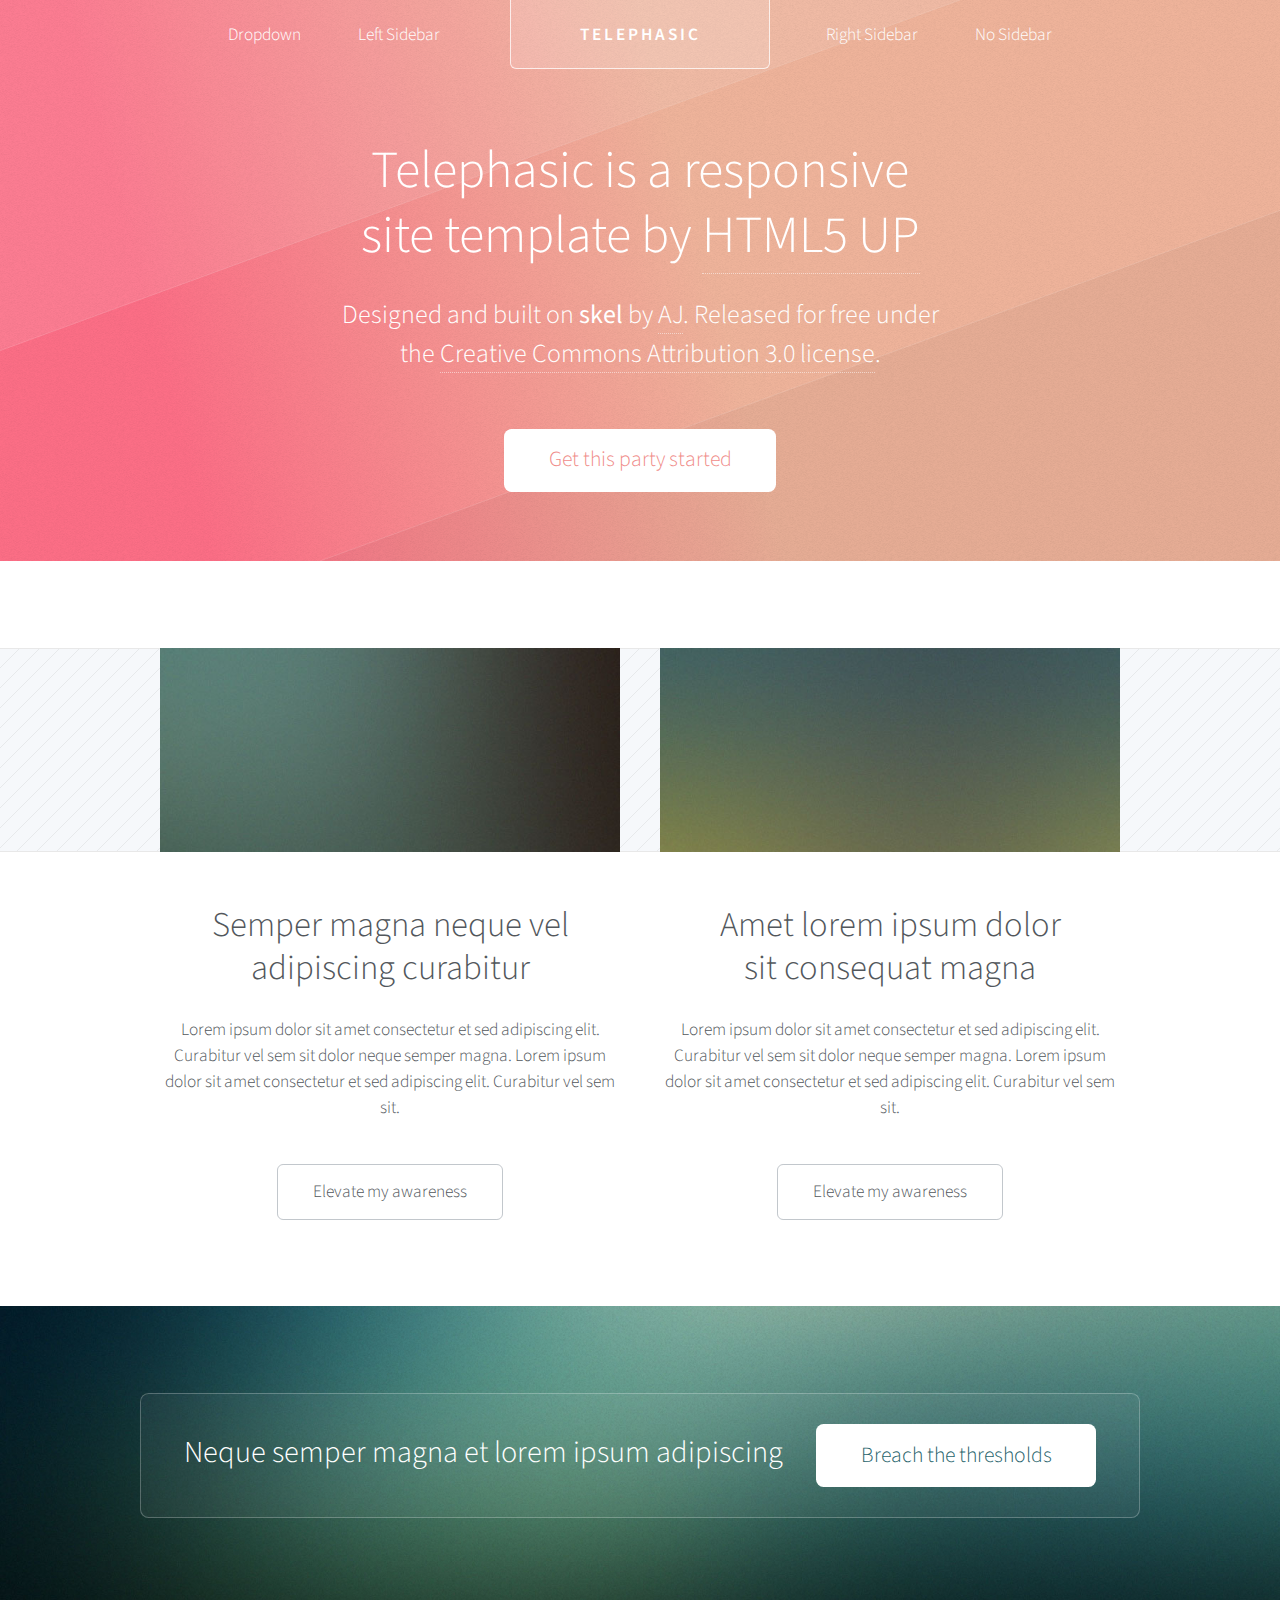
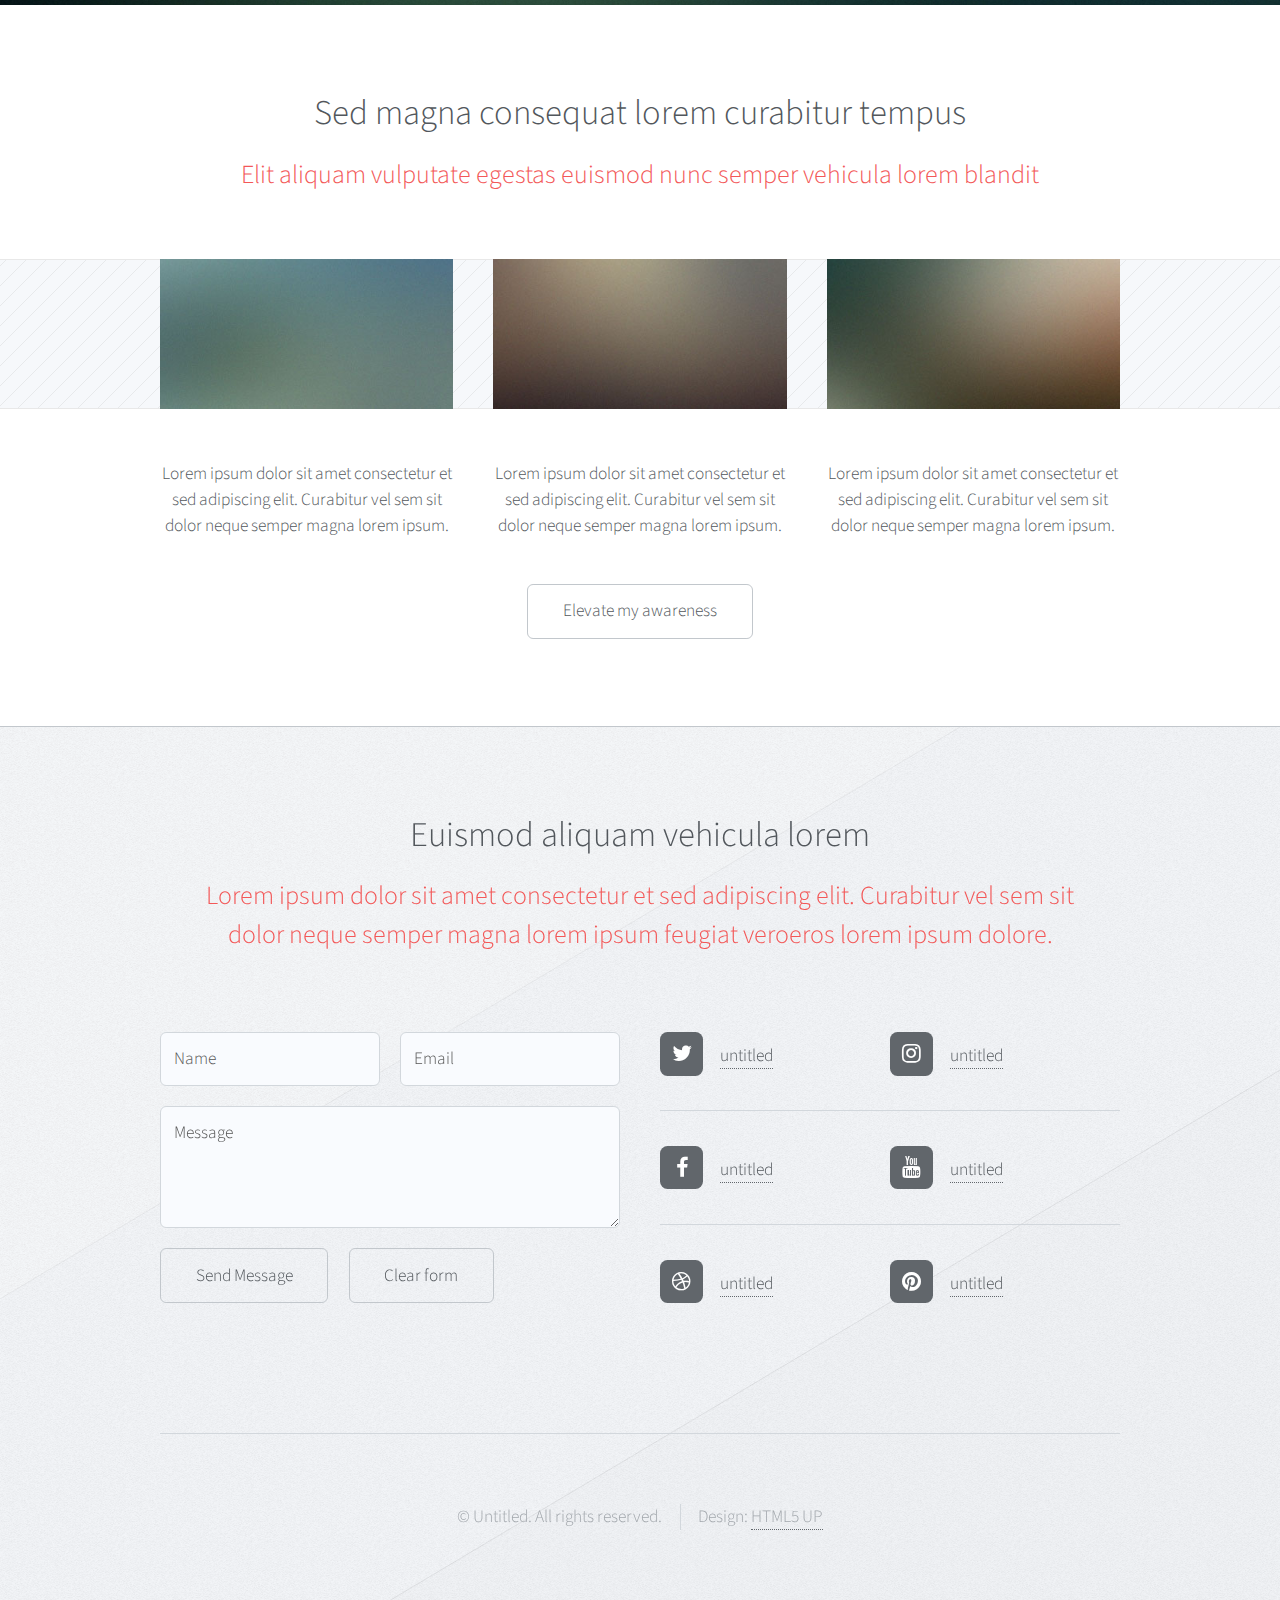
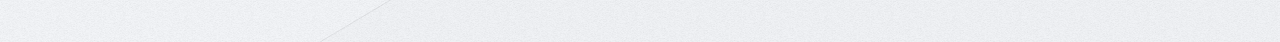
==== index.html @ fec27b57 "trial site" ====
<!DOCTYPE HTML>
<!--
	Telephasic by HTML5 UP
	html5up.net | @ajlkn
	Free for personal and commercial use under the CCA 3.0 license (html5up.net/license)
-->
<html>
	<head>
		<title>Telephasic by HTML5 UP</title>
		<meta charset="utf-8" />
		<meta name="viewport" content="width=device-width, initial-scale=1" />
		<!--[if lte IE 8]><script src="assets/js/ie/html5shiv.js"></script><![endif]-->
		<link rel="stylesheet" href="assets/css/main.css" />
		<!--[if lte IE 8]><link rel="stylesheet" href="assets/css/ie8.css" /><![endif]-->
		<!--[if lte IE 9]><link rel="stylesheet" href="assets/css/ie9.css" /><![endif]-->
	</head>
	<body class="homepage">
		<div id="page-wrapper">

			<!-- Header -->
				<div id="header-wrapper">
					<div id="header" class="container">

						<!-- Logo -->
							<h1 id="logo"><a href="index.html">Telephasic</a></h1>

						<!-- Nav -->
							<nav id="nav">
								<ul>
									<li>
										<a href="#">Dropdown</a>
										<ul>
											<li><a href="#">Lorem ipsum dolor</a></li>
											<li><a href="#">Magna phasellus</a></li>
											<li><a href="#">Etiam dolore nisl</a></li>
											<li>
												<a href="#">Phasellus consequat</a>
												<ul>
													<li><a href="#">Lorem ipsum dolor</a></li>
													<li><a href="#">Phasellus consequat</a></li>
													<li><a href="#">Magna phasellus</a></li>
													<li><a href="#">Etiam dolore nisl</a></li>
												</ul>
											</li>
											<li><a href="#">Veroeros feugiat</a></li>
										</ul>
									</li>
									<li><a href="left-sidebar.html">Left Sidebar</a></li>
									<li class="break"><a href="right-sidebar.html">Right Sidebar</a></li>
									<li><a href="no-sidebar.html">No Sidebar</a></li>
								</ul>
							</nav>

					</div>

					<!-- Hero -->
						<section id="hero" class="container">
							<header>
								<h2>Telephasic is a responsive
								<br />
								site template by <a href="http://html5up.net">HTML5 UP</a></h2>
							</header>
							<p>Designed and built on <strong>skel</strong> by <a href="http://twitter.com/ajlkn">AJ</a>. Released for free under
							<br />
							the <a href="http://html5up.net/license">Creative Commons Attribution 3.0 license</a>.</p>
							<ul class="actions">
								<li><a href="#" class="button">Get this party started</a></li>
							</ul>
						</section>

				</div>

			<!-- Features 1 -->
				<div class="wrapper">
					<div class="container">
						<div class="row">
							<section class="6u 12u(narrower) feature">
								<div class="image-wrapper first">
									<a href="#" class="image featured first"><img src="images/pic01.jpg" alt="" /></a>
								</div>
								<header>
									<h2>Semper magna neque vel<br />
									adipiscing curabitur</h2>
								</header>
								<p>Lorem ipsum dolor sit amet consectetur et sed adipiscing elit. Curabitur vel
								sem sit dolor neque semper magna. Lorem ipsum dolor sit amet consectetur et sed
								adipiscing elit. Curabitur vel sem sit.</p>
								<ul class="actions">
									<li><a href="#" class="button">Elevate my awareness</a></li>
								</ul>
							</section>
							<section class="6u 12u(narrower) feature">
								<div class="image-wrapper">
									<a href="#" class="image featured"><img src="images/pic02.jpg" alt="" /></a>
								</div>
								<header>
									<h2>Amet lorem ipsum dolor<br />
									sit consequat magna</h2>
								</header>
								<p>Lorem ipsum dolor sit amet consectetur et sed adipiscing elit. Curabitur vel
								sem sit dolor neque semper magna. Lorem ipsum dolor sit amet consectetur et sed
								adipiscing elit. Curabitur vel sem sit.</p>
								<ul class="actions">
									<li><a href="#" class="button">Elevate my awareness</a></li>
								</ul>
							</section>
						</div>
					</div>
				</div>

			<!-- Promo -->
				<div id="promo-wrapper">
					<section id="promo">
						<h2>Neque semper magna et lorem ipsum adipiscing</h2>
						<a href="#" class="button">Breach the thresholds</a>
					</section>
				</div>

			<!-- Features 2 -->
				<div class="wrapper">
					<section class="container">
						<header class="major">
							<h2>Sed magna consequat lorem curabitur tempus</h2>
							<p>Elit aliquam vulputate egestas euismod nunc semper vehicula lorem blandit</p>
						</header>
						<div class="row features">
							<section class="4u 12u(narrower) feature">
								<div class="image-wrapper first">
									<a href="#" class="image featured"><img src="images/pic03.jpg" alt="" /></a>
								</div>
								<p>Lorem ipsum dolor sit amet consectetur et sed adipiscing elit. Curabitur
								vel sem sit dolor neque semper magna lorem ipsum.</p>
							</section>
							<section class="4u 12u(narrower) feature">
								<div class="image-wrapper">
									<a href="#" class="image featured"><img src="images/pic04.jpg" alt="" /></a>
								</div>
								<p>Lorem ipsum dolor sit amet consectetur et sed adipiscing elit. Curabitur
								vel sem sit dolor neque semper magna lorem ipsum.</p>
							</section>
							<section class="4u 12u(narrower) feature">
								<div class="image-wrapper">
									<a href="#" class="image featured"><img src="images/pic05.jpg" alt="" /></a>
								</div>
								<p>Lorem ipsum dolor sit amet consectetur et sed adipiscing elit. Curabitur
								vel sem sit dolor neque semper magna lorem ipsum.</p>
							</section>
						</div>
						<ul class="actions major">
							<li><a href="#" class="button">Elevate my awareness</a></li>
						</ul>
					</section>
				</div>

			<!-- Footer -->
				<div id="footer-wrapper">
					<div id="footer" class="container">
						<header class="major">
							<h2>Euismod aliquam vehicula lorem</h2>
							<p>Lorem ipsum dolor sit amet consectetur et sed adipiscing elit. Curabitur vel sem sit<br />
							dolor neque semper magna lorem ipsum feugiat veroeros lorem ipsum dolore.</p>
						</header>
						<div class="row">
							<section class="6u 12u(narrower)">
								<form method="post" action="#">
									<div class="row 50%">
										<div class="6u 12u(mobile)">
											<input name="name" placeholder="Name" type="text" />
										</div>
										<div class="6u 12u(mobile)">
											<input name="email" placeholder="Email" type="text" />
										</div>
									</div>
									<div class="row 50%">
										<div class="12u">
											<textarea name="message" placeholder="Message"></textarea>
										</div>
									</div>
									<div class="row 50%">
										<div class="12u">
											<ul class="actions">
												<li><input type="submit" value="Send Message" /></li>
												<li><input type="reset" value="Clear form" /></li>
											</ul>
										</div>
									</div>
								</form>
							</section>
							<section class="6u 12u(narrower)">
								<div class="row 0%">
									<ul class="divided icons 6u 12u(mobile)">
										<li class="icon fa-twitter"><a href="#"><span class="extra">twitter.com/</span>untitled</a></li>
										<li class="icon fa-facebook"><a href="#"><span class="extra">facebook.com/</span>untitled</a></li>
										<li class="icon fa-dribbble"><a href="#"><span class="extra">dribbble.com/</span>untitled</a></li>
									</ul>
									<ul class="divided icons 6u 12u(mobile)">
										<li class="icon fa-instagram"><a href="#"><span class="extra">instagram.com/</span>untitled</a></li>
										<li class="icon fa-youtube"><a href="#"><span class="extra">youtube.com/</span>untitled</a></li>
										<li class="icon fa-pinterest"><a href="#"><span class="extra">pinterest.com/</span>untitled</a></li>
									</ul>
								</div>
							</section>
						</div>
					</div>
					<div id="copyright" class="container">
						<ul class="menu">
							<li>&copy; Untitled. All rights reserved.</li><li>Design: <a href="http://html5up.net">HTML5 UP</a></li>
						</ul>
					</div>
				</div>

		</div>

		<!-- Scripts -->

			<script src="assets/js/jquery.min.js"></script>
			<script src="assets/js/jquery.dropotron.min.js"></script>
			<script src="assets/js/skel.min.js"></script>
			<script src="assets/js/util.js"></script>
			<!--[if lte IE 8]><script src="assets/js/ie/respond.min.js"></script><![endif]-->
			<script src="assets/js/main.js"></script>

	</body>
</html>
---- assets/css/main.css ----
@import url("font-awesome.min.css");
@import url("https://fonts.googleapis.com/css?family=Source+Sans+Pro:300,300italic,400,400italic,600");

/*
	Telephasic by HTML5 UP
	html5up.net | @ajlkn
	Free for personal and commercial use under the CCA 3.0 license (html5up.net/license)
*/

/* Reset */

	html, body, div, span, applet, object, iframe, h1, h2, h3, h4, h5, h6, p, blockquote, pre, a, abbr, acronym, address, big, cite, code, del, dfn, em, img, ins, kbd, q, s, samp, small, strike, strong, sub, sup, tt, var, b, u, i, center, dl, dt, dd, ol, ul, li, fieldset, form, label, legend, table, caption, tbody, tfoot, thead, tr, th, td, article, aside, canvas, details, embed, figure, figcaption, footer, header, hgroup, menu, nav, output, ruby, section, summary, time, mark, audio, video {
		margin: 0;
		padding: 0;
		border: 0;
		font-size: 100%;
		font: inherit;
		vertical-align: baseline;
	}

	article, aside, details, figcaption, figure, footer, header, hgroup, menu, nav, section {
		display: block;
	}

	body {
		line-height: 1;
	}

	ol, ul {
		list-style: none;
	}

	blockquote, q {
		quotes: none;
	}

	blockquote:before, blockquote:after, q:before, q:after {
		content: '';
		content: none;
	}

	table {
		border-collapse: collapse;
		border-spacing: 0;
	}

	body {
		-webkit-text-size-adjust: none;
	}

/* Box Model */

	*, *:before, *:after {
		-moz-box-sizing: border-box;
		-webkit-box-sizing: border-box;
		box-sizing: border-box;
	}

/* Containers */

	.container {
		margin-left: auto;
		margin-right: auto;
	}

	.container.\31 25\25 {
		width: 100%;
		max-width: 1500px;
		min-width: 1200px;
	}

	.container.\37 5\25 {
		width: 900px;
	}

	.container.\35 0\25 {
		width: 600px;
	}

	.container.\32 5\25 {
		width: 300px;
	}

	.container {
		width: 1200px;
	}

	@media screen and (max-width: 1280px) {

		.container.\31 25\25 {
			width: 100%;
			max-width: 1200px;
			min-width: 960px;
		}

		.container.\37 5\25 {
			width: 720px;
		}

		.container.\35 0\25 {
			width: 480px;
		}

		.container.\32 5\25 {
			width: 240px;
		}

		.container {
			width: 960px;
		}

	}

	@media screen and (max-width: 1080px) {

		.container.\31 25\25 {
			width: 100%;
			max-width: 125%;
			min-width: 100%;
		}

		.container.\37 5\25 {
			width: 75%;
		}

		.container.\35 0\25 {
			width: 50%;
		}

		.container.\32 5\25 {
			width: 25%;
		}

		.container {
			width: 100%;
		}

	}

	@media screen and (max-width: 820px) {

		.container.\31 25\25 {
			width: 100%;
			max-width: 125%;
			min-width: 100%;
		}

		.container.\37 5\25 {
			width: 75%;
		}

		.container.\35 0\25 {
			width: 50%;
		}

		.container.\32 5\25 {
			width: 25%;
		}

		.container {
			width: 100% !important;
		}

	}

	@media screen and (max-width: 736px) {

		.container.\31 25\25 {
			width: 100%;
			max-width: 125%;
			min-width: 100%;
		}

		.container.\37 5\25 {
			width: 75%;
		}

		.container.\35 0\25 {
			width: 50%;
		}

		.container.\32 5\25 {
			width: 25%;
		}

		.container {
			width: 100% !important;
		}

	}

	@media screen and (max-width: 480px) {

		.container.\31 25\25 {
			width: 100%;
			max-width: 125%;
			min-width: 100%;
		}

		.container.\37 5\25 {
			width: 75%;
		}

		.container.\35 0\25 {
			width: 50%;
		}

		.container.\32 5\25 {
			width: 25%;
		}

		.container {
			width: 100% !important;
		}

	}

/* Grid */

	.row {
		border-bottom: solid 1px transparent;
		-moz-box-sizing: border-box;
		-webkit-box-sizing: border-box;
		box-sizing: border-box;
	}

	.row > * {
		float: left;
		-moz-box-sizing: border-box;
		-webkit-box-sizing: border-box;
		box-sizing: border-box;
	}

	.row:after, .row:before {
		content: '';
		display: block;
		clear: both;
		height: 0;
	}

	.row.uniform > * > :first-child {
		margin-top: 0;
	}

	.row.uniform > * > :last-child {
		margin-bottom: 0;
	}

	.row.\30 \25 > * {
		padding: 0px 0 0 0px;
	}

	.row.\30 \25 {
		margin: 0px 0 -1px 0px;
	}

	.row.uniform.\30 \25 > * {
		padding: 0px 0 0 0px;
	}

	.row.uniform.\30 \25 {
		margin: 0px 0 -1px 0px;
	}

	.row > * {
		padding: 50px 0 0 50px;
	}

	.row {
		margin: -50px 0 -1px -50px;
	}

	.row.uniform > * {
		padding: 50px 0 0 50px;
	}

	.row.uniform {
		margin: -50px 0 -1px -50px;
	}

	.row.\32 00\25 > * {
		padding: 100px 0 0 100px;
	}

	.row.\32 00\25 {
		margin: -100px 0 -1px -100px;
	}

	.row.uniform.\32 00\25 > * {
		padding: 100px 0 0 100px;
	}

	.row.uniform.\32 00\25 {
		margin: -100px 0 -1px -100px;
	}

	.row.\31 50\25 > * {
		padding: 75px 0 0 75px;
	}

	.row.\31 50\25 {
		margin: -75px 0 -1px -75px;
	}

	.row.uniform.\31 50\25 > * {
		padding: 75px 0 0 75px;
	}

	.row.uniform.\31 50\25 {
		margin: -75px 0 -1px -75px;
	}

	.row.\35 0\25 > * {
		padding: 25px 0 0 25px;
	}

	.row.\35 0\25 {
		margin: -25px 0 -1px -25px;
	}

	.row.uniform.\35 0\25 > * {
		padding: 25px 0 0 25px;
	}

	.row.uniform.\35 0\25 {
		margin: -25px 0 -1px -25px;
	}

	.row.\32 5\25 > * {
		padding: 12.5px 0 0 12.5px;
	}

	.row.\32 5\25 {
		margin: -12.5px 0 -1px -12.5px;
	}

	.row.uniform.\32 5\25 > * {
		padding: 12.5px 0 0 12.5px;
	}

	.row.uniform.\32 5\25 {
		margin: -12.5px 0 -1px -12.5px;
	}

	.\31 2u, .\31 2u\24 {
		width: 100%;
		clear: none;
		margin-left: 0;
	}

	.\31 1u, .\31 1u\24 {
		width: 91.6666666667%;
		clear: none;
		margin-left: 0;
	}

	.\31 0u, .\31 0u\24 {
		width: 83.3333333333%;
		clear: none;
		margin-left: 0;
	}

	.\39 u, .\39 u\24 {
		width: 75%;
		clear: none;
		margin-left: 0;
	}

	.\38 u, .\38 u\24 {
		width: 66.6666666667%;
		clear: none;
		margin-left: 0;
	}

	.\37 u, .\37 u\24 {
		width: 58.3333333333%;
		clear: none;
		margin-left: 0;
	}

	.\36 u, .\36 u\24 {
		width: 50%;
		clear: none;
		margin-left: 0;
	}

	.\35 u, .\35 u\24 {
		width: 41.6666666667%;
		clear: none;
		margin-left: 0;
	}

	.\34 u, .\34 u\24 {
		width: 33.3333333333%;
		clear: none;
		margin-left: 0;
	}

	.\33 u, .\33 u\24 {
		width: 25%;
		clear: none;
		margin-left: 0;
	}

	.\32 u, .\32 u\24 {
		width: 16.6666666667%;
		clear: none;
		margin-left: 0;
	}

	.\31 u, .\31 u\24 {
		width: 8.3333333333%;
		clear: none;
		margin-left: 0;
	}

	.\31 2u\24 + *,
	.\31 1u\24 + *,
	.\31 0u\24 + *,
	.\39 u\24 + *,
	.\38 u\24 + *,
	.\37 u\24 + *,
	.\36 u\24 + *,
	.\35 u\24 + *,
	.\34 u\24 + *,
	.\33 u\24 + *,
	.\32 u\24 + *,
	.\31 u\24 + * {
		clear: left;
	}

	.\-11u {
		margin-left: 91.66667%;
	}

	.\-10u {
		margin-left: 83.33333%;
	}

	.\-9u {
		margin-left: 75%;
	}

	.\-8u {
		margin-left: 66.66667%;
	}

	.\-7u {
		margin-left: 58.33333%;
	}

	.\-6u {
		margin-left: 50%;
	}

	.\-5u {
		margin-left: 41.66667%;
	}

	.\-4u {
		margin-left: 33.33333%;
	}

	.\-3u {
		margin-left: 25%;
	}

	.\-2u {
		margin-left: 16.66667%;
	}

	.\-1u {
		margin-left: 8.33333%;
	}

	@media screen and (max-width: 1280px) {

		.row > * {
			padding: 40px 0 0 40px;
		}

		.row {
			margin: -40px 0 -1px -40px;
		}

		.row.uniform > * {
			padding: 40px 0 0 40px;
		}

		.row.uniform {
			margin: -40px 0 -1px -40px;
		}

		.row.\32 00\25 > * {
			padding: 80px 0 0 80px;
		}

		.row.\32 00\25 {
			margin: -80px 0 -1px -80px;
		}

		.row.uniform.\32 00\25 > * {
			padding: 80px 0 0 80px;
		}

		.row.uniform.\32 00\25 {
			margin: -80px 0 -1px -80px;
		}

		.row.\31 50\25 > * {
			padding: 60px 0 0 60px;
		}

		.row.\31 50\25 {
			margin: -60px 0 -1px -60px;
		}

		.row.uniform.\31 50\25 > * {
			padding: 60px 0 0 60px;
		}

		.row.uniform.\31 50\25 {
			margin: -60px 0 -1px -60px;
		}

		.row.\35 0\25 > * {
			padding: 20px 0 0 20px;
		}

		.row.\35 0\25 {
			margin: -20px 0 -1px -20px;
		}

		.row.uniform.\35 0\25 > * {
			padding: 20px 0 0 20px;
		}

		.row.uniform.\35 0\25 {
			margin: -20px 0 -1px -20px;
		}

		.row.\32 5\25 > * {
			padding: 10px 0 0 10px;
		}

		.row.\32 5\25 {
			margin: -10px 0 -1px -10px;
		}

		.row.uniform.\32 5\25 > * {
			padding: 10px 0 0 10px;
		}

		.row.uniform.\32 5\25 {
			margin: -10px 0 -1px -10px;
		}

		.\31 2u\28normal\29, .\31 2u\24\28normal\29 {
			width: 100%;
			clear: none;
			margin-left: 0;
		}

		.\31 1u\28normal\29, .\31 1u\24\28normal\29 {
			width: 91.6666666667%;
			clear: none;
			margin-left: 0;
		}

		.\31 0u\28normal\29, .\31 0u\24\28normal\29 {
			width: 83.3333333333%;
			clear: none;
			margin-left: 0;
		}

		.\39 u\28normal\29, .\39 u\24\28normal\29 {
			width: 75%;
			clear: none;
			margin-left: 0;
		}

		.\38 u\28normal\29, .\38 u\24\28normal\29 {
			width: 66.6666666667%;
			clear: none;
			margin-left: 0;
		}

		.\37 u\28normal\29, .\37 u\24\28normal\29 {
			width: 58.3333333333%;
			clear: none;
			margin-left: 0;
		}

		.\36 u\28normal\29, .\36 u\24\28normal\29 {
			width: 50%;
			clear: none;
			margin-left: 0;
		}

		.\35 u\28normal\29, .\35 u\24\28normal\29 {
			width: 41.6666666667%;
			clear: none;
			margin-left: 0;
		}

		.\34 u\28normal\29, .\34 u\24\28normal\29 {
			width: 33.3333333333%;
			clear: none;
			margin-left: 0;
		}

		.\33 u\28normal\29, .\33 u\24\28normal\29 {
			width: 25%;
			clear: none;
			margin-left: 0;
		}

		.\32 u\28normal\29, .\32 u\24\28normal\29 {
			width: 16.6666666667%;
			clear: none;
			margin-left: 0;
		}

		.\31 u\28normal\29, .\31 u\24\28normal\29 {
			width: 8.3333333333%;
			clear: none;
			margin-left: 0;
		}

		.\31 2u\24\28normal\29 + *,
		.\31 1u\24\28normal\29 + *,
		.\31 0u\24\28normal\29 + *,
		.\39 u\24\28normal\29 + *,
		.\38 u\24\28normal\29 + *,
		.\37 u\24\28normal\29 + *,
		.\36 u\24\28normal\29 + *,
		.\35 u\24\28normal\29 + *,
		.\34 u\24\28normal\29 + *,
		.\33 u\24\28normal\29 + *,
		.\32 u\24\28normal\29 + *,
		.\31 u\24\28normal\29 + * {
			clear: left;
		}

		.\-11u\28normal\29 {
			margin-left: 91.66667%;
		}

		.\-10u\28normal\29 {
			margin-left: 83.33333%;
		}

		.\-9u\28normal\29 {
			margin-left: 75%;
		}

		.\-8u\28normal\29 {
			margin-left: 66.66667%;
		}

		.\-7u\28normal\29 {
			margin-left: 58.33333%;
		}

		.\-6u\28normal\29 {
			margin-left: 50%;
		}

		.\-5u\28normal\29 {
			margin-left: 41.66667%;
		}

		.\-4u\28normal\29 {
			margin-left: 33.33333%;
		}

		.\-3u\28normal\29 {
			margin-left: 25%;
		}

		.\-2u\28normal\29 {
			margin-left: 16.66667%;
		}

		.\-1u\28normal\29 {
			margin-left: 8.33333%;
		}

	}

	@media screen and (max-width: 1080px) {

		.row > * {
			padding: 40px 0 0 40px;
		}

		.row {
			margin: -40px 0 -1px -40px;
		}

		.row.uniform > * {
			padding: 40px 0 0 40px;
		}

		.row.uniform {
			margin: -40px 0 -1px -40px;
		}

		.row.\32 00\25 > * {
			padding: 80px 0 0 80px;
		}

		.row.\32 00\25 {
			margin: -80px 0 -1px -80px;
		}

		.row.uniform.\32 00\25 > * {
			padding: 80px 0 0 80px;
		}

		.row.uniform.\32 00\25 {
			margin: -80px 0 -1px -80px;
		}

		.row.\31 50\25 > * {
			padding: 60px 0 0 60px;
		}

		.row.\31 50\25 {
			margin: -60px 0 -1px -60px;
		}

		.row.uniform.\31 50\25 > * {
			padding: 60px 0 0 60px;
		}

		.row.uniform.\31 50\25 {
			margin: -60px 0 -1px -60px;
		}

		.row.\35 0\25 > * {
			padding: 20px 0 0 20px;
		}

		.row.\35 0\25 {
			margin: -20px 0 -1px -20px;
		}

		.row.uniform.\35 0\25 > * {
			padding: 20px 0 0 20px;
		}

		.row.uniform.\35 0\25 {
			margin: -20px 0 -1px -20px;
		}

		.row.\32 5\25 > * {
			padding: 10px 0 0 10px;
		}

		.row.\32 5\25 {
			margin: -10px 0 -1px -10px;
		}

		.row.uniform.\32 5\25 > * {
			padding: 10px 0 0 10px;
		}

		.row.uniform.\32 5\25 {
			margin: -10px 0 -1px -10px;
		}

		.\31 2u\28narrow\29, .\31 2u\24\28narrow\29 {
			width: 100%;
			clear: none;
			margin-left: 0;
		}

		.\31 1u\28narrow\29, .\31 1u\24\28narrow\29 {
			width: 91.6666666667%;
			clear: none;
			margin-left: 0;
		}

		.\31 0u\28narrow\29, .\31 0u\24\28narrow\29 {
			width: 83.3333333333%;
			clear: none;
			margin-left: 0;
		}

		.\39 u\28narrow\29, .\39 u\24\28narrow\29 {
			width: 75%;
			clear: none;
			margin-left: 0;
		}

		.\38 u\28narrow\29, .\38 u\24\28narrow\29 {
			width: 66.6666666667%;
			clear: none;
			margin-left: 0;
		}

		.\37 u\28narrow\29, .\37 u\24\28narrow\29 {
			width: 58.3333333333%;
			clear: none;
			margin-left: 0;
		}

		.\36 u\28narrow\29, .\36 u\24\28narrow\29 {
			width: 50%;
			clear: none;
			margin-left: 0;
		}

		.\35 u\28narrow\29, .\35 u\24\28narrow\29 {
			width: 41.6666666667%;
			clear: none;
			margin-left: 0;
		}

		.\34 u\28narrow\29, .\34 u\24\28narrow\29 {
			width: 33.3333333333%;
			clear: none;
			margin-left: 0;
		}

		.\33 u\28narrow\29, .\33 u\24\28narrow\29 {
			width: 25%;
			clear: none;
			margin-left: 0;
		}

		.\32 u\28narrow\29, .\32 u\24\28narrow\29 {
			width: 16.6666666667%;
			clear: none;
			margin-left: 0;
		}

		.\31 u\28narrow\29, .\31 u\24\28narrow\29 {
			width: 8.3333333333%;
			clear: none;
			margin-left: 0;
		}

		.\31 2u\24\28narrow\29 + *,
		.\31 1u\24\28narrow\29 + *,
		.\31 0u\24\28narrow\29 + *,
		.\39 u\24\28narrow\29 + *,
		.\38 u\24\28narrow\29 + *,
		.\37 u\24\28narrow\29 + *,
		.\36 u\24\28narrow\29 + *,
		.\35 u\24\28narrow\29 + *,
		.\34 u\24\28narrow\29 + *,
		.\33 u\24\28narrow\29 + *,
		.\32 u\24\28narrow\29 + *,
		.\31 u\24\28narrow\29 + * {
			clear: left;
		}

		.\-11u\28narrow\29 {
			margin-left: 91.66667%;
		}

		.\-10u\28narrow\29 {
			margin-left: 83.33333%;
		}

		.\-9u\28narrow\29 {
			margin-left: 75%;
		}

		.\-8u\28narrow\29 {
			margin-left: 66.66667%;
		}

		.\-7u\28narrow\29 {
			margin-left: 58.33333%;
		}

		.\-6u\28narrow\29 {
			margin-left: 50%;
		}

		.\-5u\28narrow\29 {
			margin-left: 41.66667%;
		}

		.\-4u\28narrow\29 {
			margin-left: 33.33333%;
		}

		.\-3u\28narrow\29 {
			margin-left: 25%;
		}

		.\-2u\28narrow\29 {
			margin-left: 16.66667%;
		}

		.\-1u\28narrow\29 {
			margin-left: 8.33333%;
		}

	}

	@media screen and (max-width: 820px) {

		.row > * {
			padding: 30px 0 0 30px;
		}

		.row {
			margin: -30px 0 -1px -30px;
		}

		.row.uniform > * {
			padding: 30px 0 0 30px;
		}

		.row.uniform {
			margin: -30px 0 -1px -30px;
		}

		.row.\32 00\25 > * {
			padding: 60px 0 0 60px;
		}

		.row.\32 00\25 {
			margin: -60px 0 -1px -60px;
		}

		.row.uniform.\32 00\25 > * {
			padding: 60px 0 0 60px;
		}

		.row.uniform.\32 00\25 {
			margin: -60px 0 -1px -60px;
		}

		.row.\31 50\25 > * {
			padding: 45px 0 0 45px;
		}

		.row.\31 50\25 {
			margin: -45px 0 -1px -45px;
		}

		.row.uniform.\31 50\25 > * {
			padding: 45px 0 0 45px;
		}

		.row.uniform.\31 50\25 {
			margin: -45px 0 -1px -45px;
		}

		.row.\35 0\25 > * {
			padding: 15px 0 0 15px;
		}

		.row.\35 0\25 {
			margin: -15px 0 -1px -15px;
		}

		.row.uniform.\35 0\25 > * {
			padding: 15px 0 0 15px;
		}

		.row.uniform.\35 0\25 {
			margin: -15px 0 -1px -15px;
		}

		.row.\32 5\25 > * {
			padding: 7.5px 0 0 7.5px;
		}

		.row.\32 5\25 {
			margin: -7.5px 0 -1px -7.5px;
		}

		.row.uniform.\32 5\25 > * {
			padding: 7.5px 0 0 7.5px;
		}

		.row.uniform.\32 5\25 {
			margin: -7.5px 0 -1px -7.5px;
		}

		.\31 2u\28narrower\29, .\31 2u\24\28narrower\29 {
			width: 100%;
			clear: none;
			margin-left: 0;
		}

		.\31 1u\28narrower\29, .\31 1u\24\28narrower\29 {
			width: 91.6666666667%;
			clear: none;
			margin-left: 0;
		}

		.\31 0u\28narrower\29, .\31 0u\24\28narrower\29 {
			width: 83.3333333333%;
			clear: none;
			margin-left: 0;
		}

		.\39 u\28narrower\29, .\39 u\24\28narrower\29 {
			width: 75%;
			clear: none;
			margin-left: 0;
		}

		.\38 u\28narrower\29, .\38 u\24\28narrower\29 {
			width: 66.6666666667%;
			clear: none;
			margin-left: 0;
		}

		.\37 u\28narrower\29, .\37 u\24\28narrower\29 {
			width: 58.3333333333%;
			clear: none;
			margin-left: 0;
		}

		.\36 u\28narrower\29, .\36 u\24\28narrower\29 {
			width: 50%;
			clear: none;
			margin-left: 0;
		}

		.\35 u\28narrower\29, .\35 u\24\28narrower\29 {
			width: 41.6666666667%;
			clear: none;
			margin-left: 0;
		}

		.\34 u\28narrower\29, .\34 u\24\28narrower\29 {
			width: 33.3333333333%;
			clear: none;
			margin-left: 0;
		}

		.\33 u\28narrower\29, .\33 u\24\28narrower\29 {
			width: 25%;
			clear: none;
			margin-left: 0;
		}

		.\32 u\28narrower\29, .\32 u\24\28narrower\29 {
			width: 16.6666666667%;
			clear: none;
			margin-left: 0;
		}

		.\31 u\28narrower\29, .\31 u\24\28narrower\29 {
			width: 8.3333333333%;
			clear: none;
			margin-left: 0;
		}

		.\31 2u\24\28narrower\29 + *,
		.\31 1u\24\28narrower\29 + *,
		.\31 0u\24\28narrower\29 + *,
		.\39 u\24\28narrower\29 + *,
		.\38 u\24\28narrower\29 + *,
		.\37 u\24\28narrower\29 + *,
		.\36 u\24\28narrower\29 + *,
		.\35 u\24\28narrower\29 + *,
		.\34 u\24\28narrower\29 + *,
		.\33 u\24\28narrower\29 + *,
		.\32 u\24\28narrower\29 + *,
		.\31 u\24\28narrower\29 + * {
			clear: left;
		}

		.\-11u\28narrower\29 {
			margin-left: 91.66667%;
		}

		.\-10u\28narrower\29 {
			margin-left: 83.33333%;
		}

		.\-9u\28narrower\29 {
			margin-left: 75%;
		}

		.\-8u\28narrower\29 {
			margin-left: 66.66667%;
		}

		.\-7u\28narrower\29 {
			margin-left: 58.33333%;
		}

		.\-6u\28narrower\29 {
			margin-left: 50%;
		}

		.\-5u\28narrower\29 {
			margin-left: 41.66667%;
		}

		.\-4u\28narrower\29 {
			margin-left: 33.33333%;
		}

		.\-3u\28narrower\29 {
			margin-left: 25%;
		}

		.\-2u\28narrower\29 {
			margin-left: 16.66667%;
		}

		.\-1u\28narrower\29 {
			margin-left: 8.33333%;
		}

	}

	@media screen and (max-width: 736px) {

		.row > * {
			padding: 30px 0 0 30px;
		}

		.row {
			margin: -30px 0 -1px -30px;
		}

		.row.uniform > * {
			padding: 30px 0 0 30px;
		}

		.row.uniform {
			margin: -30px 0 -1px -30px;
		}

		.row.\32 00\25 > * {
			padding: 60px 0 0 60px;
		}

		.row.\32 00\25 {
			margin: -60px 0 -1px -60px;
		}

		.row.uniform.\32 00\25 > * {
			padding: 60px 0 0 60px;
		}

		.row.uniform.\32 00\25 {
			margin: -60px 0 -1px -60px;
		}

		.row.\31 50\25 > * {
			padding: 45px 0 0 45px;
		}

		.row.\31 50\25 {
			margin: -45px 0 -1px -45px;
		}

		.row.uniform.\31 50\25 > * {
			padding: 45px 0 0 45px;
		}

		.row.uniform.\31 50\25 {
			margin: -45px 0 -1px -45px;
		}

		.row.\35 0\25 > * {
			padding: 15px 0 0 15px;
		}

		.row.\35 0\25 {
			margin: -15px 0 -1px -15px;
		}

		.row.uniform.\35 0\25 > * {
			padding: 15px 0 0 15px;
		}

		.row.uniform.\35 0\25 {
			margin: -15px 0 -1px -15px;
		}

		.row.\32 5\25 > * {
			padding: 7.5px 0 0 7.5px;
		}

		.row.\32 5\25 {
			margin: -7.5px 0 -1px -7.5px;
		}

		.row.uniform.\32 5\25 > * {
			padding: 7.5px 0 0 7.5px;
		}

		.row.uniform.\32 5\25 {
			margin: -7.5px 0 -1px -7.5px;
		}

		.\31 2u\28mobile\29, .\31 2u\24\28mobile\29 {
			width: 100%;
			clear: none;
			margin-left: 0;
		}

		.\31 1u\28mobile\29, .\31 1u\24\28mobile\29 {
			width: 91.6666666667%;
			clear: none;
			margin-left: 0;
		}

		.\31 0u\28mobile\29, .\31 0u\24\28mobile\29 {
			width: 83.3333333333%;
			clear: none;
			margin-left: 0;
		}

		.\39 u\28mobile\29, .\39 u\24\28mobile\29 {
			width: 75%;
			clear: none;
			margin-left: 0;
		}

		.\38 u\28mobile\29, .\38 u\24\28mobile\29 {
			width: 66.6666666667%;
			clear: none;
			margin-left: 0;
		}

		.\37 u\28mobile\29, .\37 u\24\28mobile\29 {
			width: 58.3333333333%;
			clear: none;
			margin-left: 0;
		}

		.\36 u\28mobile\29, .\36 u\24\28mobile\29 {
			width: 50%;
			clear: none;
			margin-left: 0;
		}

		.\35 u\28mobile\29, .\35 u\24\28mobile\29 {
			width: 41.6666666667%;
			clear: none;
			margin-left: 0;
		}

		.\34 u\28mobile\29, .\34 u\24\28mobile\29 {
			width: 33.3333333333%;
			clear: none;
			margin-left: 0;
		}

		.\33 u\28mobile\29, .\33 u\24\28mobile\29 {
			width: 25%;
			clear: none;
			margin-left: 0;
		}

		.\32 u\28mobile\29, .\32 u\24\28mobile\29 {
			width: 16.6666666667%;
			clear: none;
			margin-left: 0;
		}

		.\31 u\28mobile\29, .\31 u\24\28mobile\29 {
			width: 8.3333333333%;
			clear: none;
			margin-left: 0;
		}

		.\31 2u\24\28mobile\29 + *,
		.\31 1u\24\28mobile\29 + *,
		.\31 0u\24\28mobile\29 + *,
		.\39 u\24\28mobile\29 + *,
		.\38 u\24\28mobile\29 + *,
		.\37 u\24\28mobile\29 + *,
		.\36 u\24\28mobile\29 + *,
		.\35 u\24\28mobile\29 + *,
		.\34 u\24\28mobile\29 + *,
		.\33 u\24\28mobile\29 + *,
		.\32 u\24\28mobile\29 + *,
		.\31 u\24\28mobile\29 + * {
			clear: left;
		}

		.\-11u\28mobile\29 {
			margin-left: 91.66667%;
		}

		.\-10u\28mobile\29 {
			margin-left: 83.33333%;
		}

		.\-9u\28mobile\29 {
			margin-left: 75%;
		}

		.\-8u\28mobile\29 {
			margin-left: 66.66667%;
		}

		.\-7u\28mobile\29 {
			margin-left: 58.33333%;
		}

		.\-6u\28mobile\29 {
			margin-left: 50%;
		}

		.\-5u\28mobile\29 {
			margin-left: 41.66667%;
		}

		.\-4u\28mobile\29 {
			margin-left: 33.33333%;
		}

		.\-3u\28mobile\29 {
			margin-left: 25%;
		}

		.\-2u\28mobile\29 {
			margin-left: 16.66667%;
		}

		.\-1u\28mobile\29 {
			margin-left: 8.33333%;
		}

	}

	@media screen and (max-width: 480px) {

		.row > * {
			padding: 20px 0 0 20px;
		}

		.row {
			margin: -20px 0 -1px -20px;
		}

		.row.uniform > * {
			padding: 20px 0 0 20px;
		}

		.row.uniform {
			margin: -20px 0 -1px -20px;
		}

		.row.\32 00\25 > * {
			padding: 40px 0 0 40px;
		}

		.row.\32 00\25 {
			margin: -40px 0 -1px -40px;
		}

		.row.uniform.\32 00\25 > * {
			padding: 40px 0 0 40px;
		}

		.row.uniform.\32 00\25 {
			margin: -40px 0 -1px -40px;
		}

		.row.\31 50\25 > * {
			padding: 30px 0 0 30px;
		}

		.row.\31 50\25 {
			margin: -30px 0 -1px -30px;
		}

		.row.uniform.\31 50\25 > * {
			padding: 30px 0 0 30px;
		}

		.row.uniform.\31 50\25 {
			margin: -30px 0 -1px -30px;
		}

		.row.\35 0\25 > * {
			padding: 10px 0 0 10px;
		}

		.row.\35 0\25 {
			margin: -10px 0 -1px -10px;
		}

		.row.uniform.\35 0\25 > * {
			padding: 10px 0 0 10px;
		}

		.row.uniform.\35 0\25 {
			margin: -10px 0 -1px -10px;
		}

		.row.\32 5\25 > * {
			padding: 5px 0 0 5px;
		}

		.row.\32 5\25 {
			margin: -5px 0 -1px -5px;
		}

		.row.uniform.\32 5\25 > * {
			padding: 5px 0 0 5px;
		}

		.row.uniform.\32 5\25 {
			margin: -5px 0 -1px -5px;
		}

		.\31 2u\28mobilep\29, .\31 2u\24\28mobilep\29 {
			width: 100%;
			clear: none;
			margin-left: 0;
		}

		.\31 1u\28mobilep\29, .\31 1u\24\28mobilep\29 {
			width: 91.6666666667%;
			clear: none;
			margin-left: 0;
		}

		.\31 0u\28mobilep\29, .\31 0u\24\28mobilep\29 {
			width: 83.3333333333%;
			clear: none;
			margin-left: 0;
		}

		.\39 u\28mobilep\29, .\39 u\24\28mobilep\29 {
			width: 75%;
			clear: none;
			margin-left: 0;
		}

		.\38 u\28mobilep\29, .\38 u\24\28mobilep\29 {
			width: 66.6666666667%;
			clear: none;
			margin-left: 0;
		}

		.\37 u\28mobilep\29, .\37 u\24\28mobilep\29 {
			width: 58.3333333333%;
			clear: none;
			margin-left: 0;
		}

		.\36 u\28mobilep\29, .\36 u\24\28mobilep\29 {
			width: 50%;
			clear: none;
			margin-left: 0;
		}

		.\35 u\28mobilep\29, .\35 u\24\28mobilep\29 {
			width: 41.6666666667%;
			clear: none;
			margin-left: 0;
		}

		.\34 u\28mobilep\29, .\34 u\24\28mobilep\29 {
			width: 33.3333333333%;
			clear: none;
			margin-left: 0;
		}

		.\33 u\28mobilep\29, .\33 u\24\28mobilep\29 {
			width: 25%;
			clear: none;
			margin-left: 0;
		}

		.\32 u\28mobilep\29, .\32 u\24\28mobilep\29 {
			width: 16.6666666667%;
			clear: none;
			margin-left: 0;
		}

		.\31 u\28mobilep\29, .\31 u\24\28mobilep\29 {
			width: 8.3333333333%;
			clear: none;
			margin-left: 0;
		}

		.\31 2u\24\28mobilep\29 + *,
		.\31 1u\24\28mobilep\29 + *,
		.\31 0u\24\28mobilep\29 + *,
		.\39 u\24\28mobilep\29 + *,
		.\38 u\24\28mobilep\29 + *,
		.\37 u\24\28mobilep\29 + *,
		.\36 u\24\28mobilep\29 + *,
		.\35 u\24\28mobilep\29 + *,
		.\34 u\24\28mobilep\29 + *,
		.\33 u\24\28mobilep\29 + *,
		.\32 u\24\28mobilep\29 + *,
		.\31 u\24\28mobilep\29 + * {
			clear: left;
		}

		.\-11u\28mobilep\29 {
			margin-left: 91.66667%;
		}

		.\-10u\28mobilep\29 {
			margin-left: 83.33333%;
		}

		.\-9u\28mobilep\29 {
			margin-left: 75%;
		}

		.\-8u\28mobilep\29 {
			margin-left: 66.66667%;
		}

		.\-7u\28mobilep\29 {
			margin-left: 58.33333%;
		}

		.\-6u\28mobilep\29 {
			margin-left: 50%;
		}

		.\-5u\28mobilep\29 {
			margin-left: 41.66667%;
		}

		.\-4u\28mobilep\29 {
			margin-left: 33.33333%;
		}

		.\-3u\28mobilep\29 {
			margin-left: 25%;
		}

		.\-2u\28mobilep\29 {
			margin-left: 16.66667%;
		}

		.\-1u\28mobilep\29 {
			margin-left: 8.33333%;
		}

	}

/* Basic */

	@-ms-viewport {
		width: device-width;
	}

	body {
		background: #f5f7fa;
		font-family: 'Source Sans Pro', sans-serif;
		font-weight: 300;
		color: #52575c;
		line-height: 1.75em;
		font-size: 14pt;
	}

		body.is-loading * {
			-moz-transition: none !important;
			-webkit-transition: none !important;
			-ms-transition: none !important;
			transition: none !important;
			-moz-animation: none !important;
			-webkit-animation: none !important;
			-ms-animation: none !important;
			animation: none !important;
		}

	input, textarea, select {
		font-family: 'Source Sans Pro', sans-serif;
		font-weight: 300;
		color: #52575c;
		line-height: 1.75em;
		font-size: 15pt;
	}

	h1, h2, h3, h4, h5, h6 {
		font-weight: 300;
		color: #52575c;
	}

	h1 a, h2 a, h3 a, h4 a, h5 a, h6 a {
		color: inherit;
		text-decoration: none;
	}

	h2 {
		font-size: 2em;
		line-height: 1.25em;
	}

	h3 {
		font-size: 1.5em;
		line-height: 1.5em;
	}

	a {
		-moz-transition: color 0.25s ease-in-out, border-color 0.25s ease-in-out, background-color 0.25s ease-in-out;
		-webkit-transition: color 0.25s ease-in-out, border-color 0.25s ease-in-out, background-color 0.25s ease-in-out;
		-ms-transition: color 0.25s ease-in-out, border-color 0.25s ease-in-out, background-color 0.25s ease-in-out;
		transition: color 0.25s ease-in-out, border-color 0.25s ease-in-out, background-color 0.25s ease-in-out;
		color: inherit;
		text-decoration: none;
		border-bottom: dotted 1px #62676c;
	}

		a:hover {
			color: #f35858;
			border-bottom-color: rgba(255, 255, 255, 0);
		}

	strong, b {
		font-weight: 400;
		color: #42474c;
	}

	em, i {
		font-style: italic;
	}

	sub {
		position: relative;
		top: 0.5em;
		font-size: 0.8em;
	}

	sup {
		position: relative;
		top: -0.5em;
		font-size: 0.8em;
	}

	hr {
		border: 0;
		border-top: solid 1px #c2c7cc;
	}

	blockquote {
		border-left: solid 0.5em #c2c7cc;
		padding: 1em 0 1em 2em;
		font-style: italic;
	}

	p, ul, ol, dl, table {
		margin-bottom: 1.5em;
	}

	br.clear {
		clear: both;
	}

	.features {
		margin-bottom: 1.5em;
	}

	.feature {
		text-align: center;
	}

/* Sections/Article */

	section, article {
		margin-bottom: 3em;
	}

	section > :last-child,
	article > :last-child,
	section:last-child,
	article:last-child {
		margin-bottom: 0;
	}

	.row > section, .row > article {
		margin-bottom: 0;
	}

	header {
		margin-bottom: 1.5em;
	}

		header > p {
			display: block;
			color: #f35858;
			padding: 0.75em 0 1em 0;
			font-size: 1.5em;
			line-height: 1.5em;
		}

		header.major {
			text-align: center;
		}

/* Image */

	.image {
		-moz-transition: opacity 0.25s ease-in-out;
		-webkit-transition: opacity 0.25s ease-in-out;
		-ms-transition: opacity 0.25s ease-in-out;
		transition: opacity 0.25s ease-in-out;
		display: inline-block;
		outline: 0;
		border: 0;
	}

		.image img {
			display: block;
			width: 100%;
		}

		.image.fit {
			display: block;
			width: 100%;
		}

		.image.featured {
			display: block;
			width: 100%;
			margin: 0 0 3em 0;
		}

		.image.left {
			float: left;
			margin: 0 2em 2em 0;
		}

		.image.centered {
			display: block;
			margin: 0 0 3em 0;
		}

			.image.centered img {
				margin: 0 auto;
				width: auto;
			}

	a.image:hover {
		opacity: 0.85;
	}

/* List */

	ul.default {
		list-style: disc;
		padding-left: 1em;
	}

		ul.default li {
			padding-left: 0.5em;
		}

	ul.actions {
		padding-top: 1em;
	}

		ul.actions.major {
			text-align: center;
		}

		ul.actions li {
			display: inline-block;
			margin-left: 1em;
		}

			ul.actions li:first-child {
				margin-left: 0;
			}

	ul.divided li {
		border-top: solid 1px #d2d7dc;
		padding-top: 2em;
		margin-top: 2em;
	}

		ul.divided li:first-child {
			padding-top: 0;
			margin-top: 0;
			border-top: 0;
		}

	ul.icons li:before {
		display: inline-block;
		color: #fff;
		background: #61666b;
		width: 2em;
		height: 2em;
		border-radius: 0.35em;
		text-align: center;
		line-height: 2em;
		margin-right: 0.75em;
	}

	ul.menu li {
		display: inline-block;
		border-left: solid 1px #d2d7dc;
		padding-left: 1em;
		margin-left: 1em;
	}

		ul.menu li:first-child {
			border-left: 0;
			padding-left: 0;
			margin-left: 0;
		}

	ol.default {
		list-style: decimal;
		padding-left: 1.25em;
	}

		ol.default li {
			padding-left: 0.25em;
		}

/* Form */

	form .actions {
		padding-top: 0;
	}

	form label {
		display: block;
		font-weight: 300;
		color: #52575c;
		margin: 0 0 0.5em 0;
	}

	form input[type="text"],
	form input[type="email"],
	form input[type="password"],
	form select,
	form textarea {
		-moz-transition: background-color 0.25s ease-in-out;
		-webkit-transition: background-color 0.25s ease-in-out;
		-ms-transition: background-color 0.25s ease-in-out;
		transition: background-color 0.25s ease-in-out;
		-webkit-appearance: none;
		display: block;
		background: #f9fbfe;
		border: solid 1px #d2d7dc;
		border-radius: 0.35em;
		width: 100%;
		line-height: 1.5em;
		padding: 0.75em;
	}

		form input[type="text"]:focus,
		form input[type="email"]:focus,
		form input[type="password"]:focus,
		form select:focus,
		form textarea:focus {
			background: #fff;
		}

	form textarea {
		min-height: 7em;
	}

	form .formerize-placeholder {
		color: #555 !important;
	}

	form ::-webkit-input-placeholder {
		color: #555 !important;
	}

	form :-moz-placeholder {
		color: #555 !important;
	}

	form ::-moz-placeholder {
		color: #555 !important;
	}

	form :-ms-input-placeholder {
		color: #555 !important;
	}

	form ::-moz-focus-inner {
		border: 0;
	}

/* Table */

	table {
		width: 100%;
	}

		table.default {
			width: 100%;
		}

			table.default tbody tr {
				border-top: solid 1px #D2D7DC;
			}

				table.default tbody tr:nth-child(2n+1) {
					background: #f9fbfe;
				}

			table.default td {
				padding: 0.5em 1em 0.5em 1em;
			}

			table.default th {
				text-align: left;
				font-weight: 400;
				padding: 0.5em 1em 0.5em 1em;
			}

			table.default tfoot {
				border-top: solid 1px #D2D7DC;
			}

/* Button */

	input[type="button"],
	input[type="submit"],
	input[type="reset"],
	button,
	.button {
		-moz-transition: color 0.25s ease-in-out, border-color 0.25s ease-in-out, background-color 0.25s ease-in-out;
		-webkit-transition: color 0.25s ease-in-out, border-color 0.25s ease-in-out, background-color 0.25s ease-in-out;
		-ms-transition: color 0.25s ease-in-out, border-color 0.25s ease-in-out, background-color 0.25s ease-in-out;
		transition: color 0.25s ease-in-out, border-color 0.25s ease-in-out, background-color 0.25s ease-in-out;
		display: inline-block;
		color: inherit;
		background: none;
		text-decoration: none;
		border: solid 1px #c2c7cc;
		border-radius: 0.35em;
		padding: 0.8em 2em 0.8em 2em;
		cursor: pointer;
		outline: 0;
	}

		input[type="button"]:hover,
		input[type="submit"]:hover,
		input[type="reset"]:hover,
		button:hover,
		.button:hover {
			color: #f35858;
			border-color: rgba(243, 88, 88, 0.5);
		}

/* Icons */

	.icon {
		text-decoration: none;
	}

		.icon:before {
			display: inline-block;
			font-family: FontAwesome;
			font-size: 1.25em;
			text-decoration: none;
			font-style: normal;
			font-weight: normal;
			line-height: 1;
			-webkit-font-smoothing: antialiased;
			-moz-osx-font-smoothing: grayscale;
		}

		.icon > .label {
			display: none;
		}

/* Wrappers */

	.wrapper {
		position: relative;
		background: #fff;
		overflow-x: hidden;
		padding: 6em 0 6em 0;
	}

	.image-wrapper {
		position: relative;
	}

		.image-wrapper .image {
			position: relative;
			z-index: 2;
		}

		.image-wrapper.first:before {
			content: '';
			display: block;
			width: 2000%;
			height: 100%;
			position: absolute;
			left: -1000%;
			top: 0;
			z-index: 1;
			box-shadow: inset 0px 0px 0px 1px #e8e8e8;
			background: #f6f8fb url("images/image-wrapper.svg");
		}

	#header-wrapper {
		position: relative;
		padding: 4em 0 2em 0;
		background-image: url("images/header.svg");
		background-image: url("images/overlay.png"), url("images/header.svg"), -moz-linear-gradient(75deg, #FF7088 15%, #F2B69D 55%);
		background-image: url("images/overlay.png"), url("images/header.svg"), -webkit-linear-gradient(75deg, #FF7088 15%, #F2B69D 55%);
		background-image: url("images/overlay.png"), url("images/header.svg"), -ms-linear-gradient(75deg, #FF7088 15%, #F2B69D 55%);
		background-image: url("images/overlay.png"), url("images/header.svg"), linear-gradient(75deg, #FF7088 15%, #F2B69D 55%);
		background-color: #f08c89;
		background-size: 100% 620%;
		background-size: 128px 128px, 100% 620%, auto;
		background-repeat: repeat, no-repeat, no-repeat;
	}

	.homepage #header-wrapper {
		padding: 10em 0 6em 0;
		background-size: 128px 128px, 100% 100%, auto;
	}

	#promo-wrapper {
		position: relative;
		background-image: url("images/overlay.png"), url("../../images/promo.jpg");
		background-size: 192px 192px, cover;
		background-position: top left, center center;
		color: #fff;
		text-align: center;
		padding: 6em 0 6em 0;
	}

	#footer-wrapper {
		-webkit-transform: translate3d(0, 0, 0);
		position: relative;
		border-top: solid 1px #c2c7cc;
		padding: 6em 0 6em 0;
		background-image: url("images/overlay.png"), url("images/footer.svg");
		background-size: 128px 128px,				100% 100%;
	}

/* Header */

	#logo {
		position: absolute;
		z-index: 1;
		top: 0;
		left: 50%;
		width: 15em;
		margin-left: -7.5em;
	}

		#logo a {
			display: block;
			width: 100%;
			height: 4em;
			line-height: 4em;
			background: rgba(255, 255, 255, 0.15);
			border: solid 1px;
			border-color: #fff;
			border-color: rgba(255, 255, 255, 0.75);
			border-top: 0;
			border-radius: 0 0 0.35em 0.35em;
			color: #fff;
			display: inline-block;
			font-weight: 600;
			letter-spacing: 3px;
			text-align: center;
			text-transform: uppercase;
		}

	#nav {
		text-align: center;
		position: absolute;
		top: 0;
		left: 0;
		width: 100%;
		height: 4em;
		line-height: 4em;
	}

		#nav > ul {
			margin: 0;
		}

			#nav > ul > li {
				display: inline-block;
				margin-left: 1em;
			}

				#nav > ul > li > ul {
					display: none;
				}

				#nav > ul > li > span, #nav > ul > li > a {
					color: #fff;
					text-decoration: none;
					outline: 0;
					border: 0;
					border: solid 1px rgba(255, 255, 255, 0);
					border-radius: 0.35em;
					padding: 0.3em 1em 0.3em 1em;
					-moz-transition: border-color 0.25s ease-in-out, background-color 0.25s ease-in-out;
					-webkit-transition: border-color 0.25s ease-in-out, background-color 0.25s ease-in-out;
					-o-transition: border-color 0.25s ease-in-out, background-color 0.25s ease-in-out;
					-ms-transition: border-color 0.25s ease-in-out, background-color 0.25s ease-in-out;
					transition: border-color 0.25s ease-in-out, background-color 0.25s ease-in-out;
				}

				#nav > ul > li.active > span, #nav > ul > li.active > a {
					border-color: rgba(255, 255, 255, 0.75);
					background-color: rgba(255, 255, 255, 0.15);
					color: #fff;
				}

				#nav > ul > li:first-child {
					margin-left: 0;
				}

				#nav > ul > li.break {
					margin-left: 20em;
				}

	.dropotron {
		text-align: left;
		line-height: 2em;
		border-radius: 0.35em;
		min-width: 12em;
		background: #fff;
		line-height: 1em;
		padding: 0.85em 0 0.85em 0;
		box-shadow: 0px 1px 3px 0px rgba(0, 0, 0, 0.25);
		margin-top: -0.8em;
	}

		.dropotron a, .dropotron span {
			display: block;
			padding: 0.65em 1em 0.65em 1em;
			border-top: solid 1px #e8e8e8;
			border-bottom: 0;
		}

		.dropotron li:first-child > a, .dropotron li:first-child > span {
			border-top: 0;
		}

		.dropotron li.active > a, .dropotron li.active > span {
			color: #f35858;
		}

		.dropotron.level-0 {
			font-size: 0.9em;
			margin-top: 0;
		}

			.dropotron.level-0:before {
				content: '';
				position: absolute;
				top: -1em;
				width: 1em;
				height: 1em;
				border-bottom: solid 0.5em #fff;
				border-left: solid 0.5em rgba(255, 255, 255, 0);
				border-right: solid 0.5em rgba(255, 255, 255, 0);
			}

			.dropotron.level-0.center:before {
				left: 50%;
				margin-left: -0.5em;
			}

			.dropotron.level-0.left:before {
				left: 1em;
			}

			.dropotron.level-0.right:before {
				right: 1em;
			}

/* Hero */

	#hero {
		position: relative;
		color: #fff;
		text-align: center;
		z-index: 1;
	}

		#hero h2 {
			color: #fff;
			font-size: 3em;
		}

		#hero strong {
			color: inherit;
		}

		#hero header > span {
			color: #fff;
		}

		#hero p {
			font-size: 1.5em;
			line-height: 1.5em;
		}

		#hero .button {
			background: #fff;
			border-color: rgba(255, 255, 255, 0);
			color: #f08c89;
			font-size: 1.25em;
		}

			#hero .button:hover {
				border-color: rgba(255, 255, 255, 0.75);
				background-color: rgba(255, 255, 255, 0.15);
				color: #fff;
			}

		#hero a {
			color: #fff;
			border-color: #fff;
			border-color: rgba(255, 255, 255, 0.5);
		}

			#hero a:hover {
				border-color: rgba(255, 255, 255, 0);
			}

/* Promo */

	#promo {
		background: rgba(255, 255, 255, 0.05);
		border: solid 1px rgba(255, 255, 255, 0.25);
		border-radius: 0.5em;
		padding: 1.75em 2.5em 1.75em 2.5em;
		display: inline-block;
		position: relative;
		z-index: 1;
	}

		#promo h2 {
			color: #fff;
			display: inline-block;
			margin-right: 1em;
			font-size: 1.75em;
		}

		#promo .button {
			background: #fff;
			border-color: rgba(255, 255, 255, 0);
			color: #27636B;
			font-size: 1.25em;
		}

			#promo .button:hover {
				border-color: rgba(255, 255, 255, 0.75);
				background-color: rgba(255, 255, 255, 0.15);
				color: #fff;
			}

/* Main */

	#main {
		padding-bottom: 4em;
	}

/* Sidebar */

	#sidebar section {
		border-top: solid 1px #d2d7dc;
		margin-top: 3em;
		padding-top: 3em;
	}

		#sidebar section:first-child {
			border-top: 0;
			margin-top: 0;
			padding-top: 0;
		}

/* Footer */

	#footer {
		position: relative;
		z-index: 1;
	}

		#footer header.major {
			margin-bottom: 3em;
		}

/* Copyright */

	#copyright {
		position: relative;
		z-index: 1;
		text-align: center;
		border-top: solid 1px #d2d7dc;
		color: #a2a7ac;
		padding-top: 4em;
		margin-top: 6em;
	}

/* Normal */

	@media screen and (max-width: 1280px) {

		/* Basic */

			body, input, textarea, select {
				line-height: 1.5em;
				font-size: 13pt;
			}

			span.extra {
				display: none;
			}

		/* Wrappers */

			.wrapper {
				padding: 5em 0 5em 0;
			}

			#header-wrapper {
				padding: 2em 0 2em 0;
			}

			.homepage #header-wrapper {
				padding: 8em 0 4em 0;
			}

			#promo-wrapper {
				padding: 5em 0 5em 0;
			}

			#footer-wrapper {
				padding: 5em 0 5em 0;
			}

	}

/* Narrow */

	@media screen and (max-width: 1080px) {

		/* Sections/Article */

			header br {
				display: none;
			}

		/* Button */

			input[type="button"],
			input[type="submit"],
			input[type="reset"],
			button,
			.button {
				padding-left: 1.25em;
				padding-right: 1.25em;
			}

		/* Wrappers */

			.wrapper {
				padding: 4em 2em 4em 2em;
			}

			#header-wrapper {
				padding: 5em 0 1em 0;
			}

			.homepage #header-wrapper {
				padding: 5em 0 4em 0;
			}

			#promo-wrapper {
				padding: 2em;
			}

			#footer-wrapper {
				padding: 4em 2em 4em 2em;
			}

		/* Header */

			#nav {
				position: relative;
				margin: 0.5em 0 0 0;
				line-height: 2.25em;
				height: 2.25em;
			}

				#nav > ul > li {
					margin-left: 0;
				}

					#nav > ul > li.break {
						margin-left: 0;
					}

			.dropotron.level-0 {
				margin-top: 1.1em;
			}

		/* Hero */

			#hero {
				padding: 3.5em 4em 0 4em;
			}

				#hero h2 {
					font-size: 2.75em;
				}

				#hero p br {
					display: none;
				}

		/* Promo */

			#promo {
				padding: 1.75em 2.5em 1.75em 2.5em;
				display: inline-block;
			}

				#promo .button {
					font-size: 1.25em;
				}

				#promo h2 {
					display: block;
					margin: 0 0 1em 0;
					font-size: 1.5em;
				}

		/* Copyright */

			#copyright {
				padding-top: 2em;
				margin-top: 3em;
			}

	}

/* Narrower */

	@media screen and (max-width: 820px) {

		/* Basic */

			body, input, textarea, select {
				line-height: 1.5em;
				font-size: 14pt;
			}

			span.extra {
				display: inline;
			}

			.features {
				margin-bottom: 0;
			}

		/* Sections/Article */

			section, article {
				margin-bottom: 3em;
			}

			.row > section, .row > article {
				margin-bottom: 3em;
			}

			section:last-child,
			article:last-child {
				margin-bottom: 0;
			}

			.row > section:last-child,
			.row > article:last-child {
				margin-bottom: 0;
			}

		/* List */

			ul.menu {
				text-align: center;
			}

				ul.menu li {
					display: block;
					border: 0;
					padding: 0;
					margin: 0;
					line-height: 2em;
				}

					ul.menu li:first-child {
						border-top: 0;
					}

			ul.actions.major {
				padding-top: 2em;
			}

		/* Header */

			#nav {
				font-size: 0.9em;
			}

				#nav > ul > li > span, #nav > ul > li > a {
					padding: 0.25em 0.5em 0.25em 0.5em;
				}

		/* Hero */

			#hero h2 {
				font-size: 2.5em;
			}

		/* Main */

			#main {
				padding-bottom: 0;
			}

		/* Content */

			#content {
				margin-bottom: 3em;
			}

		/* Sidebar */

			#sidebar {
				margin-bottom: 3em;
			}

				#sidebar section {
					border-top: 0;
					margin-top: 0;
					padding-top: 1em;
				}

		/* Footer */

			#footer header.major {
				margin-bottom: 1.5em;
			}

	}

/* Mobile */

	#navPanel, #navButton {
		display: none;
	}

	@media screen and (max-width: 736px) {

		/* Basic */

			html, body {
				overflow-x: hidden;
			}

			body, input, textarea, select {
				font-size: 13pt;
				letter-spacing: 0;
			}

			h2 {
				font-size: 1.5em;
				line-height: 1.25em;
			}

		/* Sections/Article */

			header {
				margin-bottom: 1em;
			}

				header > p {
					font-size: 1em;
				}

		/* List */

			ul.divided li {
				padding-top: 0.75em;
				margin-top: 0.75em;
			}

		/* Wrappers */

			.wrapper {
				padding: 3em 20px 3em 20px;
			}

			#header-wrapper {
				padding: 3em 20px 20px 20px;
				text-align: center;
			}

			.homepage #header-wrapper {
				padding: 3em 20px 3em 20px;
			}

			#promo-wrapper {
				padding: 20px;
			}

			#footer-wrapper {
				padding: 3em 20px 3em 20px;
			}

		/* Header */

			#logo {
				position: relative;
			}

				#logo a {
					border: solid 1px rgba(255, 255, 255, 0.75);
					border-radius: 0.35em;
					height: 3em;
					line-height: 3em;
				}

		/* Nav */

			#nav {
				display: none;
			}

		/* Footer */

			#footer ul.divided {
				margin: 0;
			}

				#footer ul.divided li:first-child {
					border-top: solid 1px #d2d7dc;
					padding-top: 0.75em;
					margin-top: 0.75em;
				}

				#footer ul.divided:first-child li:first-child {
					border-top: 0;
					padding-top: 0;
					margin-top: 0;
				}

		/* Hero */

			#hero {
				padding: 2.5em 2em 0 2em;
			}

				#hero header {
					margin: 0 0 1.25em 0;
				}

					#hero header h2 {
						font-size: 1.5em;
					}

				#hero p {
					font-size: 1em;
				}

		/* Off-Canvas Navigation */

			#page-wrapper {
				-moz-backface-visibility: hidden;
				-webkit-backface-visibility: hidden;
				-ms-backface-visibility: hidden;
				backface-visibility: hidden;
				-moz-transition: -moz-transform 0.5s ease;
				-webkit-transition: -webkit-transform 0.5s ease;
				-ms-transition: -ms-transform 0.5s ease;
				transition: transform 0.5s ease;
				padding-bottom: 1px;
			}

			#navButton {
				-moz-backface-visibility: hidden;
				-webkit-backface-visibility: hidden;
				-ms-backface-visibility: hidden;
				backface-visibility: hidden;
				-moz-transition: -moz-transform 0.5s ease;
				-webkit-transition: -webkit-transform 0.5s ease;
				-ms-transition: -ms-transform 0.5s ease;
				transition: transform 0.5s ease;
				display: block;
				height: 44px;
				left: 0;
				position: fixed;
				top: 0;
				width: 100%;
				z-index: 10001;
			}

				#navButton .toggle {
					position: absolute;
					left: 0;
					top: 0;
					width: 100%;
					height: 100%;
					border: 0;
					outline: 0;
				}

					#navButton .toggle:before {
						font-family: FontAwesome;
						text-decoration: none;
						font-style: normal;
						font-weight: normal;
						-webkit-font-smoothing: antialiased;
						-moz-osx-font-smoothing: grayscale;
						content: '\f0c9';
						color: #fff;
						font-size: 18px;
						text-align: center;
						display: block;
						width: 80px;
						height: 30px;
						line-height: 30px;
						position: absolute;
						left: 50%;
						margin-left: -40px;
						background: rgba(128, 132, 136, 0.35);
						border-top: 0;
						border-radius: 0 0 0.35em 0.35em;
					}

			#navPanel {
				-moz-backface-visibility: hidden;
				-webkit-backface-visibility: hidden;
				-ms-backface-visibility: hidden;
				backface-visibility: hidden;
				-moz-transform: translateY(-50vh);
				-webkit-transform: translateY(-50vh);
				-ms-transform: translateY(-50vh);
				transform: translateY(-50vh);
				-moz-transition: -moz-transform 0.5s ease;
				-webkit-transition: -webkit-transform 0.5s ease;
				-ms-transition: -ms-transform 0.5s ease;
				transition: transform 0.5s ease;
				background-image: url("images/overlay.png"), url("images/navPanel.svg"), -moz-linear-gradient(top, rgba(255, 255, 255, 0), rgba(0, 0, 0, 0.25));
				background-image: url("images/overlay.png"), url("images/navPanel.svg"), -webkit-linear-gradient(top, rgba(255, 255, 255, 0), rgba(0, 0, 0, 0.25));
				background-image: url("images/overlay.png"), url("images/navPanel.svg"), -ms-linear-gradient(top, rgba(255, 255, 255, 0), rgba(0, 0, 0, 0.25));
				background-image: url("images/overlay.png"), url("images/navPanel.svg"), linear-gradient(top, rgba(255, 255, 255, 0), rgba(0, 0, 0, 0.25));
				display: block;
				left: 0;
				overflow-y: auto;
				position: fixed;
				top: 0;
				width: 100%;
				height: 50vh;
				z-index: 10002;
				box-shadow: inset 0px -2px 5px 0px rgba(0, 0, 0, 0.25);
				font-size: 1em;
				background-color: #45474a;
				background-size: 128px 128px, 100% 100%, 100% 100%;
			}

				#navPanel .link {
					position: relative;
					z-index: 1;
					display: block;
					text-decoration: none;
					padding: 0.75em;
					color: #ddd;
					border: 0;
					border-top: dotted 1px rgba(255, 255, 255, 0.1);
				}

					#navPanel .link.depth-0 {
						color: #fff;
						font-weight: 400;
					}

				#navPanel .indent-1 {
					display: inline-block;
					width: 1em;
				}

				#navPanel .indent-2 {
					display: inline-block;
					width: 2em;
				}

				#navPanel .indent-3 {
					display: inline-block;
					width: 3em;
				}

				#navPanel .indent-4 {
					display: inline-block;
					width: 4em;
				}

				#navPanel .indent-5 {
					display: inline-block;
					width: 5em;
				}

				#navPanel .depth-0 {
					color: #fff;
				}

			body.navPanel-visible #page-wrapper {
				-moz-transform: translateY(50vh);
				-webkit-transform: translateY(50vh);
				-ms-transform: translateY(50vh);
				transform: translateY(50vh);
			}

			body.navPanel-visible #navButton {
				-moz-transform: translateY(50vh);
				-webkit-transform: translateY(50vh);
				-ms-transform: translateY(50vh);
				transform: translateY(50vh);
			}

			body.navPanel-visible #navPanel {
				-moz-transform: translateY(0);
				-webkit-transform: translateY(0);
				-ms-transform: translateY(0);
				transform: translateY(0);
			}

	}

/* Mobile (Portrait) */

	@media screen and (max-width: 480px) {

		/* Basic */

			body, input, textarea, select {
				font-size: 12pt;
				letter-spacing: 0;
			}

			.feature {
				text-align: left;
			}

		/* Sections/Article */

			section, article {
				margin-bottom: 2em;
			}

			.row > section,
			.row > article {
				margin-bottom: 2em;
			}

			header.major {
				text-align: left;
			}

		/* Image */

			.image {
				display: block;
			}

				.image.full, .image.left {
					float: none;
					display: block;
					width: 100%;
					margin: 0 0 1.5em 0;
				}

			.image-centered {
				float: none;
				display: block;
				width: 100%;
				margin: 0 0 1.5em 0;
			}

		/* List */

			ul.actions li {
				display: block;
				margin: 1em 0 0 0;
			}

				ul.actions li:first-child {
					margin-top: 0;
				}

			ul.actions.major {
				text-align: left !important;
			}

		/* Form */

			form textarea {
				min-height: 10em;
			}

		/* Button */

			input[type="button"],
			input[type="submit"],
			input[type="reset"],
			button,
			.button {
				display: block;
				width: 100%;
				text-align: center;
			}

		/* Header */

			#logo {
				position: relative;
				left: 0;
				top: 0;
				margin: 0;
				width: 100%;
			}

		/* Hero */

			#hero {
				padding: 2.5em 0 0 0;
			}

		/* Promo */

			#promo {
				padding: 20px;
			}

		/* Content */

			#content {
				margin-bottom: 2em;
			}

		/* Sidebar */

			#sidebar {
				margin-bottom: 2em;
			}

		/* Footer */

			#footer header.major {
				margin-bottom: 1em;
			}

	}
---- assets/css/ie8.css ----
/*
	Telephasic by HTML5 UP
	html5up.net | @ajlkn
	Free for personal and commercial use under the CCA 3.0 license (html5up.net/license)
*/

/* Basic */

	form input[type="text"],
	form input[type="email"],
	form input[type="password"],
	form select,
	form textarea {
		position: relative;
		-ms-behavior: url("assets/js/ie/PIE.htc");
	}

	input[type="button"],
	input[type="submit"],
	input[type="reset"],
	button,
	.button {
		position: relative;
		-ms-behavior: url("assets/js/ie/PIE.htc");
	}

/* Promo */

	#promo {
		position: relative;
		-ms-behavior: url("assets/js/ie/PIE.htc");
	}

/* Section/Article */

	section > .last-child,
	article > .last-child,
	section.last-child,
	article.last-child {
		margin-bottom: 0;
	}

/* Wrappers */

	#promo-wrapper {
		background: url("../../images/promo.jpg");
		background-size: cover;
		-ms-behavior: url("assets/js/ie/backgroundsize.min.htc");
	}

/* Header */

	#logo a {
		position: relative;
		-ms-behavior: url("assets/js/ie/PIE.htc");
	}

/* Nav */

	#nav > ul > li > span, #nav > ul > li > a {
		position: relative;
		-ms-behavior: url("assets/js/ie/PIE.htc");
	}

	.dropotron {
		position: relative;
		box-shadow: none !important;
		-ms-behavior: url("assets/js/ie/PIE.htc");
	}

		.dropotron.level-0 {
			box-shadow: none !important;
		}

			.dropotron.level-0:before {
				display: none;
			}
---- assets/css/ie9.css ----
/*
	Telephasic by HTML5 UP
	html5up.net | @ajlkn
	Free for personal and commercial use under the CCA 3.0 license (html5up.net/license)
*/

/* Wrappers */

	#header-wrapper {
		background-image: none;
	}
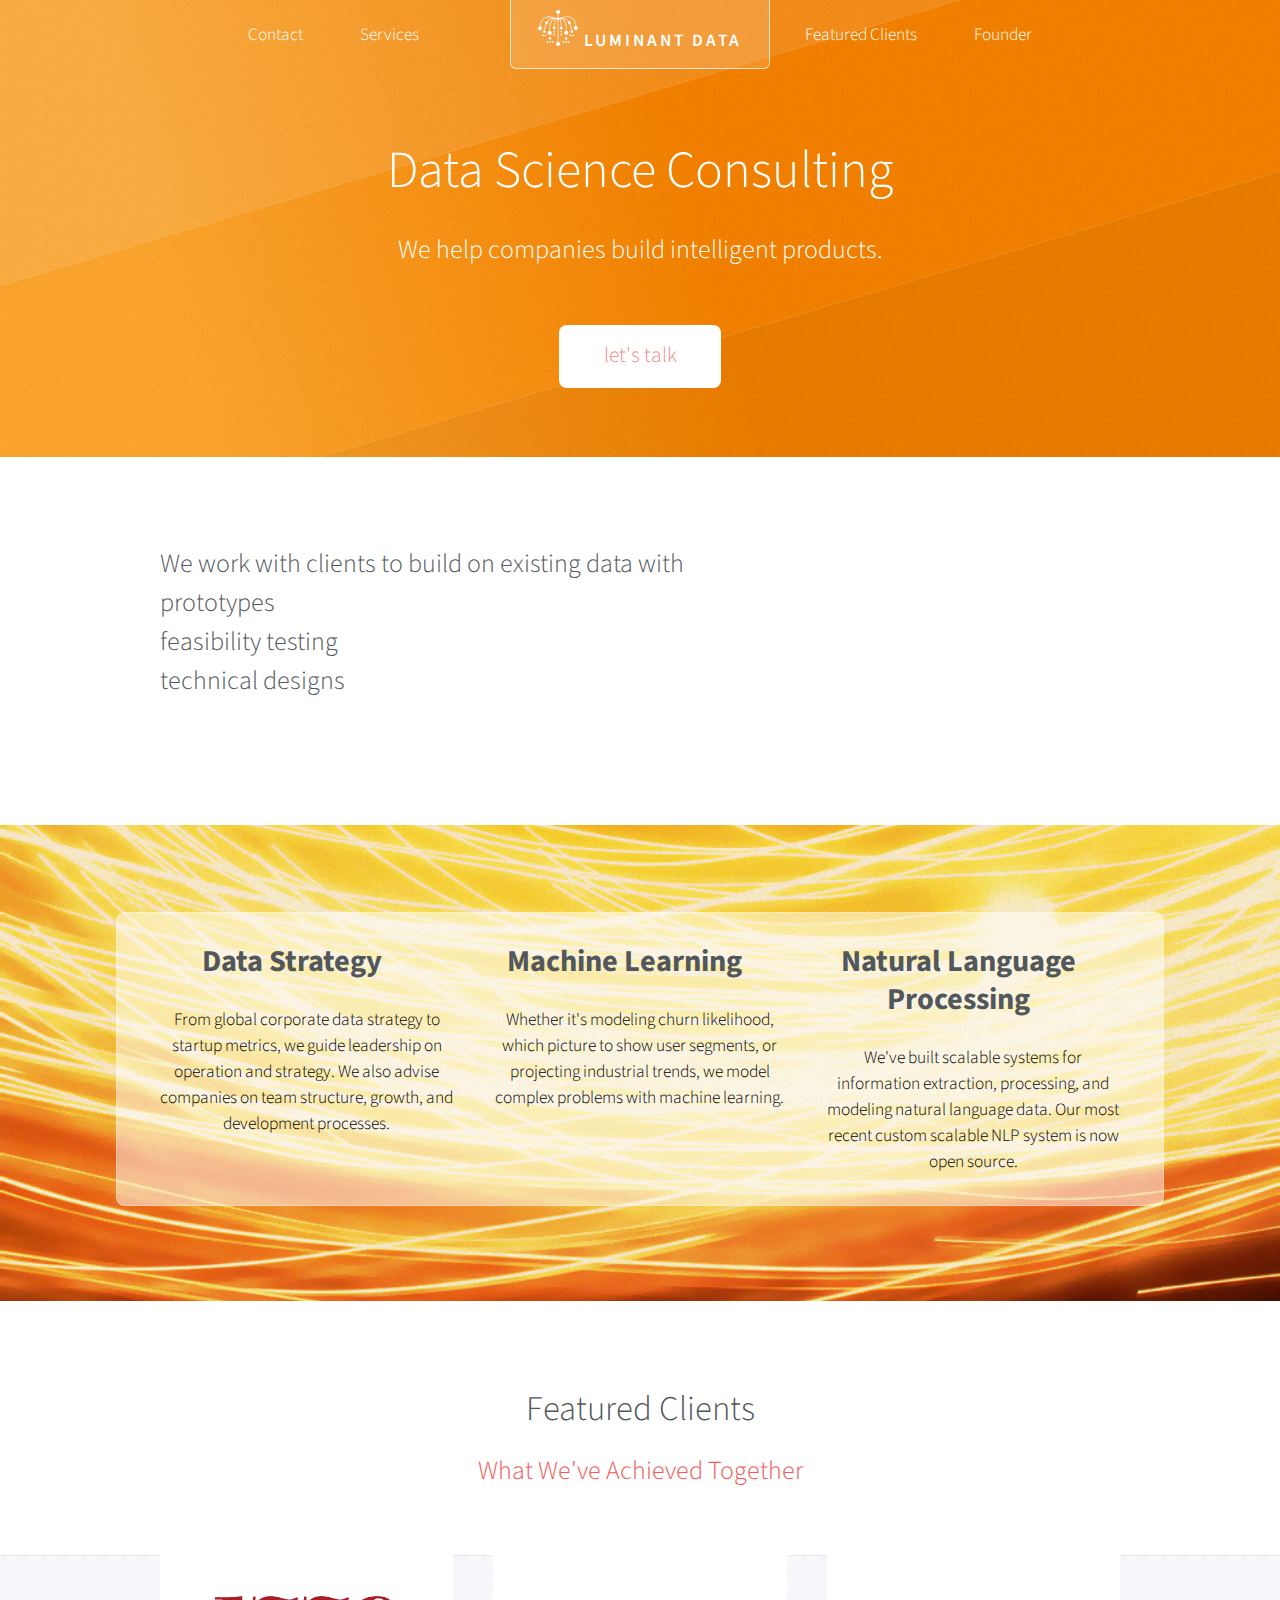
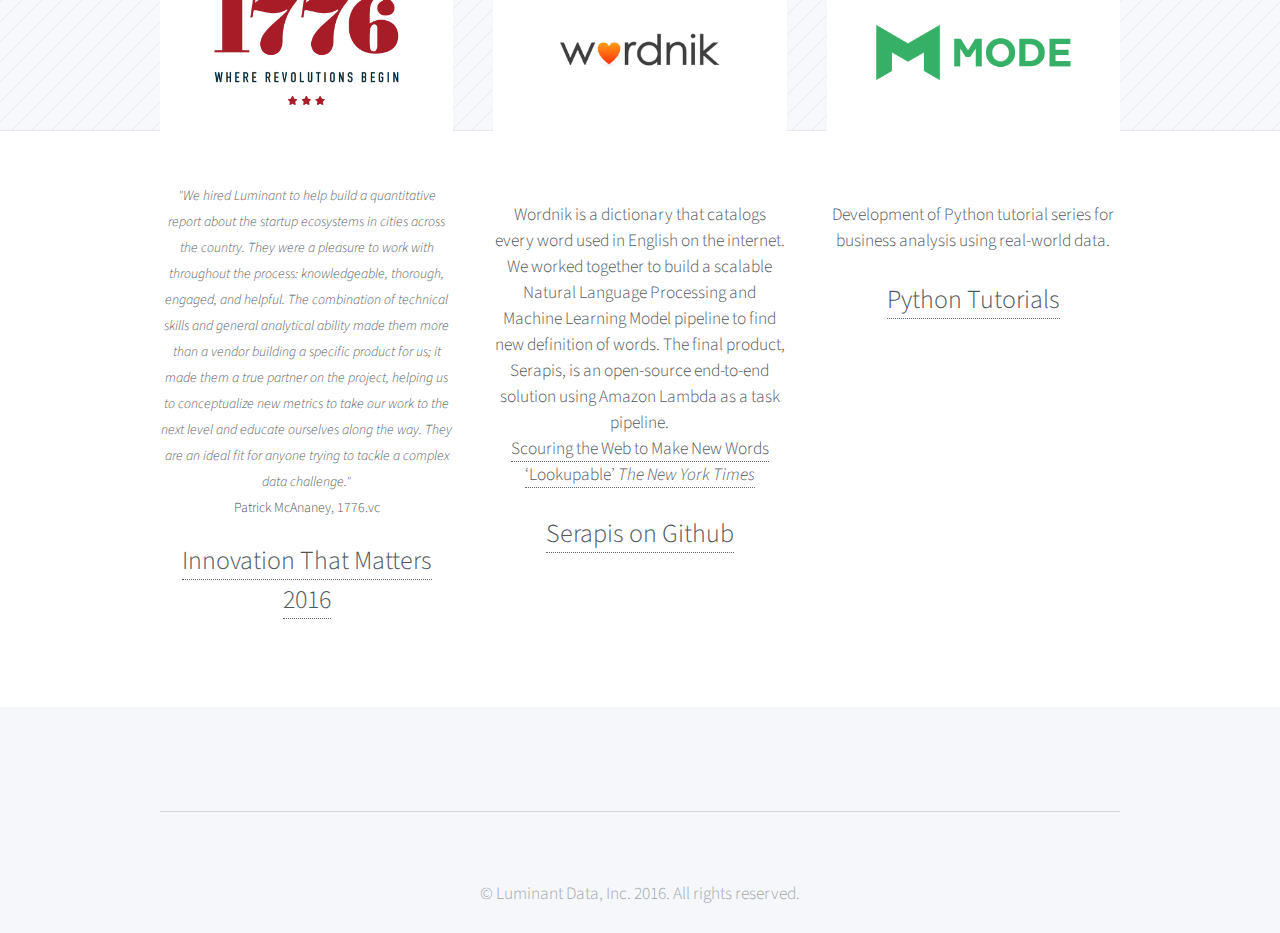
==== commit a1e3ee4f: "update basic" ====
--- a/index.html
+++ b/index.html
@@ -6,7 +6,7 @@
 -->
 <html>
 	<head>
-		<title>Telephasic by HTML5 UP</title>
+		<title>Luminant Data Science Consulting</title>
 		<meta charset="utf-8" />
 		<meta name="viewport" content="width=device-width, initial-scale=1" />
 		<!--[if lte IE 8]><script src="assets/js/ie/html5shiv.js"></script><![endif]-->
@@ -18,16 +18,19 @@
 		<div id="page-wrapper">
 
 			<!-- Header -->
+				<!-- <div id="header-wrapper" style="background: url('images/1.jpg');"> -->
 				<div id="header-wrapper">
 					<div id="header" class="container">
 
 						<!-- Logo -->
-							<h1 id="logo"><a href="index.html">Telephasic</a></h1>
+							<h1 id="logo">
+								<a href="index.html" class="image-wrapper"><img style="padding-top: 10px; width: 40px;" src="images/chandelier_logo.svg"/> Luminant Data</a>
+							</h1>
 
 						<!-- Nav -->
 							<nav id="nav">
 								<ul>
-									<li>
+<!-- 									<li>
 										<a href="#">Dropdown</a>
 										<ul>
 											<li><a href="#">Lorem ipsum dolor</a></li>
@@ -44,10 +47,11 @@
 											</li>
 											<li><a href="#">Veroeros feugiat</a></li>
 										</ul>
-									</li>
-									<li><a href="left-sidebar.html">Left Sidebar</a></li>
-									<li class="break"><a href="right-sidebar.html">Right Sidebar</a></li>
-									<li><a href="no-sidebar.html">No Sidebar</a></li>
+									</li> -->
+									<li><a href="mailto:clare@luminantdata.com">Contact</a></li>
+									<li><a href="#promo-wrapper">Services</a></li>
+									<li class="break"><a href="#clients">Featured Clients</a></li>
+									<li><a href="http://linkedin.com/in/clarecorthell">Founder</a></li>
 								</ul>
 							</nav>
 
@@ -56,15 +60,11 @@
 					<!-- Hero -->
 						<section id="hero" class="container">
 							<header>
-								<h2>Telephasic is a responsive
-								<br />
-								site template by <a href="http://html5up.net">HTML5 UP</a></h2>
+								<h2>Data Science Consulting</h2>
 							</header>
-							<p>Designed and built on <strong>skel</strong> by <a href="http://twitter.com/ajlkn">AJ</a>. Released for free under
-							<br />
-							the <a href="http://html5up.net/license">Creative Commons Attribution 3.0 license</a>.</p>
+							<p>We help companies build intelligent products.</p>
 							<ul class="actions">
-								<li><a href="#" class="button">Get this party started</a></li>
+								<li><a href="mailto:clare@luminantdata.com" class="button">let's talk</a></li>
 							</ul>
 						</section>
 
@@ -74,35 +74,14 @@
 				<div class="wrapper">
 					<div class="container">
 						<div class="row">
-							<section class="6u 12u(narrower) feature">
-								<div class="image-wrapper first">
-									<a href="#" class="image featured first"><img src="images/pic01.jpg" alt="" /></a>
-								</div>
-								<header>
-									<h2>Semper magna neque vel<br />
-									adipiscing curabitur</h2>
-								</header>
-								<p>Lorem ipsum dolor sit amet consectetur et sed adipiscing elit. Curabitur vel
-								sem sit dolor neque semper magna. Lorem ipsum dolor sit amet consectetur et sed
-								adipiscing elit. Curabitur vel sem sit.</p>
-								<ul class="actions">
-									<li><a href="#" class="button">Elevate my awareness</a></li>
-								</ul>
-							</section>
-							<section class="6u 12u(narrower) feature">
-								<div class="image-wrapper">
-									<a href="#" class="image featured"><img src="images/pic02.jpg" alt="" /></a>
-								</div>
-								<header>
-									<h2>Amet lorem ipsum dolor<br />
-									sit consequat magna</h2>
-								</header>
-								<p>Lorem ipsum dolor sit amet consectetur et sed adipiscing elit. Curabitur vel
-								sem sit dolor neque semper magna. Lorem ipsum dolor sit amet consectetur et sed
-								adipiscing elit. Curabitur vel sem sit.</p>
-								<ul class="actions">
-									<li><a href="#" class="button">Elevate my awareness</a></li>
-								</ul>
+							<section class="major">
+							<h3>We work with clients to build on existing data with 
+							<ul>
+								<li>prototypes</li>
+								<li>feasibility testing</li>
+								<li>technical designs</li>
+							</ul>
+							</h3>
 							</section>
 						</div>
 					</div>
@@ -111,100 +90,77 @@
 			<!-- Promo -->
 				<div id="promo-wrapper">
 					<section id="promo">
-						<h2>Neque semper magna et lorem ipsum adipiscing</h2>
-						<a href="#" class="button">Breach the thresholds</a>
+					<div class="container">
+						<div class="row">
+							<section class="4u 12u(narrower) feature">
+								<header>
+									<h2>Data Strategy</h2>
+								</header>
+								<p>From global corporate data strategy to startup metrics, we guide leadership on operation and strategy. We also advise companies on team structure, growth, and development processes.</p>
+							</section>
+							<section class="4u 12u(narrower) feature">
+								<header>
+									<h2>Machine Learning</h2>
+								</header>
+								<p>Whether it's modeling churn likelihood, which picture to show user segments, or projecting industrial trends, we model complex problems with machine learning.</p>
+							</section>
+							<section class="4u 12u(narrower) feature">
+								<header>
+									<h2>Natural Language Processing</h2>
+								</header>
+								<p>We've built scalable systems for information extraction, processing, and modeling natural language data. Our most recent custom scalable NLP system is now open source.</p>
+							</section>
+						</div>
 					</section>
 				</div>
 
 			<!-- Features 2 -->
-				<div class="wrapper">
+				<div class="wrapper" id="clients">
 					<section class="container">
 						<header class="major">
-							<h2>Sed magna consequat lorem curabitur tempus</h2>
-							<p>Elit aliquam vulputate egestas euismod nunc semper vehicula lorem blandit</p>
+							<h2>Featured Clients</h2>
+							<p>What We've Achieved Together</p>
 						</header>
 						<div class="row features">
 							<section class="4u 12u(narrower) feature">
 								<div class="image-wrapper first">
-									<a href="#" class="image featured"><img src="images/pic03.jpg" alt="" /></a>
+									<a class="image featured"><img src="client_logos/1776.png" alt="" /></a>
 								</div>
-								<p>Lorem ipsum dolor sit amet consectetur et sed adipiscing elit. Curabitur
-								vel sem sit dolor neque semper magna lorem ipsum.</p>
+								<p style="font-size:80%"><i>"We hired Luminant to help build a quantitative report about the startup ecosystems in cities across the country. They were a pleasure to work with throughout the process: knowledgeable, thorough, engaged, and helpful. The combination of technical skills and general analytical ability made them more than a vendor building a specific product for us; it made them a true partner on the project, helping us to conceptualize new metrics to take our work to the next level and educate ourselves along the way. They are an ideal fit for anyone trying to tackle a complex data challenge."</i>
+								<br>Patrick McAnaney, 1776.vc</p>
+								<h3><a href="http://www.1776.vc/reports/innovation-that-matters-2016/">Innovation That Matters 2016</a></h3>
 							</section>
 							<section class="4u 12u(narrower) feature">
 								<div class="image-wrapper">
-									<a href="#" class="image featured"><img src="images/pic04.jpg" alt="" /></a>
+									<a class="image featured"><img src="client_logos/wordnik1.png" alt="" /></a>
 								</div>
-								<p>Lorem ipsum dolor sit amet consectetur et sed adipiscing elit. Curabitur
-								vel sem sit dolor neque semper magna lorem ipsum.</p>
+								<p>Wordnik is a dictionary that catalogs every word used in English on the internet. We worked together to build a scalable Natural Language Processing and Machine Learning Model pipeline to find new definition of words. The final product, Serapis, is an open-source end-to-end solution using Amazon Lambda as a task pipeline. <br>
+								<a href="http://www.nytimes.com/2015/10/04/technology/scouring-the-web-to-make-new-words-lookupable.html">Scouring the Web to Make New Words ‘Lookupable’ <i>The New York Times</i></a></p>
+								<h3><a href="https://github.com/wordnik/serapis">Serapis on Github</a></h3>
 							</section>
 							<section class="4u 12u(narrower) feature">
 								<div class="image-wrapper">
-									<a href="#" class="image featured"><img src="images/pic05.jpg" alt="" /></a>
+									<a class="image featured"><img src="client_logos/mode1.png" alt="" /></a>
 								</div>
-								<p>Lorem ipsum dolor sit amet consectetur et sed adipiscing elit. Curabitur
-								vel sem sit dolor neque semper magna lorem ipsum.</p>
+								<p>Development of Python tutorial series for business analysis using real-world data.</p>
+								<h3><a href="https://community.modeanalytics.com/python/">Python Tutorials</a></h3>
 							</section>
 						</div>
-						<ul class="actions major">
-							<li><a href="#" class="button">Elevate my awareness</a></li>
-						</ul>
 					</section>
 				</div>
 
 			<!-- Footer -->
-				<div id="footer-wrapper">
-					<div id="footer" class="container">
-						<header class="major">
-							<h2>Euismod aliquam vehicula lorem</h2>
-							<p>Lorem ipsum dolor sit amet consectetur et sed adipiscing elit. Curabitur vel sem sit<br />
-							dolor neque semper magna lorem ipsum feugiat veroeros lorem ipsum dolore.</p>
-						</header>
-						<div class="row">
-							<section class="6u 12u(narrower)">
-								<form method="post" action="#">
-									<div class="row 50%">
-										<div class="6u 12u(mobile)">
-											<input name="name" placeholder="Name" type="text" />
-										</div>
-										<div class="6u 12u(mobile)">
-											<input name="email" placeholder="Email" type="text" />
-										</div>
-									</div>
-									<div class="row 50%">
-										<div class="12u">
-											<textarea name="message" placeholder="Message"></textarea>
-										</div>
-									</div>
-									<div class="row 50%">
-										<div class="12u">
-											<ul class="actions">
-												<li><input type="submit" value="Send Message" /></li>
-												<li><input type="reset" value="Clear form" /></li>
-											</ul>
-										</div>
-									</div>
-								</form>
-							</section>
-							<section class="6u 12u(narrower)">
-								<div class="row 0%">
-									<ul class="divided icons 6u 12u(mobile)">
-										<li class="icon fa-twitter"><a href="#"><span class="extra">twitter.com/</span>untitled</a></li>
-										<li class="icon fa-facebook"><a href="#"><span class="extra">facebook.com/</span>untitled</a></li>
-										<li class="icon fa-dribbble"><a href="#"><span class="extra">dribbble.com/</span>untitled</a></li>
-									</ul>
-									<ul class="divided icons 6u 12u(mobile)">
-										<li class="icon fa-instagram"><a href="#"><span class="extra">instagram.com/</span>untitled</a></li>
-										<li class="icon fa-youtube"><a href="#"><span class="extra">youtube.com/</span>untitled</a></li>
-										<li class="icon fa-pinterest"><a href="#"><span class="extra">pinterest.com/</span>untitled</a></li>
-									</ul>
-								</div>
-							</section>
-						</div>
-					</div>
+				<div id="footer">
 					<div id="copyright" class="container">
+<!-- 						<ul class="icons 4u 12u(narrower)">
+							<li class="icon fa-inbox"><a href="mailto:clare@luminantdata.com"><span class="extra">/email</span></a></li>
+							<li class="icon fa-twitter"><a href="http://twitter.com/luminant_data"><span class="extra">twitter</span></a></li>
+						</ul>
+						<ul class="actions major 4u 12u(narrower)">
+							<li><a href="mailto:clare@luminantdata.com" class="button">let's talk</a></li>
+						</ul> -->
 						<ul class="menu">
-							<li>&copy; Untitled. All rights reserved.</li><li>Design: <a href="http://html5up.net">HTML5 UP</a></li>
+							<li>&copy; Luminant Data, Inc. 2016. All rights reserved.</li>
 						</ul>
 					</div>
 				</div>
--- a/assets/css/main.css
+++ b/assets/css/main.css
@@ -2007,10 +2007,10 @@
 		position: relative;
 		padding: 4em 0 2em 0;
 		background-image: url("images/header.svg");
-		background-image: url("images/overlay.png"), url("images/header.svg"), -moz-linear-gradient(75deg, #FF7088 15%, #F2B69D 55%);
-		background-image: url("images/overlay.png"), url("images/header.svg"), -webkit-linear-gradient(75deg, #FF7088 15%, #F2B69D 55%);
-		background-image: url("images/overlay.png"), url("images/header.svg"), -ms-linear-gradient(75deg, #FF7088 15%, #F2B69D 55%);
-		background-image: url("images/overlay.png"), url("images/header.svg"), linear-gradient(75deg, #FF7088 15%, #F2B69D 55%);
+		background-image: url("images/overlay.png"), url("images/header.svg"), -moz-linear-gradient(75deg, #ffa82e 15%, #f78300 55%);
+		background-image: url("images/overlay.png"), url("images/header.svg"), -webkit-linear-gradient(75deg, #ffa82e 15%, #f78300 55%);
+		background-image: url("images/overlay.png"), url("images/header.svg"), -ms-linear-gradient(75deg, #ffa82e 15%, #f78300 55%);
+		background-image: url("images/overlay.png"), url("images/header.svg"), linear-gradient(75deg, #ffa82e 15%, #f78300 55%);
 		background-color: #f08c89;
 		background-size: 100% 620%;
 		background-size: 128px 128px, 100% 620%, auto;
@@ -2024,10 +2024,10 @@
 
 	#promo-wrapper {
 		position: relative;
-		background-image: url("images/overlay.png"), url("../../images/promo.jpg");
+		background-image: url("images/overlay.png"), url("../../images/1.jpg");
 		background-size: 192px 192px, cover;
 		background-position: top left, center center;
-		color: #fff;
+		color: #000;
 		text-align: center;
 		padding: 6em 0 6em 0;
 	}
@@ -2232,7 +2232,7 @@
 /* Promo */
 
 	#promo {
-		background: rgba(255, 255, 255, 0.05);
+		background: rgba(255, 255, 255, 0.5);
 		border: solid 1px rgba(255, 255, 255, 0.25);
 		border-radius: 0.5em;
 		padding: 1.75em 2.5em 1.75em 2.5em;
@@ -2242,10 +2242,11 @@
 	}
 
 		#promo h2 {
-			color: #fff;
+			color: #52575c;
 			display: inline-block;
 			margin-right: 1em;
 			font-size: 1.75em;
+			font-weight: bold;
 		}
 
 		#promo .button {
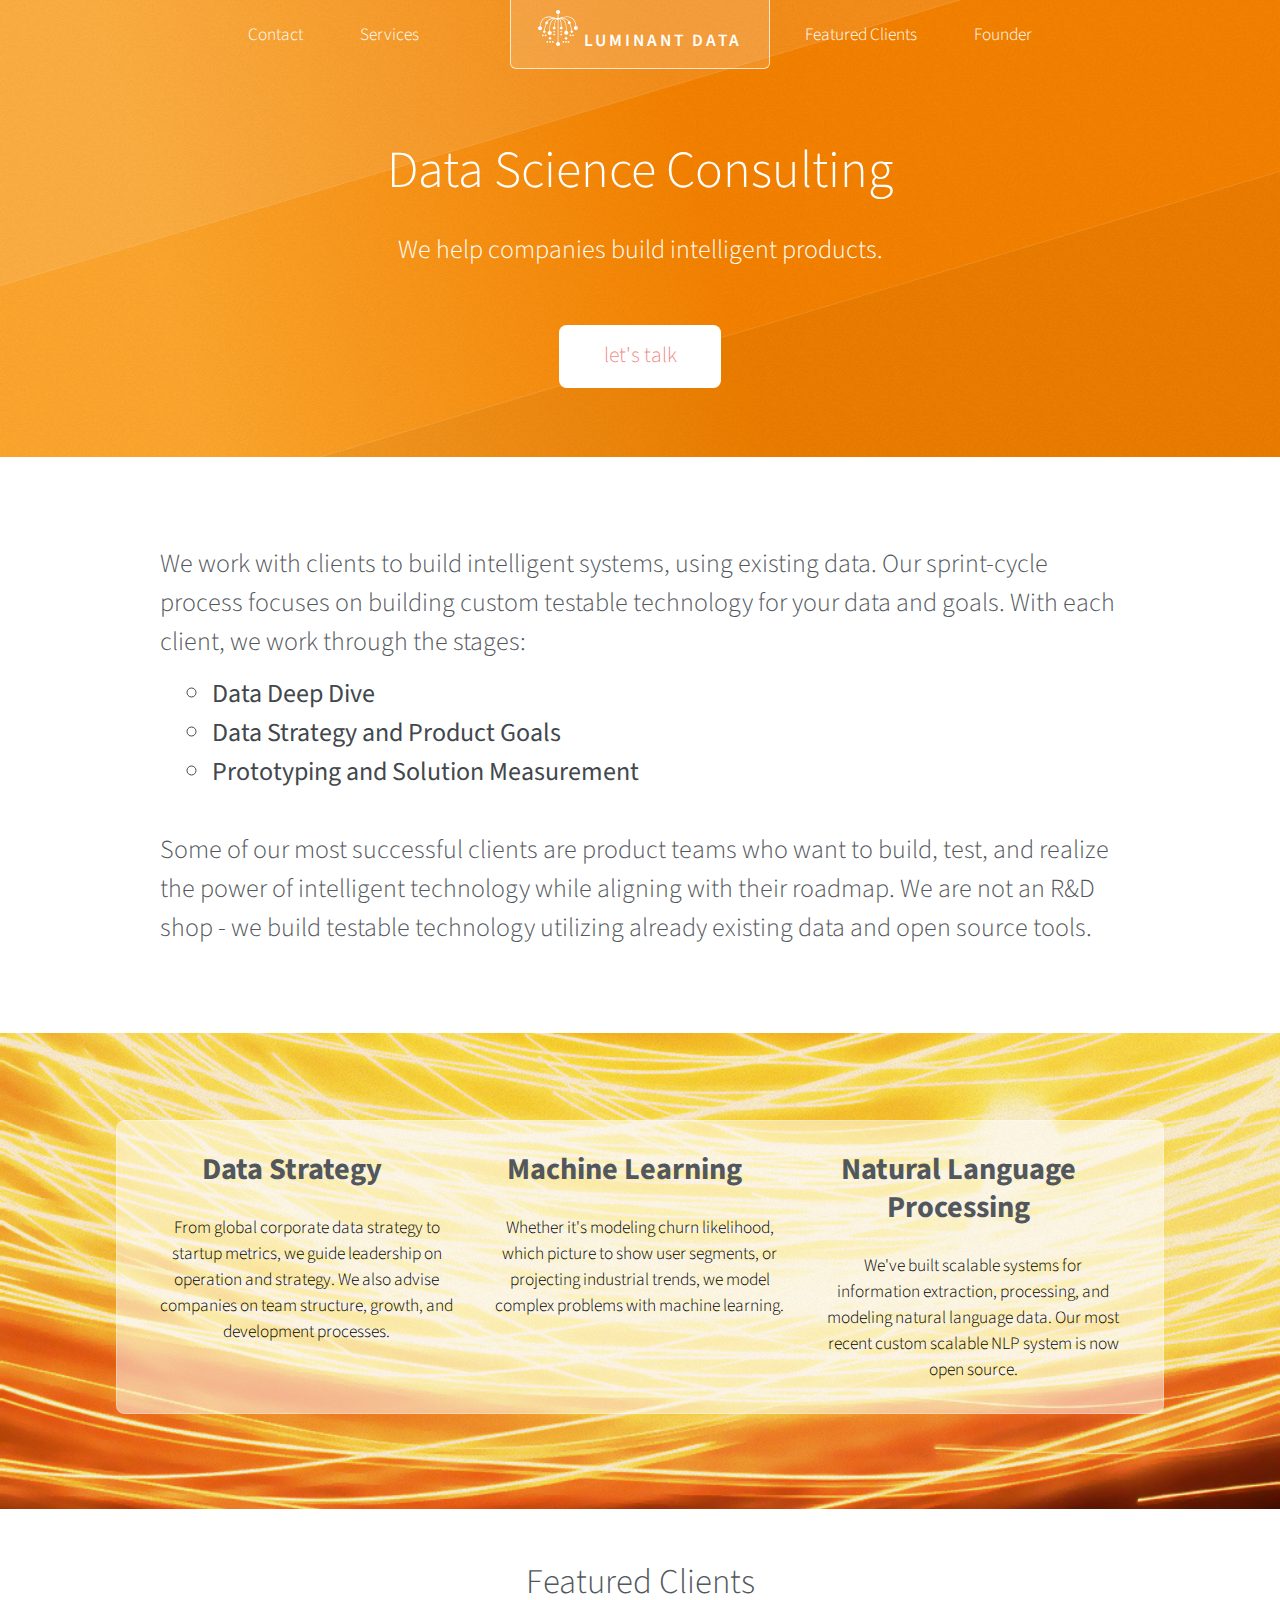
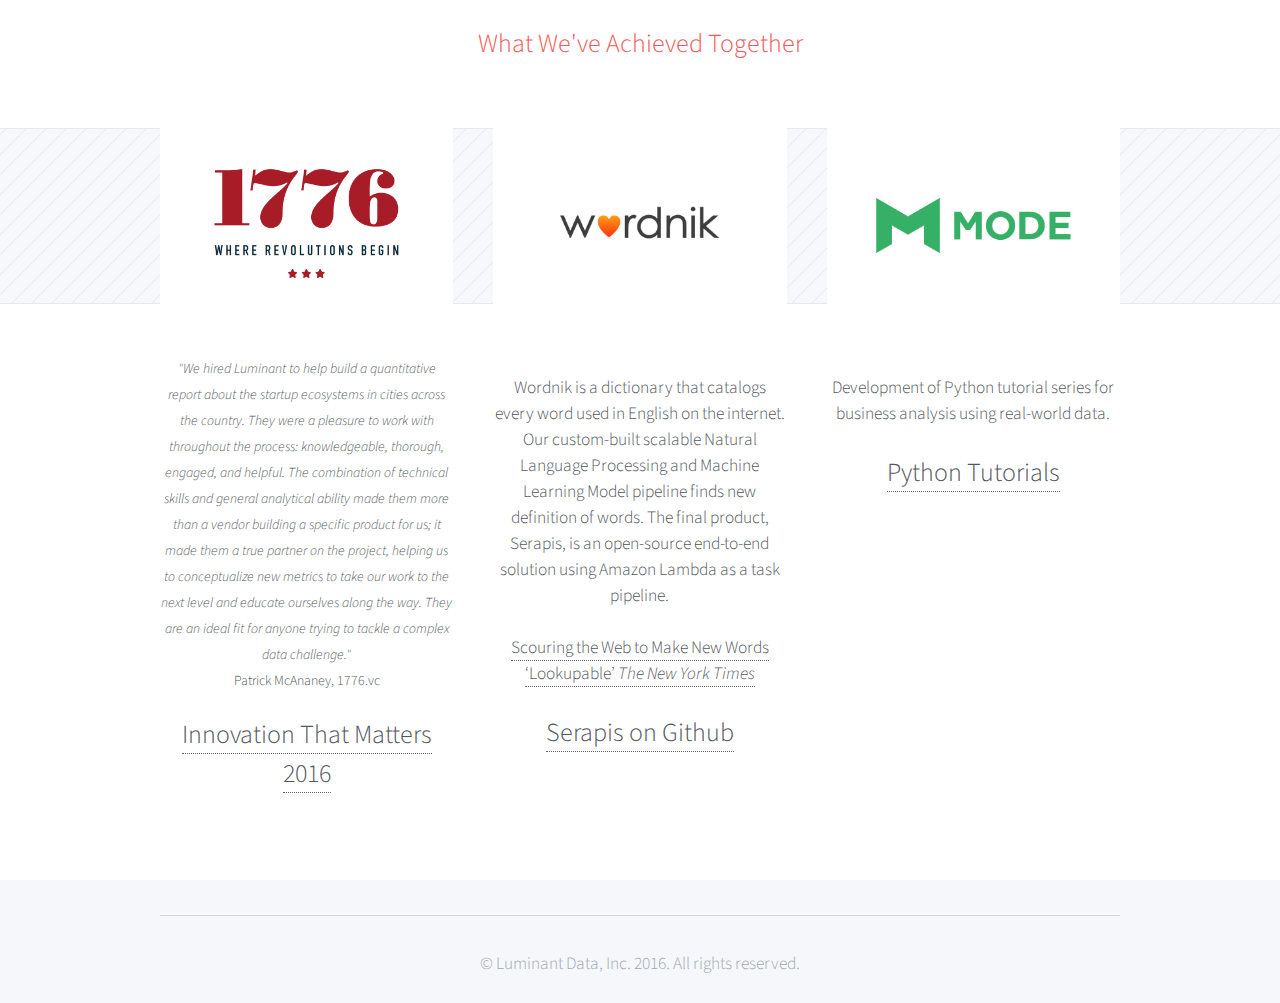
==== commit ca520ddb: "new" ====
--- a/index.html
+++ b/index.html
@@ -24,7 +24,7 @@
 
 						<!-- Logo -->
 							<h1 id="logo">
-								<a href="index.html" class="image-wrapper"><img style="padding-top: 10px; width: 40px;" src="images/chandelier_logo.svg"/> Luminant Data</a>
+								<a href="index.html" class="image-wrapper"><img style="padding-top: 10px; width: 40px;" src="images/chandelier_logo.svg"/><span> Luminant Data</span></a>
 							</h1>
 
 						<!-- Nav -->
@@ -75,12 +75,15 @@
 					<div class="container">
 						<div class="row">
 							<section class="major">
-							<h3>We work with clients to build on existing data with 
-							<ul>
-								<li>prototypes</li>
-								<li>feasibility testing</li>
-								<li>technical designs</li>
+							<h3>We work with clients to build intelligent systems, using existing data. Our sprint-cycle process focuses on building custom testable technology for your data and goals. With each client, we work through the stages:
+							<ul style="list-style:circle; padding: .5em 0 0 2em;">
+							<strong>
+								<li>Data Deep Dive</li>
+								<li>Data Strategy and Product Goals</li>
+								<li>Prototyping and Solution Measurement</li>
+							</strong>
 							</ul>
+							Some of our most successful clients are product teams who want to build, test, and realize the power of intelligent technology while aligning with their roadmap. We are not an R&D shop - we build testable technology utilizing already existing data and open source tools.
 							</h3>
 							</section>
 						</div>
@@ -115,7 +118,7 @@
 				</div>
 
 			<!-- Features 2 -->
-				<div class="wrapper" id="clients">
+				<div class="wrapper" id="clients" style="padding-top: 3em;">
 					<section class="container">
 						<header class="major">
 							<h2>Featured Clients</h2>
@@ -134,7 +137,7 @@
 								<div class="image-wrapper">
 									<a class="image featured"><img src="client_logos/wordnik1.png" alt="" /></a>
 								</div>
-								<p>Wordnik is a dictionary that catalogs every word used in English on the internet. We worked together to build a scalable Natural Language Processing and Machine Learning Model pipeline to find new definition of words. The final product, Serapis, is an open-source end-to-end solution using Amazon Lambda as a task pipeline. <br>
+								<p>Wordnik is a dictionary that catalogs every word used in English on the internet. Our custom-built scalable Natural Language Processing and Machine Learning Model pipeline finds new definition of words. The final product, Serapis, is an open-source end-to-end solution using Amazon Lambda as a task pipeline. <br><br>
 								<a href="http://www.nytimes.com/2015/10/04/technology/scouring-the-web-to-make-new-words-lookupable.html">Scouring the Web to Make New Words ‘Lookupable’ <i>The New York Times</i></a></p>
 								<h3><a href="https://github.com/wordnik/serapis">Serapis on Github</a></h3>
 							</section>
@@ -151,7 +154,7 @@
 
 			<!-- Footer -->
 				<div id="footer">
-					<div id="copyright" class="container">
+					<div id="copyright" class="container" style="margin-top: 2em; padding-top: 2em;">
 <!-- 						<ul class="icons 4u 12u(narrower)">
 							<li class="icon fa-inbox"><a href="mailto:clare@luminantdata.com"><span class="extra">/email</span></a></li>
 							<li class="icon fa-twitter"><a href="http://twitter.com/luminant_data"><span class="extra">twitter</span></a></li>
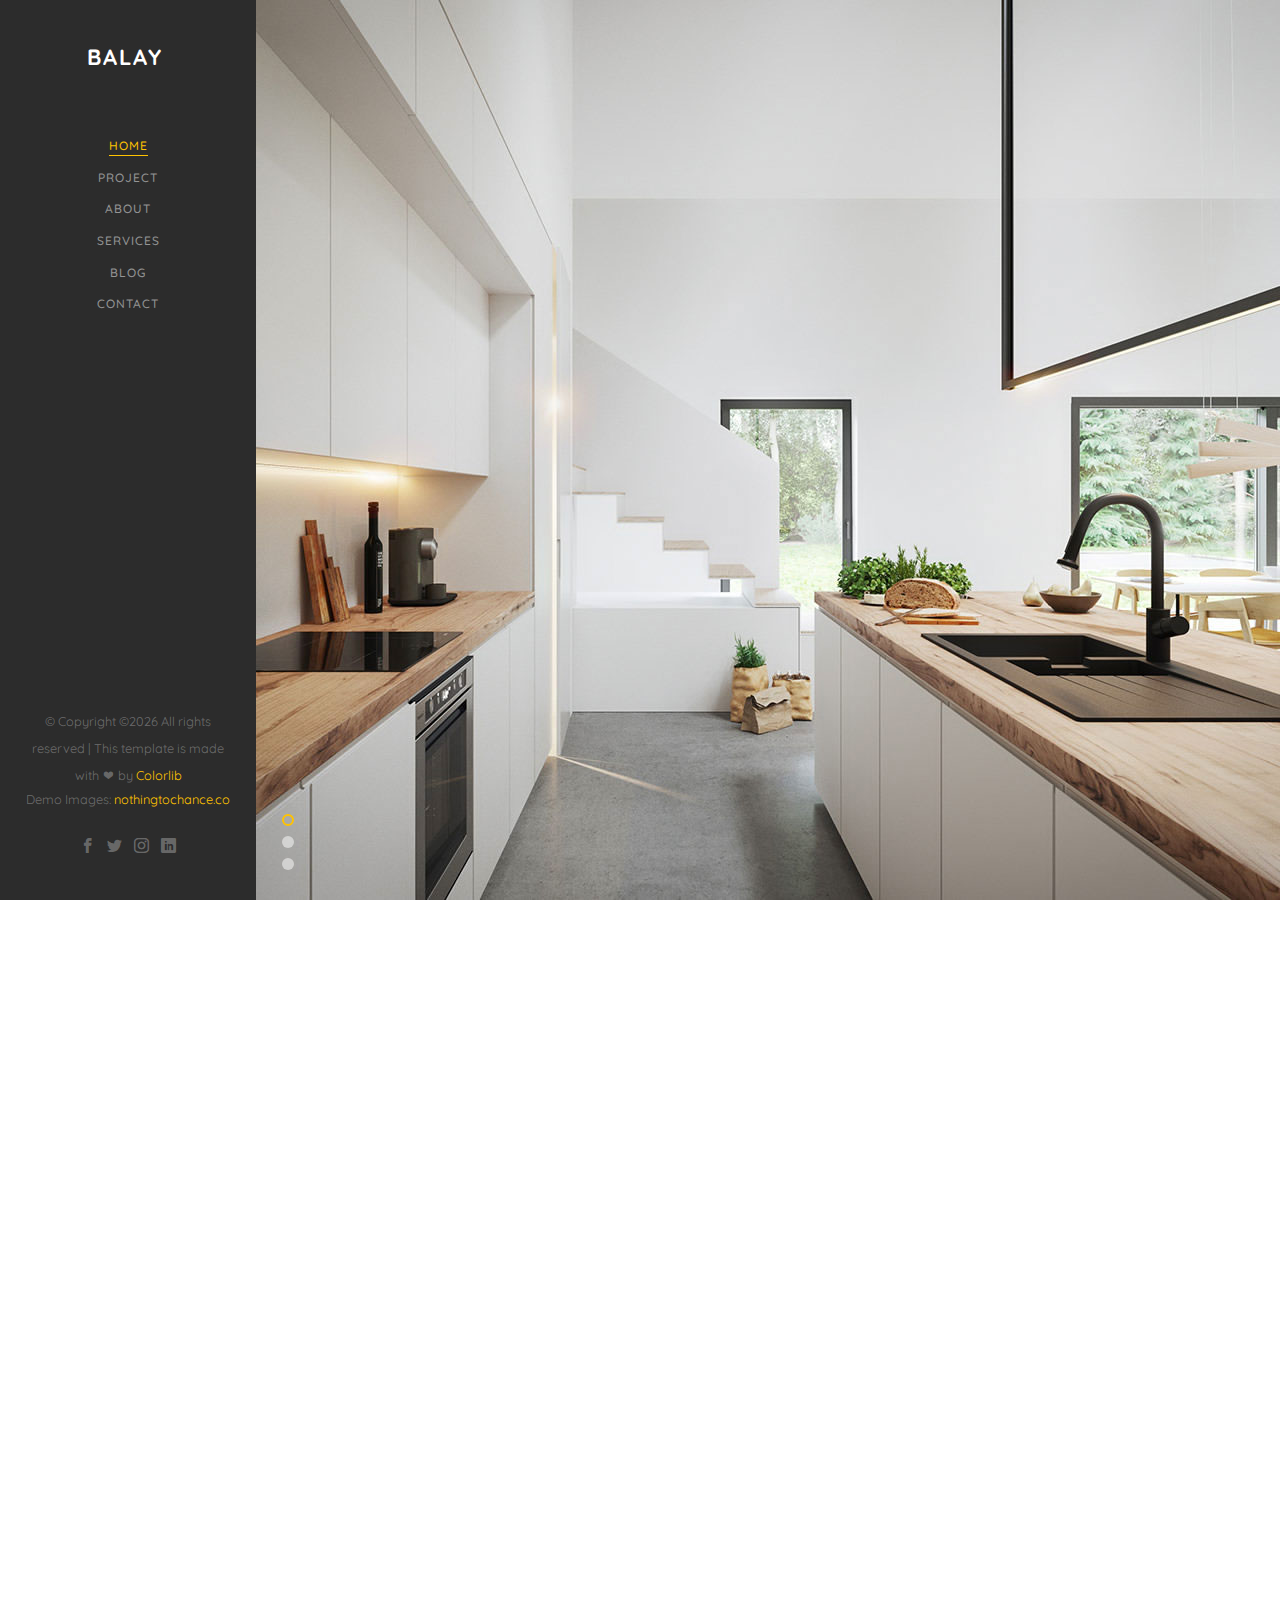
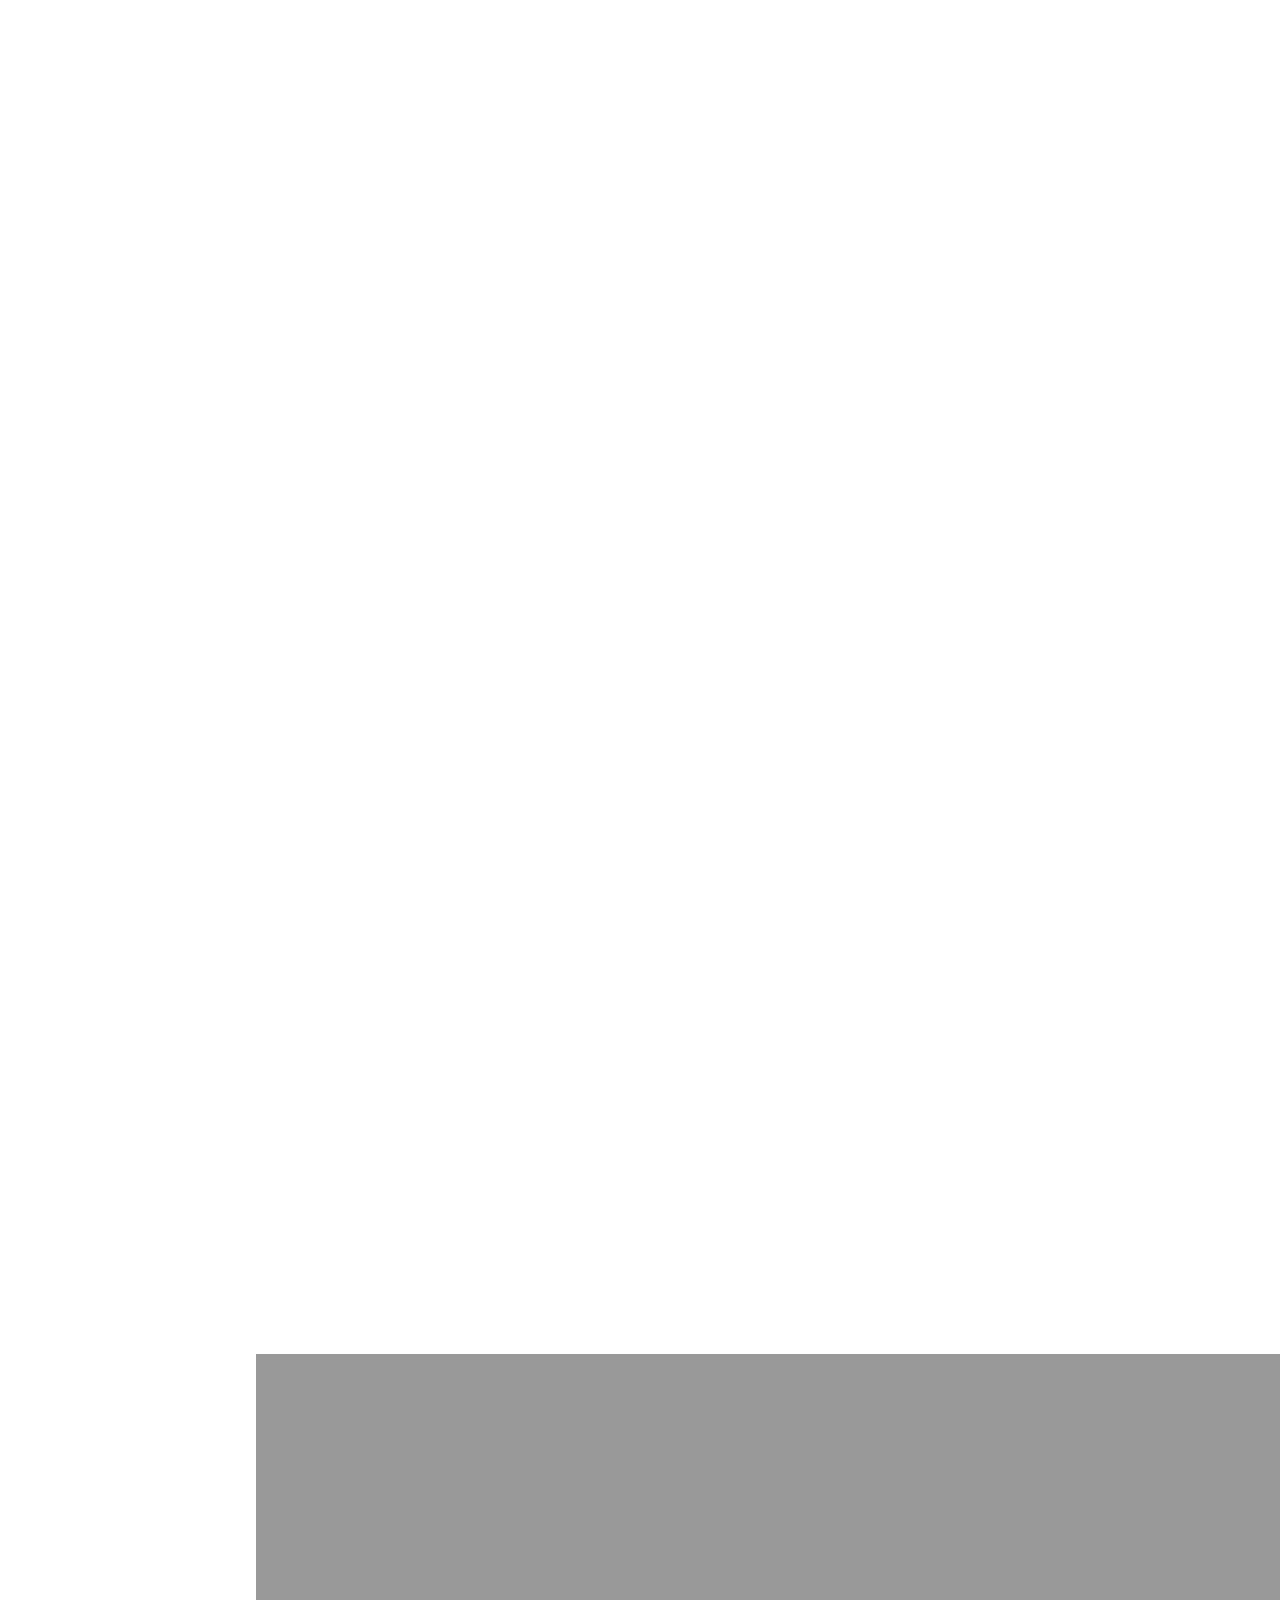
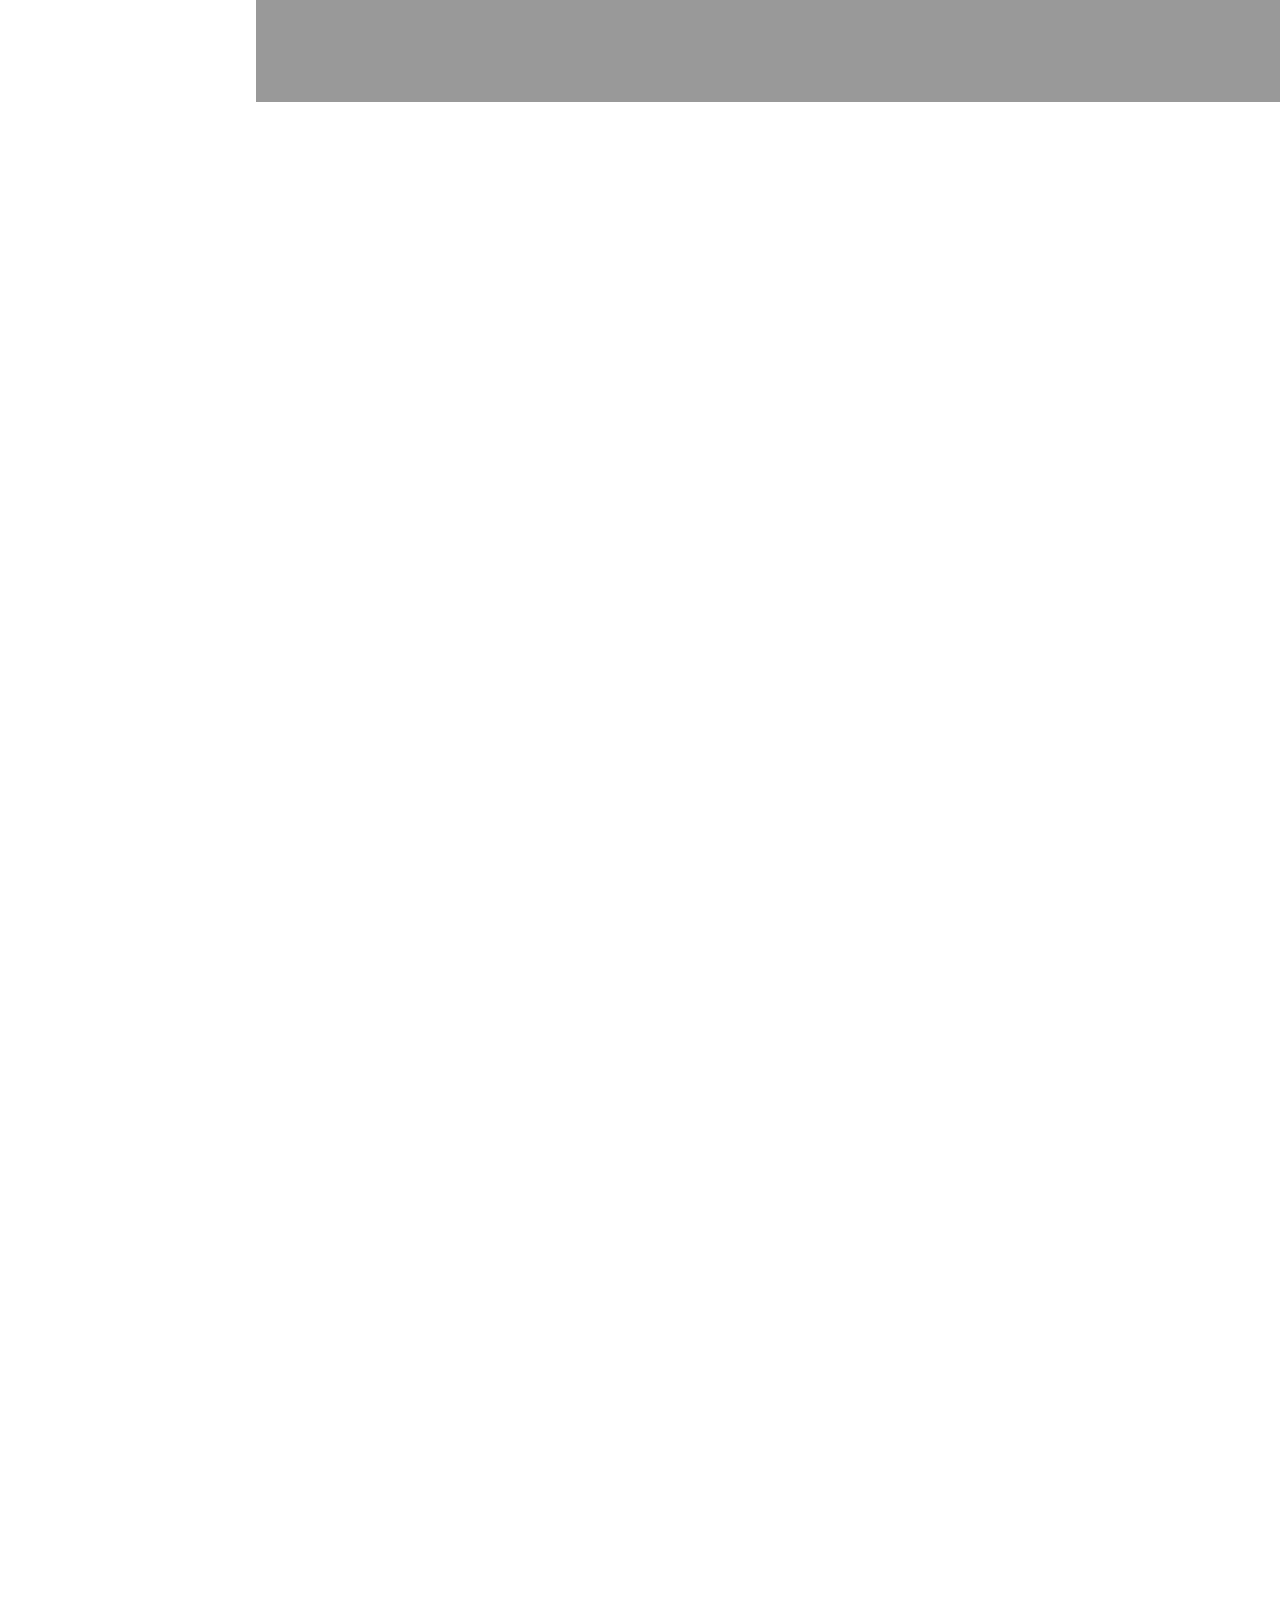
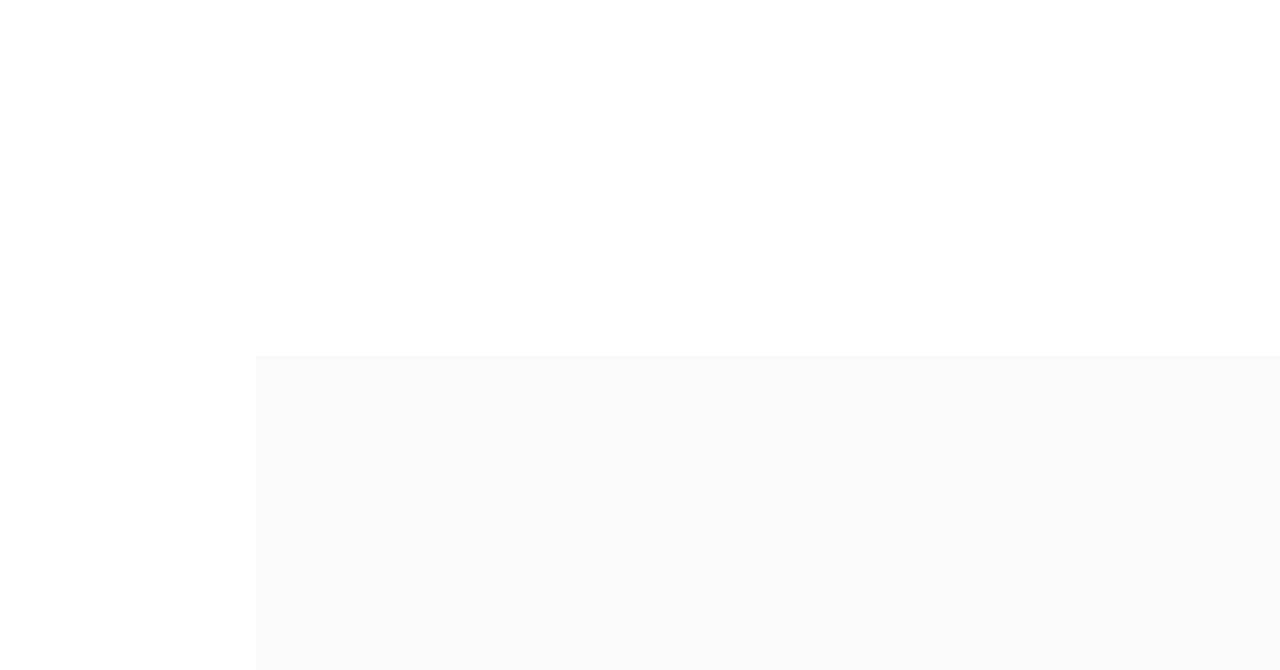
==== commit 0cff9bca: "template balay" ====
--- a/index.html
+++ b/index.html
@@ -1,183 +1,491 @@
-<!DOCTYPE HTML>
-<!--
-	Telephasic by HTML5 UP
-	html5up.net | @ajlkn
-	Free for personal and commercial use under the CCA 3.0 license (html5up.net/license)
--->
-<html>
-	<head>
-		<title>Luminant Data Science Consulting</title>
-		<meta charset="utf-8" />
-		<meta name="viewport" content="width=device-width, initial-scale=1" />
-		<!--[if lte IE 8]><script src="assets/js/ie/html5shiv.js"></script><![endif]-->
-		<link rel="stylesheet" href="assets/css/main.css" />
-		<!--[if lte IE 8]><link rel="stylesheet" href="assets/css/ie8.css" /><![endif]-->
-		<!--[if lte IE 9]><link rel="stylesheet" href="assets/css/ie9.css" /><![endif]-->
-	</head>
-	<body class="homepage">
-		<div id="page-wrapper">
-
-			<!-- Header -->
-				<!-- <div id="header-wrapper" style="background: url('images/1.jpg');"> -->
-				<div id="header-wrapper">
-					<div id="header" class="container">
-
-						<!-- Logo -->
-							<h1 id="logo">
-								<a href="index.html" class="image-wrapper"><img style="padding-top: 10px; width: 40px;" src="images/chandelier_logo.svg"/><span> Luminant Data</span></a>
-							</h1>
-
-						<!-- Nav -->
-							<nav id="nav">
-								<ul>
-<!-- 									<li>
-										<a href="#">Dropdown</a>
-										<ul>
-											<li><a href="#">Lorem ipsum dolor</a></li>
-											<li><a href="#">Magna phasellus</a></li>
-											<li><a href="#">Etiam dolore nisl</a></li>
-											<li>
-												<a href="#">Phasellus consequat</a>
-												<ul>
-													<li><a href="#">Lorem ipsum dolor</a></li>
-													<li><a href="#">Phasellus consequat</a></li>
-													<li><a href="#">Magna phasellus</a></li>
-													<li><a href="#">Etiam dolore nisl</a></li>
-												</ul>
-											</li>
-											<li><a href="#">Veroeros feugiat</a></li>
-										</ul>
-									</li> -->
-									<li><a href="mailto:clare@luminantdata.com">Contact</a></li>
-									<li><a href="#promo-wrapper">Services</a></li>
-									<li class="break"><a href="#clients">Featured Clients</a></li>
-									<li><a href="http://linkedin.com/in/clarecorthell">Founder</a></li>
-								</ul>
-							</nav>
-
-					</div>
-
-					<!-- Hero -->
-						<section id="hero" class="container">
-							<header>
-								<h2>Data Science Consulting</h2>
-							</header>
-							<p>We help companies build intelligent products.</p>
-							<ul class="actions">
-								<li><a href="mailto:clare@luminantdata.com" class="button">let's talk</a></li>
-							</ul>
-						</section>
-
-				</div>
-
-			<!-- Features 1 -->
-				<div class="wrapper">
-					<div class="container">
-						<div class="row">
-							<section class="major">
-							<h3>We work with clients to build intelligent systems, using existing data. Our sprint-cycle process focuses on building custom testable technology for your data and goals. With each client, we work through the stages:
-							<ul style="list-style:circle; padding: .5em 0 0 2em;">
-							<strong>
-								<li>Data Deep Dive</li>
-								<li>Data Strategy and Product Goals</li>
-								<li>Prototyping and Solution Measurement</li>
-							</strong>
-							</ul>
-							Some of our most successful clients are product teams who want to build, test, and realize the power of intelligent technology while aligning with their roadmap. We are not an R&D shop - we build testable technology utilizing already existing data and open source tools.
-							</h3>
-							</section>
-						</div>
-					</div>
-				</div>
-
-			<!-- Promo -->
-				<div id="promo-wrapper">
-					<section id="promo">
-					<div class="container">
-						<div class="row">
-							<section class="4u 12u(narrower) feature">
-								<header>
-									<h2>Data Strategy</h2>
-								</header>
-								<p>From global corporate data strategy to startup metrics, we guide leadership on operation and strategy. We also advise companies on team structure, growth, and development processes.</p>
-							</section>
-							<section class="4u 12u(narrower) feature">
-								<header>
-									<h2>Machine Learning</h2>
-								</header>
-								<p>Whether it's modeling churn likelihood, which picture to show user segments, or projecting industrial trends, we model complex problems with machine learning.</p>
-							</section>
-							<section class="4u 12u(narrower) feature">
-								<header>
-									<h2>Natural Language Processing</h2>
-								</header>
-								<p>We've built scalable systems for information extraction, processing, and modeling natural language data. Our most recent custom scalable NLP system is now open source.</p>
-							</section>
-						</div>
-					</section>
-				</div>
-
-			<!-- Features 2 -->
-				<div class="wrapper" id="clients" style="padding-top: 3em;">
-					<section class="container">
-						<header class="major">
-							<h2>Featured Clients</h2>
-							<p>What We've Achieved Together</p>
-						</header>
-						<div class="row features">
-							<section class="4u 12u(narrower) feature">
-								<div class="image-wrapper first">
-									<a class="image featured"><img src="client_logos/1776.png" alt="" /></a>
-								</div>
-								<p style="font-size:80%"><i>"We hired Luminant to help build a quantitative report about the startup ecosystems in cities across the country. They were a pleasure to work with throughout the process: knowledgeable, thorough, engaged, and helpful. The combination of technical skills and general analytical ability made them more than a vendor building a specific product for us; it made them a true partner on the project, helping us to conceptualize new metrics to take our work to the next level and educate ourselves along the way. They are an ideal fit for anyone trying to tackle a complex data challenge."</i>
-								<br>Patrick McAnaney, 1776.vc</p>
-								<h3><a href="http://www.1776.vc/reports/innovation-that-matters-2016/">Innovation That Matters 2016</a></h3>
-							</section>
-							<section class="4u 12u(narrower) feature">
-								<div class="image-wrapper">
-									<a class="image featured"><img src="client_logos/wordnik1.png" alt="" /></a>
-								</div>
-								<p>Wordnik is a dictionary that catalogs every word used in English on the internet. Our custom-built scalable Natural Language Processing and Machine Learning Model pipeline finds new definition of words. The final product, Serapis, is an open-source end-to-end solution using Amazon Lambda as a task pipeline. <br><br>
-								<a href="http://www.nytimes.com/2015/10/04/technology/scouring-the-web-to-make-new-words-lookupable.html">Scouring the Web to Make New Words ‘Lookupable’ <i>The New York Times</i></a></p>
-								<h3><a href="https://github.com/wordnik/serapis">Serapis on Github</a></h3>
-							</section>
-							<section class="4u 12u(narrower) feature">
-								<div class="image-wrapper">
-									<a class="image featured"><img src="client_logos/mode1.png" alt="" /></a>
-								</div>
-								<p>Development of Python tutorial series for business analysis using real-world data.</p>
-								<h3><a href="https://community.modeanalytics.com/python/">Python Tutorials</a></h3>
-							</section>
-						</div>
-					</section>
-				</div>
-
-			<!-- Footer -->
-				<div id="footer">
-					<div id="copyright" class="container" style="margin-top: 2em; padding-top: 2em;">
-<!-- 						<ul class="icons 4u 12u(narrower)">
-							<li class="icon fa-inbox"><a href="mailto:clare@luminantdata.com"><span class="extra">/email</span></a></li>
-							<li class="icon fa-twitter"><a href="http://twitter.com/luminant_data"><span class="extra">twitter</span></a></li>
-						</ul>
-						<ul class="actions major 4u 12u(narrower)">
-							<li><a href="mailto:clare@luminantdata.com" class="button">let's talk</a></li>
-						</ul> -->
-						<ul class="menu">
-							<li>&copy; Luminant Data, Inc. 2016. All rights reserved.</li>
-						</ul>
-					</div>
-				</div>
-
-		</div>
-
-		<!-- Scripts -->
-
-			<script src="assets/js/jquery.min.js"></script>
-			<script src="assets/js/jquery.dropotron.min.js"></script>
-			<script src="assets/js/skel.min.js"></script>
-			<script src="assets/js/util.js"></script>
-			<!--[if lte IE 8]><script src="assets/js/ie/respond.min.js"></script><![endif]-->
-			<script src="assets/js/main.js"></script>
-
-	</body>
-</html>+<!DOCTYPE HTML>
+<html>
+	<head>
+	<meta charset="utf-8">
+	<meta http-equiv="X-UA-Compatible" content="IE=edge">
+	<title>Balay Template</title>
+	<meta name="viewport" content="width=device-width, initial-scale=1">
+	<meta name="description" content="" />
+	<meta name="keywords" content="" />
+	<meta name="author" content="" />
+
+  <!-- Facebook and Twitter integration -->
+	<meta property="og:title" content=""/>
+	<meta property="og:image" content=""/>
+	<meta property="og:url" content=""/>
+	<meta property="og:site_name" content=""/>
+	<meta property="og:description" content=""/>
+	<meta name="twitter:title" content="" />
+	<meta name="twitter:image" content="" />
+	<meta name="twitter:url" content="" />
+	<meta name="twitter:card" content="" />
+
+	<!-- Place favicon.ico and apple-touch-icon.png in the root directory -->
+	<link rel="shortcut icon" href="favicon.ico">
+
+	<link href="https://fonts.googleapis.com/css?family=Quicksand:300,400,500,700" rel="stylesheet">
+	
+	<!-- Animate.css -->
+	<link rel="stylesheet" href="css/animate.css">
+	<!-- Icomoon Icon Fonts-->
+	<link rel="stylesheet" href="css/icomoon.css">
+	<!-- Bootstrap  -->
+	<link rel="stylesheet" href="css/bootstrap.css">
+	<!-- Flexslider  -->
+	<link rel="stylesheet" href="css/flexslider.css">
+	<!-- Flaticons  -->
+	<link rel="stylesheet" href="fonts/flaticon/font/flaticon.css">
+	<!-- Owl Carousel -->
+	<link rel="stylesheet" href="css/owl.carousel.min.css">
+	<link rel="stylesheet" href="css/owl.theme.default.min.css">
+	<!-- Theme style  -->
+	<link rel="stylesheet" href="css/style.css">
+
+	<!-- Modernizr JS -->
+	<script src="js/modernizr-2.6.2.min.js"></script>
+	<!-- FOR IE9 below -->
+	<!--[if lt IE 9]>
+	<script src="js/respond.min.js"></script>
+	<![endif]-->
+
+	</head>
+	<body>
+	<div id="colorlib-page">
+		<a href="#" class="js-colorlib-nav-toggle colorlib-nav-toggle"><i></i></a>
+		<aside id="colorlib-aside" role="complementary" class="border js-fullheight">
+			<h1 id="colorlib-logo"><a href="index.html">Balay</a></h1>
+			<nav id="colorlib-main-menu" role="navigation">
+				<ul>
+					<li class="colorlib-active"><a href="index.html">Home</a></li>
+					<li><a href="work.html">Project</a></li>
+					<li><a href="about.html">About</a></li>
+					<li><a href="services.html">Services</a></li>
+					<li><a href="blog.html">Blog</a></li>
+					<li><a href="contact.html">Contact</a></li>
+				</ul>
+			</nav>
+
+			<div class="colorlib-footer">
+				<p><small>&copy; <!-- Link back to Colorlib can't be removed. Template is licensed under CC BY 3.0. -->
+Copyright &copy;<script>document.write(new Date().getFullYear());</script> All rights reserved | This template is made with <i class="icon-heart" aria-hidden="true"></i> by <a href="https://colorlib.com" target="_blank">Colorlib</a>
+<!-- Link back to Colorlib can't be removed. Template is licensed under CC BY 3.0. --> </span> <span>Demo Images: <a href="http://nothingtochance.co/" target="_blank">nothingtochance.co</a></span></small></p>
+				<ul>
+					<li><a href="#"><i class="icon-facebook2"></i></a></li>
+					<li><a href="#"><i class="icon-twitter2"></i></a></li>
+					<li><a href="#"><i class="icon-instagram"></i></a></li>
+					<li><a href="#"><i class="icon-linkedin2"></i></a></li>
+				</ul>
+			</div>
+
+		</aside>
+
+		<div id="colorlib-main">
+			<aside id="colorlib-hero" class="js-fullheight">
+				<div class="flexslider js-fullheight">
+					<ul class="slides">
+				   	<li style="background-image: url(images/img_bg_1.jpg);">
+				   		<div class="overlay"></div>
+				   		<div class="container-fluid">
+				   			<div class="row">
+					   			<div class="col-md-6 col-md-offset-3 col-md-push-3 col-sm-12 col-xs-12 js-fullheight slider-text">
+					   				<div class="slider-text-inner">
+					   					<div class="desc">
+						   					<h1>An Inspiring Built Space</h1>
+						   					<h2>100% html5 bootstrap templates Made by <a href="https://colorlib.com/" target="_blank">colorlib.com</a></h2>
+												<p><a class="btn btn-primary btn-learn">View Project <i class="icon-arrow-right3"></i></a></p>
+											</div>
+					   				</div>
+					   			</div>
+					   		</div>
+				   		</div>
+				   	</li>
+				   	<li style="background-image: url(images/img_bg_2.jpg);">
+				   		<div class="overlay"></div>
+				   		<div class="container-fluid">
+				   			<div class="row">
+					   			<div class="col-md-6 col-md-offset-3 col-md-push-3 col-sm-12 col-xs-12 js-fullheight slider-text">
+					   				<div class="slider-text-inner">
+					   					<div class="desc">
+						   					<h1>Interior Design Studio</h1>
+												<h2>100% html5 bootstrap templates Made by <a href="https://colorlib.com/" target="_blank">colorlib.com</a></h2>
+												<p><a class="btn btn-primary btn-learn">View Project <i class="icon-arrow-right3"></i></a></p>
+											</div>
+					   				</div>
+					   			</div>
+					   		</div>
+				   		</div>
+				   	</li>
+				   	<li style="background-image: url(images/img_bg_3.jpg);">
+				   		<div class="overlay"></div>
+				   		<div class="container-fluid">
+				   			<div class="row">
+					   			<div class="col-md-6 col-md-offset-3 col-md-push-3 col-sm-12 col-xs-12 js-fullheight slider-text">
+					   				<div class="slider-text-inner">
+					   					<div class="desc">
+						   					<h1>The National Gallery</h1>
+												<h2>100% html5 bootstrap templates Made by <a href="https://colorlib.com/" target="_blank">colorlib.com</a></h2>
+												<p><a class="btn btn-primary btn-learn">View Project <i class="icon-arrow-right3"></i></a></p>
+											</div>
+					   				</div>
+					   			</div>
+					   		</div>
+				   		</div>
+				   	</li>
+				  	</ul>
+			  	</div>
+			</aside>
+
+			<div class="colorlib-about">
+				<div class="colorlib-narrow-content">
+					<div class="row">
+						<div class="col-md-6">
+							<div class="about-img animate-box" data-animate-effect="fadeInLeft" style="background-image: url(images/img_bg_2.jpg);">
+							</div>
+						</div>
+						<div class="col-md-6 animate-box" data-animate-effect="fadeInLeft">
+							<div class="about-desc">
+								<span class="heading-meta">Welcome</span>
+								<h2 class="colorlib-heading">Who we are</h2>
+								<p>On her way she met a copy. The copy warned the Little Blind Text, that where it came from it would have been rewritten a thousand times and everything that was left from its origin would be the word "and" and the Little Blind Text should turn around and return to its own, safe country.</p>
+								<p>A small river named Duden flows by their place and supplies it with the necessary regelialia. It is a paradisematic country, in which roasted parts of sentences fly into your mouth.</p>
+							</div>
+							<div class="row padding">
+								<div class="col-md-4 no-gutters animate-box" data-animate-effect="fadeInLeft">
+									<a href="#" class="steps active">
+										<p class="icon"><span><i class="icon-check"></i></span></p>
+										<h3>We are <br>pasionate</h3>
+									</a>
+								</div>
+								<div class="col-md-4 no-gutters animate-box" data-animate-effect="fadeInLeft">
+									<a href="#" class="steps">
+										<p class="icon"><span><i class="icon-check"></i></span></p>
+										<h3>Honest <br>Dependable</h3>
+									</a>
+								</div>
+								<div class="col-md-4 no-gutters animate-box" data-animate-effect="fadeInLeft">
+									<a href="#" class="steps">
+										<p class="icon"><span><i class="icon-check"></i></span></p>
+										<h3>Always <br>Improving</h3>
+									</a>
+								</div>
+							</div>
+						</div>
+					</div>
+				</div>
+			</div>
+			
+			<div class="colorlib-services">
+				<div class="colorlib-narrow-content">
+					<div class="row">
+						<div class="col-md-6 col-md-offset-3 col-md-pull-3 animate-box" data-animate-effect="fadeInLeft">
+							<span class="heading-meta">What I do?</span>
+							<h2 class="colorlib-heading">Here are some of my expertise</h2>
+						</div>
+					</div>
+					<div class="row">
+						<div class="col-md-6">
+							<div class="row">
+								<div class="col-md-12">
+									<div class="colorlib-feature animate-box" data-animate-effect="fadeInLeft">
+										<div class="colorlib-icon">
+											<i class="flaticon-worker"></i>
+										</div>
+										<div class="colorlib-text">
+											<h3>General Conctructing</h3>
+											<p>Far far away, behind the word mountains, far from the countries Vokalia and Consonantia, there live the blind texts. </p>
+										</div>
+									</div>
+
+									<div class="colorlib-feature animate-box" data-animate-effect="fadeInLeft">
+										<div class="colorlib-icon">
+											<i class="flaticon-sketch"></i>
+										</div>
+										<div class="colorlib-text">
+											<h3>Pre-Contruction Design</h3>
+											<p>Far far away, behind the word mountains, far from the countries Vokalia and Consonantia, there live the blind texts. </p>
+										</div>
+									</div>
+
+									<div class="colorlib-feature animate-box" data-animate-effect="fadeInLeft">
+										<div class="colorlib-icon">
+											<i class="flaticon-engineering"></i>
+										</div>
+										<div class="colorlib-text">
+											<h3>Building &amp; Modeling</h3>
+											<p>Far far away, behind the word mountains, far from the countries Vokalia and Consonantia, there live the blind texts. </p>
+										</div>
+									</div>
+
+									<div class="colorlib-feature animate-box" data-animate-effect="fadeInLeft">
+										<div class="colorlib-icon">
+											<i class="flaticon-crane"></i>
+										</div>
+										<div class="colorlib-text">
+											<h3>Construction Management</h3>
+											<p>Far far away, behind the word mountains, far from the countries Vokalia and Consonantia, there live the blind texts. </p>
+										</div>
+									</div>
+								</div>
+							</div>
+						</div>
+						<div class="col-md-6">
+							<div class="row">
+								<div class="col-md-6">
+									<a href="services.html" class="services-wrap animate-box" data-animate-effect="fadeInRight">
+										<div class="services-img" style="background-image: url(images/services-1.jpg)"></div>
+										<div class="desc">
+											<h3>Design &amp; Build</h3>
+										</div>
+									</a>
+									<a href="services.html" class="services-wrap animate-box" data-animate-effect="fadeInRight">
+										<div class="services-img" style="background-image: url(images/services-2.jpg)"></div>
+										<div class="desc">
+											<h3>House Remodeling</h3>
+										</div>
+									</a>
+									<a href="services.html" class="services-wrap animate-box" data-animate-effect="fadeInRight">
+										<div class="services-img" style="background-image: url(images/services-3.jpg)"></div>
+										<div class="desc">
+											<h3>Construction Management</h3>
+										</div>
+									</a>
+								</div>
+								<div class="col-md-6 move-bottom">
+									<a href="services.html" class="services-wrap animate-box" data-animate-effect="fadeInRight">
+										<div class="services-img" style="background-image: url(images/services-4.jpg)"></div>
+										<div class="desc">
+											<h3>Painting &amp; Tiling</h3>
+										</div>
+									</a>
+									<a href="services.html" class="services-wrap animate-box" data-animate-effect="fadeInRight">
+										<div class="services-img" style="background-image: url(images/services-5.jpg)"></div>
+										<div class="desc">
+											<h3>Kitchen Remodeling</h3>
+										</div>
+									</a>
+								</div>
+							</div>
+						</div>
+					</div>
+				</div>
+			</div>
+			
+			<div id="colorlib-counter" class="colorlib-counters" style="background-image: url(images/cover_bg_1.jpg);" data-stellar-background-ratio="0.5">
+				<div class="overlay"></div>
+				<div class="colorlib-narrow-content">
+					<div class="row">
+					</div>
+					<div class="row">
+						<div class="col-md-3 text-center animate-box">
+							<span class="icon"><i class="flaticon-skyline"></i></span>
+							<span class="colorlib-counter js-counter" data-from="0" data-to="1539" data-speed="5000" data-refresh-interval="50"></span>
+							<span class="colorlib-counter-label">Projects</span>
+						</div>
+						<div class="col-md-3 text-center animate-box">
+							<span class="icon"><i class="flaticon-engineer"></i></span>
+							<span class="colorlib-counter js-counter" data-from="0" data-to="3653" data-speed="5000" data-refresh-interval="50"></span>
+							<span class="colorlib-counter-label">Employees</span>
+						</div>
+						<div class="col-md-3 text-center animate-box">
+							<span class="icon"><i class="flaticon-architect-with-helmet"></i></span>
+							<span class="colorlib-counter js-counter" data-from="0" data-to="5987" data-speed="5000" data-refresh-interval="50"></span>
+							<span class="colorlib-counter-label">Constructor</span>
+						</div>
+						<div class="col-md-3 text-center animate-box">
+							<span class="icon"><i class="flaticon-worker"></i></span>
+							<span class="colorlib-counter js-counter" data-from="0" data-to="3999" data-speed="5000" data-refresh-interval="50"></span>
+							<span class="colorlib-counter-label">Partners</span>
+						</div>
+					</div>
+				</div>
+			</div>
+
+			<div class="colorlib-work">
+				<div class="colorlib-narrow-content">
+					<div class="row">
+						<div class="col-md-6 col-md-offset-3 col-md-pull-3 animate-box" data-animate-effect="fadeInLeft">
+							<span class="heading-meta">My Work</span>
+							<h2 class="colorlib-heading animate-box">Recent Work</h2>
+						</div>
+					</div>
+					<div class="row">
+						<div class="col-md-6 animate-box" data-animate-effect="fadeInLeft">
+							<div class="project" style="background-image: url(images/img-1.jpg);">
+								<div class="desc">
+									<div class="con">
+										<h3><a href="work.html">Work 01</a></h3>
+										<span>Building</span>
+										<p class="icon">
+											<span><a href="#"><i class="icon-share3"></i></a></span>
+											<span><a href="#"><i class="icon-eye"></i> 100</a></span>
+											<span><a href="#"><i class="icon-heart"></i> 49</a></span>
+										</p>
+									</div>
+								</div>
+							</div>
+						</div>
+						<div class="col-md-3 animate-box" data-animate-effect="fadeInLeft">
+							<div class="project" style="background-image: url(images/img-2.jpg);">
+								<div class="desc">
+									<div class="con">
+										<h3><a href="work.html">Work 02</a></h3>
+										<span>House, Apartment</span>
+										<p class="icon">
+											<span><a href="#"><i class="icon-share3"></i></a></span>
+											<span><a href="#"><i class="icon-eye"></i> 100</a></span>
+											<span><a href="#"><i class="icon-heart"></i> 49</a></span>
+										</p>
+									</div>
+								</div>
+							</div>
+						</div>
+						<div class="col-md-3 animate-box" data-animate-effect="fadeInLeft">
+							<div class="project" style="background-image: url(images/img-3.jpg);">
+								<div class="desc">
+									<div class="con">
+										<h3><a href="work.html">Work 03</a></h3>
+										<span>Dining Room</span>
+										<p class="icon">
+											<span><a href="#"><i class="icon-share3"></i></a></span>
+											<span><a href="#"><i class="icon-eye"></i> 100</a></span>
+											<span><a href="#"><i class="icon-heart"></i> 49</a></span>
+										</p>
+									</div>
+								</div>
+							</div>
+						</div>
+						<div class="col-md-3 animate-box" data-animate-effect="fadeInLeft">
+							<div class="project" style="background-image: url(images/img-4.jpg);">
+								<div class="desc">
+									<div class="con">
+										<h3><a href="work.html">Work 04</a></h3>
+										<span>House, Building</span>
+										<p class="icon">
+											<span><a href="#"><i class="icon-share3"></i></a></span>
+											<span><a href="#"><i class="icon-eye"></i> 100</a></span>
+											<span><a href="#"><i class="icon-heart"></i> 49</a></span>
+										</p>
+									</div>
+								</div>
+							</div>
+						</div>
+						<div class="col-md-3 animate-box" data-animate-effect="fadeInLeft">
+							<div class="project" style="background-image: url(images/img-5.jpg);">
+								<div class="desc">
+									<div class="con">
+										<h3><a href="work.html">Work 05</a></h3>
+										<span>Condo, Pad</span>
+										<p class="icon">
+											<span><a href="#"><i class="icon-share3"></i></a></span>
+											<span><a href="#"><i class="icon-eye"></i> 100</a></span>
+											<span><a href="#"><i class="icon-heart"></i> 49</a></span>
+										</p>
+									</div>
+								</div>
+							</div>
+						</div>
+						<div class="col-md-6 animate-box" data-animate-effect="fadeInLeft">
+							<div class="project" style="background-image: url(images/img-6.jpg);">
+								<div class="desc">
+									<div class="con">
+										<h3><a href="work.html">Work 06</a></h3>
+										<span>Table, Chairs</span>
+										<p class="icon">
+											<span><a href="#"><i class="icon-share3"></i></a></span>
+											<span><a href="#"><i class="icon-eye"></i> 100</a></span>
+											<span><a href="#"><i class="icon-heart"></i> 49</a></span>
+										</p>
+									</div>
+								</div>
+							</div>
+						</div>
+					</div>
+				</div>
+			</div>
+
+			<div class="colorlib-blog">
+				<div class="colorlib-narrow-content">
+					<div class="row">
+						<div class="col-md-6 col-md-offset-3 col-md-pull-3 animate-box" data-animate-effect="fadeInLeft">
+							<span class="heading-meta">Read</span>
+							<h2 class="colorlib-heading">Recent Blog</h2>
+						</div>
+					</div>
+					<div class="row">
+						<div class="col-md-4 col-sm-6 animate-box" data-animate-effect="fadeInLeft">
+							<div class="blog-entry">
+								<a href="blog.html" class="blog-img"><img src="images/blog-1.jpg" class="img-responsive" alt="HTML5 Bootstrap Template by colorlib.com"></a>
+								<div class="desc">
+									<span><small>April 14, 2018 </small> | <small> Web Design </small> | <small> <i class="icon-bubble3"></i> 4</small></span>
+									<h3><a href="blog.html">Renovating National Gallery</a></h3>
+									<p>Separated they live in Bookmarksgrove right at the coast of the Semantics, a large language ocean.</p>
+								</div>
+							</div>
+						</div>
+						<div class="col-md-4 col-sm-6 animate-box" data-animate-effect="fadeInLeft">
+							<div class="blog-entry">
+								<a href="blog.html" class="blog-img"><img src="images/blog-2.jpg" class="img-responsive" alt="HTML5 Bootstrap Template by colorlib.com"></a>
+								<div class="desc">
+									<span><small>April 14, 2018 </small> | <small> Web Design </small> | <small> <i class="icon-bubble3"></i> 4</small></span>
+									<h3><a href="blog.html">Wordpress for a Beginner</a></h3>
+									<p>Separated they live in Bookmarksgrove right at the coast of the Semantics, a large language ocean.</p>
+								</div>
+							</div>
+						</div>
+						<div class="col-md-4 col-sm-6 animate-box" data-animate-effect="fadeInLeft">
+							<div class="blog-entry">
+								<a href="blog.html" class="blog-img"><img src="images/blog-3.jpg" class="img-responsive" alt="HTML5 Bootstrap Template by colorlib.com"></a>
+								<div class="desc">
+									<span><small>April 14, 2018 </small> | <small> Inspiration </small> | <small> <i class="icon-bubble3"></i> 4</small></span>
+									<h3><a href="blog.html">Make website from scratch</a></h3>
+									<p>Separated they live in Bookmarksgrove right at the coast of the Semantics, a large language ocean.</p>
+								</div>
+							</div>
+						</div>
+					</div>
+				</div>
+			</div>
+
+			<div id="get-in-touch" class="colorlib-bg-color">
+				<div class="colorlib-narrow-content">
+					<div class="row">
+						<div class="col-md-6 animate-box" data-animate-effect="fadeInLeft">
+							<h2>Get in Touch!</h2>
+						</div>
+					</div>
+					<div class="row">
+						<div class="col-md-6 col-md-offset-3 col-md-pull-3 animate-box" data-animate-effect="fadeInLeft">
+							<p class="colorlib-lead">Separated they live in Bookmarksgrove right at the coast of the Semantics, a large language ocean.</p>
+							<p><a href="#" class="btn btn-primary btn-learn">Contact me!</a></p>
+						</div>
+						
+					</div>
+				</div>
+			</div>
+		</div>
+	</div>
+
+	<!-- jQuery -->
+	<script src="js/jquery.min.js"></script>
+	<!-- jQuery Easing -->
+	<script src="js/jquery.easing.1.3.js"></script>
+	<!-- Bootstrap -->
+	<script src="js/bootstrap.min.js"></script>
+	<!-- Waypoints -->
+	<script src="js/jquery.waypoints.min.js"></script>
+	<!-- Flexslider -->
+	<script src="js/jquery.flexslider-min.js"></script>
+	<!-- Sticky Kit -->
+	<script src="js/sticky-kit.min.js"></script>
+	<!-- Owl carousel -->
+	<script src="js/owl.carousel.min.js"></script>
+	<!-- Counters -->
+	<script src="js/jquery.countTo.js"></script>
+	
+	
+	<!-- MAIN JS -->
+	<script src="js/main.js"></script>
+
+	</body>
+</html>
+
--- a/css/icomoon.css
+++ b/css/icomoon.css
@@ -0,0 +1,1791 @@
+@font-face {
+  font-family: 'icomoon';
+  src:  url('fonts/icomoon.eot?6py85u');
+  src:  url('fonts/icomoon.eot?6py85u#iefix') format('embedded-opentype'),
+    url('fonts/icomoon.ttf?6py85u') format('truetype'),
+    url('fonts/icomoon.woff?6py85u') format('woff'),
+    url('fonts/icomoon.svg?6py85u#icomoon') format('svg');
+  font-weight: normal;
+  font-style: normal;
+}
+
+[class^="icon-"], [class*=" icon-"] {
+  /* use !important to prevent issues with browser extensions that change fonts */
+  font-family: 'icomoon' !important;
+  speak: none;
+  font-style: normal;
+  font-weight: normal;
+  font-variant: normal;
+  text-transform: none;
+  line-height: 1;
+
+  /* Better Font Rendering =========== */
+  -webkit-font-smoothing: antialiased;
+  -moz-osx-font-smoothing: grayscale;
+}
+
+.icon-times:before {
+  content: "\e930";
+}
+.icon-tick:before {
+  content: "\e931";
+}
+.icon-plus:before {
+  content: "\e932";
+}
+.icon-minus:before {
+  content: "\e933";
+}
+.icon-equals:before {
+  content: "\e934";
+}
+.icon-divide:before {
+  content: "\e935";
+}
+.icon-chevron-right:before {
+  content: "\e936";
+}
+.icon-chevron-left:before {
+  content: "\e937";
+}
+.icon-arrow-right-thick:before {
+  content: "\e938";
+}
+.icon-arrow-left-thick:before {
+  content: "\e939";
+}
+.icon-th-small:before {
+  content: "\e93a";
+}
+.icon-th-menu:before {
+  content: "\e93b";
+}
+.icon-th-list:before {
+  content: "\e93c";
+}
+.icon-th-large:before {
+  content: "\e93d";
+}
+.icon-home:before {
+  content: "\e93e";
+}
+.icon-arrow-forward:before {
+  content: "\e93f";
+}
+.icon-arrow-back:before {
+  content: "\e940";
+}
+.icon-rss:before {
+  content: "\e941";
+}
+.icon-location:before {
+  content: "\e942";
+}
+.icon-link:before {
+  content: "\e943";
+}
+.icon-image:before {
+  content: "\e944";
+}
+.icon-arrow-up-thick:before {
+  content: "\e945";
+}
+.icon-arrow-down-thick:before {
+  content: "\e946";
+}
+.icon-starburst:before {
+  content: "\e947";
+}
+.icon-starburst-outline:before {
+  content: "\e948";
+}
+.icon-star3:before {
+  content: "\e949";
+}
+.icon-flow-children:before {
+  content: "\e94a";
+}
+.icon-export:before {
+  content: "\e94b";
+}
+.icon-delete2:before {
+  content: "\e94c";
+}
+.icon-delete-outline:before {
+  content: "\e94d";
+}
+.icon-cloud-storage:before {
+  content: "\e94e";
+}
+.icon-wi-fi:before {
+  content: "\e94f";
+}
+.icon-heart:before {
+  content: "\e950";
+}
+.icon-flash:before {
+  content: "\e951";
+}
+.icon-cancel:before {
+  content: "\e952";
+}
+.icon-backspace:before {
+  content: "\e953";
+}
+.icon-attachment:before {
+  content: "\e954";
+}
+.icon-arrow-move:before {
+  content: "\e955";
+}
+.icon-warning:before {
+  content: "\e956";
+}
+.icon-user:before {
+  content: "\e957";
+}
+.icon-radar:before {
+  content: "\e958";
+}
+.icon-lock-open:before {
+  content: "\e959";
+}
+.icon-lock-closed:before {
+  content: "\e95a";
+}
+.icon-location-arrow:before {
+  content: "\e95b";
+}
+.icon-info:before {
+  content: "\e95c";
+}
+.icon-user-delete:before {
+  content: "\e95d";
+}
+.icon-user-add:before {
+  content: "\e95e";
+}
+.icon-media-pause:before {
+  content: "\e95f";
+}
+.icon-group:before {
+  content: "\e960";
+}
+.icon-chart-pie:before {
+  content: "\e961";
+}
+.icon-chart-line:before {
+  content: "\e962";
+}
+.icon-chart-bar:before {
+  content: "\e963";
+}
+.icon-chart-area:before {
+  content: "\e964";
+}
+.icon-video:before {
+  content: "\e965";
+}
+.icon-point-of-interest:before {
+  content: "\e966";
+}
+.icon-infinity:before {
+  content: "\e967";
+}
+.icon-globe:before {
+  content: "\e968";
+}
+.icon-eye:before {
+  content: "\e969";
+}
+.icon-cog:before {
+  content: "\e96a";
+}
+.icon-camera:before {
+  content: "\e96b";
+}
+.icon-upload:before {
+  content: "\e96c";
+}
+.icon-scissors:before {
+  content: "\e96d";
+}
+.icon-refresh:before {
+  content: "\e96e";
+}
+.icon-pin:before {
+  content: "\e96f";
+}
+.icon-key:before {
+  content: "\e970";
+}
+.icon-info-large:before {
+  content: "\e971";
+}
+.icon-eject:before {
+  content: "\e972";
+}
+.icon-download:before {
+  content: "\e973";
+}
+.icon-zoom:before {
+  content: "\e974";
+}
+.icon-zoom-out:before {
+  content: "\e975";
+}
+.icon-zoom-in:before {
+  content: "\e976";
+}
+.icon-sort-numerically:before {
+  content: "\e977";
+}
+.icon-sort-alphabetically:before {
+  content: "\e978";
+}
+.icon-input-checked:before {
+  content: "\e979";
+}
+.icon-calender:before {
+  content: "\e97a";
+}
+.icon-world2:before {
+  content: "\e97b";
+}
+.icon-notes:before {
+  content: "\e97c";
+}
+.icon-code:before {
+  content: "\e97d";
+}
+.icon-arrow-sync:before {
+  content: "\e97e";
+}
+.icon-arrow-shuffle:before {
+  content: "\e97f";
+}
+.icon-arrow-repeat:before {
+  content: "\e980";
+}
+.icon-arrow-minimise:before {
+  content: "\e981";
+}
+.icon-arrow-maximise:before {
+  content: "\e982";
+}
+.icon-arrow-loop:before {
+  content: "\e983";
+}
+.icon-anchor:before {
+  content: "\e984";
+}
+.icon-spanner:before {
+  content: "\e985";
+}
+.icon-puzzle:before {
+  content: "\e986";
+}
+.icon-power:before {
+  content: "\e987";
+}
+.icon-plane:before {
+  content: "\e988";
+}
+.icon-pi:before {
+  content: "\e989";
+}
+.icon-phone:before {
+  content: "\e98a";
+}
+.icon-microphone2:before {
+  content: "\e98b";
+}
+.icon-media-rewind:before {
+  content: "\e98c";
+}
+.icon-flag:before {
+  content: "\e98d";
+}
+.icon-adjust-brightness:before {
+  content: "\e98e";
+}
+.icon-waves:before {
+  content: "\e98f";
+}
+.icon-social-twitter:before {
+  content: "\e990";
+}
+.icon-social-facebook:before {
+  content: "\e991";
+}
+.icon-social-dribbble:before {
+  content: "\e992";
+}
+.icon-media-stop:before {
+  content: "\e993";
+}
+.icon-media-record:before {
+  content: "\e994";
+}
+.icon-media-play:before {
+  content: "\e995";
+}
+.icon-media-fast-forward:before {
+  content: "\e996";
+}
+.icon-media-eject:before {
+  content: "\e997";
+}
+.icon-social-vimeo:before {
+  content: "\e998";
+}
+.icon-social-tumbler:before {
+  content: "\e999";
+}
+.icon-social-skype:before {
+  content: "\e99a";
+}
+.icon-social-pinterest:before {
+  content: "\e99b";
+}
+.icon-social-linkedin:before {
+  content: "\e99c";
+}
+.icon-social-last-fm:before {
+  content: "\e99d";
+}
+.icon-social-github:before {
+  content: "\e99e";
+}
+.icon-social-flickr:before {
+  content: "\e99f";
+}
+.icon-at:before {
+  content: "\e9a0";
+}
+.icon-times-outline:before {
+  content: "\e9a1";
+}
+.icon-plus-outline:before {
+  content: "\e9a2";
+}
+.icon-minus-outline:before {
+  content: "\e9a3";
+}
+.icon-tick-outline:before {
+  content: "\e9a4";
+}
+.icon-th-large-outline:before {
+  content: "\e9a5";
+}
+.icon-equals-outline:before {
+  content: "\e9a6";
+}
+.icon-divide-outline:before {
+  content: "\e9a7";
+}
+.icon-chevron-right-outline:before {
+  content: "\e9a8";
+}
+.icon-chevron-left-outline:before {
+  content: "\e9a9";
+}
+.icon-arrow-right-outline:before {
+  content: "\e9aa";
+}
+.icon-arrow-left-outline:before {
+  content: "\e9ab";
+}
+.icon-th-small-outline:before {
+  content: "\e9ac";
+}
+.icon-th-menu-outline:before {
+  content: "\e9ad";
+}
+.icon-th-list-outline:before {
+  content: "\e9ae";
+}
+.icon-news2:before {
+  content: "\e9b1";
+}
+.icon-home-outline:before {
+  content: "\e9b2";
+}
+.icon-arrow-up-outline:before {
+  content: "\e9b3";
+}
+.icon-arrow-forward-outline:before {
+  content: "\e9b4";
+}
+.icon-arrow-down-outline:before {
+  content: "\e9b5";
+}
+.icon-arrow-back-outline:before {
+  content: "\e9b6";
+}
+.icon-trash3:before {
+  content: "\e9b7";
+}
+.icon-rss-outline:before {
+  content: "\e9b8";
+}
+.icon-message:before {
+  content: "\e9b9";
+}
+.icon-location-outline:before {
+  content: "\e9ba";
+}
+.icon-link-outline:before {
+  content: "\e9bb";
+}
+.icon-image-outline:before {
+  content: "\e9bc";
+}
+.icon-export-outline:before {
+  content: "\e9bd";
+}
+.icon-cross:before {
+  content: "\e9be";
+}
+.icon-wi-fi-outline:before {
+  content: "\e9bf";
+}
+.icon-star-outline:before {
+  content: "\e9c0";
+}
+.icon-media-pause-outline:before {
+  content: "\e9c1";
+}
+.icon-mail:before {
+  content: "\e9c2";
+}
+.icon-heart-outline:before {
+  content: "\e9c3";
+}
+.icon-flash-outline:before {
+  content: "\e9c4";
+}
+.icon-cancel-outline:before {
+  content: "\e9c5";
+}
+.icon-beaker:before {
+  content: "\e9c6";
+}
+.icon-arrow-move-outline:before {
+  content: "\e9c7";
+}
+.icon-watch2:before {
+  content: "\e9c8";
+}
+.icon-warning-outline:before {
+  content: "\e9c9";
+}
+.icon-time:before {
+  content: "\e9ca";
+}
+.icon-radar-outline:before {
+  content: "\e9cb";
+}
+.icon-lock-open-outline:before {
+  content: "\e9cc";
+}
+.icon-location-arrow-outline:before {
+  content: "\e9cd";
+}
+.icon-info-outline:before {
+  content: "\e9ce";
+}
+.icon-backspace-outline:before {
+  content: "\e9cf";
+}
+.icon-attachment-outline:before {
+  content: "\e9d0";
+}
+.icon-user-outline:before {
+  content: "\e9d1";
+}
+.icon-user-delete-outline:before {
+  content: "\e9d2";
+}
+.icon-user-add-outline:before {
+  content: "\e9d3";
+}
+.icon-lock-closed-outline:before {
+  content: "\e9d4";
+}
+.icon-group-outline:before {
+  content: "\e9d5";
+}
+.icon-chart-pie-outline:before {
+  content: "\e9d6";
+}
+.icon-chart-line-outline:before {
+  content: "\e9d7";
+}
+.icon-chart-bar-outline:before {
+  content: "\e9d8";
+}
+.icon-chart-area-outline:before {
+  content: "\e9d9";
+}
+.icon-video-outline:before {
+  content: "\e9da";
+}
+.icon-point-of-interest-outline:before {
+  content: "\e9db";
+}
+.icon-map:before {
+  content: "\e9dc";
+}
+.icon-key-outline:before {
+  content: "\e9dd";
+}
+.icon-infinity-outline:before {
+  content: "\e9de";
+}
+.icon-globe-outline:before {
+  content: "\e9df";
+}
+.icon-eye-outline:before {
+  content: "\e9e0";
+}
+.icon-cog-outline:before {
+  content: "\e9e1";
+}
+.icon-camera-outline:before {
+  content: "\e9e2";
+}
+.icon-upload-outline:before {
+  content: "\e9e3";
+}
+.icon-support:before {
+  content: "\e9e4";
+}
+.icon-scissors-outline:before {
+  content: "\e9e5";
+}
+.icon-refresh-outline:before {
+  content: "\e9e6";
+}
+.icon-info-large-outline:before {
+  content: "\e9e7";
+}
+.icon-eject-outline:before {
+  content: "\e9e8";
+}
+.icon-download-outline:before {
+  content: "\e9e9";
+}
+.icon-battery-mid:before {
+  content: "\e9ea";
+}
+.icon-battery-low:before {
+  content: "\e9eb";
+}
+.icon-battery-high:before {
+  content: "\e9ec";
+}
+.icon-zoom-outline:before {
+  content: "\e9ed";
+}
+.icon-zoom-out-outline:before {
+  content: "\e9ee";
+}
+.icon-zoom-in-outline:before {
+  content: "\e9ef";
+}
+.icon-tag3:before {
+  content: "\e9f0";
+}
+.icon-tabs-outline:before {
+  content: "\e9f1";
+}
+.icon-pin-outline:before {
+  content: "\e9f2";
+}
+.icon-message-typing:before {
+  content: "\e9f3";
+}
+.icon-directions:before {
+  content: "\e9f4";
+}
+.icon-battery-full:before {
+  content: "\e9f5";
+}
+.icon-battery-charge:before {
+  content: "\e9f6";
+}
+.icon-pipette:before {
+  content: "\e9f7";
+}
+.icon-pencil:before {
+  content: "\e9f8";
+}
+.icon-folder:before {
+  content: "\e9f9";
+}
+.icon-folder-delete:before {
+  content: "\e9fa";
+}
+.icon-folder-add:before {
+  content: "\e9fb";
+}
+.icon-edit:before {
+  content: "\e9fc";
+}
+.icon-document:before {
+  content: "\e9fd";
+}
+.icon-document-delete:before {
+  content: "\e9fe";
+}
+.icon-document-add:before {
+  content: "\e9ff";
+}
+.icon-brush:before {
+  content: "\ea00";
+}
+.icon-thumbs-up:before {
+  content: "\ea01";
+}
+.icon-thumbs-down:before {
+  content: "\ea02";
+}
+.icon-pen:before {
+  content: "\ea03";
+}
+.icon-sort-numerically-outline:before {
+  content: "\ea04";
+}
+.icon-sort-alphabetically-outline:before {
+  content: "\ea05";
+}
+.icon-social-last-fm-circular:before {
+  content: "\ea06";
+}
+.icon-social-github-circular:before {
+  content: "\ea07";
+}
+.icon-compass:before {
+  content: "\ea08";
+}
+.icon-bookmark:before {
+  content: "\ea09";
+}
+.icon-input-checked-outline:before {
+  content: "\ea0a";
+}
+.icon-code-outline:before {
+  content: "\ea0b";
+}
+.icon-calender-outline:before {
+  content: "\ea0c";
+}
+.icon-business-card:before {
+  content: "\ea0d";
+}
+.icon-arrow-up:before {
+  content: "\ea0e";
+}
+.icon-arrow-sync-outline:before {
+  content: "\ea0f";
+}
+.icon-arrow-right:before {
+  content: "\ea10";
+}
+.icon-arrow-repeat-outline:before {
+  content: "\ea11";
+}
+.icon-arrow-loop-outline:before {
+  content: "\ea12";
+}
+.icon-arrow-left:before {
+  content: "\ea13";
+}
+.icon-flow-switch:before {
+  content: "\ea14";
+}
+.icon-flow-parallel:before {
+  content: "\ea15";
+}
+.icon-flow-merge:before {
+  content: "\ea16";
+}
+.icon-document-text:before {
+  content: "\ea17";
+}
+.icon-clipboard:before {
+  content: "\ea18";
+}
+.icon-calculator:before {
+  content: "\ea19";
+}
+.icon-arrow-minimise-outline:before {
+  content: "\ea1a";
+}
+.icon-arrow-maximise-outline:before {
+  content: "\ea1b";
+}
+.icon-arrow-down:before {
+  content: "\ea1c";
+}
+.icon-gift:before {
+  content: "\ea1d";
+}
+.icon-film:before {
+  content: "\ea1e";
+}
+.icon-database:before {
+  content: "\ea1f";
+}
+.icon-bell:before {
+  content: "\ea20";
+}
+.icon-anchor-outline:before {
+  content: "\ea21";
+}
+.icon-adjust-contrast:before {
+  content: "\ea22";
+}
+.icon-world-outline:before {
+  content: "\ea23";
+}
+.icon-shopping-bag:before {
+  content: "\ea24";
+}
+.icon-power-outline:before {
+  content: "\ea25";
+}
+.icon-notes-outline:before {
+  content: "\ea26";
+}
+.icon-device-tablet:before {
+  content: "\ea27";
+}
+.icon-device-phone:before {
+  content: "\ea28";
+}
+.icon-device-laptop:before {
+  content: "\ea29";
+}
+.icon-device-desktop:before {
+  content: "\ea2a";
+}
+.icon-briefcase:before {
+  content: "\ea2b";
+}
+.icon-stopwatch:before {
+  content: "\ea2c";
+}
+.icon-spanner-outline:before {
+  content: "\ea2d";
+}
+.icon-puzzle-outline:before {
+  content: "\ea2e";
+}
+.icon-printer:before {
+  content: "\ea2f";
+}
+.icon-pi-outline:before {
+  content: "\ea30";
+}
+.icon-lightbulb:before {
+  content: "\ea31";
+}
+.icon-flag-outline:before {
+  content: "\ea32";
+}
+.icon-contacts:before {
+  content: "\ea33";
+}
+.icon-archive2:before {
+  content: "\ea34";
+}
+.icon-weather-stormy:before {
+  content: "\ea35";
+}
+.icon-weather-shower:before {
+  content: "\ea36";
+}
+.icon-weather-partly-sunny:before {
+  content: "\ea37";
+}
+.icon-weather-downpour:before {
+  content: "\ea38";
+}
+.icon-weather-cloudy:before {
+  content: "\ea39";
+}
+.icon-plane-outline:before {
+  content: "\ea3a";
+}
+.icon-phone-outline:before {
+  content: "\ea3b";
+}
+.icon-microphone-outline:before {
+  content: "\ea3c";
+}
+.icon-weather-windy:before {
+  content: "\ea3d";
+}
+.icon-weather-windy-cloudy:before {
+  content: "\ea3e";
+}
+.icon-weather-sunny:before {
+  content: "\ea3f";
+}
+.icon-weather-snow:before {
+  content: "\ea40";
+}
+.icon-weather-night:before {
+  content: "\ea41";
+}
+.icon-media-stop-outline:before {
+  content: "\ea42";
+}
+.icon-media-rewind-outline:before {
+  content: "\ea43";
+}
+.icon-media-record-outline:before {
+  content: "\ea44";
+}
+.icon-media-play-outline:before {
+  content: "\ea45";
+}
+.icon-media-fast-forward-outline:before {
+  content: "\ea46";
+}
+.icon-media-eject-outline:before {
+  content: "\ea47";
+}
+.icon-wine:before {
+  content: "\ea48";
+}
+.icon-waves-outline:before {
+  content: "\ea49";
+}
+.icon-ticket:before {
+  content: "\ea4a";
+}
+.icon-tags:before {
+  content: "\ea4b";
+}
+.icon-plug:before {
+  content: "\ea4c";
+}
+.icon-headphones:before {
+  content: "\ea4d";
+}
+.icon-credit-card:before {
+  content: "\ea4e";
+}
+.icon-coffee:before {
+  content: "\ea4f";
+}
+.icon-book:before {
+  content: "\ea50";
+}
+.icon-beer:before {
+  content: "\ea51";
+}
+.icon-volume2:before {
+  content: "\ea52";
+}
+.icon-volume-up:before {
+  content: "\ea53";
+}
+.icon-volume-mute:before {
+  content: "\ea54";
+}
+.icon-volume-down:before {
+  content: "\ea55";
+}
+.icon-social-vimeo-circular:before {
+  content: "\ea56";
+}
+.icon-social-twitter-circular:before {
+  content: "\ea57";
+}
+.icon-social-pinterest-circular:before {
+  content: "\ea58";
+}
+.icon-social-linkedin-circular:before {
+  content: "\ea59";
+}
+.icon-social-facebook-circular:before {
+  content: "\ea5a";
+}
+.icon-social-dribbble-circular:before {
+  content: "\ea5b";
+}
+.icon-tree:before {
+  content: "\ea5c";
+}
+.icon-thermometer2:before {
+  content: "\ea5d";
+}
+.icon-social-tumbler-circular:before {
+  content: "\ea5e";
+}
+.icon-social-skype-outline:before {
+  content: "\ea5f";
+}
+.icon-social-flickr-circular:before {
+  content: "\ea60";
+}
+.icon-social-at-circular:before {
+  content: "\ea61";
+}
+.icon-shopping-cart:before {
+  content: "\ea62";
+}
+.icon-messages:before {
+  content: "\ea63";
+}
+.icon-leaf:before {
+  content: "\ea64";
+}
+.icon-feather:before {
+  content: "\ea65";
+}
+.icon-eye2:before {
+  content: "\e064";
+}
+.icon-paper-clip:before {
+  content: "\e065";
+}
+.icon-mail5:before {
+  content: "\e066";
+}
+.icon-toggle:before {
+  content: "\e067";
+}
+.icon-layout:before {
+  content: "\e068";
+}
+.icon-link2:before {
+  content: "\e069";
+}
+.icon-bell2:before {
+  content: "\e06a";
+}
+.icon-lock3:before {
+  content: "\e06b";
+}
+.icon-unlock:before {
+  content: "\e06c";
+}
+.icon-ribbon2:before {
+  content: "\e06d";
+}
+.icon-image2:before {
+  content: "\e06e";
+}
+.icon-signal:before {
+  content: "\e06f";
+}
+.icon-target3:before {
+  content: "\e070";
+}
+.icon-clipboard3:before {
+  content: "\e071";
+}
+.icon-clock3:before {
+  content: "\e072";
+}
+.icon-watch:before {
+  content: "\e073";
+}
+.icon-air-play:before {
+  content: "\e074";
+}
+.icon-camera3:before {
+  content: "\e075";
+}
+.icon-video2:before {
+  content: "\e076";
+}
+.icon-disc:before {
+  content: "\e077";
+}
+.icon-printer3:before {
+  content: "\e078";
+}
+.icon-monitor:before {
+  content: "\e079";
+}
+.icon-server:before {
+  content: "\e07a";
+}
+.icon-cog2:before {
+  content: "\e07b";
+}
+.icon-heart3:before {
+  content: "\e07c";
+}
+.icon-paragraph:before {
+  content: "\e07d";
+}
+.icon-align-justify:before {
+  content: "\e07e";
+}
+.icon-align-left:before {
+  content: "\e07f";
+}
+.icon-align-center:before {
+  content: "\e080";
+}
+.icon-align-right:before {
+  content: "\e081";
+}
+.icon-book2:before {
+  content: "\e082";
+}
+.icon-layers2:before {
+  content: "\e083";
+}
+.icon-stack2:before {
+  content: "\e084";
+}
+.icon-stack-2:before {
+  content: "\e085";
+}
+.icon-paper:before {
+  content: "\e086";
+}
+.icon-paper-stack:before {
+  content: "\e087";
+}
+.icon-search3:before {
+  content: "\e088";
+}
+.icon-zoom-in2:before {
+  content: "\e089";
+}
+.icon-zoom-out2:before {
+  content: "\e08a";
+}
+.icon-reply2:before {
+  content: "\e08b";
+}
+.icon-circle-plus:before {
+  content: "\e08c";
+}
+.icon-circle-minus:before {
+  content: "\e08d";
+}
+.icon-circle-check:before {
+  content: "\e08e";
+}
+.icon-circle-cross:before {
+  content: "\e08f";
+}
+.icon-square-plus:before {
+  content: "\e090";
+}
+.icon-square-minus:before {
+  content: "\e091";
+}
+.icon-square-check:before {
+  content: "\e092";
+}
+.icon-square-cross:before {
+  content: "\e093";
+}
+.icon-microphone:before {
+  content: "\e094";
+}
+.icon-record:before {
+  content: "\e095";
+}
+.icon-skip-back:before {
+  content: "\e096";
+}
+.icon-rewind:before {
+  content: "\e097";
+}
+.icon-play4:before {
+  content: "\e098";
+}
+.icon-pause3:before {
+  content: "\e099";
+}
+.icon-stop3:before {
+  content: "\e09a";
+}
+.icon-fast-forward:before {
+  content: "\e09b";
+}
+.icon-skip-forward:before {
+  content: "\e09c";
+}
+.icon-shuffle2:before {
+  content: "\e09d";
+}
+.icon-repeat:before {
+  content: "\e09e";
+}
+.icon-folder2:before {
+  content: "\e09f";
+}
+.icon-umbrella:before {
+  content: "\e0a0";
+}
+.icon-moon:before {
+  content: "\e0a1";
+}
+.icon-thermometer:before {
+  content: "\e0a2";
+}
+.icon-drop:before {
+  content: "\e0a3";
+}
+.icon-sun2:before {
+  content: "\e0a4";
+}
+.icon-cloud3:before {
+  content: "\e0a5";
+}
+.icon-cloud-upload2:before {
+  content: "\e0a6";
+}
+.icon-cloud-download2:before {
+  content: "\e0a7";
+}
+.icon-upload4:before {
+  content: "\e0a8";
+}
+.icon-download4:before {
+  content: "\e0a9";
+}
+.icon-location3:before {
+  content: "\e0aa";
+}
+.icon-location-2:before {
+  content: "\e0ab";
+}
+.icon-map3:before {
+  content: "\e0ac";
+}
+.icon-battery:before {
+  content: "\e0ad";
+}
+.icon-head:before {
+  content: "\e0ae";
+}
+.icon-briefcase3:before {
+  content: "\e0af";
+}
+.icon-speech-bubble:before {
+  content: "\e0b0";
+}
+.icon-anchor2:before {
+  content: "\e0b1";
+}
+.icon-globe2:before {
+  content: "\e0b2";
+}
+.icon-box:before {
+  content: "\e0b3";
+}
+.icon-reload:before {
+  content: "\e0b4";
+}
+.icon-share3:before {
+  content: "\e0b5";
+}
+.icon-marquee:before {
+  content: "\e0b6";
+}
+.icon-marquee-plus:before {
+  content: "\e0b7";
+}
+.icon-marquee-minus:before {
+  content: "\e0b8";
+}
+.icon-tag:before {
+  content: "\e0b9";
+}
+.icon-power2:before {
+  content: "\e0ba";
+}
+.icon-command2:before {
+  content: "\e0bb";
+}
+.icon-alt:before {
+  content: "\e0bc";
+}
+.icon-esc:before {
+  content: "\e0bd";
+}
+.icon-bar-graph:before {
+  content: "\e0be";
+}
+.icon-bar-graph-2:before {
+  content: "\e0bf";
+}
+.icon-pie-graph:before {
+  content: "\e0c0";
+}
+.icon-star:before {
+  content: "\e0c1";
+}
+.icon-arrow-left3:before {
+  content: "\e0c2";
+}
+.icon-arrow-right3:before {
+  content: "\e0c3";
+}
+.icon-arrow-up3:before {
+  content: "\e0c4";
+}
+.icon-arrow-down3:before {
+  content: "\e0c5";
+}
+.icon-volume:before {
+  content: "\e0c6";
+}
+.icon-mute:before {
+  content: "\e0c7";
+}
+.icon-content-right:before {
+  content: "\e100";
+}
+.icon-content-left:before {
+  content: "\e101";
+}
+.icon-grid2:before {
+  content: "\e102";
+}
+.icon-grid-2:before {
+  content: "\e103";
+}
+.icon-columns:before {
+  content: "\e104";
+}
+.icon-loader:before {
+  content: "\e105";
+}
+.icon-bag:before {
+  content: "\e106";
+}
+.icon-ban:before {
+  content: "\e107";
+}
+.icon-flag3:before {
+  content: "\e108";
+}
+.icon-trash:before {
+  content: "\e109";
+}
+.icon-expand2:before {
+  content: "\e110";
+}
+.icon-contract:before {
+  content: "\e111";
+}
+.icon-maximize:before {
+  content: "\e112";
+}
+.icon-minimize:before {
+  content: "\e113";
+}
+.icon-plus2:before {
+  content: "\e114";
+}
+.icon-minus2:before {
+  content: "\e115";
+}
+.icon-check:before {
+  content: "\e116";
+}
+.icon-cross2:before {
+  content: "\e117";
+}
+.icon-move:before {
+  content: "\e118";
+}
+.icon-delete:before {
+  content: "\e119";
+}
+.icon-menu5:before {
+  content: "\e120";
+}
+.icon-archive:before {
+  content: "\e121";
+}
+.icon-inbox:before {
+  content: "\e122";
+}
+.icon-outbox:before {
+  content: "\e123";
+}
+.icon-file:before {
+  content: "\e124";
+}
+.icon-file-add:before {
+  content: "\e125";
+}
+.icon-file-subtract:before {
+  content: "\e126";
+}
+.icon-help:before {
+  content: "\e127";
+}
+.icon-open:before {
+  content: "\e128";
+}
+.icon-ellipsis:before {
+  content: "\e129";
+}
+.icon-heart4:before {
+  content: "\e900";
+}
+.icon-cloud4:before {
+  content: "\e901";
+}
+.icon-star2:before {
+  content: "\e902";
+}
+.icon-tv2:before {
+  content: "\e903";
+}
+.icon-sound:before {
+  content: "\e904";
+}
+.icon-video3:before {
+  content: "\e905";
+}
+.icon-trash2:before {
+  content: "\e906";
+}
+.icon-user2:before {
+  content: "\e907";
+}
+.icon-key3:before {
+  content: "\e908";
+}
+.icon-search4:before {
+  content: "\e909";
+}
+.icon-settings:before {
+  content: "\e90a";
+}
+.icon-camera4:before {
+  content: "\e90b";
+}
+.icon-tag2:before {
+  content: "\e90c";
+}
+.icon-lock4:before {
+  content: "\e90d";
+}
+.icon-bulb:before {
+  content: "\e90e";
+}
+.icon-pen2:before {
+  content: "\e90f";
+}
+.icon-diamond:before {
+  content: "\e910";
+}
+.icon-display2:before {
+  content: "\e911";
+}
+.icon-location4:before {
+  content: "\e912";
+}
+.icon-eye3:before {
+  content: "\e913";
+}
+.icon-bubble3:before {
+  content: "\e914";
+}
+.icon-stack3:before {
+  content: "\e915";
+}
+.icon-cup:before {
+  content: "\e916";
+}
+.icon-phone3:before {
+  content: "\e917";
+}
+.icon-news:before {
+  content: "\e918";
+}
+.icon-mail6:before {
+  content: "\e919";
+}
+.icon-like:before {
+  content: "\e91a";
+}
+.icon-photo:before {
+  content: "\e91b";
+}
+.icon-note:before {
+  content: "\e91c";
+}
+.icon-clock4:before {
+  content: "\e91d";
+}
+.icon-paperplane:before {
+  content: "\e91e";
+}
+.icon-params:before {
+  content: "\e91f";
+}
+.icon-banknote:before {
+  content: "\e920";
+}
+.icon-data:before {
+  content: "\e921";
+}
+.icon-music2:before {
+  content: "\e922";
+}
+.icon-megaphone2:before {
+  content: "\e923";
+}
+.icon-study:before {
+  content: "\e924";
+}
+.icon-lab2:before {
+  content: "\e925";
+}
+.icon-food:before {
+  content: "\e926";
+}
+.icon-t-shirt:before {
+  content: "\e927";
+}
+.icon-fire2:before {
+  content: "\e928";
+}
+.icon-clip:before {
+  content: "\e929";
+}
+.icon-shop:before {
+  content: "\e92a";
+}
+.icon-calendar3:before {
+  content: "\e92b";
+}
+.icon-wallet2:before {
+  content: "\e92c";
+}
+.icon-vynil:before {
+  content: "\e92d";
+}
+.icon-truck2:before {
+  content: "\e92e";
+}
+.icon-world:before {
+  content: "\e92f";
+}
+.icon-spinner6:before {
+  content: "\e9af";
+}
+.icon-spinner7:before {
+  content: "\e9b0";
+}
+.icon-amazon:before {
+  content: "\eab7";
+}
+.icon-google:before {
+  content: "\eab8";
+}
+.icon-google2:before {
+  content: "\eab9";
+}
+.icon-google3:before {
+  content: "\eaba";
+}
+.icon-google-plus:before {
+  content: "\eabb";
+}
+.icon-google-plus2:before {
+  content: "\eabc";
+}
+.icon-google-plus3:before {
+  content: "\eabd";
+}
+.icon-hangouts:before {
+  content: "\eabe";
+}
+.icon-google-drive:before {
+  content: "\eabf";
+}
+.icon-facebook2:before {
+  content: "\eac0";
+}
+.icon-facebook22:before {
+  content: "\eac1";
+}
+.icon-instagram:before {
+  content: "\eac2";
+}
+.icon-whatsapp:before {
+  content: "\eac3";
+}
+.icon-spotify:before {
+  content: "\eac4";
+}
+.icon-telegram:before {
+  content: "\eac5";
+}
+.icon-twitter2:before {
+  content: "\eac6";
+}
+.icon-vine:before {
+  content: "\eac7";
+}
+.icon-vk:before {
+  content: "\eac8";
+}
+.icon-renren:before {
+  content: "\eac9";
+}
+.icon-sina-weibo:before {
+  content: "\eaca";
+}
+.icon-rss2:before {
+  content: "\eacb";
+}
+.icon-rss22:before {
+  content: "\eacc";
+}
+.icon-youtube:before {
+  content: "\eacd";
+}
+.icon-youtube2:before {
+  content: "\eace";
+}
+.icon-twitch:before {
+  content: "\eacf";
+}
+.icon-vimeo:before {
+  content: "\ead0";
+}
+.icon-vimeo2:before {
+  content: "\ead1";
+}
+.icon-lanyrd:before {
+  content: "\ead2";
+}
+.icon-flickr:before {
+  content: "\ead3";
+}
+.icon-flickr2:before {
+  content: "\ead4";
+}
+.icon-flickr3:before {
+  content: "\ead5";
+}
+.icon-flickr4:before {
+  content: "\ead6";
+}
+.icon-dribbble2:before {
+  content: "\ead7";
+}
+.icon-behance:before {
+  content: "\ead8";
+}
+.icon-behance2:before {
+  content: "\ead9";
+}
+.icon-deviantart:before {
+  content: "\eada";
+}
+.icon-500px:before {
+  content: "\eadb";
+}
+.icon-steam:before {
+  content: "\eadc";
+}
+.icon-steam2:before {
+  content: "\eadd";
+}
+.icon-dropbox:before {
+  content: "\eade";
+}
+.icon-onedrive:before {
+  content: "\eadf";
+}
+.icon-github:before {
+  content: "\eae0";
+}
+.icon-npm:before {
+  content: "\eae1";
+}
+.icon-basecamp:before {
+  content: "\eae2";
+}
+.icon-trello:before {
+  content: "\eae3";
+}
+.icon-wordpress:before {
+  content: "\eae4";
+}
+.icon-joomla:before {
+  content: "\eae5";
+}
+.icon-ello:before {
+  content: "\eae6";
+}
+.icon-blogger:before {
+  content: "\eae7";
+}
+.icon-blogger2:before {
+  content: "\eae8";
+}
+.icon-tumblr2:before {
+  content: "\eae9";
+}
+.icon-tumblr22:before {
+  content: "\eaea";
+}
+.icon-yahoo:before {
+  content: "\eaeb";
+}
+.icon-yahoo2:before {
+  content: "\eaec";
+}
+.icon-tux:before {
+  content: "\eaed";
+}
+.icon-appleinc:before {
+  content: "\eaee";
+}
+.icon-finder:before {
+  content: "\eaef";
+}
+.icon-android:before {
+  content: "\eaf0";
+}
+.icon-windows:before {
+  content: "\eaf1";
+}
+.icon-windows8:before {
+  content: "\eaf2";
+}
+.icon-soundcloud:before {
+  content: "\eaf3";
+}
+.icon-soundcloud2:before {
+  content: "\eaf4";
+}
+.icon-skype:before {
+  content: "\eaf5";
+}
+.icon-reddit:before {
+  content: "\eaf6";
+}
+.icon-hackernews:before {
+  content: "\eaf7";
+}
+.icon-wikipedia:before {
+  content: "\eaf8";
+}
+.icon-linkedin2:before {
+  content: "\eaf9";
+}
+.icon-linkedin22:before {
+  content: "\eafa";
+}
+.icon-lastfm:before {
+  content: "\eafb";
+}
+.icon-lastfm2:before {
+  content: "\eafc";
+}
+.icon-delicious:before {
+  content: "\eafd";
+}
+.icon-stumbleupon:before {
+  content: "\eafe";
+}
+.icon-stumbleupon2:before {
+  content: "\eaff";
+}
+.icon-stackoverflow:before {
+  content: "\eb00";
+}
+.icon-pinterest:before {
+  content: "\eb01";
+}
+.icon-pinterest2:before {
+  content: "\eb02";
+}
+.icon-xing:before {
+  content: "\eb03";
+}
+.icon-xing2:before {
+  content: "\eb04";
+}
+.icon-flattr:before {
+  content: "\eb05";
+}
+.icon-foursquare:before {
+  content: "\eb06";
+}
+.icon-yelp:before {
+  content: "\eb07";
+}
+.icon-paypal:before {
+  content: "\eb08";
+}
+.icon-chrome:before {
+  content: "\eb09";
+}
+.icon-firefox:before {
+  content: "\eb0a";
+}
+.icon-IE:before {
+  content: "\eb0b";
+}
+.icon-edge:before {
+  content: "\eb0c";
+}
+.icon-safari:before {
+  content: "\eb0d";
+}
+.icon-opera:before {
+  content: "\eb0e";
+}
+.icon-file-pdf:before {
+  content: "\eb0f";
+}
+.icon-file-openoffice:before {
+  content: "\eb10";
+}
+.icon-file-word:before {
+  content: "\eb11";
+}
+.icon-file-excel:before {
+  content: "\eb12";
+}
+.icon-libreoffice:before {
+  content: "\eb13";
+}
+.icon-html-five:before {
+  content: "\eb14";
+}
+.icon-html-five2:before {
+  content: "\eb15";
+}
+.icon-css3:before {
+  content: "\eb16";
+}
+.icon-git:before {
+  content: "\eb17";
+}
+.icon-codepen:before {
+  content: "\eb18";
+}
+.icon-svg:before {
+  content: "\eb19";
+}
+.icon-IcoMoon:before {
+  content: "\eb1a";
+}
+
--- a/fonts/flaticon/font/flaticon.css
+++ b/fonts/flaticon/font/flaticon.css
@@ -0,0 +1,37 @@
+	/*
+  	Flaticon icon font: Flaticon
+  	Creation date: 17/01/2018 04:05
+  	*/
+
+@font-face {
+  font-family: "Flaticon";
+  src: url("./Flaticon.eot");
+  src: url("./Flaticon.eot?#iefix") format("embedded-opentype"),
+       url("./Flaticon.woff") format("woff"),
+       url("./Flaticon.ttf") format("truetype"),
+       url("./Flaticon.svg#Flaticon") format("svg");
+  font-weight: normal;
+  font-style: normal;
+}
+
+@media screen and (-webkit-min-device-pixel-ratio:0) {
+  @font-face {
+    font-family: "Flaticon";
+    src: url("./Flaticon.svg#Flaticon") format("svg");
+  }
+}
+
+[class^="flaticon-"]:before, [class*=" flaticon-"]:before,
+[class^="flaticon-"]:after, [class*=" flaticon-"]:after {   
+  font-family: Flaticon;
+  font-style: normal;
+}
+
+.flaticon-worker:before { content: "\f100"; }
+.flaticon-architect-with-helmet:before { content: "\f101"; }
+.flaticon-sketch:before { content: "\f102"; }
+.flaticon-conveyor:before { content: "\f103"; }
+.flaticon-skyline:before { content: "\f104"; }
+.flaticon-crane:before { content: "\f105"; }
+.flaticon-engineering:before { content: "\f106"; }
+.flaticon-engineer:before { content: "\f107"; }--- a/css/style.css
+++ b/css/style.css
@@ -0,0 +1,1255 @@
+@font-face {
+  font-family: 'icomoon';
+  src: url("../fonts/icomoon/icomoon.eot?srf3rx");
+  src: url("../fonts/icomoon/icomoon.eot?srf3rx#iefix") format("embedded-opentype"), url("../fonts/icomoon/icomoon.ttf?srf3rx") format("truetype"), url("../fonts/icomoon/icomoon.woff?srf3rx") format("woff"), url("../fonts/icomoon/icomoon.svg?srf3rx#icomoon") format("svg");
+  font-weight: normal;
+  font-style: normal; }
+
+/* =======================================================
+*
+* 	Template Style 
+*	Edit this section
+*
+* ======================================================= */
+body {
+  font-family: "Quicksand", Arial, sans-serif;
+  font-weight: 400;
+  font-size: 15px;
+  line-height: 1.8;
+  color: rgba(0, 0, 0, 0.7); }
+  @media screen and (max-width: 992px) {
+    body {
+      font-size: 16px; } }
+
+a {
+  color: #FFC300;
+  -webkit-transition: 0.5s;
+  -o-transition: 0.5s;
+  transition: 0.5s; }
+  a:hover, a:active, a:focus {
+    color: #FFC300;
+    outline: none;
+    text-decoration: none !important; }
+
+p {
+  margin-bottom: 1.5em; }
+
+h1, h2, h3, h4, h5, h6 {
+  color: #000;
+  font-family: "Quicksand", Arial, sans-serif;
+  font-weight: 400;
+  margin: 0 0 30px 0; }
+
+figure {
+  margin-bottom: 2.5em;
+  float: left;
+  width: 100%; }
+  figure figcaption {
+    font-size: 16px;
+    width: 80%;
+    margin: 20px auto 0px auto;
+    color: #b3b3b3;
+    font-style: italic;
+    font-family: "Quicksand", Arial, sans-serif; }
+    @media screen and (max-width: 480px) {
+      figure figcaption {
+        width: 100%; } }
+
+::-webkit-selection {
+  color: #fff;
+  background: #FFC300; }
+
+::-moz-selection {
+  color: #fff;
+  background: #FFC300; }
+
+::selection {
+  color: #fff;
+  background: #FFC300; }
+
+#colorlib-page {
+  width: 100%;
+  overflow: hidden;
+  position: relative; }
+
+#colorlib-aside {
+  padding-top: 3em;
+  padding-bottom: 40px;
+  padding-left: 3em;
+  padding-right: 3em;
+  width: 20%;
+  position: fixed;
+  bottom: 0;
+  top: 0;
+  left: 0;
+  overflow-y: scroll;
+  z-index: 1001;
+  background: #2C2C2C;
+  -webkit-transition: 0.5s;
+  -o-transition: 0.5s;
+  transition: 0.5s; }
+  @media screen and (max-width: 1200px) {
+    #colorlib-aside {
+      width: 30%; } }
+  @media screen and (max-width: 768px) {
+    #colorlib-aside {
+      width: 270px;
+      -moz-transform: translateX(-270px);
+      -webkit-transform: translateX(-270px);
+      -ms-transform: translateX(-270px);
+      -o-transform: translateX(-270px);
+      transform: translateX(-270px);
+      padding-top: 4em; } }
+  #colorlib-aside #colorlib-logo {
+    text-align: right;
+    font-weight: 700;
+    font-size: 22px;
+    text-transform: uppercase;
+    margin-bottom: 3em;
+    display: block;
+    width: 100%; }
+    @media screen and (max-width: 768px) {
+      #colorlib-aside #colorlib-logo {
+        margin-bottom: 1em; } }
+    #colorlib-aside #colorlib-logo a {
+      display: block;
+      text-align: center;
+      color: #fff;
+      letter-spacing: 2px;
+      padding-right: .3em; }
+  #colorlib-aside #colorlib-main-menu ul {
+    text-align: center;
+    margin: 0;
+    padding: 0; }
+    @media screen and (max-width: 768px) {
+      #colorlib-aside #colorlib-main-menu ul {
+        margin: 0 0 2em 0; } }
+    #colorlib-aside #colorlib-main-menu ul li {
+      margin: 0 0 10px 0;
+      padding: 0;
+      list-style: none;
+      font-size: 12px;
+      font-weight: 500;
+      text-transform: uppercase;
+      letter-spacing: 1px; }
+      #colorlib-aside #colorlib-main-menu ul li a {
+        color: rgba(255, 255, 255, 0.5);
+        text-decoration: none;
+        position: relative;
+        padding: 10px 0;
+        font-family: "Quicksand", Arial, sans-serif;
+        -webkit-transition: 0.3s;
+        -o-transition: 0.3s;
+        transition: 0.3s; }
+        #colorlib-aside #colorlib-main-menu ul li a:after {
+          content: "";
+          position: absolute;
+          height: 1px;
+          bottom: 7px;
+          left: 0;
+          right: 0;
+          background-color: #FFC300;
+          visibility: hidden;
+          -webkit-transform: scaleX(0);
+          -moz-transform: scaleX(0);
+          -ms-transform: scaleX(0);
+          -o-transform: scaleX(0);
+          transform: scaleX(0);
+          -webkit-transition: all 0.3s cubic-bezier(0.175, 0.885, 0.32, 1.275);
+          -moz-transition: all 0.3s cubic-bezier(0.175, 0.885, 0.32, 1.275);
+          -ms-transition: all 0.3s cubic-bezier(0.175, 0.885, 0.32, 1.275);
+          -o-transition: all 0.3s cubic-bezier(0.175, 0.885, 0.32, 1.275);
+          transition: all 0.3s cubic-bezier(0.175, 0.885, 0.32, 1.275); }
+        #colorlib-aside #colorlib-main-menu ul li a:hover {
+          text-decoration: none;
+          color: white; }
+          #colorlib-aside #colorlib-main-menu ul li a:hover:after {
+            visibility: visible;
+            -webkit-transform: scaleX(1);
+            -moz-transform: scaleX(1);
+            -ms-transform: scaleX(1);
+            -o-transform: scaleX(1);
+            transform: scaleX(1); }
+      #colorlib-aside #colorlib-main-menu ul li.colorlib-active a {
+        color: #FFC300; }
+        #colorlib-aside #colorlib-main-menu ul li.colorlib-active a:after {
+          visibility: visible;
+          -webkit-transform: scaleX(1);
+          -moz-transform: scaleX(1);
+          -ms-transform: scaleX(1);
+          -o-transform: scaleX(1);
+          transform: scaleX(1); }
+  #colorlib-aside .colorlib-footer {
+    position: absolute;
+    bottom: 40px;
+    right: 0;
+    left: 0;
+    font-size: 15px;
+    text-align: center;
+    font-weight: 400;
+    color: rgba(255, 255, 255, 0.3);
+    padding: 0 20px;
+    width: 100%; }
+    @media screen and (max-width: 768px) {
+      #colorlib-aside .colorlib-footer {
+        position: relative;
+        bottom: 0; } }
+    #colorlib-aside .colorlib-footer span {
+      display: block; }
+    #colorlib-aside .colorlib-footer ul {
+      padding: 0;
+      margin: 0; }
+      #colorlib-aside .colorlib-footer ul li {
+        padding: 0;
+        margin: 0;
+        display: inline;
+        list-style: none; }
+        #colorlib-aside .colorlib-footer ul li a {
+          color: rgba(255, 255, 255, 0.3);
+          padding: 4px; }
+          #colorlib-aside .colorlib-footer ul li a:hover, #colorlib-aside .colorlib-footer ul li a:active, #colorlib-aside .colorlib-footer ul li a:focus {
+            text-decoration: none;
+            outline: none;
+            color: #FFC300; }
+
+#colorlib-main {
+  width: 80%;
+  float: right;
+  -webkit-transition: 0.5s;
+  -o-transition: 0.5s;
+  transition: 0.5s; }
+  @media screen and (max-width: 1200px) {
+    #colorlib-main {
+      width: 70%; } }
+  @media screen and (max-width: 768px) {
+    #colorlib-main {
+      width: 100%; } }
+
+#colorlib-hero {
+  min-height: 500px;
+  background: #fff url(../images/loader.gif) no-repeat center center;
+  width: 100%;
+  float: left;
+  margin-bottom: 10em;
+  clear: both; }
+  #colorlib-hero .flexslider {
+    border: none;
+    z-index: 1;
+    margin-bottom: 0; }
+    #colorlib-hero .flexslider .slides {
+      position: relative;
+      overflow: hidden; }
+      #colorlib-hero .flexslider .slides li {
+        background-repeat: no-repeat;
+        background-size: cover;
+        background-position: bottom center;
+        min-height: 400px;
+        position: relative; }
+    #colorlib-hero .flexslider .flex-control-nav {
+      bottom: 20px;
+      z-index: 1000;
+      left: 20px;
+      float: left;
+      width: auto; }
+      @media screen and (max-width: 768px) {
+        #colorlib-hero .flexslider .flex-control-nav {
+          right: 20px;
+          top: 100px; } }
+      #colorlib-hero .flexslider .flex-control-nav li {
+        display: block;
+        margin-bottom: 10px; }
+        #colorlib-hero .flexslider .flex-control-nav li a {
+          background: rgba(255, 255, 255, 0.5);
+          -webkit-box-shadow: none;
+          box-shadow: none;
+          width: 12px;
+          height: 12px;
+          cursor: pointer; }
+          #colorlib-hero .flexslider .flex-control-nav li a.flex-active {
+            cursor: pointer;
+            background: transparent;
+            border: 2px solid #FFC300; }
+    #colorlib-hero .flexslider .flex-direction-nav {
+      display: none; }
+    #colorlib-hero .flexslider .slider-text {
+      display: table;
+      opacity: 0;
+      min-height: 500px;
+      z-index: 9; }
+      #colorlib-hero .flexslider .slider-text > .slider-text-inner {
+        display: table-cell;
+        vertical-align: middle;
+        min-height: 700px;
+        padding: 2.5em;
+        position: relative; }
+        #colorlib-hero .flexslider .slider-text > .slider-text-inner .desc {
+          position: absolute;
+          bottom: 0;
+          right: -15px;
+          padding: 30px;
+          background: #FFC300; }
+          @media screen and (max-width: 768px) {
+            #colorlib-hero .flexslider .slid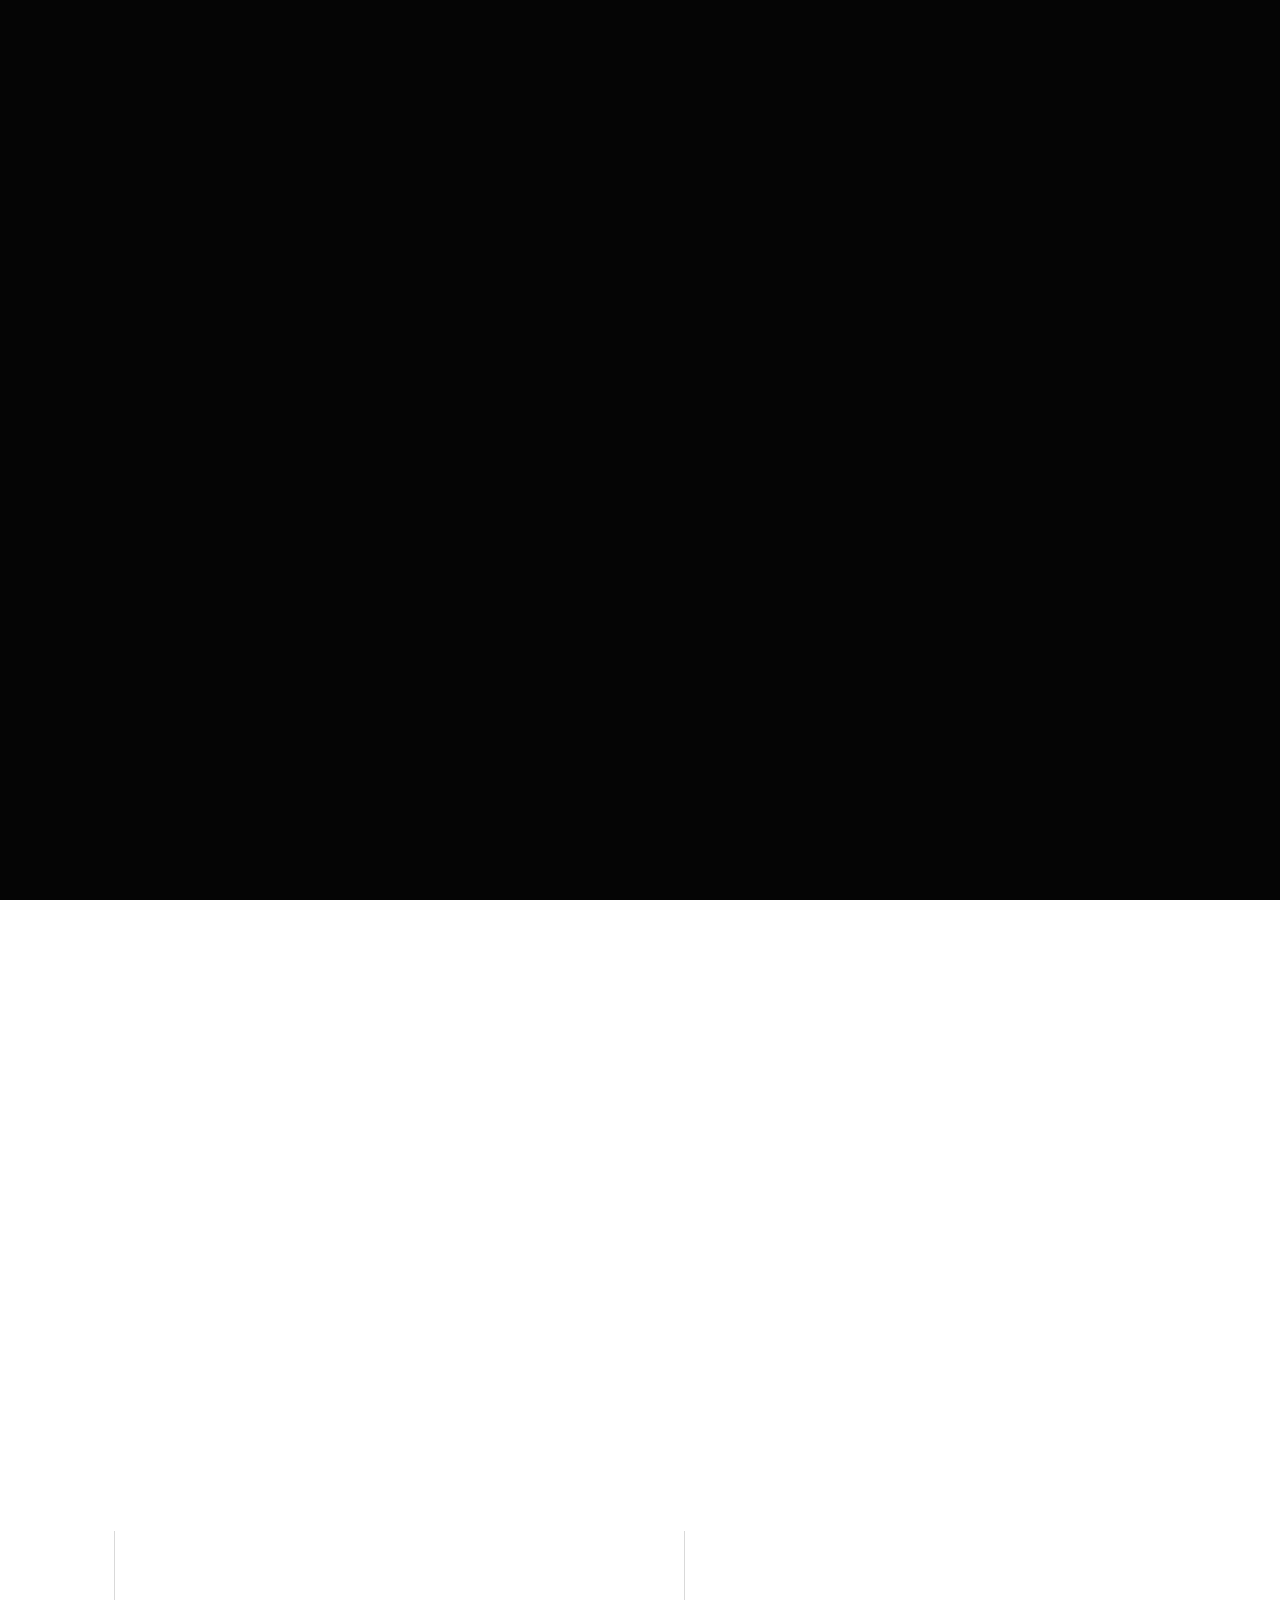
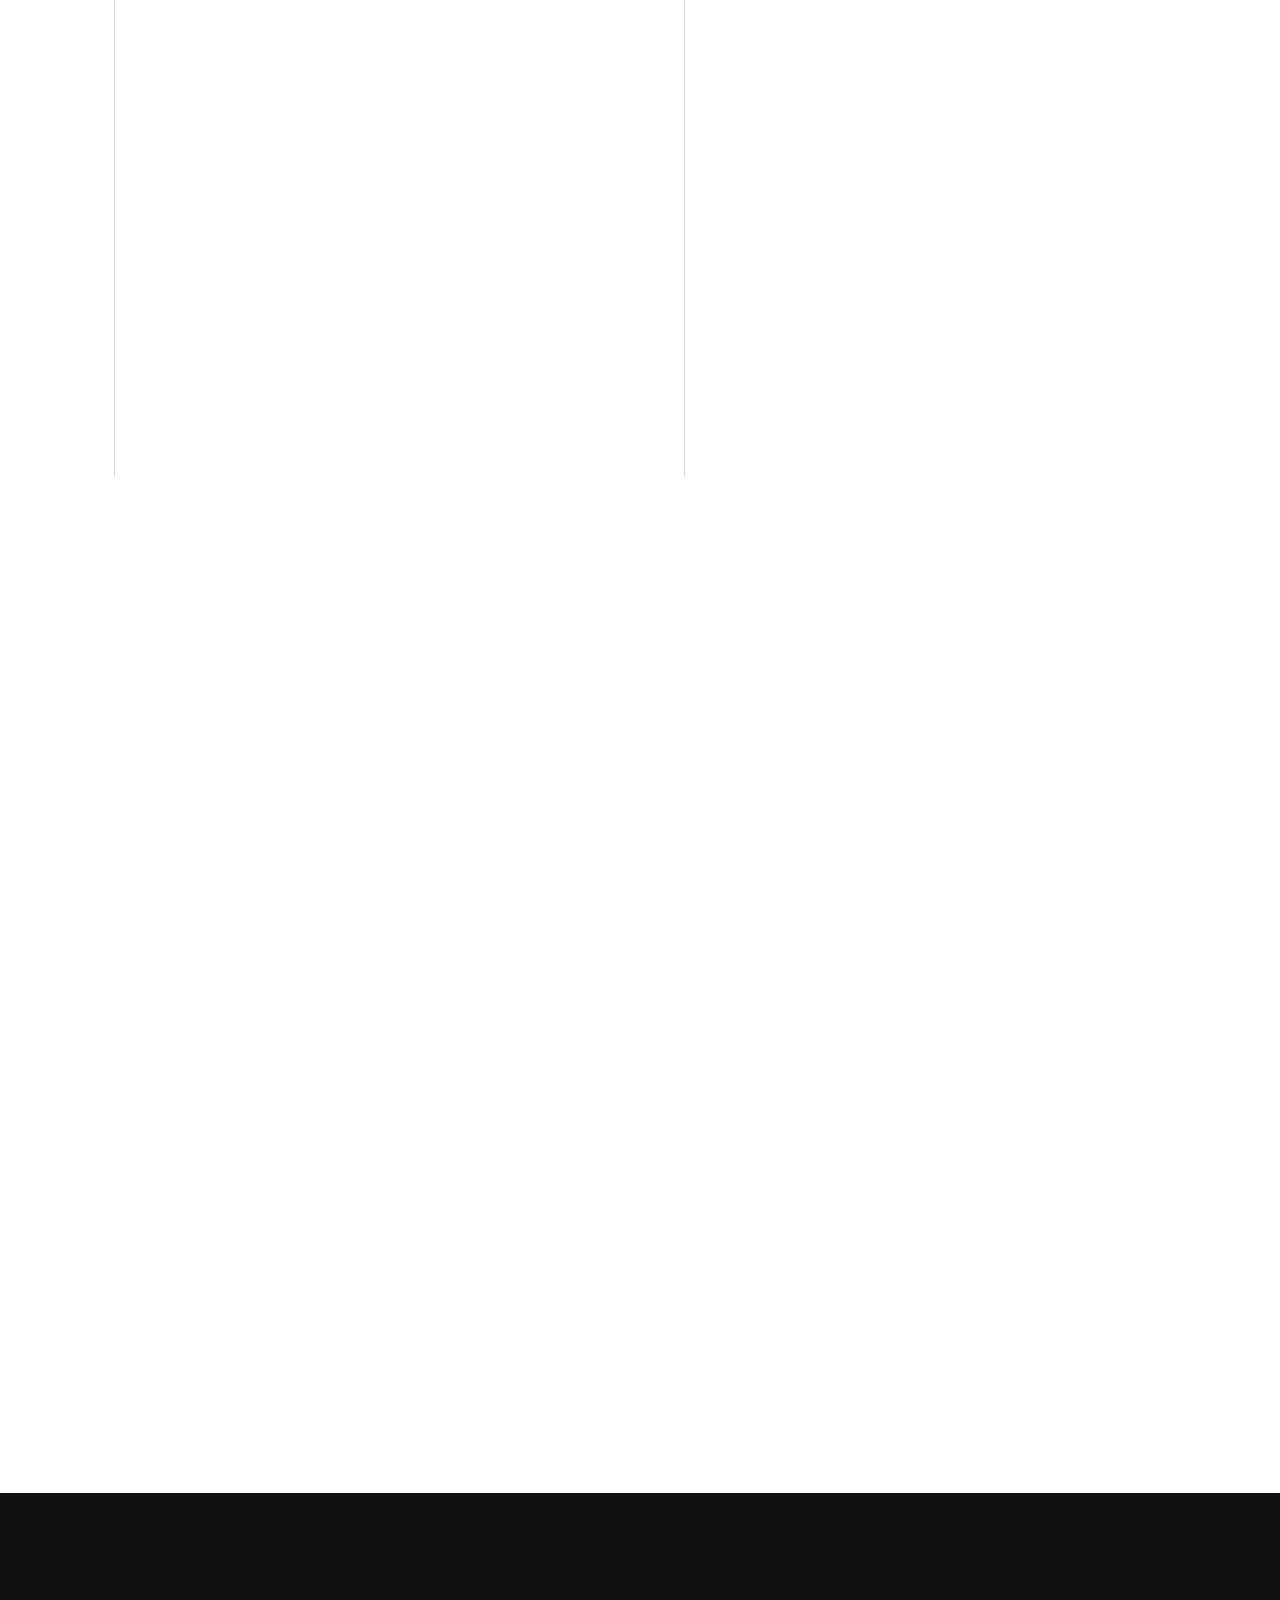
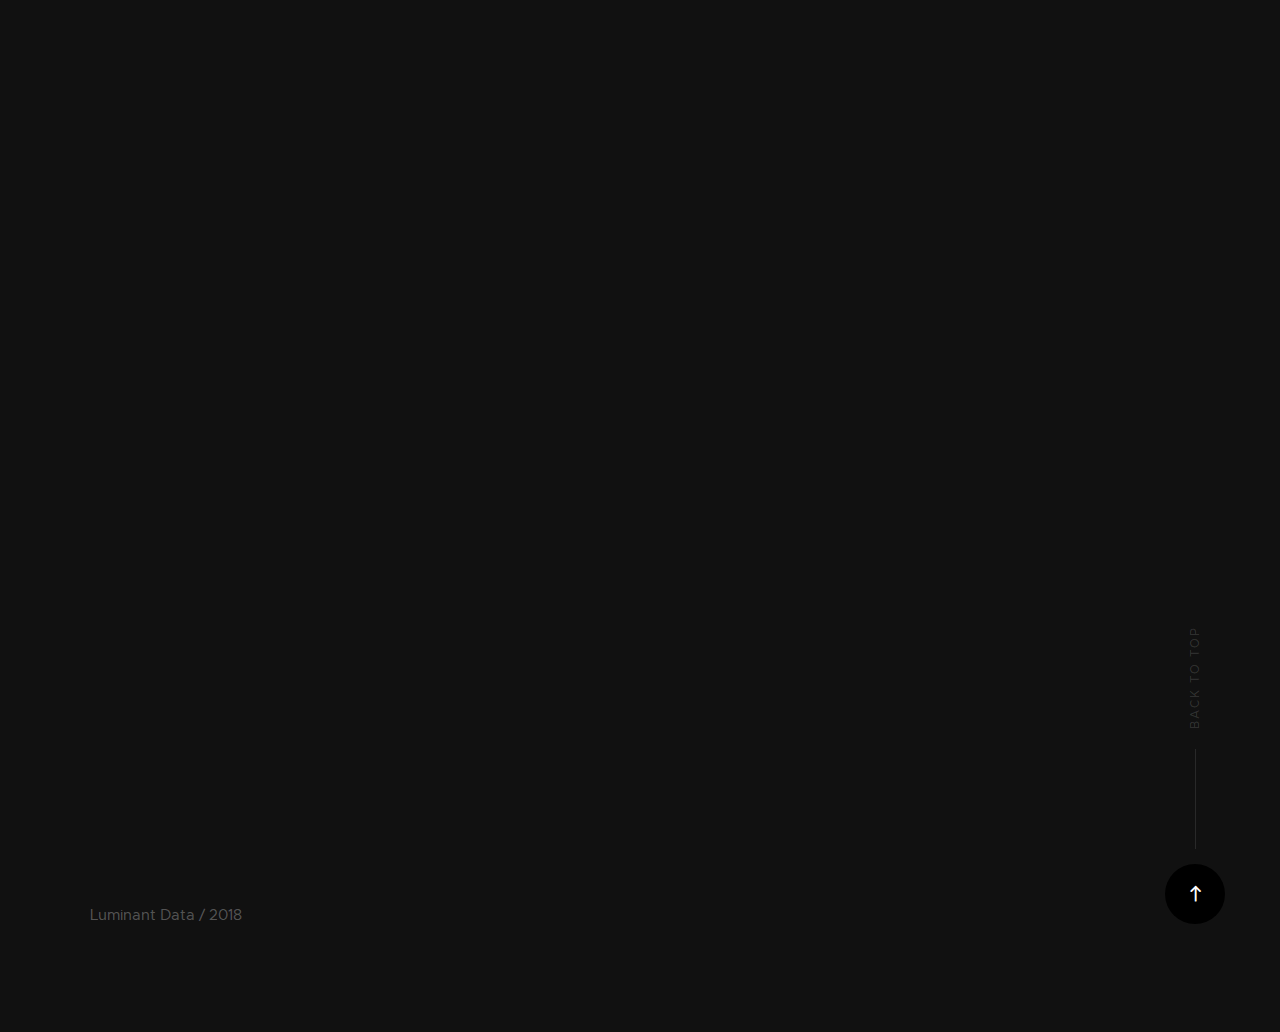
==== commit 4ade3794: "new site" ====
--- a/index.html
+++ b/index.html
@@ -1,491 +1,742 @@
-<!DOCTYPE HTML>
-<html>
-	<head>
-	<meta charset="utf-8">
-	<meta http-equiv="X-UA-Compatible" content="IE=edge">
-	<title>Balay Template</title>
-	<meta name="viewport" content="width=device-width, initial-scale=1">
-	<meta name="description" content="" />
-	<meta name="keywords" content="" />
-	<meta name="author" content="" />
-
-  <!-- Facebook and Twitter integration -->
-	<meta property="og:title" content=""/>
-	<meta property="og:image" content=""/>
-	<meta property="og:url" content=""/>
-	<meta property="og:site_name" content=""/>
-	<meta property="og:description" content=""/>
-	<meta name="twitter:title" content="" />
-	<meta name="twitter:image" content="" />
-	<meta name="twitter:url" content="" />
-	<meta name="twitter:card" content="" />
-
-	<!-- Place favicon.ico and apple-touch-icon.png in the root directory -->
-	<link rel="shortcut icon" href="favicon.ico">
-
-	<link href="https://fonts.googleapis.com/css?family=Quicksand:300,400,500,700" rel="stylesheet">
-	
-	<!-- Animate.css -->
-	<link rel="stylesheet" href="css/animate.css">
-	<!-- Icomoon Icon Fonts-->
-	<link rel="stylesheet" href="css/icomoon.css">
-	<!-- Bootstrap  -->
-	<link rel="stylesheet" href="css/bootstrap.css">
-	<!-- Flexslider  -->
-	<link rel="stylesheet" href="css/flexslider.css">
-	<!-- Flaticons  -->
-	<link rel="stylesheet" href="fonts/flaticon/font/flaticon.css">
-	<!-- Owl Carousel -->
-	<link rel="stylesheet" href="css/owl.carousel.min.css">
-	<link rel="stylesheet" href="css/owl.theme.default.min.css">
-	<!-- Theme style  -->
-	<link rel="stylesheet" href="css/style.css">
-
-	<!-- Modernizr JS -->
-	<script src="js/modernizr-2.6.2.min.js"></script>
-	<!-- FOR IE9 below -->
-	<!--[if lt IE 9]>
-	<script src="js/respond.min.js"></script>
-	<![endif]-->
-
-	</head>
-	<body>
-	<div id="colorlib-page">
-		<a href="#" class="js-colorlib-nav-toggle colorlib-nav-toggle"><i></i></a>
-		<aside id="colorlib-aside" role="complementary" class="border js-fullheight">
-			<h1 id="colorlib-logo"><a href="index.html">Balay</a></h1>
-			<nav id="colorlib-main-menu" role="navigation">
-				<ul>
-					<li class="colorlib-active"><a href="index.html">Home</a></li>
-					<li><a href="work.html">Project</a></li>
-					<li><a href="about.html">About</a></li>
-					<li><a href="services.html">Services</a></li>
-					<li><a href="blog.html">Blog</a></li>
-					<li><a href="contact.html">Contact</a></li>
-				</ul>
-			</nav>
-
-			<div class="colorlib-footer">
-				<p><small>&copy; <!-- Link back to Colorlib can't be removed. Template is licensed under CC BY 3.0. -->
-Copyright &copy;<script>document.write(new Date().getFullYear());</script> All rights reserved | This template is made with <i class="icon-heart" aria-hidden="true"></i> by <a href="https://colorlib.com" target="_blank">Colorlib</a>
-<!-- Link back to Colorlib can't be removed. Template is licensed under CC BY 3.0. --> </span> <span>Demo Images: <a href="http://nothingtochance.co/" target="_blank">nothingtochance.co</a></span></small></p>
-				<ul>
-					<li><a href="#"><i class="icon-facebook2"></i></a></li>
-					<li><a href="#"><i class="icon-twitter2"></i></a></li>
-					<li><a href="#"><i class="icon-instagram"></i></a></li>
-					<li><a href="#"><i class="icon-linkedin2"></i></a></li>
-				</ul>
-			</div>
-
-		</aside>
-
-		<div id="colorlib-main">
-			<aside id="colorlib-hero" class="js-fullheight">
-				<div class="flexslider js-fullheight">
-					<ul class="slides">
-				   	<li style="background-image: url(images/img_bg_1.jpg);">
-				   		<div class="overlay"></div>
-				   		<div class="container-fluid">
-				   			<div class="row">
-					   			<div class="col-md-6 col-md-offset-3 col-md-push-3 col-sm-12 col-xs-12 js-fullheight slider-text">
-					   				<div class="slider-text-inner">
-					   					<div class="desc">
-						   					<h1>An Inspiring Built Space</h1>
-						   					<h2>100% html5 bootstrap templates Made by <a href="https://colorlib.com/" target="_blank">colorlib.com</a></h2>
-												<p><a class="btn btn-primary btn-learn">View Project <i class="icon-arrow-right3"></i></a></p>
-											</div>
-					   				</div>
-					   			</div>
-					   		</div>
-				   		</div>
-				   	</li>
-				   	<li style="background-image: url(images/img_bg_2.jpg);">
-				   		<div class="overlay"></div>
-				   		<div class="container-fluid">
-				   			<div class="row">
-					   			<div class="col-md-6 col-md-offset-3 col-md-push-3 col-sm-12 col-xs-12 js-fullheight slider-text">
-					   				<div class="slider-text-inner">
-					   					<div class="desc">
-						   					<h1>Interior Design Studio</h1>
-												<h2>100% html5 bootstrap templates Made by <a href="https://colorlib.com/" target="_blank">colorlib.com</a></h2>
-												<p><a class="btn btn-primary btn-learn">View Project <i class="icon-arrow-right3"></i></a></p>
-											</div>
-					   				</div>
-					   			</div>
-					   		</div>
-				   		</div>
-				   	</li>
-				   	<li style="background-image: url(images/img_bg_3.jpg);">
-				   		<div class="overlay"></div>
-				   		<div class="container-fluid">
-				   			<div class="row">
-					   			<div class="col-md-6 col-md-offset-3 col-md-push-3 col-sm-12 col-xs-12 js-fullheight slider-text">
-					   				<div class="slider-text-inner">
-					   					<div class="desc">
-						   					<h1>The National Gallery</h1>
-												<h2>100% html5 bootstrap templates Made by <a href="https://colorlib.com/" target="_blank">colorlib.com</a></h2>
-												<p><a class="btn btn-primary btn-learn">View Project <i class="icon-arrow-right3"></i></a></p>
-											</div>
-					   				</div>
-					   			</div>
-					   		</div>
-				   		</div>
-				   	</li>
-				  	</ul>
-			  	</div>
-			</aside>
-
-			<div class="colorlib-about">
-				<div class="colorlib-narrow-content">
-					<div class="row">
-						<div class="col-md-6">
-							<div class="about-img animate-box" data-animate-effect="fadeInLeft" style="background-image: url(images/img_bg_2.jpg);">
-							</div>
-						</div>
-						<div class="col-md-6 animate-box" data-animate-effect="fadeInLeft">
-							<div class="about-desc">
-								<span class="heading-meta">Welcome</span>
-								<h2 class="colorlib-heading">Who we are</h2>
-								<p>On her way she met a copy. The copy warned the Little Blind Text, that where it came from it would have been rewritten a thousand times and everything that was left from its origin would be the word "and" and the Little Blind Text should turn around and return to its own, safe country.</p>
-								<p>A small river named Duden flows by their place and supplies it with the necessary regelialia. It is a paradisematic country, in which roasted parts of sentences fly into your mouth.</p>
-							</div>
-							<div class="row padding">
-								<div class="col-md-4 no-gutters animate-box" data-animate-effect="fadeInLeft">
-									<a href="#" class="steps active">
-										<p class="icon"><span><i class="icon-check"></i></span></p>
-										<h3>We are <br>pasionate</h3>
-									</a>
-								</div>
-								<div class="col-md-4 no-gutters animate-box" data-animate-effect="fadeInLeft">
-									<a href="#" class="steps">
-										<p class="icon"><span><i class="icon-check"></i></span></p>
-										<h3>Honest <br>Dependable</h3>
-									</a>
-								</div>
-								<div class="col-md-4 no-gutters animate-box" data-animate-effect="fadeInLeft">
-									<a href="#" class="steps">
-										<p class="icon"><span><i class="icon-check"></i></span></p>
-										<h3>Always <br>Improving</h3>
-									</a>
-								</div>
-							</div>
-						</div>
-					</div>
-				</div>
-			</div>
-			
-			<div class="colorlib-services">
-				<div class="colorlib-narrow-content">
-					<div class="row">
-						<div class="col-md-6 col-md-offset-3 col-md-pull-3 animate-box" data-animate-effect="fadeInLeft">
-							<span class="heading-meta">What I do?</span>
-							<h2 class="colorlib-heading">Here are some of my expertise</h2>
-						</div>
-					</div>
-					<div class="row">
-						<div class="col-md-6">
-							<div class="row">
-								<div class="col-md-12">
-									<div class="colorlib-feature animate-box" data-animate-effect="fadeInLeft">
-										<div class="colorlib-icon">
-											<i class="flaticon-worker"></i>
-										</div>
-										<div class="colorlib-text">
-											<h3>General Conctructing</h3>
-											<p>Far far away, behind the word mountains, far from the countries Vokalia and Consonantia, there live the blind texts. </p>
-										</div>
-									</div>
-
-									<div class="colorlib-feature animate-box" data-animate-effect="fadeInLeft">
-										<div class="colorlib-icon">
-											<i class="flaticon-sketch"></i>
-										</div>
-										<div class="colorlib-text">
-											<h3>Pre-Contruction Design</h3>
-											<p>Far far away, behind the word mountains, far from the countries Vokalia and Consonantia, there live the blind texts. </p>
-										</div>
-									</div>
-
-									<div class="colorlib-feature animate-box" data-animate-effect="fadeInLeft">
-										<div class="colorlib-icon">
-											<i class="flaticon-engineering"></i>
-										</div>
-										<div class="colorlib-text">
-											<h3>Building &amp; Modeling</h3>
-											<p>Far far away, behind the word mountains, far from the countries Vokalia and Consonantia, there live the blind texts. </p>
-										</div>
-									</div>
-
-									<div class="colorlib-feature animate-box" data-animate-effect="fadeInLeft">
-										<div class="colorlib-icon">
-											<i class="flaticon-crane"></i>
-										</div>
-										<div class="colorlib-text">
-											<h3>Construction Management</h3>
-											<p>Far far away, behind the word mountains, far from the countries Vokalia and Consonantia, there live the blind texts. </p>
-										</div>
-									</div>
-								</div>
-							</div>
-						</div>
-						<div class="col-md-6">
-							<div class="row">
-								<div class="col-md-6">
-									<a href="services.html" class="services-wrap animate-box" data-animate-effect="fadeInRight">
-										<div class="services-img" style="background-image: url(images/services-1.jpg)"></div>
-										<div class="desc">
-											<h3>Design &amp; Build</h3>
-										</div>
-									</a>
-									<a href="services.html" class="services-wrap animate-box" data-animate-effect="fadeInRight">
-										<div class="services-img" style="background-image: url(images/services-2.jpg)"></div>
-										<div class="desc">
-											<h3>House Remodeling</h3>
-										</div>
-									</a>
-									<a href="services.html" class="services-wrap animate-box" data-animate-effect="fadeInRight">
-										<div class="services-img" style="background-image: url(images/services-3.jpg)"></div>
-										<div class="desc">
-											<h3>Construction Management</h3>
-										</div>
-									</a>
-								</div>
-								<div class="col-md-6 move-bottom">
-									<a href="services.html" class="services-wrap animate-box" data-animate-effect="fadeInRight">
-										<div class="services-img" style="background-image: url(images/services-4.jpg)"></div>
-										<div class="desc">
-											<h3>Painting &amp; Tiling</h3>
-										</div>
-									</a>
-									<a href="services.html" class="services-wrap animate-box" data-animate-effect="fadeInRight">
-										<div class="services-img" style="background-image: url(images/services-5.jpg)"></div>
-										<div class="desc">
-											<h3>Kitchen Remodeling</h3>
-										</div>
-									</a>
-								</div>
-							</div>
-						</div>
-					</div>
-				</div>
-			</div>
-			
-			<div id="colorlib-counter" class="colorlib-counters" style="background-image: url(images/cover_bg_1.jpg);" data-stellar-background-ratio="0.5">
-				<div class="overlay"></div>
-				<div class="colorlib-narrow-content">
-					<div class="row">
-					</div>
-					<div class="row">
-						<div class="col-md-3 text-center animate-box">
-							<span class="icon"><i class="flaticon-skyline"></i></span>
-							<span class="colorlib-counter js-counter" data-from="0" data-to="1539" data-speed="5000" data-refresh-interval="50"></span>
-							<span class="colorlib-counter-label">Projects</span>
-						</div>
-						<div class="col-md-3 text-center animate-box">
-							<span class="icon"><i class="flaticon-engineer"></i></span>
-							<span class="colorlib-counter js-counter" data-from="0" data-to="3653" data-speed="5000" data-refresh-interval="50"></span>
-							<span class="colorlib-counter-label">Employees</span>
-						</div>
-						<div class="col-md-3 text-center animate-box">
-							<span class="icon"><i class="flaticon-architect-with-helmet"></i></span>
-							<span class="colorlib-counter js-counter" data-from="0" data-to="5987" data-speed="5000" data-refresh-interval="50"></span>
-							<span class="colorlib-counter-label">Constructor</span>
-						</div>
-						<div class="col-md-3 text-center animate-box">
-							<span class="icon"><i class="flaticon-worker"></i></span>
-							<span class="colorlib-counter js-counter" data-from="0" data-to="3999" data-speed="5000" data-refresh-interval="50"></span>
-							<span class="colorlib-counter-label">Partners</span>
-						</div>
-					</div>
-				</div>
-			</div>
-
-			<div class="colorlib-work">
-				<div class="colorlib-narrow-content">
-					<div class="row">
-						<div class="col-md-6 col-md-offset-3 col-md-pull-3 animate-box" data-animate-effect="fadeInLeft">
-							<span class="heading-meta">My Work</span>
-							<h2 class="colorlib-heading animate-box">Recent Work</h2>
-						</div>
-					</div>
-					<div class="row">
-						<div class="col-md-6 animate-box" data-animate-effect="fadeInLeft">
-							<div class="project" style="background-image: url(images/img-1.jpg);">
-								<div class="desc">
-									<div class="con">
-										<h3><a href="work.html">Work 01</a></h3>
-										<span>Building</span>
-										<p class="icon">
-											<span><a href="#"><i class="icon-share3"></i></a></span>
-											<span><a href="#"><i class="icon-eye"></i> 100</a></span>
-											<span><a href="#"><i class="icon-heart"></i> 49</a></span>
-										</p>
-									</div>
-								</div>
-							</div>
-						</div>
-						<div class="col-md-3 animate-box" data-animate-effect="fadeInLeft">
-							<div class="project" style="background-image: url(images/img-2.jpg);">
-								<div class="desc">
-									<div class="con">
-										<h3><a href="work.html">Work 02</a></h3>
-										<span>House, Apartment</span>
-										<p class="icon">
-											<span><a href="#"><i class="icon-share3"></i></a></span>
-											<span><a href="#"><i class="icon-eye"></i> 100</a></span>
-											<span><a href="#"><i class="icon-heart"></i> 49</a></span>
-										</p>
-									</div>
-								</div>
-							</div>
-						</div>
-						<div class="col-md-3 animate-box" data-animate-effect="fadeInLeft">
-							<div class="project" style="background-image: url(images/img-3.jpg);">
-								<div class="desc">
-									<div class="con">
-										<h3><a href="work.html">Work 03</a></h3>
-										<span>Dining Room</span>
-										<p class="icon">
-											<span><a href="#"><i class="icon-share3"></i></a></span>
-											<span><a href="#"><i class="icon-eye"></i> 100</a></span>
-											<span><a href="#"><i class="icon-heart"></i> 49</a></span>
-										</p>
-									</div>
-								</div>
-							</div>
-						</div>
-						<div class="col-md-3 animate-box" data-animate-effect="fadeInLeft">
-							<div class="project" style="background-image: url(images/img-4.jpg);">
-								<div class="desc">
-									<div class="con">
-										<h3><a href="work.html">Work 04</a></h3>
-										<span>House, Building</span>
-										<p class="icon">
-											<span><a href="#"><i class="icon-share3"></i></a></span>
-											<span><a href="#"><i class="icon-eye"></i> 100</a></span>
-											<span><a href="#"><i class="icon-heart"></i> 49</a></span>
-										</p>
-									</div>
-								</div>
-							</div>
-						</div>
-						<div class="col-md-3 animate-box" data-animate-effect="fadeInLeft">
-							<div class="project" style="background-image: url(images/img-5.jpg);">
-								<div class="desc">
-									<div class="con">
-										<h3><a href="work.html">Work 05</a></h3>
-										<span>Condo, Pad</span>
-										<p class="icon">
-											<span><a href="#"><i class="icon-share3"></i></a></span>
-											<span><a href="#"><i class="icon-eye"></i> 100</a></span>
-											<span><a href="#"><i class="icon-heart"></i> 49</a></span>
-										</p>
-									</div>
-								</div>
-							</div>
-						</div>
-						<div class="col-md-6 animate-box" data-animate-effect="fadeInLeft">
-							<div class="project" style="background-image: url(images/img-6.jpg);">
-								<div class="desc">
-									<div class="con">
-										<h3><a href="work.html">Work 06</a></h3>
-										<span>Table, Chairs</span>
-										<p class="icon">
-											<span><a href="#"><i class="icon-share3"></i></a></span>
-											<span><a href="#"><i class="icon-eye"></i> 100</a></span>
-											<span><a href="#"><i class="icon-heart"></i> 49</a></span>
-										</p>
-									</div>
-								</div>
-							</div>
-						</div>
-					</div>
-				</div>
-			</div>
-
-			<div class="colorlib-blog">
-				<div class="colorlib-narrow-content">
-					<div class="row">
-						<div class="col-md-6 col-md-offset-3 col-md-pull-3 animate-box" data-animate-effect="fadeInLeft">
-							<span class="heading-meta">Read</span>
-							<h2 class="colorlib-heading">Recent Blog</h2>
-						</div>
-					</div>
-					<div class="row">
-						<div class="col-md-4 col-sm-6 animate-box" data-animate-effect="fadeInLeft">
-							<div class="blog-entry">
-								<a href="blog.html" class="blog-img"><img src="images/blog-1.jpg" class="img-responsive" alt="HTML5 Bootstrap Template by colorlib.com"></a>
-								<div class="desc">
-									<span><small>April 14, 2018 </small> | <small> Web Design </small> | <small> <i class="icon-bubble3"></i> 4</small></span>
-									<h3><a href="blog.html">Renovating National Gallery</a></h3>
-									<p>Separated they live in Bookmarksgrove right at the coast of the Semantics, a large language ocean.</p>
-								</div>
-							</div>
-						</div>
-						<div class="col-md-4 col-sm-6 animate-box" data-animate-effect="fadeInLeft">
-							<div class="blog-entry">
-								<a href="blog.html" class="blog-img"><img src="images/blog-2.jpg" class="img-responsive" alt="HTML5 Bootstrap Template by colorlib.com"></a>
-								<div class="desc">
-									<span><small>April 14, 2018 </small> | <small> Web Design </small> | <small> <i class="icon-bubble3"></i> 4</small></span>
-									<h3><a href="blog.html">Wordpress for a Beginner</a></h3>
-									<p>Separated they live in Bookmarksgrove right at the coast of the Semantics, a large language ocean.</p>
-								</div>
-							</div>
-						</div>
-						<div class="col-md-4 col-sm-6 animate-box" data-animate-effect="fadeInLeft">
-							<div class="blog-entry">
-								<a href="blog.html" class="blog-img"><img src="images/blog-3.jpg" class="img-responsive" alt="HTML5 Bootstrap Template by colorlib.com"></a>
-								<div class="desc">
-									<span><small>April 14, 2018 </small> | <small> Inspiration </small> | <small> <i class="icon-bubble3"></i> 4</small></span>
-									<h3><a href="blog.html">Make website from scratch</a></h3>
-									<p>Separated they live in Bookmarksgrove right at the coast of the Semantics, a large language ocean.</p>
-								</div>
-							</div>
-						</div>
-					</div>
-				</div>
-			</div>
-
-			<div id="get-in-touch" class="colorlib-bg-color">
-				<div class="colorlib-narrow-content">
-					<div class="row">
-						<div class="col-md-6 animate-box" data-animate-effect="fadeInLeft">
-							<h2>Get in Touch!</h2>
-						</div>
-					</div>
-					<div class="row">
-						<div class="col-md-6 col-md-offset-3 col-md-pull-3 animate-box" data-animate-effect="fadeInLeft">
-							<p class="colorlib-lead">Separated they live in Bookmarksgrove right at the coast of the Semantics, a large language ocean.</p>
-							<p><a href="#" class="btn btn-primary btn-learn">Contact me!</a></p>
-						</div>
-						
-					</div>
-				</div>
-			</div>
-		</div>
-	</div>
-
-	<!-- jQuery -->
-	<script src="js/jquery.min.js"></script>
-	<!-- jQuery Easing -->
-	<script src="js/jquery.easing.1.3.js"></script>
-	<!-- Bootstrap -->
-	<script src="js/bootstrap.min.js"></script>
-	<!-- Waypoints -->
-	<script src="js/jquery.waypoints.min.js"></script>
-	<!-- Flexslider -->
-	<script src="js/jquery.flexslider-min.js"></script>
-	<!-- Sticky Kit -->
-	<script src="js/sticky-kit.min.js"></script>
-	<!-- Owl carousel -->
-	<script src="js/owl.carousel.min.js"></script>
-	<!-- Counters -->
-	<script src="js/jquery.countTo.js"></script>
-	
-	
-	<!-- MAIN JS -->
-	<script src="js/main.js"></script>
-
-	</body>
-</html>
-
+<!DOCTYPE html>
+<html class="no-js" lang="en">
+<head>
+
+    <!--- basic page needs
+    ================================================== -->
+    <meta charset="utf-8">
+    <title>Luminant Data</title>
+    <meta name="description" content="">
+    <meta name="author" content="">
+
+    <!-- mobile specific metas
+    ================================================== -->
+    <meta name="viewport" content="width=device-width, initial-scale=1">
+
+    <!-- CSS
+    ================================================== -->
+    <link rel="stylesheet" href="css/base.css">
+    <link rel="stylesheet" href="css/vendor.css">
+    <link rel="stylesheet" href="css/main.css">
+
+    <!-- script
+    ================================================== -->
+    <script src="js/modernizr.js"></script>
+    <script src="js/pace.min.js"></script>
+
+    <!-- favicons
+    ================================================== -->
+    <link rel="shortcut icon" href="favicon.ico" type="image/x-icon">
+    <link rel="icon" href="favicon.ico" type="image/x-icon">
+
+</head>
+
+<body id="top">
+
+    <!-- header
+    ================================================== -->
+    <header class="s-header">
+
+        <div class="header-logo">
+            <a class="site-logo" href="index.html">
+                <img src="images/logo.png" style="width:50px; height:50px;" alt="Homepage">
+            </a>
+        </div> <!-- end header-logo -->
+
+<!--         <nav class="header-nav">
+
+            <a href="#0" class="header-nav__close" title="close"><span>Close</span></a>
+
+            <div class="header-nav__content">
+                <h3>Luminant Data</h3>
+                
+                <ul class="header-nav__list">
+                    <li class="current"><a class="smoothscroll"  href="#home" title="home">Home</a></li>
+                     <li><a class="smoothscroll"  href="#about" title="about">About</a></li>
+                    <li><a class="smoothscroll"  href="#services" title="services">Product</a></li>
+                    <li><a class="smoothscroll"  href="#works" title="works">Works</a></li> 
+                    <li><a class="smoothscroll"  href="#contact" title="contact">Contact</a></li>
+                </ul>
+    
+                <p>Built ❤ in Anchorage, Alaska & San Francisco.</p>
+    
+                <ul class="header-nav__social">
+                     <li>
+                        <a href="#0"><i class="fab fa-facebook"></i></a>
+                    </li>
+                    <li>
+                        <a href="#0"><i class="fab fa-twitter"></i></a>
+                    </li>
+                    <li>
+                        <a href="#0"><i class="fab fa-instagram"></i></a>
+                    </li> 
+                </ul>
+
+            </div>
+
+        </nav> -->
+
+<!--         <a class="header-menu-toggle" href="#0">
+            <span class="header-menu-icon"></span>
+        </a> -->
+
+    </header> <!-- end s-header -->
+
+
+    <!-- home
+    ================================================== -->
+    <section id="home" class="s-home target-section" data-parallax="scroll" data-image-src="images/DSC_0976.jpg" data-natural-width=3000 data-natural-height=2000 data-position-y=top>
+
+        <div class="shadow-overlay"></div>
+
+        <div class="home-content">
+
+            <div class="row home-content__main">
+                <h1>
+                One Arctic,<br>
+                One data Atlas.
+                </h1>
+
+                <p>
+                Data & Analytics for monitoring remote geography.
+                </p>
+            </div> <!-- end home-content__main -->
+
+        </div> <!-- end home-content -->
+
+<!--         <ul class="home-sidelinks">
+            <li><a class="smoothscroll" href="#about">About<span>who we are</span></a></li>
+            <li><a class="smoothscroll" href="#services">Products<span>what we do</span></a></li>
+            <li><a  class="smoothscroll" href="#contact">Contact<span>get in touch</span></a></li>
+        </ul> -->
+
+        <ul class="home-social">
+<!--             <li class="home-social-title">Follow Us</li>
+            <li><a href="#0">
+                <i class="fab fa-facebook"></i>
+                <span class="home-social-text">Facebook</span>
+            </a></li>
+            <li><a href="#0">
+                <i class="fab fa-twitter"></i>
+                <span class="home-social-text">Twitter</span>
+            </a></li>
+            <li><a href="#0">
+                <i class="fab fa-linkedin"></i>
+                <span class="home-social-text">LinkedIn</span>
+            </a></li> -->
+        </ul> <!-- end home-social -->
+
+        <a href="#about" class="home-scroll smoothscroll">
+            <span class="home-scroll__text">Scroll Down</span>
+            <span class="home-scroll__icon"></span>
+        </a> <!-- end home-scroll -->
+
+    </section> <!-- end s-home -->
+
+
+    <!-- about
+    ================================================== -->
+    <section id='about' class="s-about">
+
+        <div class="row section-header" data-aos="fade-up">
+            <div class="col-full">
+                <h3 class="subhead">Products</h3>
+                <h1 class="display-1">The Atlas</h1>
+            </div>
+        </div> <!-- end section-header -->
+
+        <div class="row" data-aos="fade-up">
+            <div class="col-full">
+                <p class="lead">
+                <b>Monitor infrastructure, land, and the environment using one single data source.</b> <br>
+                Building geographic analysis should be easy, but every organization must duplicate 
+                the work of acquiring and integrating data, which can easily incur costs of $20k 
+                per dataset in remote settings. 
+                The Atlas is an integrated data source of remote near-ground aerial geographic data. 
+                We currently service Alaska, our first market.
+                </p>
+            </div>
+        </div> <!-- end about-desc -->
+
+        <div class="row">
+                
+            <div class="about-process process block-1-2 block-tab-full">
+
+                <div class="process__vline-left"></div>
+                <div class="process__vline-right"></div>
+
+                <div class="col-block process__col" data-item="1" data-aos="fade-up">
+                    <div class="process__text">
+                        <h4>One Data Source.</h4>
+                        <p>All flights and missions integrate into one data source called <b>the Atlas</b>.
+                        	With every flight, the platform becomes more accurate and comprehensive for all customers.
+                        </p>
+                    </div>
+                </div>
+                <div class="col-block process__col" data-item="2" data-aos="fade-up">
+                    <div class="process__text">
+                        <h4>Near-Ground Data</h4>
+                        <p>Satellite data is extremely valuable, but falls short meter to centimeter fidelity. 
+                        	Where surveying typically requires helicopters or planes, 
+                        	using unmanned aerial vehicles and sophisticated modern sensors reduces costs by 95%.
+                        </p>
+                    </div>
+                </div>
+                <div class="col-block process__col" data-item="3" data-aos="fade-up">
+                    <div class="process__text">
+                        <h4>Integration as a Product</h4>
+                        <p>
+                        We specialize in multi-source data integration. Our software engineering, machine learning, analytics, and
+                        product teams have experience from Silicon Valley to the oil fields of Prudhoe Bay. 
+                        The data platform additionally integrates data sources from openly available monitoring programs.
+                        </p>
+                    </div>
+                </div>
+                <div class="col-block process__col" data-item="4" data-aos="fade-up">
+                    <div class="process__text">
+                        <h4>Remote Surveying: Alaska</h4>
+                        <p>
+                        	We and our partners support fully-licensed flight planning and execution for the most 
+                        	remote and difficult surveying operations. From photogrammetry to multispectral, we reach 
+                        	the most remote environments in the Arctic with the latest technology with our network of pilots. 
+                        	Our network currently operates in Alaska.
+                        </p>
+                    </div>
+                </div>
+
+            </div>
+        </div>
+
+        <div class="row" data-aos="fade-up">
+            <div class="col-full">
+                <h2>Pilot: Remote Sensing of Ice Thickness</h2>
+		        <p>From the most remote islands of Bering Sea to the Kobuk delta, we bring data together 
+                to solve remote analytics challenges. We piloted combinging a near-ground sensor data with
+                aerial photogrammetry to measure ice thickness. 
+                <br>
+                <i>Collaboration with <a>K2 Dronotics</a href="http://k2dron.es">, April 2018</i></p>
+		        <iframe style="display: block; margin-left: auto; margin-right: auto; width: 100%;" src="https://docs.google.com/presentation/d/e/2PACX-1vSXcUm7xfY_5uxwLjh5iITzuSqhFIwLb9TlDupgrDSG6HS1wwxs4v1RpiMLb_Jnu6pgY8GUm_kN8OM-/embed?start=false&loop=true&delayms=3000" frameborder="0" width="960" height="569" allowfullscreen="true" mozallowfullscreen="true" webkitallowfullscreen="true"></iframe>
+            </p>
+            </div>
+
+        </div>
+
+    </section> <!-- end s-about -->
+
+
+    <!-- services
+    ================================================== -->
+    <!-- <section id='services' class="s-services light-gray">
+
+        <div class="row section-header" data-aos="fade-up">
+            <div class="col-full">
+                <h3 class="subhead">What We Do</h3>
+                <h1 class="display-1">We have everything you need to launch and grow a successful digital business.</h1>
+            </div>
+        </div> 
+
+        <div class="row" data-aos="fade-up">
+            <div class="col-full">
+                <p class="lead">
+                Lorem ipsum dolor sit amet, consectetur adipisicing elit, sed do eiusmod tempor incididunt ut labore et dolore magna aliqua. Ut enim ad minim veniam, quis nostrud exercitation ullamco laboris nisi ut aliquip ex ea commodo consequat. Duis aute irure dolor in reprehenderit in voluptate velit esse. 
+                </p>
+            </div>
+        </div> 
+
+        <div class="row services-list block-1-3 block-m-1-2 block-tab-full">
+
+            <div class="col-block service-item " data-aos="fade-up">
+                <div class="service-icon service-icon--brand-identity">
+                    <i class="icon-tv"></i>
+                </div>
+                <div class="service-text">
+                    <h3 class="h4">Brand Identity</h3>
+                    <p>Nemo cupiditate ab quibusdam quaerat impedit magni. Earum suscipit ipsum laudantium. 
+                    Quo delectus est. Maiores voluptas ab sit natus veritatis ut. Debitis nulla cumque veritatis.
+                    Sunt suscipit voluptas ipsa in tempora esse soluta sint.
+                    </p>
+                </div>
+            </div>
+
+            <div class="col-block service-item" data-aos="fade-up">
+                <div class="service-icon  service-icon--illustration">
+                    <i class="icon-group"></i>
+                </div>
+                <div class="service-text">
+                    <h3 class="h4">Illustration</h3>
+                    <p>Nemo cupiditate ab quibusdam quaerat impedit magni. Earum suscipit ipsum laudantium. 
+                    Quo delectus est. Maiores voluptas ab sit natus veritatis ut. Debitis nulla cumque veritatis.
+                    Sunt suscipit voluptas ipsa in tempora esse soluta sint.
+                    </p>
+                </div>
+            </div>
+
+            <div class="col-block service-item" data-aos="fade-up">
+                <div class="service-icon  service-icon--web-design">
+                    <i class="icon-earth"></i>
+                </div>  
+                <div class="service-text">
+                    <h3 class="h4">Web Design</h3>
+                    <p>Nemo cupiditate ab quibusdam quaerat impedit magni. Earum suscipit ipsum laudantium. 
+                    Quo delectus est. Maiores voluptas ab sit natus veritatis ut. Debitis nulla cumque veritatis.
+                    Sunt suscipit voluptas ipsa in tempora esse soluta sint.
+                    </p>
+                </div>
+            </div>
+
+            <div class="col-block service-item" data-aos="fade-up">
+                <div class="service-icon service-icon--product-strategy">
+                    <i class="icon-cube"></i>
+                </div>
+                <div class="service-text">
+                    <h3 class="h4">Product Strategy</h3>
+                    <p>Nemo cupiditate ab quibusdam quaerat impedit magni. Earum suscipit ipsum laudantium. 
+                    Quo delectus est. Maiores voluptas ab sit natus veritatis ut. Debitis nulla cumque veritatis.
+                    Sunt suscipit voluptas ipsa in tempora esse soluta sint.
+                    </p>
+                </div>
+            </div>
+
+            <div class="col-block service-item" data-aos="fade-up">
+                <div class="service-icon  service-icon--ui-design">
+                    <i class="icon-window"></i>
+                </div>
+                <div class="service-text">
+                    <h3 class="h4">UI/UX Design</h3>
+                    <p>Nemo cupiditate ab quibusdam quaerat impedit magni. Earum suscipit ipsum laudantium. 
+                    Quo delectus est. Maiores voluptas ab sit natus veritatis ut. Debitis nulla cumque veritatis.
+                    Sunt suscipit voluptas ipsa in tempora esse soluta sint.
+                    </p>
+                </div>
+            </div>
+    
+            <div class="col-block service-item" data-aos="fade-up">
+                <div class="service-icon service-icon--mobile-dev">
+                    <i class="icon-lego-block"></i>
+                </div>
+                <div class="service-text">
+                    <h3 class="h4">Mobile Development</h3>
+                    <p>Nemo cupiditate ab quibusdam quaerat impedit magni. Earum suscipit ipsum laudantium. 
+                    Quo delectus est. Maiores voluptas ab sit natus veritatis ut. Debitis nulla cumque veritatis.
+                    Sunt suscipit voluptas ipsa in tempora esse soluta sint.
+                    </p>
+                </div>
+            </div>
+
+        </div> 
+
+    </section>  -->
+
+
+    <!-- works
+    ================================================== -->
+    <!--<section id='works' class="s-works">
+                
+        <div class="row section-header" data-aos="fade-up">
+            <div class="col-full">
+                <h3 class="subhead">Featured Works</h3>
+                <h1 class="display-1">These are some of our recent design projects and we are so excited to show them to you.</h1>
+            </div>
+        </div> 
+
+        <div class="row masonry-wrap">
+            <div class="masonry">
+
+                <div class="masonry__brick" data-aos="fade-up">
+                    <div class="item-folio">
+
+                        <div class="item-folio__thumb">
+                            <a href="images/portfolio/gallery/g-lamp.jpg" class="thumb-link" title="Lamp" data-size="1050x700">
+                                <img src="images/portfolio/lamp.jpg" 
+                                     srcset="images/portfolio/lamp.jpg 1x, images/portfolio/lamp@2x.jpg 2x" alt="">
+                            </a>
+                        </div>
+
+                        <div class="item-folio__text">
+                            <h3 class="item-folio__title">
+                                Lamp
+                            </h3>
+                            <p class="item-folio__cat">
+                                Web Design
+                            </p>
+                        </div>
+
+                        <a href="https://www.behance.net/" class="item-folio__project-link" title="Project link">
+                            Project Link
+                        </a>
+
+                        <div class="item-folio__caption">
+                            <p>Vero molestiae sed aut natus excepturi. Et tempora numquam. Temporibus iusto quo.Unde dolorem corrupti neque nisi.</p>
+                        </div>
+
+                    </div> 
+                </div> 
+
+                <div class="masonry__brick" data-aos="fade-up">
+                    <div class="item-folio">
+
+                        <div class="item-folio__thumb">
+                            <a href="images/portfolio/gallery/g-salad.jpg" class="thumb-link" title="Salad" data-size="1050x700">
+                                <img src="images/portfolio/salad.jpg" 
+                                     srcset="images/portfolio/salad.jpg 1x, images/portfolio/salad@2x.jpg 2x" alt="">
+                            </a>
+                        </div>
+
+                        <div class="item-folio__text">
+                            <h3 class="item-folio__title">
+                                Salad
+                            </h3>
+                            <p class="item-folio__cat">
+                                Branding
+                            </p>
+                        </div>
+
+                        <a href="https://www.behance.net/" class="item-folio__project-link" title="Project link">
+                            Project Link
+                        </a>
+
+                        <span class="item-folio__caption">
+                            <p>Vero molestiae sed aut natus excepturi. Et tempora numquam. Temporibus iusto quo.Unde dolorem corrupti neque nisi.</p>
+                        </span>
+
+                    </div> 
+                </div> 
+
+                <div class="masonry__brick" data-aos="fade-up">
+                    <div class="item-folio">
+
+                        <div class="item-folio__thumb">
+                            <a href="images/portfolio/gallery/g-woodcraft.jpg" class="thumb-link" title="Woodcraft" data-size="1050x700">
+                                <img src="images/portfolio/woodcraft.jpg"
+                                     srcset="images/portfolio/woodcraft.jpg 1x, images/portfolio/woodcraft@2x.jpg 2x" alt="">
+                            </a>
+                        </div>
+
+                        <div class="item-folio__text">
+                            <h3 class="item-folio__title">
+                                Woodcraft
+                            </h3>
+                            <p class="item-folio__cat">
+                                Branding
+                            </p>
+                        </div>
+
+                        <a href="https://www.behance.net/" class="item-folio__project-link" title="Project link">
+                            Project Link
+                        </a>
+
+                        <span class="item-folio__caption">
+                            <p>Vero molestiae sed aut natus excepturi. Et tempora numquam. Temporibus iusto quo.Unde dolorem corrupti neque nisi.</p>
+                        </span>
+
+                    </div> 
+                </div> 
+
+                <div class="masonry__brick" data-aos="fade-up">
+                    <div class="item-folio">
+
+                        <div class="item-folio__thumb">
+                            <a href="images/portfolio/gallery/g-liberty.jpg" class="thumb-link" title="Liberty" data-size="1050x700">
+                                <img src="images/portfolio/liberty.jpg"
+                                     srcset="images/portfolio/liberty.jpg 1x, images/portfolio/liberty@2x.jpg 2x" alt="">
+                            </a>
+                        </div>
+
+                        <div class="item-folio__text">
+                            <h3 class="item-folio__title">
+                                Liberty
+                            </h3>
+                            <p class="item-folio__cat">
+                                Web Development
+                            </p>
+                        </div>
+
+                        <a href="https://www.behance.net/" class="item-folio__project-link" title="Project link">
+                            Project Link
+                        </a>
+
+                        <span class="item-folio__caption">
+                            <p>Vero molestiae sed aut natus excepturi. Et tempora numquam. Temporibus iusto quo.Unde dolorem corrupti neque nisi.</p>
+                        </span>
+
+                    </div> 
+                </div> 
+
+
+                <div class="masonry__brick" data-aos="fade-up">
+                    <div class="item-folio">
+
+                        <div class="item-folio__thumb">
+                            <a href="images/portfolio/gallery/g-fuji.jpg" class="thumb-link" title="Fuji" data-size="1050x700">
+                                <img src="images/portfolio/fuji.jpg"
+                                     srcset="images/portfolio/fuji.jpg 1x, images/portfolio/fuji@2x.jpg 2x" alt="">
+                            </a>
+                        </div>
+
+                        <div class="item-folio__text">
+                            <h3 class="item-folio__title">
+                                Fuji
+                            </h3>
+                            <p class="item-folio__cat">
+                                Web Design
+                            </p>
+                        </div>
+
+                        <a href="https://www.behance.net/" class="item-folio__project-link" title="Project link">
+                            Project Link
+                        </a>
+
+                        <span class="item-folio__caption">
+                            <p>Vero molestiae sed aut natus excepturi. Et tempora numquam. Temporibus iusto quo.Unde dolorem corrupti neque nisi.</p>
+                        </span>
+
+                    </div> 
+                </div> 
+
+                 <div class="masonry__brick" data-aos="fade-up">
+                    <div class="item-folio">
+
+                        <div class="item-folio__thumb">
+                            <a href="images/portfolio/gallery/g-shutterbug.jpg" class="thumb-link" title="Shutterbug" data-size="1050x700">
+                                <img src="images/portfolio/shutterbug.jpg"
+                                     srcset="images/portfolio/shutterbug.jpg 1x, images/portfolio/shutterbug@2x.jpg 2x" alt="">
+                            </a>
+                        </div>
+
+                        <div class="item-folio__text">
+                            <h3 class="item-folio__title">
+                                Lady Shutterbug
+                            </h3>
+                            <p class="item-folio__cat">
+                                Branding
+                            </p>
+                        </div>
+
+                        <a href="https://www.behance.net/" class="item-folio__project-link" title="Project link">
+                            Project Link
+                        </a>
+
+                        <span class="item-folio__caption">
+                            <p>Vero molestiae sed aut natus excepturi. Et tempora numquam. Temporibus iusto quo.Unde dolorem corrupti neque nisi.</p>
+                        </span>
+
+                    </div>
+                </div>  -->
+
+            </div> 
+        </div>
+
+<!--         <div class="testimonials-wrap" data-aos="fade-up">
+
+            <div class="row">
+                <div class="col-full testimonials-header">
+                    <h2 class="h1">What Clients Are Saying.</h2>
+                </div>
+            </div>
+
+            <div class="row testimonials">
+
+                <div class="col-full testimonials__slider">
+
+                    <div class="testimonials__slide">
+                        <img src="images/avatars/user-01.jpg" alt="Author image" class="testimonials__avatar">
+                        <p>Qui ipsam temporibus quisquam velMaiores eos cumque distinctio nam accusantium ipsum. 
+                        Laudantium quia consequatur molestias delectus culpa facere hic dolores aperiam. Accusantium quos qui praesentium corpori.</p>
+                        <div class="testimonials__author">
+                            Tim Cook
+                            <span>CEO, Apple</span>
+                        </div>
+                    </div>
+
+                    <div class="testimonials__slide">
+                        <img src="images/avatars/user-05.jpg" alt="Author image" class="testimonials__avatar">
+                        <p>Excepturi nam cupiditate culpa doloremque deleniti repellat. Veniam quos repellat voluptas animi adipisci.
+                        Nisi eaque consequatur. Quasi voluptas eius distinctio. Atque eos maxime. Qui ipsam temporibus quisquam vel.</p>
+                        <div class="testimonials__author">
+                            Sundar Pichai
+                            <span>CEO, Google</span>
+                        </div>
+                    </div>
+
+                    <div class="testimonials__slide">
+                        <img src="images/avatars/user-02.jpg" alt="Author image" class="testimonials__avatar">
+                        <p>Repellat dignissimos libero. Qui sed at corrupti expedita voluptas odit. Nihil ea quia nesciunt. Ducimus aut sed ipsam.  
+                        Autem eaque officia cum exercitationem sunt voluptatum accusamus. Quasi voluptas eius distinctio.</p>
+                        <div class="testimonials__author">
+                            Satya Nadella
+                            <span>CEO, Microsoft</span>
+                        </div>
+                    </div>
+                    
+                </div> 
+
+            </div> 
+
+        </div>  
+
+    </section>-->
+
+
+    <!-- stats
+    ================================================== -->
+<!--     <section id="stats" class="s-stats">
+
+        <div class="row stats block-1-4 block-m-1-2 block-mob-full" data-aos="fade-up">
+                
+            <div class="col-block stats__col ">
+                <div class="stats__count">129</div>
+                <h5>Awards Received</h5>
+            </div>
+            <div class="col-block stats__col">
+                <div class="stats__count">1507</div>
+                <h5>Cups of Coffee</h5>
+            </div>
+            <div class="col-block stats__col">
+                <div class="stats__count">108</div>
+                <h5>Projects Completed</h5>
+            </div>
+            <div class="col-block stats__col">
+                <div class="stats__count">103</div>
+                <h5>Happy Clients</h5> 
+            </div>
+
+        </div>
+
+    </section> -->
+
+
+    <!-- contact
+    ================================================== -->
+    <section id="contact" class="s-contact">
+
+        <div class="row section-header" data-aos="fade-up">
+            <div class="col-full">
+                <h3 class="subhead subhead--light">Contact Us</h3>
+                <h1 class="display-1 display-1--light">Let's talk about your remote infrastructure monitoring strategy.</h1>  <!-- add copy here later! -->
+            </div>
+        </div> <!-- end section-header -->
+
+        <div class="row">
+
+            <div class="col-full contact-main" data-aos="fade-up">
+                <p>
+                <a href="mailto:#0" class="contact-email">clare@luminantdata.com</a>
+                <span class="contact-number">+1 (650) 720-5632</span>
+                </p>
+            </div> <!-- end contact-main -->
+
+        </div> <!-- end row -->
+
+        <div class="row">
+
+            <div class="col-five tab-full contact-secondary" data-aos="fade-up">
+                <h3 class="subhead subhead--light">Where To Find Us</h3>
+
+                <p class="contact-address">
+                    Anchorage, AK<br>
+                    San Francisco, CA
+                </p>
+            </div> <!-- end contact-secondary -->
+
+<!--             <div class="col-five tab-full contact-secondary" data-aos="fade-up">
+                <h3 class="subhead subhead--light">Follow Us</h3>
+
+                <ul class="contact-social">
+                    <li>
+                        <a href="#0"><i class="fab fa-facebook"></i></a>
+                    </li>
+                    <li>
+                        <a href="#0"><i class="fab fa-twitter"></i></a>
+                    </li>
+                    <li>
+                        <a href="#0"><i class="fab fa-instagram"></i></a>
+                    </li>
+                    <li>
+                        <a href="#0"><i class="fab fa-behance"></i></a>
+                    </li>
+                    <li>
+                        <a href="#0"><i class="fab fa-dribbble"></i></a>
+                    </li>
+                </ul>
+
+                <div class="contact-subscribe">
+                    <form id="mc-form" class="group mc-form" novalidate="true">
+                        <input type="email" value="" name="EMAIL" class="email" id="mc-email" placeholder="Email Address" required="">
+                        <input type="submit" name="subscribe" value="Subscribe">
+                        <label for="mc-email" class="subscribe-message"></label>
+                    </form>
+                </div>
+            </div> -->
+
+        </div> <!-- end row -->
+
+        <div class="row">
+            <div class="col-full cl-copyright">
+                <span>Luminant Data / 2018</span> 
+            </div>
+        </div>
+
+        <div class="cl-go-top">
+            <a class="smoothscroll" title="Back to Top" href="#top"><i class="icon-arrow-up" aria-hidden="true"></i></a>
+        </div>
+
+    </section> <!-- end s-contact -->
+
+
+    <!-- photoswipe background
+    ================================================== -->
+    <div aria-hidden="true" class="pswp" role="dialog" tabindex="-1">
+
+        <div class="pswp__bg"></div>
+        <div class="pswp__scroll-wrap">
+
+            <div class="pswp__container">
+                <div class="pswp__item"></div>
+                <div class="pswp__item"></div>
+                <div class="pswp__item"></div>
+            </div>
+
+            <div class="pswp__ui pswp__ui--hidden">
+                <div class="pswp__top-bar">
+                    <div class="pswp__counter"></div><button class="pswp__button pswp__button--close" title="Close (Esc)"></button> <button class="pswp__button pswp__button--share" title=
+                    "Share"></button> <button class="pswp__button pswp__button--fs" title="Toggle fullscreen"></button> <button class="pswp__button pswp__button--zoom" title=
+                    "Zoom in/out"></button>
+                    <div class="pswp__preloader">
+                        <div class="pswp__preloader__icn">
+                            <div class="pswp__preloader__cut">
+                                <div class="pswp__preloader__donut"></div>
+                            </div>
+                        </div>
+                    </div>
+                </div>
+                <div class="pswp__share-modal pswp__share-modal--hidden pswp__single-tap">
+                    <div class="pswp__share-tooltip"></div>
+                </div><button class="pswp__button pswp__button--arrow--left" title="Previous (arrow left)"></button> <button class="pswp__button pswp__button--arrow--right" title=
+                "Next (arrow right)"></button>
+                <div class="pswp__caption">
+                    <div class="pswp__caption__center"></div>
+                </div>
+            </div>
+
+        </div>
+
+    </div> <!-- end photoSwipe background -->
+
+
+    <!-- preloader
+    ================================================== -->
+    <div id="preloader">
+        <div id="loader">            
+        </div>
+    </div>
+
+
+    <!-- Java Script
+    ================================================== -->
+    <script src="js/jquery-3.2.1.min.js"></script>
+    <script src="js/plugins.js"></script>
+    <script src="js/main.js"></script>
+
+</body>
+
+</html>--- a/css/base.css
+++ b/css/base.css
@@ -0,0 +1,929 @@
+/* =================================================================== 
+ *
+ *  Transcend v1.0 Base Stylesheet
+ *  03-18-2018
+ *  ------------------------------------------------------------------
+ *
+ *  TOC:
+ *  # imports
+ *  # normalize
+ *  # basic/base setup styles
+ *      ## Media
+ *      ## Typography resets
+ *      ## links
+ *      ## inputs
+ *  # grid
+ *      ## medium size devices
+ *      ## tablets
+ *      ## mobile devices
+ *      ## small mobile devices
+ *  # block grids
+ *      ## medium size devices
+ *      ## tablets
+ *      ## mobile devices
+ *      ## small mobile devices
+ *  # MISC
+ *
+ * =================================================================== */
+
+/* ===================================================================
+ * # imports 
+ *
+ * ------------------------------------------------------------------- */
+@import url("font-awesome/css/fontawesome-all.css");
+@import url("micons/micons.css");
+@import url("fonts.css");
+
+
+/* ===================================================================
+ * # normalize
+ * normalize.css v5.0.0 | MIT License | 
+ * github.com/necolas/normalize.css
+ *
+ * ------------------------------------------------------------------- */
+html {
+    font-family: sans-serif;
+    line-height: 1.15;
+    -ms-text-size-adjust: 100%;
+    -webkit-text-size-adjust: 100%;
+}
+
+body {
+    margin: 0;
+}
+
+article,
+aside,
+footer,
+header,
+nav,
+section {
+    display: block;
+}
+
+h1 {
+    font-size: 2em;
+    margin: 0.67em 0;
+}
+
+figcaption,
+figure,
+main {
+    display: block;
+}
+
+figure {
+    margin: 1em 40px;
+}
+
+hr {
+    box-sizing: content-box;
+    height: 0;
+    overflow: visible;
+}
+
+pre {
+    font-family: monospace, monospace;
+    font-size: 1em;
+}
+
+a {
+    background-color: transparent;
+    -webkit-text-decoration-skip: objects;
+}
+
+a:active,
+a:hover {
+    outline-width: 0;
+}
+
+abbr[title] {
+    border-bottom: none;
+    text-decoration: underline;
+    text-decoration: underline dotted;
+}
+
+b,
+strong {
+    font-weight: inherit;
+}
+
+b,
+strong {
+    font-weight: bolder;
+}
+
+code,
+kbd,
+samp {
+    font-family: monospace, monospace;
+    font-size: 1em;
+}
+
+dfn {
+    font-style: italic;
+}
+
+mark {
+    background-color: #ff0;
+    color: #000;
+}
+
+small {
+    font-size: 80%;
+}
+
+sub,
+sup {
+    font-size: 75%;
+    line-height: 0;
+    position: relative;
+    vertical-align: baseline;
+}
+
+sub {
+    bottom: -0.25em;
+}
+
+sup {
+    top: -0.5em;
+}
+
+audio,
+video {
+    display: inline-block;
+}
+
+audio:not([controls]) {
+    display: none;
+    height: 0;
+}
+
+img {
+    border-style: none;
+}
+
+svg:not(:root) {
+    overflow: hidden;
+}
+
+button,
+input,
+optgroup,
+select,
+textarea {
+    font-family: sans-serif;
+    font-size: 100%;
+    line-height: 1.15;
+    margin: 0;
+}
+
+button,
+input {
+    overflow: visible;
+}
+
+button,
+select {
+    text-transform: none;
+}
+
+button,
+html [type="button"],
+[type="reset"],
+[type="submit"] {
+    -webkit-appearance: button;
+}
+
+button::-moz-focus-inner,
+[type="button"]::-moz-focus-inner,
+[type="reset"]::-moz-focus-inner,
+[type="submit"]::-moz-focus-inner {
+    border-style: none;
+    padding: 0;
+}
+
+button:-moz-focusring,
+[type="button"]:-moz-focusring,
+[type="reset"]:-moz-focusring,
+[type="submit"]:-moz-focusring {
+    outline: 1px dotted ButtonText;
+}
+
+fieldset {
+    border: 1px solid #c0c0c0;
+    margin: 0 2px;
+    padding: 0.35em 0.625em 0.75em;
+}
+
+legend {
+    box-sizing: border-box;
+    color: inherit;
+    display: table;
+    max-width: 100%;
+    padding: 0;
+    white-space: normal;
+}
+
+progress {
+    display: inline-block;
+    vertical-align: baseline;
+}
+
+textarea {
+    overflow: auto;
+}
+
+[type="checkbox"],
+[type="radio"] {
+    box-sizing: border-box;
+    padding: 0;
+}
+
+[type="number"]::-webkit-inner-spin-button,
+[type="number"]::-webkit-outer-spin-button {
+    height: auto;
+}
+
+[type="search"] {
+    -webkit-appearance: textfield;
+    outline-offset: -2px;
+}
+
+[type="search"]::-webkit-search-cancel-button,
+[type="search"]::-webkit-search-decoration {
+    -webkit-appearance: none;
+}
+
+::-webkit-file-upload-button {
+    -webkit-appearance: button;
+    font: inherit;
+}
+
+details,
+menu {
+    display: block;
+}
+
+summary {
+    display: list-item;
+}
+
+canvas {
+    display: inline-block;
+}
+
+template {
+    display: none;
+}
+
+[hidden] {
+    display: none;
+}
+
+
+/* ===================================================================
+ * # basic/base setup styles
+ *
+ * ------------------------------------------------------------------- */
+html {
+    font-size: 62.5%;
+    box-sizing: border-box;
+}
+
+*,
+*::before,
+*::after {
+    box-sizing: inherit;
+}
+
+body {
+    font-weight: normal;
+    line-height: 1;
+    word-wrap: break-word;
+    text-rendering: optimizeLegibility;
+    -webkit-overflow-scrolling: touch;
+    -webkit-text-size-adjust: none;
+}
+
+body,
+input,
+button {
+    -moz-osx-font-smoothing: grayscale;
+    -webkit-font-smoothing: antialiased;
+}
+
+
+/* ------------------------------------------------------------------- 
+ * ## Media
+ * ------------------------------------------------------------------- */
+img,
+video {
+    max-width: 100%;
+    height: auto;
+}
+
+
+/* ------------------------------------------------------------------- 
+ * ## Typography resets 
+ * ------------------------------------------------------------------- */
+div,
+dl,
+dt,
+dd,
+ul,
+ol,
+li,
+h1,
+h2,
+h3,
+h4,
+h5,
+h6,
+pre,
+form,
+p,
+blockquote,
+th,
+td {
+    margin: 0;
+    padding: 0;
+}
+
+h1,
+h2,
+h3,
+h4,
+h5,
+h6 {
+    -webkit-font-smoothing: auto;
+    -webkit-font-smoothing: antialiased;
+    -webkit-font-variant-ligatures: common-ligatures;
+    -moz-font-variant-ligatures: common-ligatures;
+    font-variant-ligatures: common-ligatures;
+    text-rendering: optimizeLegibility;
+}
+
+em,
+i {
+    font-style: italic;
+    line-height: inherit;
+}
+
+strong,
+b {
+    font-weight: bold;
+    line-height: inherit;
+}
+
+small {
+    font-size: 60%;
+    line-height: inherit;
+}
+
+ol,
+ul {
+    list-style: none;
+}
+
+li {
+    display: block;
+}
+
+
+/* ------------------------------------------------------------------- 
+ * ## links
+ * ------------------------------------------------------------------- */
+a {
+    text-decoration: none;
+    line-height: inherit;
+}
+
+a img {
+    border: none;
+}
+
+
+/* ------------------------------------------------------------------- 
+ * ## inputs
+ * ------------------------------------------------------------------- */
+fieldset {
+    margin: 0;
+    padding: 0;
+}
+
+input[type="email"],
+input[type="number"],
+input[type="search"],
+input[type="text"],
+input[type="tel"],
+input[type="url"],
+input[type="password"],
+textarea {
+    -webkit-appearance: none;
+    -moz-appearance: none;
+    -ms-appearance: none;
+    -o-appearance: none;
+    appearance: none;
+}
+
+
+
+/* ===================================================================
+ * # grid
+ *
+ * ------------------------------------------------------------------- */
+.row {
+    width: 89%;
+    max-width: 1200px;
+    margin: 0 auto;
+}
+
+.row:after {
+    content: "";
+    display: table;
+    clear: both;
+}
+
+.row .row {
+    width: auto;
+    max-width: none;
+    margin-left: -20px;
+    margin-right: -20px;
+}
+
+/* column blocks
+ * -------------------------------------- */
+[class*="col-"] {
+    float: left;
+    padding: 0 20px;
+}
+
+[class*="col-"]+[class*="col-"].end {
+    float: right;
+}
+
+/* column width classes 
+ * -------------------------------------- */
+.col-one {
+    width: 8.33333%;
+}
+
+.col-two,
+.col-1-6 {
+    width: 16.66667%;
+}
+
+.col-three,
+.col-1-4 {
+    width: 25%;
+}
+
+.col-four,
+.col-1-3 {
+    width: 33.33333%;
+}
+
+.col-five {
+    width: 41.66667%;
+}
+
+.col-six,
+.col-1-2 {
+    width: 50%;
+}
+
+.col-seven {
+    width: 58.33333%;
+}
+
+.col-eight,
+.col-2-3 {
+    width: 66.66667%;
+}
+
+.col-nine,
+.col-3-4 {
+    width: 75%;
+}
+
+.col-ten,
+.col-5-6 {
+    width: 83.33333%;
+}
+
+.col-eleven {
+    width: 91.66667%;
+}
+
+.col-twelve,
+.col-full {
+    width: 100%;
+}
+
+
+/* ------------------------------------------------------------------- 
+ * ## medium size devices
+ * ------------------------------------------------------------------- */
+@media only screen and (max-width: 1200px) {
+    .row .row {
+        margin-left: -15px;
+        margin-right: -15px;
+    }
+    [class*="col-"] {
+        padding: 0 15px;
+    }
+    .md-two,
+    .md-1-6 {
+        width: 16.66667%;
+    }
+    .md-one {
+        width: 8.33333%;
+    }
+    .md-three,
+    .md-1-4 {
+        width: 25%;
+    }
+    .md-four,
+    .md-1-3 {
+        width: 33.33333%;
+    }
+    .md-five {
+        width: 41.66667%;
+    }
+    .md-six,
+    .md-1-2 {
+        width: 50%;
+    }
+    .md-seven {
+        width: 58.33333%;
+    }
+    .md-eight,
+    .md-2-3 {
+        width: 66.66667%;
+    }
+    .md-nine,
+    .md-3-4 {
+        width: 75%;
+    }
+    .md-ten,
+    .md-5-6 {
+        width: 83.33333%;
+    }
+    .md-eleven {
+        width: 91.66667%;
+    }
+    .md-twelve,
+    .md-full {
+        width: 100%;
+    }
+}
+
+
+/* ------------------------------------------------------------------- 
+ * ## tablets
+ * ------------------------------------------------------------------- */
+@media only screen and (max-width: 800px) {
+    .row {
+        width: 90%;
+    }
+    .tab-1-4 {
+        width: 25%;
+    }
+    .tab-1-3 {
+        width: 33.33333%;
+    }
+    .tab-1-2 {
+        width: 50%;
+    }
+    .tab-2-3 {
+        width: 66.66667%;
+    }
+    .tab-3-4 {
+        width: 75%;
+    }
+    .tab-full {
+        width: 100%;
+    }
+    .hide-on-tablet {
+        display: none;
+    }
+}
+
+
+/* ------------------------------------------------------------------- 
+ * ## mobile devices
+ * ------------------------------------------------------------------- */
+@media only screen and (max-width: 600px) {
+    .row {
+        width: auto;
+        padding-left: 25px;
+        padding-right: 25px;
+    }
+    .row .row {
+        margin-left: -10px;
+        margin-right: -10px;
+        padding-left: 0;
+        padding-right: 0;
+    }
+    [class*="col-"] {
+        padding: 0 10px;
+    }
+    .mob-1-4 {
+        width: 25%;
+    }
+    .mob-1-3 {
+        width: 33.33333%;
+    }
+    .mob-1-2 {
+        width: 50%;
+    }
+    .mob-2-3 {
+        width: 66.66667%;
+    }
+    .mob-3-4 {
+        width: 75%;
+    }
+    .mob-full {
+        width: 100%;
+    }
+    .hide-on-mobile {
+        display: none;
+    }
+}
+
+
+/* ------------------------------------------------------------------- 
+ * ## small mobile devices
+ * ------------------------------------------------------------------- */
+
+/* stack columns on small mobile devices
+ * ------------------------------------------------------------------- */
+@media only screen and (max-width: 400px) {
+    .row .row {
+        margin-left: 0;
+        margin-right: 0;
+    }
+    [class*="col-"] {
+        width: 100% !important;
+        float: none !important;
+        clear: both !important;
+        margin-left: 0;
+        margin-right: 0;
+        padding: 0;
+    }
+    [class*="col-"]+[class*="col-"].end {
+        float: none;
+    }
+}
+
+
+
+/* ===================================================================
+ * # block grids
+ * ------------------------------------------------------------------- */
+
+/*   Equally-sized columns define at row level
+ * ------------------------------------------------------------------- */
+[class*="block-"]:after {
+    content: "";
+    display: table;
+    clear: both;
+}
+
+.block-1-6 .col-block {
+    width: 16.66667%;
+}
+
+.block-1-5 .col-block {
+    width: 20%;
+}
+
+.block-1-4 .col-block {
+    width: 25%;
+}
+
+.block-1-3 .col-block {
+    width: 33.33333%;
+}
+
+.block-1-2 .col-block {
+    width: 50%;
+}
+
+/**
+ * Clearing for block grid columns. Allow columns with 
+ * different heights to align properly.
+ */
+
+.block-1-6 .col-block:nth-child(6n+1),
+.block-1-5 .col-block:nth-child(5n+1),
+.block-1-4 .col-block:nth-child(4n+1),
+.block-1-3 .col-block:nth-child(3n+1),
+.block-1-2 .col-block:nth-child(2n+1) {
+    clear: both;
+}
+
+
+/* ------------------------------------------------------------------- 
+ * ## medium size devices
+ * ------------------------------------------------------------------- */
+@media only screen and (max-width: 1200px) {
+    .block-m-1-6 .col-block {
+        width: 16.66667%;
+    }
+    .block-m-1-5 .col-block {
+        width: 20%;
+    }
+    .block-m-1-4 .col-block {
+        width: 25%;
+    }
+    .block-m-1-3 .col-block {
+        width: 33.33333%;
+    }
+    .block-m-1-2 .col-block {
+        width: 50%;
+    }
+    .block-m-full .col-block {
+        width: 100%;
+        clear: both;
+    }
+    [class*="block-m-"] .col-block:nth-child(n) {
+        clear: none;
+    }
+    .block-m-1-6 .col-block:nth-child(6n+1),
+    .block-m-1-5 .col-block:nth-child(5n+1),
+    .block-m-1-4 .col-block:nth-child(4n+1),
+    .block-m-1-3 .col-block:nth-child(3n+1),
+    .block-m-1-2 .col-block:nth-child(2n+1) {
+        clear: both;
+    }
+}
+
+
+/* ------------------------------------------------------------------- 
+ * ## tablets
+ * ------------------------------------------------------------------- */
+@media only screen and (max-width: 800px) {
+    .block-tab-1-6 .col-block {
+        width: 16.66667%;
+    }
+    .block-tab-1-5 .col-block {
+        width: 20%;
+    }
+    .block-tab-1-4 .col-block {
+        width: 25%;
+    }
+    .block-tab-1-3 .col-block {
+        width: 33.33333%;
+    }
+    .block-tab-1-2 .col-block {
+        width: 50%;
+    }
+    .block-tab-full .col-block {
+        width: 100%;
+        clear: both;
+    }
+    [class*="block-tab-"] .col-block:nth-child(n) {
+        clear: none;
+    }
+    .block-tab-1-6 .col-block:nth-child(6n+1),
+    .block-tab-1-6 .col-block:nth-child(5n+1),
+    .block-tab-1-4 .col-block:nth-child(4n+1),
+    .block-tab-1-3 .col-block:nth-child(3n+1),
+    .block-tab-1-2 .col-block:nth-child(2n+1) {
+        clear: both;
+    }
+}
+
+
+/* ------------------------------------------------------------------- 
+ * ## mobile devices
+ * ------------------------------------------------------------------- */
+@media only screen and (max-width: 600px) {
+    .block-mob-1-6 .col-block {
+        width: 16.66667%;
+    }
+    .block-mob-1-5 .col-block {
+        width: 20%;
+    }
+    .block-mob-1-4 .col-block {
+        width: 25%;
+    }
+    .block-mob-1-3 .col-block {
+        width: 33.33333%;
+    }
+    .block-mob-1-2 .col-block {
+        width: 50%;
+    }
+    .block-mob-full .col-block {
+        width: 100%;
+        clear: both;
+    }
+    [class*="block-mob-"] .col-block:nth-child(n) {
+        clear: none;
+    }
+    .block-mob-1-6 .col-block:nth-child(6n+1),
+    .block-mob-1-5 .col-block:nth-child(5n+1),
+    .block-mob-1-4 .col-block:nth-child(4n+1),
+    .block-mob-1-3 .col-block:nth-child(3n+1),
+    .block-mob-1-2 .col-block:nth-child(2n+1) {
+        clear: both;
+    }
+}
+
+
+/* ------------------------------------------------------------------- 
+ * ## small mobile devices
+ * ------------------------------------------------------------------- */
+
+/* stack columns on small mobile devices
+ * ------------------------------------------------------------------- */
+@media only screen and (max-width: 400px) {
+    .stack .col-block {
+        width: 100% !important;
+        float: none !important;
+        clear: both !important;
+        margin-left: 0;
+        margin-right: 0;
+    }
+}
+
+
+
+/* ===================================================================
+ * # MISC
+ *
+ * ------------------------------------------------------------------- */
+.group:after {
+    content: "";
+    display: table;
+    clear: both;
+}
+
+/* Misc Helper Styles
+ * -------------------------------------- */
+.is-hidden {
+    display: none;
+}
+
+.is-invisible {
+    visibility: hidden;
+}
+
+.antialiased {
+    -webkit-font-smoothing: antialiased;
+    -moz-osx-font-smoothing: grayscale;
+}
+
+.overflow-hidden {
+    overflow: hidden;
+}
+
+.remove-bottom {
+    margin-bottom: 0;
+}
+
+.half-bottom {
+    margin-bottom: 1.5rem !important;
+}
+
+.add-bottom {
+    margin-bottom: 3rem !important;
+}
+
+.no-border {
+    border: none;
+}
+
+.full-width {
+    width: 100%;
+}
+
+.text-center {
+    text-align: center;
+}
+
+.text-left {
+    text-align: left;
+}
+
+.text-right {
+    text-align: right;
+}
+
+.pull-left {
+    float: left;
+}
+
+.pull-right {
+    float: right;
+}
+
+.align-center {
+    margin-left: auto;
+    margin-right: auto;
+    text-align: center;
+}
+
+/*# sourceMappingURL=base.css.map */--- a/css/vendor.css
+++ b/css/vendor.css
@@ -0,0 +1,2068 @@
+/* =================================================================== 
+ *
+ *  Transcend v1.0 Vendor/Third Party CSS 
+ *  03-18-2018
+ *  ------------------------------------------------------------------
+ *
+ *  TOC:
+ *  # animate on scroll
+ *  # slick slider
+ *  # PhotoSwipe main CSS
+ *  # PhotoSwipe Skin 
+ *
+ * =================================================================== */
+
+
+/* ===================================================================
+ * # animate on scroll 
+ * https://michalsnik.github.io/aos/
+ * ------------------------------------------------------------------- */
+[data-aos][data-aos][data-aos-duration="50"],
+body[data-aos-duration="50"] [data-aos] {
+  transition-duration: 50ms;
+}
+
+[data-aos][data-aos][data-aos-delay="50"],
+body[data-aos-delay="50"] [data-aos] {
+  transition-delay: 0;
+}
+
+[data-aos][data-aos][data-aos-delay="50"].aos-animate,
+body[data-aos-delay="50"] [data-aos].aos-animate {
+  transition-delay: 50ms;
+}
+
+[data-aos][data-aos][data-aos-duration="100"],
+body[data-aos-duration="100"] [data-aos] {
+  transition-duration: 0.1s;
+}
+
+[data-aos][data-aos][data-aos-delay="100"],
+body[data-aos-delay="100"] [data-aos] {
+  transition-delay: 0;
+}
+
+[data-aos][data-aos][data-aos-delay="100"].aos-animate,
+body[data-aos-delay="100"] [data-aos].aos-animate {
+  transition-delay: 0.1s;
+}
+
+[data-aos][data-aos][data-aos-duration="150"],
+body[data-aos-duration="150"] [data-aos] {
+  transition-duration: 0.15s;
+}
+
+[data-aos][data-aos][data-aos-delay="150"],
+body[data-aos-delay="150"] [data-aos] {
+  transition-delay: 0;
+}
+
+[data-aos][data-aos][data-aos-delay="150"].aos-animate,
+body[data-aos-delay="150"] [data-aos].aos-animate {
+  transition-delay: 0.15s;
+}
+
+[data-aos][data-aos][data-aos-duration="200"],
+body[data-aos-duration="200"] [data-aos] {
+  transition-duration: 0.2s;
+}
+
+[data-aos][data-aos][data-aos-delay="200"],
+body[data-aos-delay="200"] [data-aos] {
+  transition-delay: 0;
+}
+
+[data-aos][data-aos][data-aos-delay="200"].aos-animate,
+body[data-aos-delay="200"] [data-aos].aos-animate {
+  transition-delay: 0.2s;
+}
+
+[data-aos][data-aos][data-aos-duration="250"],
+body[data-aos-duration="250"] [data-aos] {
+  transition-duration: 0.25s;
+}
+
+[data-aos][data-aos][data-aos-delay="250"],
+body[data-aos-delay="250"] [data-aos] {
+  transition-delay: 0;
+}
+
+[data-aos][data-aos][data-aos-delay="250"].aos-animate,
+body[data-aos-delay="250"] [data-aos].aos-animate {
+  transition-delay: 0.25s;
+}
+
+[data-aos][data-aos][data-aos-duration="300"],
+body[data-aos-duration="300"] [data-aos] {
+  transition-duration: 0.3s;
+}
+
+[data-aos][data-aos][data-aos-delay="300"],
+body[data-aos-delay="300"] [data-aos] {
+  transition-delay: 0;
+}
+
+[data-aos][data-aos][data-aos-delay="300"].aos-animate,
+body[data-aos-delay="300"] [data-aos].aos-animate {
+  transition-delay: 0.3s;
+}
+
+[data-aos][data-aos][data-aos-duration="350"],
+body[data-aos-duration="350"] [data-aos] {
+  transition-duration: 0.35s;
+}
+
+[data-aos][data-aos][data-aos-delay="350"],
+body[data-aos-delay="350"] [data-aos] {
+  transition-delay: 0;
+}
+
+[data-aos][data-aos][data-aos-delay="350"].aos-animate,
+body[data-aos-delay="350"] [data-aos].aos-animate {
+  transition-delay: 0.35s;
+}
+
+[data-aos][data-aos][data-aos-duration="400"],
+body[data-aos-duration="400"] [data-aos] {
+  transition-duration: 0.4s;
+}
+
+[data-aos][data-aos][data-aos-delay="400"],
+body[data-aos-delay="400"] [data-aos] {
+  transition-delay: 0;
+}
+
+[data-aos][data-aos][data-aos-delay="400"].aos-animate,
+body[data-aos-delay="400"] [data-aos].aos-animate {
+  transition-delay: 0.4s;
+}
+
+[data-aos][data-aos][data-aos-duration="450"],
+body[data-aos-duration="450"] [data-aos] {
+  transition-duration: 0.45s;
+}
+
+[data-aos][data-aos][data-aos-delay="450"],
+body[data-aos-delay="450"] [data-aos] {
+  transition-delay: 0;
+}
+
+[data-aos][data-aos][data-aos-delay="450"].aos-animate,
+body[data-aos-delay="450"] [data-aos].aos-animate {
+  transition-delay: 0.45s;
+}
+
+[data-aos][data-aos][data-aos-duration="500"],
+body[data-aos-duration="500"] [data-aos] {
+  transition-duration: 0.5s;
+}
+
+[data-aos][data-aos][data-aos-delay="500"],
+body[data-aos-delay="500"] [data-aos] {
+  transition-delay: 0;
+}
+
+[data-aos][data-aos][data-aos-delay="500"].aos-animate,
+body[data-aos-delay="500"] [data-aos].aos-animate {
+  transition-delay: 0.5s;
+}
+
+[data-aos][data-aos][data-aos-duration="550"],
+body[data-aos-duration="550"] [data-aos] {
+  transition-duration: 0.55s;
+}
+
+[data-aos][data-aos][data-aos-delay="550"],
+body[data-aos-delay="550"] [data-aos] {
+  transition-delay: 0;
+}
+
+[data-aos][data-aos][data-aos-delay="550"].aos-animate,
+body[data-aos-delay="550"] [data-aos].aos-animate {
+  transition-delay: 0.55s;
+}
+
+[data-aos][data-aos][data-aos-duration="600"],
+body[data-aos-duration="600"] [data-aos] {
+  transition-duration: 0.6s;
+}
+
+[data-aos][data-aos][data-aos-delay="600"],
+body[data-aos-delay="600"] [data-aos] {
+  transition-delay: 0;
+}
+
+[data-aos][data-aos][data-aos-delay="600"].aos-animate,
+body[data-aos-delay="600"] [data-aos].aos-animate {
+  transition-delay: 0.6s;
+}
+
+[data-aos][data-aos][data-aos-duration="650"],
+body[data-aos-duration="650"] [data-aos] {
+  transition-duration: 0.65s;
+}
+
+[data-aos][data-aos][data-aos-delay="650"],
+body[data-aos-delay="650"] [data-aos] {
+  transition-delay: 0;
+}
+
+[data-aos][data-aos][data-aos-delay="650"].aos-animate,
+body[data-aos-delay="650"] [data-aos].aos-animate {
+  transition-delay: 0.65s;
+}
+
+[data-aos][data-aos][data-aos-duration="700"],
+body[data-aos-duration="700"] [data-aos] {
+  transition-duration: 0.7s;
+}
+
+[data-aos][data-aos][data-aos-delay="700"],
+body[data-aos-delay="700"] [data-aos] {
+  transition-delay: 0;
+}
+
+[data-aos][data-aos][data-aos-delay="700"].aos-animate,
+body[data-aos-delay="700"] [data-aos].aos-animate {
+  transition-delay: 0.7s;
+}
+
+[data-aos][data-aos][data-aos-duration="750"],
+body[data-aos-duration="750"] [data-aos] {
+  transition-duration: 0.75s;
+}
+
+[data-aos][data-aos][data-aos-delay="750"],
+body[data-aos-delay="750"] [data-aos] {
+  transition-delay: 0;
+}
+
+[data-aos][data-aos][data-aos-delay="750"].aos-animate,
+body[data-aos-delay="750"] [data-aos].aos-animate {
+  transition-delay: 0.75s;
+}
+
+[data-aos][data-aos][data-aos-duration="800"],
+body[data-aos-duration="800"] [data-aos] {
+  transition-duration: 0.8s;
+}
+
+[data-aos][data-aos][data-aos-delay="800"],
+body[data-aos-delay="800"] [data-aos] {
+  transition-delay: 0;
+}
+
+[data-aos][data-aos][data-aos-delay="800"].aos-animate,
+body[data-aos-delay="800"] [data-aos].aos-animate {
+  transition-delay: 0.8s;
+}
+
+[data-aos][data-aos][data-aos-duration="850"],
+body[data-aos-duration="850"] [data-aos] {
+  transition-duration: 0.85s;
+}
+
+[data-aos][data-aos][data-aos-delay="850"],
+body[data-aos-delay="850"] [data-aos] {
+  transition-delay: 0;
+}
+
+[data-aos][data-aos][data-aos-delay="850"].aos-animate,
+body[data-aos-delay="850"] [data-aos].aos-animate {
+  transition-delay: 0.85s;
+}
+
+[data-aos][data-aos][data-aos-duration="900"],
+body[data-aos-duration="900"] [data-aos] {
+  transition-duration: 0.9s;
+}
+
+[data-aos][data-aos][data-aos-delay="900"],
+body[data-aos-delay="900"] [data-aos] {
+  transition-delay: 0;
+}
+
+[data-aos][data-aos][data-aos-delay="900"].aos-animate,
+body[data-aos-delay="900"] [data-aos].aos-animate {
+  transition-delay: 0.9s;
+}
+
+[data-aos][data-aos][data-aos-duration="950"],
+body[data-aos-duration="950"] [data-aos] {
+  transition-duration: 0.95s;
+}
+
+[data-aos][data-aos][data-aos-delay="950"],
+body[data-aos-delay="950"] [data-aos] {
+  transition-delay: 0;
+}
+
+[data-aos][data-aos][data-aos-delay="950"].aos-animate,
+body[data-aos-delay="950"] [data-aos].aos-animate {
+  transition-delay: 0.95s;
+}
+
+[data-aos][data-aos][data-aos-duration="1000"],
+body[data-aos-duration="1000"] [data-aos] {
+  transition-duration: 1s;
+}
+
+[data-aos][data-aos][data-aos-delay="1000"],
+body[data-aos-delay="1000"] [data-aos] {
+  transition-delay: 0;
+}
+
+[data-aos][data-aos][data-aos-delay="1000"].aos-animate,
+body[data-aos-delay="1000"] [data-aos].aos-animate {
+  transition-delay: 1s;
+}
+
+[data-aos][data-aos][data-aos-duration="1050"],
+body[data-aos-duration="1050"] [data-aos] {
+  transition-duration: 1.05s;
+}
+
+[data-aos][data-aos][data-aos-delay="1050"],
+body[data-aos-delay="1050"] [data-aos] {
+  transition-delay: 0;
+}
+
+[data-aos][data-aos][data-aos-delay="1050"].aos-animate,
+body[data-aos-delay="1050"] [data-aos].aos-animate {
+  transition-delay: 1.05s;
+}
+
+[data-aos][data-aos][data-aos-duration="1100"],
+body[data-aos-duration="1100"] [data-aos] {
+  transition-duration: 1.1s;
+}
+
+[data-aos][data-aos][data-aos-delay="1100"],
+body[data-aos-delay="1100"] [data-aos] {
+  transition-delay: 0;
+}
+
+[data-aos][data-aos][data-aos-delay="1100"].aos-animate,
+body[data-aos-delay="1100"] [data-aos].aos-animate {
+  transition-delay: 1.1s;
+}
+
+[data-aos][data-aos][data-aos-duration="1150"],
+body[data-aos-duration="1150"] [data-aos] {
+  transition-duration: 1.15s;
+}
+
+[data-aos][data-aos][data-aos-delay="1150"],
+body[data-aos-delay="1150"] [data-aos] {
+  transition-delay: 0;
+}
+
+[data-aos][data-aos][data-aos-delay="1150"].aos-animate,
+body[data-aos-delay="1150"] [data-aos].aos-animate {
+  transition-delay: 1.15s;
+}
+
+[data-aos][data-aos][data-aos-duration="1200"],
+body[data-aos-duration="1200"] [data-aos] {
+  transition-duration: 1.2s;
+}
+
+[data-aos][data-aos][data-aos-delay="1200"],
+body[data-aos-delay="1200"] [data-aos] {
+  transition-delay: 0;
+}
+
+[data-aos][data-aos][data-aos-delay="1200"].aos-animate,
+body[data-aos-delay="1200"] [data-aos].aos-animate {
+  transition-delay: 1.2s;
+}
+
+[data-aos][data-aos][data-aos-duration="1250"],
+body[data-aos-duration="1250"] [data-aos] {
+  transition-duration: 1.25s;
+}
+
+[data-aos][data-aos][data-aos-delay="1250"],
+body[data-aos-delay="1250"] [data-aos] {
+  transition-delay: 0;
+}
+
+[data-aos][data-aos][data-aos-delay="1250"].aos-animate,
+body[data-aos-delay="1250"] [data-aos].aos-animate {
+  transition-delay: 1.25s;
+}
+
+[data-aos][data-aos][data-aos-duration="1300"],
+body[data-aos-duration="1300"] [data-aos] {
+  transition-duration: 1.3s;
+}
+
+[data-aos][data-aos][data-aos-delay="1300"],
+body[data-aos-delay="1300"] [data-aos] {
+  transition-delay: 0;
+}
+
+[data-aos][data-aos][data-aos-delay="1300"].aos-animate,
+body[data-aos-delay="1300"] [data-aos].aos-animate {
+  transition-delay: 1.3s;
+}
+
+[data-aos][data-aos][data-aos-duration="1350"],
+body[data-aos-duration="1350"] [data-aos] {
+  transition-duration: 1.35s;
+}
+
+[data-aos][data-aos][data-aos-delay="1350"],
+body[data-aos-delay="1350"] [data-aos] {
+  transition-delay: 0;
+}
+
+[data-aos][data-aos][data-aos-delay="1350"].aos-animate,
+body[data-aos-delay="1350"] [data-aos].aos-animate {
+  transition-delay: 1.35s;
+}
+
+[data-aos][data-aos][data-aos-duration="1400"],
+body[data-aos-duration="1400"] [data-aos] {
+  transition-duration: 1.4s;
+}
+
+[data-aos][data-aos][data-aos-delay="1400"],
+body[data-aos-delay="1400"] [data-aos] {
+  transition-delay: 0;
+}
+
+[data-aos][data-aos][data-aos-delay="1400"].aos-animate,
+body[data-aos-delay="1400"] [data-aos].aos-animate {
+  transition-delay: 1.4s;
+}
+
+[data-aos][data-aos][data-aos-duration="1450"],
+body[data-aos-duration="1450"] [data-aos] {
+  transition-duration: 1.45s;
+}
+
+[data-aos][data-aos][data-aos-delay="1450"],
+body[data-aos-delay="1450"] [data-aos] {
+  transition-delay: 0;
+}
+
+[data-aos][data-aos][data-aos-delay="1450"].aos-animate,
+body[data-aos-delay="1450"] [data-aos].aos-animate {
+  transition-delay: 1.45s;
+}
+
+[data-aos][data-aos][data-aos-duration="1500"],
+body[data-aos-duration="1500"] [data-aos] {
+  transition-duration: 1.5s;
+}
+
+[data-aos][data-aos][data-aos-delay="1500"],
+body[data-aos-delay="1500"] [data-aos] {
+  transition-delay: 0;
+}
+
+[data-aos][data-aos][data-aos-delay="1500"].aos-animate,
+body[data-aos-delay="1500"] [data-aos].aos-animate {
+  transition-delay: 1.5s;
+}
+
+[data-aos][data-aos][data-aos-duration="1550"],
+body[data-aos-duration="1550"] [data-aos] {
+  transition-duration: 1.55s;
+}
+
+[data-aos][data-aos][data-aos-delay="1550"],
+body[data-aos-delay="1550"] [data-aos] {
+  transition-delay: 0;
+}
+
+[data-aos][data-aos][data-aos-delay="1550"].aos-animate,
+body[data-aos-delay="1550"] [data-aos].aos-animate {
+  transition-delay: 1.55s;
+}
+
+[data-aos][data-aos][data-aos-duration="1600"],
+body[data-aos-duration="1600"] [data-aos] {
+  transition-duration: 1.6s;
+}
+
+[data-aos][data-aos][data-aos-delay="1600"],
+body[data-aos-delay="1600"] [data-aos] {
+  transition-delay: 0;
+}
+
+[data-aos][data-aos][data-aos-delay="1600"].aos-animate,
+body[data-aos-delay="1600"] [data-aos].aos-animate {
+  transition-delay: 1.6s;
+}
+
+[data-aos][data-aos][data-aos-duration="1650"],
+body[data-aos-duration="1650"] [data-aos] {
+  transition-duration: 1.65s;
+}
+
+[data-aos][data-aos][data-aos-delay="1650"],
+body[data-aos-delay="1650"] [data-aos] {
+  transition-delay: 0;
+}
+
+[data-aos][data-aos][data-aos-delay="1650"].aos-animate,
+body[data-aos-delay="1650"] [data-aos].aos-animate {
+  transition-delay: 1.65s;
+}
+
+[data-aos][data-aos][data-aos-duration="1700"],
+body[data-aos-duration="1700"] [data-aos] {
+  transition-duration: 1.7s;
+}
+
+[data-aos][data-aos][data-aos-delay="1700"],
+body[data-aos-delay="1700"] [data-aos] {
+  transition-delay: 0;
+}
+
+[data-aos][data-aos][data-aos-delay="1700"].aos-animate,
+body[data-aos-delay="1700"] [data-aos].aos-animate {
+  transition-delay: 1.7s;
+}
+
+[data-aos][data-aos][data-aos-duration="1750"],
+body[data-aos-duration="1750"] [data-aos] {
+  transition-duration: 1.75s;
+}
+
+[data-aos][data-aos][data-aos-delay="1750"],
+body[data-aos-delay="1750"] [data-aos] {
+  transition-delay: 0;
+}
+
+[data-aos][data-aos][data-aos-delay="1750"].aos-animate,
+body[data-aos-delay="1750"] [data-aos].aos-animate {
+  transition-delay: 1.75s;
+}
+
+[data-aos][data-aos][data-aos-duration="1800"],
+body[data-aos-duration="1800"] [data-aos] {
+  transition-duration: 1.8s;
+}
+
+[data-aos][data-aos][data-aos-delay="1800"],
+body[data-aos-delay="1800"] [data-aos] {
+  transition-delay: 0;
+}
+
+[data-aos][data-aos][data-aos-delay="1800"].aos-animate,
+body[data-aos-delay="1800"] [data-aos].aos-animate {
+  transition-delay: 1.8s;
+}
+
+[data-aos][data-aos][data-aos-duration="1850"],
+body[data-aos-duration="1850"] [data-aos] {
+  transition-duration: 1.85s;
+}
+
+[data-aos][data-aos][data-aos-delay="1850"],
+body[data-aos-delay="1850"] [data-aos] {
+  transition-delay: 0;
+}
+
+[data-aos][data-aos][data-aos-delay="1850"].aos-animate,
+body[data-aos-delay="1850"] [data-aos].aos-animate {
+  transition-delay: 1.85s;
+}
+
+[data-aos][data-aos][data-aos-duration="1900"],
+body[data-aos-duration="1900"] [data-aos] {
+  transition-duration: 1.9s;
+}
+
+[data-aos][data-aos][data-aos-delay="1900"],
+body[data-aos-delay="1900"] [data-aos] {
+  transition-delay: 0;
+}
+
+[data-aos][data-aos][data-aos-delay="1900"].aos-animate,
+body[data-aos-delay="1900"] [data-aos].aos-animate {
+  transition-delay: 1.9s;
+}
+
+[data-aos][data-aos][data-aos-duration="1950"],
+body[data-aos-duration="1950"] [data-aos] {
+  transition-duration: 1.95s;
+}
+
+[data-aos][data-aos][data-aos-delay="1950"],
+body[data-aos-delay="1950"] [data-aos] {
+  transition-delay: 0;
+}
+
+[data-aos][data-aos][data-aos-delay="1950"].aos-animate,
+body[data-aos-delay="1950"] [data-aos].aos-animate {
+  transition-delay: 1.95s;
+}
+
+[data-aos][data-aos][data-aos-duration="2000"],
+body[data-aos-duration="2000"] [data-aos] {
+  transition-duration: 2s;
+}
+
+[data-aos][data-aos][data-aos-delay="2000"],
+body[data-aos-delay="2000"] [data-aos] {
+  transition-delay: 0;
+}
+
+[data-aos][data-aos][data-aos-delay="2000"].aos-animate,
+body[data-aos-delay="2000"] [data-aos].aos-animate {
+  transition-delay: 2s;
+}
+
+[data-aos][data-aos][data-aos-duration="2050"],
+body[data-aos-duration="2050"] [data-aos] {
+  transition-duration: 2.05s;
+}
+
+[data-aos][data-aos][data-aos-delay="2050"],
+body[data-aos-delay="2050"] [data-aos] {
+  transition-delay: 0;
+}
+
+[data-aos][data-aos][data-aos-delay="2050"].aos-animate,
+body[data-aos-delay="2050"] [data-aos].aos-animate {
+  transition-delay: 2.05s;
+}
+
+[data-aos][data-aos][data-aos-duration="2100"],
+body[data-aos-duration="2100"] [data-aos] {
+  transition-duration: 2.1s;
+}
+
+[data-aos][data-aos][data-aos-delay="2100"],
+body[data-aos-delay="2100"] [data-aos] {
+  transition-delay: 0;
+}
+
+[data-aos][data-aos][data-aos-delay="2100"].aos-animate,
+body[data-aos-delay="2100"] [data-aos].aos-animate {
+  transition-delay: 2.1s;
+}
+
+[data-aos][data-aos][data-aos-duration="2150"],
+body[data-aos-duration="2150"] [data-aos] {
+  transition-duration: 2.15s;
+}
+
+[data-aos][data-aos][data-aos-delay="2150"],
+body[data-aos-delay="2150"] [data-aos] {
+  transition-delay: 0;
+}
+
+[data-aos][data-aos][data-aos-delay="2150"].aos-animate,
+body[data-aos-delay="2150"] [data-aos].aos-animate {
+  transition-delay: 2.15s;
+}
+
+[data-aos][data-aos][data-aos-duration="2200"],
+body[data-aos-duration="2200"] [data-aos] {
+  transition-duration: 2.2s;
+}
+
+[data-aos][data-aos][data-aos-delay="2200"],
+body[data-aos-delay="2200"] [data-aos] {
+  transition-delay: 0;
+}
+
+[data-aos][data-aos][data-aos-delay="2200"].aos-animate,
+body[data-aos-delay="2200"] [data-aos].aos-animate {
+  transition-delay: 2.2s;
+}
+
+[data-aos][data-aos][data-aos-duration="2250"],
+body[data-aos-duration="2250"] [data-aos] {
+  transition-duration: 2.25s;
+}
+
+[data-aos][data-aos][data-aos-delay="2250"],
+body[data-aos-delay="2250"] [data-aos] {
+  transition-delay: 0;
+}
+
+[data-aos][data-aos][data-aos-delay="2250"].aos-animate,
+body[data-aos-delay="2250"] [data-aos].aos-animate {
+  transition-delay: 2.25s;
+}
+
+[data-aos][data-aos][data-aos-duration="2300"],
+body[data-aos-duration="2300"] [data-aos] {
+  transition-duration: 2.3s;
+}
+
+[data-aos][data-aos][data-aos-delay="2300"],
+body[data-aos-delay="2300"] [data-aos] {
+  transition-delay: 0;
+}
+
+[data-aos][data-aos][data-aos-delay="2300"].aos-animate,
+body[data-aos-delay="2300"] [data-aos].aos-animate {
+  transition-delay: 2.3s;
+}
+
+[data-aos][data-aos][data-aos-duration="2350"],
+body[data-aos-duration="2350"] [data-aos] {
+  transition-duration: 2.35s;
+}
+
+[data-aos][data-aos][data-aos-delay="2350"],
+body[data-aos-delay="2350"] [data-aos] {
+  transition-delay: 0;
+}
+
+[data-aos][data-aos][data-aos-delay="2350"].aos-animate,
+body[data-aos-delay="2350"] [data-aos].aos-animate {
+  transition-delay: 2.35s;
+}
+
+[data-aos][data-aos][data-aos-duration="2400"],
+body[data-aos-duration="2400"] [data-aos] {
+  transition-duration: 2.4s;
+}
+
+[data-aos][data-aos][data-aos-delay="2400"],
+body[data-aos-delay="2400"] [data-aos] {
+  transition-delay: 0;
+}
+
+[data-aos][data-aos][data-aos-delay="2400"].aos-animate,
+body[data-aos-delay="2400"] [data-aos].aos-animate {
+  transition-delay: 2.4s;
+}
+
+[data-aos][data-aos][data-aos-duration="2450"],
+body[data-aos-duration="2450"] [data-aos] {
+  transition-duration: 2.45s;
+}
+
+[data-aos][data-aos][data-aos-delay="2450"],
+body[data-aos-delay="2450"] [data-aos] {
+  transition-delay: 0;
+}
+
+[data-aos][data-aos][data-aos-delay="2450"].aos-animate,
+body[data-aos-delay="2450"] [data-aos].aos-animate {
+  transition-delay: 2.45s;
+}
+
+[data-aos][data-aos][data-aos-duration="2500"],
+body[data-aos-duration="2500"] [data-aos] {
+  transition-duration: 2.5s;
+}
+
+[data-aos][data-aos][data-aos-delay="2500"],
+body[data-aos-delay="2500"] [data-aos] {
+  transition-delay: 0;
+}
+
+[data-aos][data-aos][data-aos-delay="2500"].aos-animate,
+body[data-aos-delay="2500"] [data-aos].aos-animate {
+  transition-delay: 2.5s;
+}
+
+[data-aos][data-aos][data-aos-duration="2550"],
+body[data-aos-duration="2550"] [data-aos] {
+  transition-duration: 2.55s;
+}
+
+[data-aos][data-aos][data-aos-delay="2550"],
+body[data-aos-delay="2550"] [data-aos] {
+  transition-delay: 0;
+}
+
+[data-aos][data-aos][data-aos-delay="2550"].aos-animate,
+body[data-aos-delay="2550"] [data-aos].aos-animate {
+  transition-delay: 2.55s;
+}
+
+[data-aos][data-aos][data-aos-duration="2600"],
+body[data-aos-duration="2600"] [data-aos] {
+  transition-duration: 2.6s;
+}
+
+[data-aos][data-aos][data-aos-delay="2600"],
+body[data-aos-delay="2600"] [data-aos] {
+  transition-delay: 0;
+}
+
+[data-aos][data-aos][data-aos-delay="2600"].aos-animate,
+body[data-aos-delay="2600"] [data-aos].aos-animate {
+  transition-delay: 2.6s;
+}
+
+[data-aos][data-aos][data-aos-duration="2650"],
+body[data-aos-duration="2650"] [data-aos] {
+  transition-duration: 2.65s;
+}
+
+[data-aos][data-aos][data-aos-delay="2650"],
+body[data-aos-delay="2650"] [data-aos] {
+  transition-delay: 0;
+}
+
+[data-aos][data-aos][data-aos-delay="2650"].aos-animate,
+body[data-aos-delay="2650"] [data-aos].aos-animate {
+  transition-delay: 2.65s;
+}
+
+[data-aos][data-aos][data-aos-duration="2700"],
+body[data-aos-duration="2700"] [data-aos] {
+  transition-duration: 2.7s;
+}
+
+[data-aos][data-aos][data-aos-delay="2700"],
+body[data-aos-delay="2700"] [data-aos] {
+  transition-delay: 0;
+}
+
+[data-aos][data-aos][data-aos-delay="2700"].aos-animate,
+body[data-aos-delay="2700"] [data-aos].aos-animate {
+  transition-delay: 2.7s;
+}
+
+[data-aos][data-aos][data-aos-duration="2750"],
+body[data-aos-duration="2750"] [data-aos] {
+  transition-duration: 2.75s;
+}
+
+[data-aos][data-aos][data-aos-delay="2750"],
+body[data-aos-delay="2750"] [data-aos] {
+  transition-delay: 0;
+}
+
+[data-aos][data-aos][data-aos-delay="2750"].aos-animate,
+body[data-aos-delay="2750"] [data-aos].aos-animate {
+  transition-delay: 2.75s;
+}
+
+[data-aos][data-aos][data-aos-duration="2800"],
+body[data-aos-duration="2800"] [data-aos] {
+  transition-duration: 2.8s;
+}
+
+[data-aos][data-aos][data-aos-delay="2800"],
+body[data-aos-delay="2800"] [data-aos] {
+  transition-delay: 0;
+}
+
+[data-aos][data-aos][data-aos-delay="2800"].aos-animate,
+body[data-aos-delay="2800"] [data-aos].aos-animate {
+  transition-delay: 2.8s;
+}
+
+[data-aos][data-aos][data-aos-duration="2850"],
+body[data-aos-duration="2850"] [data-aos] {
+  transition-duration: 2.85s;
+}
+
+[data-aos][data-aos][data-aos-delay="2850"],
+body[data-aos-delay="2850"] [data-aos] {
+  transition-delay: 0;
+}
+
+[data-aos][data-aos][data-aos-delay="2850"].aos-animate,
+body[data-aos-delay="2850"] [data-aos].aos-animate {
+  transition-delay: 2.85s;
+}
+
+[data-aos][data-aos][data-aos-duration="2900"],
+body[data-aos-duration="2900"] [data-aos] {
+  transition-duration: 2.9s;
+}
+
+[data-aos][data-aos][data-aos-delay="2900"],
+body[data-aos-delay="2900"] [data-aos] {
+  transition-delay: 0;
+}
+
+[data-aos][data-aos][data-aos-delay="2900"].aos-animate,
+body[data-aos-delay="2900"] [data-aos].aos-animate {
+  transition-delay: 2.9s;
+}
+
+[data-aos][data-aos][data-aos-duration="2950"],
+body[data-aos-duration="2950"] [data-aos] {
+  transition-duration: 2.95s;
+}
+
+[data-aos][data-aos][data-aos-delay="2950"],
+body[data-aos-delay="2950"] [data-aos] {
+  transition-delay: 0;
+}
+
+[data-aos][data-aos][data-aos-delay="2950"].aos-animate,
+body[data-aos-delay="2950"] [data-aos].aos-animate {
+  transition-delay: 2.95s;
+}
+
+[data-aos][data-aos][data-aos-duration="3000"],
+body[data-aos-duration="3000"] [data-aos] {
+  transition-duration: 3s;
+}
+
+[data-aos][data-aos][data-aos-delay="3000"],
+body[data-aos-delay="3000"] [data-aos] {
+  transition-delay: 0;
+}
+
+[data-aos][data-aos][data-aos-delay="3000"].aos-animate,
+body[data-aos-delay="3000"] [data-aos].aos-animate {
+  transition-delay: 3s;
+}
+
+[data-aos][data-aos][data-aos-easing="linear"],
+body[data-aos-easing="linear"] [data-aos] {
+  transition-timing-function: cubic-bezier(0.25, 0.25, 0.75, 0.75);
+}
+
+[data-aos][data-aos][data-aos-easing="ease"],
+body[data-aos-easing="ease"] [data-aos] {
+  transition-timing-function: ease;
+}
+
+[data-aos][data-aos][data-aos-easing="ease-in"],
+body[data-aos-easing="ease-in"] [data-aos] {
+  transition-timing-function: ease-in;
+}
+
+[data-aos][data-aos][data-aos-easing="ease-out"],
+body[data-aos-easing="ease-out"] [data-aos] {
+  transition-timing-function: ease-out;
+}
+
+[data-aos][data-aos][data-aos-easing="ease-in-out"],
+body[data-aos-easing="ease-in-out"] [data-aos] {
+  transition-timing-function: ease-in-out;
+}
+
+[data-aos][data-aos][data-aos-easing="ease-in-back"],
+body[data-aos-easing="ease-in-back"] [data-aos] {
+  transition-timing-function: cubic-bezier(0.6, -0.28, 0.735, 0.045);
+}
+
+[data-aos][data-aos][data-aos-easing="ease-out-back"],
+body[data-aos-easing="ease-out-back"] [data-aos] {
+  transition-timing-function: cubic-bezier(0.175, 0.885, 0.32, 1.275);
+}
+
+[data-aos][data-aos][data-aos-easing="ease-in-out-back"],
+body[data-aos-easing="ease-in-out-back"] [data-aos] {
+  transition-timing-function: cubic-bezier(0.68, -0.55, 0.265, 1.55);
+}
+
+[data-aos][data-aos][data-aos-easing="ease-in-sine"],
+body[data-aos-easing="ease-in-sine"] [data-aos] {
+  transition-timing-function: cubic-bezier(0.47, 0, 0.745, 0.715);
+}
+
+[data-aos][data-aos][data-aos-easing="ease-out-sine"],
+body[data-aos-easing="ease-out-sine"] [data-aos] {
+  transition-timing-function: cubic-bezier(0.39, 0.575, 0.565, 1);
+}
+
+[data-aos][data-aos][data-aos-easing="ease-in-out-sine"],
+body[data-aos-easing="ease-in-out-sine"] [data-aos] {
+  transition-timing-function: cubic-bezier(0.445, 0.05, 0.55, 0.95);
+}
+
+[data-aos][data-aos][data-aos-easing="ease-in-quad"],
+body[data-aos-easing="ease-in-quad"] [data-aos] {
+  transition-timing-function: cubic-bezier(0.55, 0.085, 0.68, 0.53);
+}
+
+[data-aos][data-aos][data-aos-easing="ease-out-quad"],
+body[data-aos-easing="ease-out-quad"] [data-aos] {
+  transition-timing-function: cubic-bezier(0.25, 0.46, 0.45, 0.94);
+}
+
+[data-aos][data-aos][data-aos-easing="ease-in-out-quad"],
+body[data-aos-easing="ease-in-out-quad"] [data-aos] {
+  transition-timing-function: cubic-bezier(0.455, 0.03, 0.515, 0.955);
+}
+
+[data-aos][data-aos][data-aos-easing="ease-in-cubic"],
+body[data-aos-easing="ease-in-cubic"] [data-aos] {
+  transition-timing-function: cubic-bezier(0.55, 0.085, 0.68, 0.53);
+}
+
+[data-aos][data-aos][data-aos-easing="ease-out-cubic"],
+body[data-aos-easing="ease-out-cubic"] [data-aos] {
+  transition-timing-function: cubic-bezier(0.25, 0.46, 0.45, 0.94);
+}
+
+[data-aos][data-aos][data-aos-easing="ease-in-out-cubic"],
+body[data-aos-easing="ease-in-out-cubic"] [data-aos] {
+  transition-timing-function: cubic-bezier(0.455, 0.03, 0.515, 0.955);
+}
+
+[data-aos][data-aos][data-aos-easing="ease-in-quart"],
+body[data-aos-easing="ease-in-quart"] [data-aos] {
+  transition-timing-function: cubic-bezier(0.55, 0.085, 0.68, 0.53);
+}
+
+[data-aos][data-aos][data-aos-easing="ease-out-quart"],
+body[data-aos-easing="ease-out-quart"] [data-aos] {
+  transition-timing-function: cubic-bezier(0.25, 0.46, 0.45, 0.94);
+}
+
+[data-aos][data-aos][data-aos-easing="ease-in-out-quart"],
+body[data-aos-easing="ease-in-out-quart"] [data-aos] {
+  transition-timing-function: cubic-bezier(0.455, 0.03, 0.515, 0.955);
+}
+
+[data-aos^="fade"][data-aos^="fade"] {
+  opacity: 0;
+  transition-property: opacity, transform;
+}
+
+[data-aos^="fade"][data-aos^="fade"].aos-animate {
+  opacity: 1;
+  transform: translate(0);
+}
+
+[data-aos="fade-up"] {
+  transform: translateY(100px);
+}
+
+[data-aos="fade-down"] {
+  transform: translateY(-100px);
+}
+
+[data-aos="fade-right"] {
+  transform: translate(-100px);
+}
+
+[data-aos="fade-left"] {
+  transform: translate(100px);
+}
+
+[data-aos="fade-up-right"] {
+  transform: translate(-100px, 100px);
+}
+
+[data-aos="fade-up-left"] {
+  transform: translate(100px, 100px);
+}
+
+[data-aos="fade-down-right"] {
+  transform: translate(-100px, -100px);
+}
+
+[data-aos="fade-down-left"] {
+  transform: translate(100px, -100px);
+}
+
+[data-aos^="zoom"][data-aos^="zoom"] {
+  opacity: 0;
+  transition-property: opacity, transform;
+}
+
+[data-aos^="zoom"][data-aos^="zoom"].aos-animate {
+  opacity: 1;
+  transform: translate(0) scale(1);
+}
+
+[data-aos="zoom-in"] {
+  transform: scale(0.6);
+}
+
+[data-aos="zoom-in-up"] {
+  transform: translateY(100px) scale(0.6);
+}
+
+[data-aos="zoom-in-down"] {
+  transform: translateY(-100px) scale(0.6);
+}
+
+[data-aos="zoom-in-right"] {
+  transform: translate(-100px) scale(0.6);
+}
+
+[data-aos="zoom-in-left"] {
+  transform: translate(100px) scale(0.6);
+}
+
+[data-aos="zoom-out"] {
+  transform: scale(1.2);
+}
+
+[data-aos="zoom-out-up"] {
+  transform: translateY(100px) scale(1.2);
+}
+
+[data-aos="zoom-out-down"] {
+  transform: translateY(-100px) scale(1.2);
+}
+
+[data-aos="zoom-out-right"] {
+  transform: translate(-100px) scale(1.2);
+}
+
+[data-aos="zoom-out-left"] {
+  transform: translate(100px) scale(1.2);
+}
+
+[data-aos^="slide"][data-aos^="slide"] {
+  transition-property: transform;
+}
+
+[data-aos^="slide"][data-aos^="slide"].aos-animate {
+  transform: translate(0);
+}
+
+[data-aos="slide-up"] {
+  transform: translateY(100%);
+}
+
+[data-aos="slide-down"] {
+  transform: translateY(-100%);
+}
+
+[data-aos="slide-right"] {
+  transform: translateX(-100%);
+}
+
+[data-aos="slide-left"] {
+  transform: translateX(100%);
+}
+
+[data-aos^="flip"][data-aos^="flip"] {
+  backface-visibility: hidden;
+  transition-property: transform;
+}
+
+[data-aos="flip-left"] {
+  transform: perspective(2500px) rotateY(-100deg);
+}
+
+[data-aos="flip-left"].aos-animate {
+  transform: perspective(2500px) rotateY(0);
+}
+
+[data-aos="flip-right"] {
+  transform: perspective(2500px) rotateY(100deg);
+}
+
+[data-aos="flip-right"].aos-animate {
+  transform: perspective(2500px) rotateY(0);
+}
+
+[data-aos="flip-up"] {
+  transform: perspective(2500px) rotateX(-100deg);
+}
+
+[data-aos="flip-up"].aos-animate {
+  transform: perspective(2500px) rotateX(0);
+}
+
+[data-aos="flip-down"] {
+  transform: perspective(2500px) rotateX(100deg);
+}
+
+[data-aos="flip-down"].aos-animate {
+  transform: perspective(2500px) rotateX(0);
+}
+
+/*# sourceMappingURL=aos.css.map*/
+
+
+
+/* ===================================================================
+ * # slick slider
+ * http://kenwheeler.github.io/slick/
+ * ------------------------------------------------------------------- */
+.slick-slider {
+  position: relative;
+  display: block;
+  box-sizing: border-box;
+  -webkit-touch-callout: none;
+  -webkit-user-select: none;
+  -khtml-user-select: none;
+  -moz-user-select: none;
+  -ms-user-select: none;
+  user-select: none;
+  -ms-touch-action: pan-y;
+  touch-action: pan-y;
+  -webkit-tap-highlight-color: transparent;
+}
+
+.slick-list {
+  position: relative;
+  overflow: hidden;
+  display: block;
+  margin: 0;
+  padding: 0;
+}
+.slick-list:focus {
+  outline: none;
+}
+.slick-list.dragging {
+  cursor: pointer;
+  cursor: hand;
+}
+
+.slick-slider .slick-track,
+.slick-slider .slick-list {
+  -webkit-transform: translate3d(0, 0, 0);
+  -moz-transform: translate3d(0, 0, 0);
+  -ms-transform: translate3d(0, 0, 0);
+  -o-transform: translate3d(0, 0, 0);
+  transform: translate3d(0, 0, 0);
+}
+
+.slick-track {
+  position: relative;
+  left: 0;
+  top: 0;
+  display: block;
+}
+.slick-track:before,
+.slick-track:after {
+  content: "";
+  display: table;
+}
+.slick-track:after {
+  clear: both;
+}
+.slick-loading .slick-track {
+  visibility: hidden;
+}
+
+.slick-slide {
+  float: left;
+  height: 100%;
+  min-height: 1px;
+  display: none;
+}
+[dir="rtl"] .slick-slide {
+  float: right;
+}
+.slick-slide img {
+  display: block;
+}
+.slick-slide.slick-loading img {
+  display: none;
+}
+.slick-slide.dragging img {
+  pointer-events: none;
+}
+.slick-initialized .slick-slide {
+  display: block;
+}
+.slick-loading .slick-slide {
+  visibility: hidden;
+}
+.slick-vertical .slick-slide {
+  display: block;
+  height: auto;
+  border: 1px solid transparent;
+}
+
+.slick-arrow.slick-hidden {
+  display: none;
+}
+
+
+/* ===================================================================
+ * # PhotoSwipe main CSS by Dmitry Semenov
+ *   photoswipe.com | MIT license 
+ * ------------------------------------------------------------------- */
+/*
+    Styles for basic PhotoSwipe functionality (sliding area, open/close transitions)
+*/
+/* pswp = photoswipe */
+.pswp {
+  display: none;
+  position: absolute;
+  width: 100%;
+  height: 100%;
+  left: 0;
+  top: 0;
+  overflow: hidden;
+  -ms-touch-action: none;
+  touch-action: none;
+  z-index: 1500;
+  -webkit-text-size-adjust: 100%;
+  /* create separate layer, to avoid paint on window.onscroll in webkit/blink */
+  -webkit-backface-visibility: hidden;
+  outline: none;
+}
+
+.pswp * {
+  -webkit-box-sizing: border-box;
+  box-sizing: border-box;
+}
+
+.pswp img {
+  max-width: none;
+}
+
+/* style is added when JS option showHideOpacity is set to true */
+.pswp--animate_opacity {
+  /* 0.001, because opacity:0 doesn't trigger Paint action, which causes lag at start of transition */
+  opacity: 0.001;
+  will-change: opacity;
+  /* for open/close transition */
+  -webkit-transition: opacity 333ms cubic-bezier(0.4, 0, 0.22, 1);
+  transition: opacity 333ms cubic-bezier(0.4, 0, 0.22, 1);
+}
+
+.pswp--open {
+  display: block;
+}
+
+.pswp--zoom-allowed .pswp__img {
+  /* autoprefixer: off */
+  cursor: -webkit-zoom-in;
+  cursor: -moz-zoom-in;
+  cursor: zoom-in;
+}
+
+.pswp--zoomed-in .pswp__img {
+  /* autoprefixer: off */
+  cursor: -webkit-grab;
+  cursor: -moz-grab;
+  cursor: grab;
+}
+
+.pswp--dragging .pswp__img {
+  /* autoprefixer: off */
+  cursor: -webkit-grabbing;
+  cursor: -moz-grabbing;
+  cursor: grabbing;
+}
+
+/*
+	Background is added as a separate element.
+	As animating opacity is much faster than animating rgba() background-color.
+*/
+.pswp__bg {
+  position: absolute;
+  left: 0;
+  top: 0;
+  width: 100%;
+  height: 100%;
+  background: #000;
+  opacity: 0;
+  -webkit-transform: translateZ(0);
+  transform: translateZ(0);
+  -webkit-backface-visibility: hidden;
+  will-change: opacity;
+}
+
+.pswp__scroll-wrap {
+  position: absolute;
+  left: 0;
+  top: 0;
+  width: 100%;
+  height: 100%;
+  overflow: hidden;
+}
+
+.pswp__container,
+.pswp__zoom-wrap {
+  -ms-touch-action: none;
+  touch-action: none;
+  position: absolute;
+  left: 0;
+  right: 0;
+  top: 0;
+  bottom: 0;
+}
+
+/* Prevent selection and tap highlights */
+.pswp__container,
+.pswp__img {
+  -webkit-user-select: none;
+  -moz-user-select: none;
+  -ms-user-select: none;
+  user-select: none;
+  -webkit-tap-highlight-color: transparent;
+  -webkit-touch-callout: none;
+}
+
+.pswp__zoom-wrap {
+  position: absolute;
+  width: 100%;
+  -webkit-transform-origin: left top;
+  -ms-transform-origin: left top;
+  transform-origin: left top;
+  /* for open/close transition */
+  -webkit-transition: -webkit-transform 333ms cubic-bezier(0.4, 0, 0.22, 1);
+  transition: transform 333ms cubic-bezier(0.4, 0, 0.22, 1);
+}
+
+.pswp__bg {
+  will-change: opacity;
+  /* for open/close transition */
+  -webkit-transition: opacity 333ms cubic-bezier(0.4, 0, 0.22, 1);
+  transition: opacity 333ms cubic-bezier(0.4, 0, 0.22, 1);
+}
+
+.pswp--animated-in .pswp__bg,
+.pswp--animated-in .pswp__zoom-wrap {
+  -webkit-transition: none;
+  transition: none;
+}
+
+.pswp__container,
+.pswp__zoom-wrap {
+  -webkit-backface-visibility: hidden;
+}
+
+.pswp__item {
+  position: absolute;
+  left: 0;
+  right: 0;
+  top: 0;
+  bottom: 0;
+  overflow: hidden;
+}
+
+.pswp__img {
+  position: absolute;
+  width: auto;
+  height: auto;
+  top: 0;
+  left: 0;
+}
+
+/*
+	stretched thumbnail or div placeholder element (see below)
+	style is added to avoid flickering in webkit/blink when layers overlap
+*/
+.pswp__img--placeholder {
+  -webkit-backface-visibility: hidden;
+}
+
+/*
+	div element that matches size of large image
+	large image loads on top of it
+*/
+.pswp__img--placeholder--blank {
+  background: #222;
+}
+
+.pswp--ie .pswp__img {
+  width: 100% !important;
+  height: auto !important;
+  left: 0;
+  top: 0;
+}
+
+/*
+	Error message appears when image is not loaded
+	(JS option errorMsg controls markup)
+*/
+.pswp__error-msg {
+  position: absolute;
+  left: 0;
+  top: 50%;
+  width: 100%;
+  text-align: center;
+  font-size: 14px;
+  line-height: 16px;
+  margin-top: -8px;
+  color: #ccc;
+}
+
+.pswp__error-msg a {
+  color: #ccc;
+  text-decoration: underline;
+}
+
+
+/* ===================================================================
+ * # PhotoSwipe Skin
+ *
+ * ------------------------------------------------------------------- */
+/*
+    Contents:
+
+    1. Buttons
+    2. Share modal and links
+    3. Index indicator ("1 of X" counter)
+    4. Caption
+    5. Loading indicator
+    6. Additional styles (root element, top bar, idle state, hidden state, etc.)
+*/
+/* -------------------------------------------------------------------
+ * ## 1. buttons
+ * ------------------------------------------------------------------- */
+/* <button> css reset */
+.pswp__button {
+  width: 44px;
+  height: 44px;
+  line-height: 1;
+  position: relative;
+  background: none;
+  cursor: pointer;
+  overflow: visible;
+  -webkit-appearance: none;
+  display: block;
+  border: 0;
+  padding: 0;
+  margin: 0;
+  float: right;
+  opacity: 0.6;
+  -webkit-transition: opacity 0.2s;
+  transition: opacity 0.2s;
+  -webkit-box-shadow: none;
+  box-shadow: none;
+}
+
+.pswp__button:focus,
+.pswp__button:hover {
+  opacity: 1;
+  background-color: transparent;
+}
+
+.pswp__button:active {
+  outline: none;
+  opacity: 0.9;
+}
+
+.pswp__button::-moz-focus-inner {
+  padding: 0;
+  border: 0;
+}
+
+/* 
+pswp__ui--over-close class it added when mouse is 
+over element that should close gallery 
+*/
+.pswp__ui--over-close .pswp__button--close {
+  opacity: 1;
+}
+
+.pswp__button,
+.pswp__button--arrow--left:before,
+.pswp__button--arrow--right:before {
+  background: url(../images/photoswipe/default-skin.png) 0 0 no-repeat;
+  background-size: 264px 88px;
+  width: 44px;
+  height: 44px;
+}
+
+@media (-webkit-min-device-pixel-ratio: 1.1),
+  (-webkit-min-device-pixel-ratio: 1.09375),
+  (min-resolution: 105dpi),
+  (min-resolution: 1.1dppx) {
+  /* Serve SVG sprite if browser supports SVG and resolution is more than 105dpi */
+  .pswp--svg .pswp__button,
+  .pswp--svg .pswp__button--arrow--left:before,
+  .pswp--svg .pswp__button--arrow--right:before {
+    background-image: url(images/photoswipe/default-skin.svg);
+  }
+
+  .pswp--svg .pswp__button--arrow--left,
+  .pswp--svg .pswp__button--arrow--right {
+    background: none;
+  }
+}
+.pswp__button--close {
+  background-position: 0 -44px;
+}
+
+.pswp__button--share {
+  background-position: -44px -44px;
+}
+
+.pswp__button--fs {
+  display: none;
+}
+
+.pswp--supports-fs .pswp__button--fs {
+  display: block;
+}
+
+.pswp--fs .pswp__button--fs {
+  background-position: -44px 0;
+}
+
+.pswp__button--zoom {
+  display: none;
+  background-position: -88px 0;
+}
+
+.pswp--zoom-allowed .pswp__button--zoom {
+  display: block;
+}
+
+.pswp--zoomed-in .pswp__button--zoom {
+  background-position: -132px 0;
+}
+
+/* no arrows on touch screens */
+.pswp--touch .pswp__button--arrow--left,
+.pswp--touch .pswp__button--arrow--right {
+  visibility: hidden;
+}
+
+/*
+Arrow buttons hit area
+(icon is added to :before pseudo-element)
+*/
+.pswp__button--arrow--left,
+.pswp__button--arrow--right {
+  background: none;
+  top: 50%;
+  margin-top: -22px;
+  width: 30px;
+  height: 32px;
+  position: absolute;
+}
+
+.pswp__button--arrow--left {
+  left: 12px;
+}
+
+.pswp__button--arrow--right {
+  right: 12px;
+}
+
+.pswp__button--arrow--left:before,
+.pswp__button--arrow--right:before {
+  content: "";
+  top: 0;
+  background-color: rgba(0, 0, 0, 0.3);
+  height: 30px;
+  width: 32px;
+  position: absolute;
+  border-radius: 3px;
+}
+
+.pswp__button--arrow--left:before {
+  left: 6px;
+  background-position: -138px -44px;
+}
+
+.pswp__button--arrow--right:before {
+  right: 6px;
+  background-position: -94px -44px;
+}
+
+/* -------------------------------------------------------------------
+ * ## 2. Share modal/popup and links
+ * ------------------------------------------------------------------- */
+.pswp__counter,
+.pswp__share-modal {
+  -webkit-user-select: none;
+  -moz-user-select: none;
+  -ms-user-select: none;
+  user-select: none;
+}
+
+.pswp__share-modal {
+  display: block;
+  background: rgba(0, 0, 0, 0.5);
+  width: 100%;
+  height: 100%;
+  top: 0;
+  left: 0;
+  padding: 10px;
+  position: absolute;
+  z-index: 1600;
+  opacity: 0;
+  -webkit-transition: opacity 0.25s ease-out;
+  transition: opacity 0.25s ease-out;
+  -webkit-backface-visibility: hidden;
+  will-change: opacity;
+}
+
+.pswp__share-modal--hidden {
+  display: none;
+}
+
+.pswp__share-tooltip {
+  z-index: 1620;
+  position: absolute;
+  background: #fff;
+  top: 56px;
+  border-radius: 3px;
+  display: block;
+  width: auto;
+  right: 44px;
+  -webkit-box-shadow: 0 2px 5px rgba(0, 0, 0, 0.25);
+  box-shadow: 0 2px 5px rgba(0, 0, 0, 0.25);
+  -webkit-transform: translateY(6px);
+  -ms-transform: translateY(6px);
+  transform: translateY(6px);
+  -webkit-transition: -webkit-transform 0.25s;
+  transition: transform 0.25s;
+  -webkit-backface-visibility: hidden;
+  will-change: transform;
+}
+
+.pswp__share-tooltip a {
+  display: block;
+  padding: 9px 15px;
+  color: #000;
+  text-decoration: none;
+  font-size: 13px;
+  line-height: 18px;
+}
+
+.pswp__share-tooltip a:hover {
+  text-decoration: none;
+  color: #000;
+}
+
+.pswp__share-tooltip a:first-child {
+  /* round corners on the first/last list item */
+  border-radius: 3px 3px 0 0;
+}
+
+.pswp__share-tooltip a:last-child {
+  border-radius: 0 0 3px 3px;
+}
+
+.pswp__share-modal--fade-in {
+  opacity: 1;
+}
+
+.pswp__share-modal--fade-in .pswp__share-tooltip {
+  -webkit-transform: translateY(0);
+  -ms-transform: translateY(0);
+  transform: translateY(0);
+}
+
+/* increase size of share links on touch devices */
+.pswp--touch .pswp__share-tooltip a {
+  padding: 16px 12px;
+}
+
+a.pswp__share--facebook:before {
+  content: "";
+  display: block;
+  width: 0;
+  height: 0;
+  position: absolute;
+  top: -12px;
+  right: 15px;
+  border: 6px solid transparent;
+  border-bottom-color: #fff;
+  -webkit-pointer-events: none;
+  -moz-pointer-events: none;
+  pointer-events: none;
+}
+
+a.pswp__share--facebook:hover {
+  background: #3e5c9a;
+  color: #fff;
+}
+
+a.pswp__share--facebook:hover:before {
+  border-bottom-color: #3e5c9a;
+}
+
+a.pswp__share--twitter:hover {
+  background: #55acee;
+  color: #fff;
+}
+
+a.pswp__share--pinterest:hover {
+  background: #ccc;
+  color: #ce272d;
+}
+
+a.pswp__share--download:hover {
+  background: #ddd;
+}
+
+/* -------------------------------------------------------------------
+ * ## 3. Index indicator ("1 of X" counter)
+ * ------------------------------------------------------------------- */
+.pswp__counter {
+  position: absolute;
+  left: 6px;
+  top: 0;
+  height: 44px;
+  font-size: 13px;
+  line-height: 44px;
+  color: #fff;
+  opacity: 0.75;
+  padding: 0 10px;
+}
+
+/* -------------------------------------------------------------------
+ * ## 4. Caption
+ * ------------------------------------------------------------------- */
+.pswp__caption {
+  position: absolute;
+  left: 0;
+  bottom: 0;
+  width: 100%;
+  min-height: 45px;
+}
+
+.pswp__caption h4 {
+  font-size: 1.8rem;
+  line-height: 1.333;
+  margin: 0 0 0.6rem;
+  color: #ffffff;
+}
+
+.pswp__caption small {
+  font-size: 11px;
+  color: rgba(255, 255, 255, 0.5);
+}
+
+.pswp__caption__center {
+  text-align: center;
+  max-width: 900px;
+  margin: 0 auto;
+  font-size: 13px;
+  padding: 10px;
+  line-height: 20px;
+  color: rgba(255, 255, 255, 0.5);
+}
+
+.pswp__caption--empty {
+  display: none;
+}
+
+/* Fake caption element, used to calculate height of next/prev image */
+.pswp__caption--fake {
+  visibility: hidden;
+}
+
+/* -------------------------------------------------------------------
+ * ## 5. Loading indicator (preloader)
+ * You can play with it here - http://codepen.io/dimsemenov/pen/yyBWoR
+ * ------------------------------------------------------------------- */
+.pswp__preloader {
+  width: 44px;
+  height: 44px;
+  position: absolute;
+  top: 0;
+  left: 50%;
+  margin-left: -22px;
+  opacity: 0;
+  -webkit-transition: opacity 0.25s ease-out;
+  transition: opacity 0.25s ease-out;
+  will-change: opacity;
+  direction: ltr;
+}
+
+.pswp__preloader__icn {
+  width: 20px;
+  height: 20px;
+  margin: 12px;
+}
+
+.pswp__preloader--active {
+  opacity: 1;
+}
+
+.pswp__preloader--active .pswp__preloader__icn {
+  /* We use .gif in browsers that don't support CSS animation */
+  background: url(..images/photoswipe/preloader.gif) 0 0 no-repeat;
+}
+
+.pswp--css_animation .pswp__preloader--active {
+  opacity: 1;
+}
+
+.pswp--css_animation .pswp__preloader--active .pswp__preloader__icn {
+  -webkit-animation: clockwise 500ms linear infinite;
+  animation: clockwise 500ms linear infinite;
+}
+
+.pswp--css_animation .pswp__preloader--active .pswp__preloader__donut {
+  -webkit-animation: donut-rotate 1000ms cubic-bezier(0.4, 0, 0.22, 1) infinite;
+  animation: donut-rotate 1000ms cubic-bezier(0.4, 0, 0.22, 1) infinite;
+}
+
+.pswp--css_animation .pswp__preloader__icn {
+  background: none;
+  opacity: 0.75;
+  width: 14px;
+  height: 14px;
+  position: absolute;
+  left: 15px;
+  top: 15px;
+  margin: 0;
+}
+
+.pswp--css_animation .pswp__preloader__cut {
+  /* 
+			The idea of animating inner circle is based on Polymer ("material") loading indicator 
+			 by Keanu Lee https://blog.keanulee.com/2014/10/20/the-tale-of-three-spinners.html
+		*/
+  position: relative;
+  width: 7px;
+  height: 14px;
+  overflow: hidden;
+}
+
+.pswp--css_animation .pswp__preloader__donut {
+  -webkit-box-sizing: border-box;
+  box-sizing: border-box;
+  width: 14px;
+  height: 14px;
+  border: 2px solid #fff;
+  border-radius: 50%;
+  border-left-color: transparent;
+  border-bottom-color: transparent;
+  position: absolute;
+  top: 0;
+  left: 0;
+  background: none;
+  margin: 0;
+}
+
+@media screen and (max-width: 1024px) {
+  .pswp__preloader {
+    position: relative;
+    left: auto;
+    top: auto;
+    margin: 0;
+    float: right;
+  }
+}
+@-webkit-keyframes clockwise {
+  0% {
+    -webkit-transform: rotate(0deg);
+    transform: rotate(0deg);
+  }
+  100% {
+    -webkit-transform: rotate(360deg);
+    transform: rotate(360deg);
+  }
+}
+@keyframes clockwise {
+  0% {
+    -webkit-transform: rotate(0deg);
+    transform: rotate(0deg);
+  }
+  100% {
+    -webkit-transform: rotate(360deg);
+    transform: rotate(360deg);
+  }
+}
+@-webkit-keyframes donut-rotate {
+  0% {
+    -webkit-transform: rotate(0);
+    transform: rotate(0);
+  }
+  50% {
+    -webkit-transform: rotate(-140deg);
+    transform: rotate(-140deg);
+  }
+  100% {
+    -webkit-transform: rotate(0);
+    transform: rotate(0);
+  }
+}
+@keyframes donut-rotate {
+  0% {
+    -webkit-transform: rotate(0);
+    transform: rotate(0);
+  }
+  50% {
+    -webkit-transform: rotate(-140deg);
+    transform: rotate(-140deg);
+  }
+  100% {
+    -webkit-transform: rotate(0);
+    transform: rotate(0);
+  }
+}
+/* -------------------------------------------------------------------
+ * ## 6. additional styles
+ * ------------------------------------------------------------------- */
+/* root element of UI */
+.pswp {
+  font-family: "metropolis-regular", sans-serif;
+}
+
+.pswp__ui {
+  -webkit-font-smoothing: auto;
+  visibility: visible;
+  opacity: 1;
+  z-index: 1550;
+}
+
+/* top black bar with buttons and "1 of X" indicator */
+.pswp__top-bar {
+  position: absolute;
+  left: 0;
+  top: 0;
+  height: 44px;
+  width: 100%;
+  padding: 0 6px;
+}
+
+.pswp__caption,
+.pswp__top-bar,
+.pswp--has_mouse .pswp__button--arrow--left,
+.pswp--has_mouse .pswp__button--arrow--right {
+  -webkit-backface-visibility: hidden;
+  will-change: opacity;
+  -webkit-transition: opacity 333ms cubic-bezier(0.4, 0, 0.22, 1);
+  transition: opacity 333ms cubic-bezier(0.4, 0, 0.22, 1);
+}
+
+/* pswp--has_mouse class is added only when two subsequent mousemove events occur */
+.pswp--has_mouse .pswp__button--arrow--left,
+.pswp--has_mouse .pswp__button--arrow--right {
+  visibility: visible;
+}
+
+.pswp__top-bar,
+.pswp__caption {
+  background-color: rgba(0, 0, 0, 0.5);
+}
+
+/* pswp__ui--fit class is added when main image "fits" between top bar and bottom bar (caption) */
+.pswp__ui--fit .pswp__top-bar,
+.pswp__ui--fit .pswp__caption {
+  background-color: rgba(0, 0, 0, 0.3);
+}
+
+/* pswp__ui--idle class is added when mouse isn't moving for several seconds (JS option timeToIdle) */
+.pswp__ui--idle .pswp__top-bar {
+  opacity: 0;
+}
+
+.pswp__ui--idle .pswp__button--arrow--left,
+.pswp__ui--idle .pswp__button--arrow--right {
+  opacity: 0;
+}
+
+/*
+	pswp__ui--hidden class is added when controls are hidden
+	e.g. when user taps to toggle visibility of controls
+*/
+.pswp__ui--hidden .pswp__top-bar,
+.pswp__ui--hidden .pswp__caption,
+.pswp__ui--hidden .pswp__button--arrow--left,
+.pswp__ui--hidden .pswp__button--arrow--right {
+  /* Force paint & create composition layer for controls. */
+  opacity: 0.001;
+}
+
+/* pswp__ui--one-slide class is added when there is just one item in gallery */
+.pswp__ui--one-slide .pswp__button--arrow--left,
+.pswp__ui--one-slide .pswp__button--arrow--right,
+.pswp__ui--one-slide .pswp__counter {
+  display: none;
+}
+
+.pswp__element--disabled {
+  display: none !important;
+}
+
+.pswp--minimal--dark .pswp__top-bar {
+  background: none;
+}
+
+/*# sourceMappingURL=vendor.css.map */
--- a/css/main.css
+++ b/css/main.css
@@ -0,0 +1,3415 @@
+/* =================================================================== 
+ *
+ *  Transcend v1.0 Main Stylesheet
+ *  03-19-2018
+ *  ------------------------------------------------------------------
+ *
+ *  TOC:
+ *  # base style overrides
+ *    ## links
+ *  # typography & general theme styles
+ *    ## Lists
+ *    ## responsive video container
+ *    ## floated image
+ *    ## tables
+ *    ## Spacing 
+ *    ## pace.js styles - minimal
+ *  # preloader
+ *  # forms
+ *    ## Style Placeholder Text
+ *    ## Change Autocomplete styles in Chrome
+ *  # buttons
+ *  # additional components
+ *    ## alert box
+ *    ## additional typo styles
+ *    ## skillbars
+ *  # reusable and common theme styles
+ *    ## display headings
+ *  # header styles
+ *    ## header logo
+ *    ## main navigation
+ *    ## mobile menu toggle 
+ *  # home
+ *    ## home content
+ *    ## home sidelinks
+ *    ## home scroll
+ *    ## home scroll
+ *    ## home animations
+ *  # about
+ *    ## about process
+ *  # services
+ *    ## services list
+ *  # works
+ *    ## bricks/masonry
+ *  # testimonials
+ *  # stats 
+ *  # contact 
+ *    ## contact social
+ *    ## subscribe
+ *    ## copyright
+ *    ## go to top
+ *
+ * =================================================================== */
+
+
+/* ===================================================================
+ * # base style overrides
+ *
+ * ------------------------------------------------------------------- */
+html {
+  font-size: 10px;
+}
+@media only screen and (max-width: 400px) {
+  html {
+    font-size: 9.411764705882353px;
+  }
+}
+
+html, body {
+  height: 100%;
+}
+
+body {
+  background: #111111;
+  font-family: "metropolis-regular", sans-serif;
+  font-size: 1.7rem;
+  font-style: normal;
+  font-weight: normal;
+  line-height: 1.765;
+  color: #555555;
+  margin: 0;
+  padding: 0;
+}
+
+/* ------------------------------------------------------------------- 
+ * ## links
+ * ------------------------------------------------------------------- */
+a {
+  color: #cc147f;
+  -webkit-transition: all 0.3s ease-in-out;
+  transition: all 0.3s ease-in-out;
+}
+
+a:hover,
+a:focus,
+a:active {
+  color: #26bfb5;
+}
+
+a:hover,
+a:active {
+  outline: 0;
+}
+
+
+/* ===================================================================
+ * # typography & general theme styles
+ * 
+ * ------------------------------------------------------------------- */
+h1, h2, h3, h4, h5, h6, .h1, .h2, .h3, .h4, .h5, .h6 {
+  font-family: "metropolis-semibold", sans-serif;
+  color: #000000;
+  font-style: normal;
+  font-weight: normal;
+  text-rendering: optimizeLegibility;
+}
+
+h1, .h1, h2, .h2, h3, .h3, h4, .h4 {
+  margin-top: 6rem;
+  margin-bottom: 1.8rem;
+}
+
+@media only screen and (max-width:600px) {
+  h1, .h1, h2, .h2, h3, .h3, h4, .h4 {
+    margin-top: 5.1rem;
+  }
+
+}
+
+h5, .h5, h6, .h6 {
+  margin-top: 4.2rem;
+  margin-bottom: 1.5rem;
+}
+
+@media only screen and (max-width:600px) {
+  h5, .h5, h6, .h6 {
+    margin-top: 3.6rem;
+    margin-bottom: 0.9rem;
+  }
+
+}
+
+h1, .h1 {
+  font-size: 3.6rem;
+  line-height: 1.25;
+  letter-spacing: -0.1rem;
+}
+
+@media only screen and (max-width:600px) {
+  h1, .h1 {
+    font-size: 3.3rem;
+    letter-spacing: -0.07rem;
+  }
+
+}
+
+h2, .h2 {
+  font-size: 3rem;
+  line-height: 1.3;
+}
+
+h3, .h3 {
+  font-size: 2.4rem;
+  line-height: 1.25;
+}
+
+h4, .h4 {
+  font-size: 2.1rem;
+  line-height: 1.286;
+}
+
+h5, .h5 {
+  font-size: 1.7rem;
+  line-height: 1.235;
+}
+
+h6, .h6 {
+  font-size: 1.4rem;
+  line-height: 1.286;
+  text-transform: uppercase;
+  letter-spacing: 0.16rem;
+}
+
+p img {
+  margin: 0;
+}
+
+p.lead {
+  font-family: "metropolis-regular", sans-serif;
+  font-size: 2.4rem;
+  line-height: 1.75;
+  margin-bottom: 3.6rem;
+  color: rgba(85, 85, 85, 0.95);
+}
+@media only screen and (max-width: 1200px) {
+  p.lead {
+    font-size: 2.2rem;
+  }
+}
+@media only screen and (max-width: 1000px) {
+  p.lead {
+    font-size: 2.1rem;
+  }
+}
+@media only screen and (max-width: 800px) {
+  p.lead {
+    font-size: 1.9rem;
+  }
+}
+
+em, i, strong, b {
+  font-size: inherit;
+  line-height: inherit;
+  font-style: normal;
+  font-weight: normal;
+}
+
+em, i {
+  font-family: "metropolis-italic", sans-serif;
+}
+
+strong, b {
+  font-family: "metropolis-semibold", sans-serif;
+  font-weight: normal;
+}
+
+small {
+  font-size: 1.2rem;
+  line-height: inherit;
+}
+
+blockquote {
+  margin: 3.9rem 0;
+  padding-left: 4.5rem;
+  position: relative;
+}
+
+blockquote:before {
+  content: "\201C";
+  font-size: 10rem;
+  line-height: 0px;
+  margin: 0;
+  color: rgba(0, 0, 0, 0.25);
+  font-family: arial, sans-serif;
+  position: absolute;
+  top: 3.6rem;
+  left: 0;
+}
+
+blockquote p {
+  font-family: "metropolis-regular", sans-serif;
+  padding: 0;
+  font-size: 2.1rem;
+  line-height: 1.857;
+  color: #111111;
+}
+
+blockquote cite {
+  display: block;
+  font-family: "domine-regular", sans-serif;
+  font-size: 1.4rem;
+  font-style: normal;
+  line-height: 1.5;
+}
+
+blockquote cite:before {
+  content: "\2014 \0020";
+}
+
+blockquote cite a,
+blockquote cite a:visited {
+  color: #626262;
+  border: none;
+}
+
+abbr {
+  font-family: "metropolis-bold", sans-serif;
+  font-variant: small-caps;
+  text-transform: lowercase;
+  letter-spacing: 0.05rem;
+  color: #626262;
+}
+
+var, kbd, samp, code, pre {
+  font-family: Consolas, "Andale Mono", Courier, "Courier New", monospace;
+}
+
+pre {
+  padding: 2.4rem 3rem 3rem;
+  background: #f1f1f1;
+  overflow-x: auto;
+}
+
+code {
+  font-size: 1.4rem;
+  margin: 0 0.2rem;
+  padding: 0.3rem 0.6rem;
+  white-space: nowrap;
+  background: #f1f1f1;
+  border: 1px solid #e1e1e1;
+  border-radius: 3px;
+}
+
+pre > code {
+  display: block;
+  white-space: pre;
+  line-height: 2;
+  padding: 0;
+  margin: 0;
+}
+
+pre.prettyprint > code {
+  border: none;
+}
+
+del {
+  text-decoration: line-through;
+}
+
+abbr[title],
+dfn[title] {
+  border-bottom: 1px dotted;
+  cursor: help;
+  text-decoration: none;
+}
+
+mark {
+  background: #ffd900;
+  color: #000000;
+}
+
+hr {
+  border: solid rgba(0, 0, 0, 0.1);
+  border-width: 1px 0 0;
+  clear: both;
+  margin: 2.4rem 0 1.5rem;
+  height: 0;
+}
+
+
+/* ------------------------------------------------------------------- 
+ * ## Lists
+ * ------------------------------------------------------------------- */
+ol {
+  list-style: decimal;
+}
+
+ul {
+  list-style: disc;
+}
+
+li {
+  display: list-item;
+}
+
+ol,
+ul {
+  margin-left: 1.7rem;
+}
+
+ul li {
+  padding-left: 0.4rem;
+}
+
+ul ul,
+ul ol,
+ol ol,
+ol ul {
+  margin: 0.6rem 0 0.6rem 1.7rem;
+}
+
+ul.disc li {
+  display: list-item;
+  list-style: none;
+  padding: 0 0 0 0.8rem;
+  position: relative;
+}
+ul.disc li::before {
+  content: "";
+  display: inline-block;
+  width: 8px;
+  height: 8px;
+  border-radius: 50%;
+  background: #cc147f;
+  position: absolute;
+  left: -17px;
+  top: 11px;
+  vertical-align: middle;
+}
+
+dt {
+  margin: 0;
+  color: #cc147f;
+}
+
+dd {
+  margin: 0 0 0 2rem;
+}
+
+
+/* ------------------------------------------------------------------- 
+ * ## responsive video container
+ * ------------------------------------------------------------------- */
+.video-container {
+  position: relative;
+  padding-bottom: 56.25%;
+  height: 0;
+  overflow: hidden;
+}
+.video-container iframe,
+.video-container object,
+.video-container embed,
+.video-container video {
+  position: absolute;
+  top: 0;
+  left: 0;
+  width: 100%;
+  height: 100%;
+}
+
+
+/* ------------------------------------------------------------------- 
+ * ## floated image
+ * ------------------------------------------------------------------- */
+img.pull-right {
+  margin: 1.5rem 0 0 3rem;
+}
+
+img.pull-left {
+  margin: 1.5rem 3rem 0 0;
+}
+
+
+/* ------------------------------------------------------------------- 
+ * ## tables
+ * ------------------------------------------------------------------- */
+table {
+  border-width: 0;
+  width: 100%;
+  max-width: 100%;
+  font-family: "metropolis-regular", sans-serif;
+}
+
+th,
+td {
+  padding: 1.5rem 3rem;
+  text-align: left;
+  border-bottom: 1px solid #e8e8e8;
+}
+
+th {
+  color: #000000;
+  font-family: "metropolis-semibold", sans-serif;
+  font-weight: normal;
+}
+
+td {
+  line-height: 1.5;
+}
+
+th:first-child,
+td:first-child {
+  padding-left: 0;
+}
+
+th:last-child,
+td:last-child {
+  padding-right: 0;
+}
+
+.table-responsive {
+  overflow-x: auto;
+  -webkit-overflow-scrolling: touch;
+}
+
+
+/* ------------------------------------------------------------------- 
+ * ## Spacing 
+ * ------------------------------------------------------------------- */
+button,
+.btn {
+  margin-bottom: 1.2rem;
+}
+
+fieldset {
+  margin-bottom: 1.5rem;
+}
+
+input,
+textarea,
+select,
+pre,
+blockquote,
+figure,
+table,
+p,
+ul,
+ol,
+dl,
+form,
+.video-container,
+.cl-custom-select {
+  margin-bottom: 3rem;
+}
+
+/* ------------------------------------------------------------------- 
+ * ## pace.js styles - minimal
+ * ------------------------------------------------------------------- */
+.pace {
+  -webkit-pointer-events: none;
+  pointer-events: none;
+  -webkit-user-select: none;
+  -moz-user-select: none;
+  user-select: none;
+}
+
+.pace-inactive {
+  display: none;
+}
+
+.pace .pace-progress {
+  background: #cc147f;
+  position: fixed;
+  z-index: 900;
+  top: 0;
+  right: 100%;
+  width: 100%;
+  height: 4px;
+}
+
+.oldie .pace {
+  display: none;
+}
+
+
+
+/* ===================================================================
+ * # preloader
+ *
+ * ------------------------------------------------------------------- */
+#preloader {
+  position: fixed;
+  top: 0;
+  left: 0;
+  right: 0;
+  bottom: 0;
+  background: #050505;
+  z-index: 800;
+  height: 100%;
+  width: 100%;
+}
+
+.no-js #preloader,
+.oldie #preloader {
+  display: none;
+}
+
+#loader {
+  position: absolute;
+  left: 50%;
+  top: 50%;
+  width: 60px;
+  height: 60px;
+  margin: -30px 0 0 -30px;
+  padding: 0;
+}
+
+#loader:before {
+  content: "";
+  border-top: 6px solid rgba(255, 255, 255, 0.1);
+  border-right: 6px solid rgba(255, 255, 255, 0.1);
+  border-bottom: 6px solid rgba(255, 255, 255, 0.1);
+  border-left: 6px solid #cc147f;
+  -webkit-animation: load 1.1s infinite linear;
+  animation: load 1.1s infinite linear;
+  display: block;
+  border-radius: 50%;
+  width: 60px;
+  height: 60px;
+}
+
+@-webkit-keyframes load {
+  0% {
+    -webkit-transform: rotate(0deg);
+    transform: rotate(0deg);
+  }
+  100% {
+    -webkit-transform: rotate(360deg);
+    transform: rotate(360deg);
+  }
+}
+@keyframes load {
+  0% {
+    -webkit-transform: rotate(0deg);
+    transform: rotate(0deg);
+  }
+  100% {
+    -webkit-transform: rotate(360deg);
+    transform: rotate(360deg);
+  }
+}
+
+
+/* ===================================================================
+ * # forms
+ *
+ * ------------------------------------------------------------------- */
+fieldset {
+  border: none;
+}
+
+input[type="email"],
+input[type="number"],
+input[type="search"],
+input[type="text"],
+input[type="tel"],
+input[type="url"],
+input[type="password"],
+textarea,
+select {
+  display: block;
+  height: 6rem;
+  padding: 1.5rem 2.4rem;
+  border: 0;
+  outline: none;
+  color: #151515;
+  font-family: "metropolis-regular", sans-serif;
+  font-size: 1.5rem;
+  line-height: 3rem;
+  max-width: 100%;
+  background: rgba(0, 0, 0, 0.12);
+  -webkit-transition: all 0.3s ease-in-out;
+  transition: all 0.3s ease-in-out;
+}
+
+.cl-custom-select {
+  position: relative;
+  padding: 0;
+}
+.cl-custom-select select {
+  -webkit-appearance: none;
+  -moz-appearance: none;
+  -ms-appearance: none;
+  -o-appearance: none;
+  appearance: none;
+  text-indent: 0.01px;
+  text-overflow: "";
+  margin: 0;
+  line-height: 3rem;
+  vertical-align: middle;
+}
+.cl-custom-select select option {
+  padding-left: 2rem;
+  padding-right: 2rem;
+}
+.cl-custom-select select::-ms-expand {
+  display: none;
+}
+.cl-custom-select::after {
+  border-bottom: 2px solid rgba(0, 0, 0, 0.5);
+  border-right: 2px solid rgba(0, 0, 0, 0.5);
+  content: "";
+  display: block;
+  height: 8px;
+  width: 8px;
+  margin-top: -7px;
+  pointer-events: none;
+  position: absolute;
+  right: 2.4rem;
+  top: 50%;
+  -webkit-transform-origin: 66% 66%;
+  -ms-transform-origin: 66% 66%;
+  transform-origin: 66% 66%;
+  -webkit-transform: rotate(45deg);
+  -ms-transform: rotate(45deg);
+  transform: rotate(45deg);
+  -webkit-transition: all 0.15s ease-in-out;
+  transition: all 0.15s ease-in-out;
+}
+
+/* IE9 and below */
+.oldie .cl-custom-select::after {
+  display: none;
+}
+
+textarea {
+  min-height: 25rem;
+}
+
+input[type="email"]:focus,
+input[type="number"]:focus,
+input[type="search"]:focus,
+input[type="text"]:focus,
+input[type="tel"]:focus,
+input[type="url"]:focus,
+input[type="password"]:focus,
+textarea:focus,
+select:focus {
+  color: #000000;
+}
+
+label,
+legend {
+  font-family: "metropolis-semibold", sans-serif;
+  font-size: 1.4rem;
+  font-weight: normal;
+  margin-bottom: 0.9rem;
+  line-height: 1.714;
+  color: #000000;
+  display: block;
+}
+
+input[type="checkbox"],
+input[type="radio"] {
+  display: inline;
+}
+
+label > .label-text {
+  display: inline-block;
+  margin-left: 1rem;
+  font-family: "metropolis-regular", sans-serif;
+  font-weight: normal;
+  line-height: inherit;
+}
+
+label > input[type="checkbox"],
+label > input[type="radio"] {
+  margin: 0;
+  position: relative;
+  top: 0.15rem;
+}
+
+
+/* ------------------------------------------------------------------- 
+ * ## Style Placeholder Text
+ * ------------------------------------------------------------------- */
+::-webkit-input-placeholder {
+  color: #626262;
+}
+
+:-moz-placeholder {
+  color: #626262;
+  /* Firefox 18- */
+}
+
+::-moz-placeholder {
+  color: #626262;
+  /* Firefox 19+ */
+}
+
+:-ms-input-placeholder {
+  color: #626262;
+}
+
+.placeholder {
+  color: #626262 !important;
+}
+
+
+/* ------------------------------------------------------------------- 
+ * ## Change Autocomplete styles in Chrome
+ * ------------------------------------------------------------------- */
+input:-webkit-autofill,
+input:-webkit-autofill:hover,
+input:-webkit-autofill:focus input:-webkit-autofill,
+textarea:-webkit-autofill,
+textarea:-webkit-autofill:hover textarea:-webkit-autofill:focus,
+select:-webkit-autofill,
+select:-webkit-autofill:hover,
+select:-webkit-autofill:focus {
+  -webkit-text-fill-color: #cc147f;
+  transition: background-color 5000s ease-in-out 0s;
+}
+
+
+
+/* ===================================================================
+ * # buttons
+ *
+ * ------------------------------------------------------------------- */
+.btn,
+button,
+input[type="submit"],
+input[type="reset"],
+input[type="button"] {
+  display: inline-block;
+  font-family: "metropolis-semibold", sans-serif;
+  font-size: 1.2rem;
+  text-transform: uppercase;
+  letter-spacing: 0.3rem;
+  height: 5.4rem;
+  line-height: 5rem;
+  padding: 0 3rem;
+  margin: 0 0.3rem 1.2rem 0;
+  color: #000000;
+  text-decoration: none;
+  text-align: center;
+  white-space: nowrap;
+  cursor: pointer;
+  -webkit-transition: all 0.3s ease-in-out;
+  transition: all 0.3s ease-in-out;
+  background-color: #c5c5c5;
+  border: 0.2rem solid #c5c5c5;
+}
+
+.btn:hover,
+button:hover,
+input[type="submit"]:hover,
+input[type="reset"]:hover,
+input[type="button"]:hover,
+.btn:focus,
+button:focus,
+input[type="submit"]:focus,
+input[type="reset"]:focus,
+input[type="button"]:focus {
+  background-color: #b8b8b8;
+  border-color: #b8b8b8;
+  color: #000000;
+  outline: 0;
+}
+
+/* button primary
+ * ------------------------------------------------- */
+.btn.btn--primary,
+button.btn--primary,
+input[type="submit"].btn--primary,
+input[type="reset"].btn--primary,
+input[type="button"].btn--primary {
+  background: #cc147f;
+  border-color: #cc147f;
+  color: #ffffff;
+}
+
+.btn.btn--primary:hover,
+button.btn--primary:hover,
+input[type="submit"].btn--primary:hover,
+input[type="reset"].btn--primary:hover,
+input[type="button"].btn--primary:hover,
+.btn.btn--primary:focus,
+button.btn--primary:focus,
+input[type="submit"].btn--primary:focus,
+input[type="reset"].btn--primary:focus,
+input[type="button"].btn--primary:focus {
+  background: #b51271;
+  border-color: #b51271;
+}
+
+/* button modifiers
+ * ------------------------------------------------- */
+.btn.full-width,
+button.full-width {
+  width: 100%;
+  margin-right: 0;
+}
+
+.btn--medium,
+button.btn--medium {
+  height: 5.7rem !important;
+  line-height: 5.3rem !important;
+}
+
+.btn--large,
+button.btn--large {
+  height: 6rem !important;
+  line-height: 5.6rem !important;
+}
+
+.btn--stroke,
+button.btn--stroke {
+  background: transparent !important;
+  border: 0.2rem solid #000000;
+  color: #000000;
+}
+
+.btn--stroke:hover,
+button.btn--stroke:hover {
+  background: #000000 !important;
+  border: 0.2rem solid #000000;
+  color: #ffffff;
+}
+
+.btn--pill,
+button.btn--pill {
+  padding-left: 3rem !important;
+  padding-right: 3rem !important;
+  border-radius: 1000px !important;
+}
+
+button::-moz-focus-inner,
+input::-moz-focus-inner {
+  border: 0;
+  padding: 0;
+}
+
+
+
+/* =================================================================== 
+ * # additional components
+ *
+ * ------------------------------------------------------------------- */
+
+/* ------------------------------------------------------------------- 
+ * ## alert box
+ * ------------------------------------------------------------------- */
+.alert-box {
+  padding: 2.1rem 4rem 2.1rem 3rem;
+  position: relative;
+  margin-bottom: 3rem;
+  border-radius: 3px;
+  font-family: "metropolis-semibold", sans-serif;
+  font-size: 1.5rem;
+  line-height: 1.6;
+}
+.alert-box__close {
+  position: absolute;
+  right: 1.8rem;
+  top: 1.8rem;
+  cursor: pointer;
+}
+.alert-box__close.fa {
+  font-size: 12px;
+}
+.alert-box--error {
+  background-color: #ffd1d2;
+  color: #e65153;
+}
+.alert-box--success {
+  background-color: #c8e675;
+  color: #758c36;
+}
+.alert-box--info {
+  background-color: #d7ecfb;
+  color: #4a95cc;
+}
+.alert-box--notice {
+  background-color: #fff099;
+  color: #bba31b;
+}
+
+/* ------------------------------------------------------------------- 
+ * ## additional typo styles
+ * ------------------------------------------------------------------- */
+
+/* drop cap 
+ * ----------------------------------------------- */
+.drop-cap:first-letter {
+  float: left;
+  margin: 0;
+  padding: 1.5rem 0.6rem 0 0;
+  font-size: 8.4rem;
+  font-family: "metropolis-bold", sans-serif;
+  font-weight: normal;
+  line-height: 6rem;
+  text-indent: 0;
+  background: transparent;
+  color: #000000;
+}
+
+/* line definition style 
+ * ----------------------------------------------- */
+.lining dt,
+.lining dd {
+  display: inline;
+  margin: 0;
+}
+.lining dt + dt:before,
+.lining dd + dt:before {
+  content: "\A";
+  white-space: pre;
+}
+.lining dd + dd:before {
+  content: ", ";
+}
+.lining dd + dd:before {
+  content: ", ";
+}
+.lining dd:before {
+  content: ": ";
+  margin-left: -0.2em;
+}
+
+/* dictionary definition style 
+ * ----------------------------------------------- */
+.dictionary-style dt {
+  display: inline;
+  counter-reset: definitions;
+}
+.dictionary-style dt + dt:before {
+  content: ", ";
+  margin-left: -0.2em;
+}
+.dictionary-style dd {
+  display: block;
+  counter-increment: definitions;
+}
+.dictionary-style dd:before {
+  content: counter(definitions, decimal) ". ";
+}
+
+/** 
+ * Pull Quotes
+ * -----------
+ * markup:
+ *
+ * <aside class="pull-quote">
+ *		<blockquote>
+ *			<p></p>
+ *		</blockquote>
+ *	</aside>
+ *
+ * --------------------------------------------------------------------- */
+.pull-quote {
+  position: relative;
+  padding: 2.1rem 3rem 2.1rem 0px;
+}
+.pull-quote:before,
+.pull-quote:after {
+  height: 1em;
+  position: absolute;
+  font-size: 10rem;
+  font-family: Arial, Sans-Serif;
+  color: rgba(0, 0, 0, 0.25);
+}
+.pull-quote:before {
+  content: "\201C";
+  top: -3.6rem;
+  left: 0;
+}
+.pull-quote:after {
+  content: "\201D";
+  bottom: 3.6rem;
+  right: 0;
+}
+.pull-quote blockquote {
+  margin: 0;
+}
+.pull-quote blockquote:before {
+  content: none;
+}
+
+/** 
+ * Stats Tab
+ * ---------
+ * markup:
+ *
+ * <ul class="stats-tabs">
+ *		<li><a href="#">[value]<em>[name]</em></a></li>
+ *	</ul>
+ *
+ * Extend this object into your markup.
+ *
+ * --------------------------------------------------------------------- */
+.stats-tabs {
+  padding: 0;
+  margin: 3rem 0;
+}
+.stats-tabs li {
+  display: inline-block;
+  margin: 0 1.5rem 3rem 0;
+  padding: 0 1.5rem 0 0;
+  border-right: 1px solid rgba(0, 0, 0, 0.2);
+}
+.stats-tabs li:last-child {
+  margin: 0;
+  padding: 0;
+  border: none;
+}
+.stats-tabs li a {
+  display: inline-block;
+  font-size: 2.5rem;
+  font-family: "metropolis-bold", sans-serif;
+  font-weight: normal;
+  border: none;
+  color: #000000;
+}
+.stats-tabs li a:hover {
+  color: #cc147f;
+}
+.stats-tabs li a em {
+  display: block;
+  margin: 0.6rem 0 0 0;
+  font-size: 1.4rem;
+  font-family: "metropolis-regular", sans-serif;
+  color: #626262;
+}
+
+
+/* ------------------------------------------------------------------- 
+ * ## skillbars 
+ * ------------------------------------------------------------------- */
+.skill-bars {
+  list-style: none;
+  margin: 6rem 0 3rem;
+}
+.skill-bars li {
+  height: 0.6rem;
+  background: #c9c9c9;
+  width: 100%;
+  margin-bottom: 6.9rem;
+  padding: 0;
+  position: relative;
+}
+.skill-bars li strong {
+  position: absolute;
+  left: 0;
+  top: -3rem;
+  font-family: "metropolis-semibold", sans-serif;
+  color: #000000;
+  text-transform: uppercase;
+  letter-spacing: 0.2rem;
+  font-size: 1.4rem;
+  line-height: 2.4rem;
+}
+.skill-bars li .progress {
+  background: #000000;
+  position: relative;
+  height: 100%;
+}
+.skill-bars li .progress span {
+  position: absolute;
+  right: 0;
+  top: -3.6rem;
+  display: block;
+  font-family: "metropolis-regular", sans-serif;
+  color: #ffffff;
+  font-size: 1.1rem;
+  line-height: 1;
+  background: #000000;
+  padding: 0.6rem 0.6rem;
+  border-radius: 3px;
+}
+.skill-bars li .progress span::after {
+  position: absolute;
+  left: 50%;
+  bottom: -5px;
+  margin-left: -5px;
+  border-right: 5px solid transparent;
+  border-left: 5px solid transparent;
+  border-top: 5px solid #000000;
+  content: "";
+}
+.skill-bars li .percent5 {
+  width: 5%;
+}
+.skill-bars li .percent10 {
+  width: 10%;
+}
+.skill-bars li .percent15 {
+  width: 15%;
+}
+.skill-bars li .percent20 {
+  width: 20%;
+}
+.skill-bars li .percent25 {
+  width: 25%;
+}
+.skill-bars li .percent30 {
+  width: 30%;
+}
+.skill-bars li .percent35 {
+  width: 35%;
+}
+.skill-bars li .percent40 {
+  width: 40%;
+}
+.skill-bars li .percent45 {
+  width: 45%;
+}
+.skill-bars li .percent50 {
+  width: 50%;
+}
+.skill-bars li .percent55 {
+  width: 55%;
+}
+.skill-bars li .percent60 {
+  width: 60%;
+}
+.skill-bars li .percent65 {
+  width: 65%;
+}
+.skill-bars li .percent70 {
+  width: 70%;
+}
+.skill-bars li .percent75 {
+  width: 75%;
+}
+.skill-bars li .percent80 {
+  width: 80%;
+}
+.skill-bars li .percent85 {
+  width: 85%;
+}
+.skill-bars li .percent90 {
+  width: 90%;
+}
+.skill-bars li .percent95 {
+  width: 95%;
+}
+.skill-bars li .percent100 {
+  width: 100%;
+}
+
+
+
+/* ===================================================================
+ * # reusable and common theme styles
+ *
+ * ------------------------------------------------------------------- */
+.wide {
+  max-width: 1400px;
+}
+
+.narrow {
+  max-width: 800px;
+}
+
+.light-gray {
+  background-color: #f1f1f1;
+}
+
+
+/* ------------------------------------------------------------------- 
+ * ## display headings
+ * ------------------------------------------------------------------- */
+.display-1 {
+  font-family: "domine-bold", sans-serif;
+  font-size: 6rem;
+  line-height: 1.3;
+  letter-spacing: 0;
+  color: #000000;
+  letter-spacing: -0.03rem;
+  margin-top: 0;
+  margin-bottom: 4.8rem;
+}
+.display-1--light {
+  color: #ffffff;
+}
+
+.subhead {
+  font-family: "metropolis-semibold", sans-serif;
+  font-size: 1.6rem;
+  line-height: 1.3125;
+  text-transform: uppercase;
+  letter-spacing: 0.25rem;
+  color: #cc147f;
+  margin-top: 0;
+  margin-bottom: 2.1rem;
+}
+.subhead::before {
+  content: "/ ";
+}
+
+/* ------------------------------------------------------------------- 
+ * responsive:
+ * display headings
+ * ------------------------------------------------------------------- */
+@media only screen and (max-width: 1400px) {
+  .display-1 {
+    font-size: 5.6rem;
+  }
+}
+@media only screen and (max-width: 1200px) {
+  .display-1 {
+    font-size: 5.2rem;
+  }
+}
+@media only screen and (max-width: 950px) {
+  .display-1 {
+    font-size: 4.6rem;
+  }
+}
+@media only screen and (max-width: 800px) {
+  .display-1 {
+    font-size: 4.2rem;
+    margin-bottom: 4.2rem;
+  }
+
+  .subhead {
+    font-size: 1.5rem;
+  }
+}
+@media only screen and (max-width: 700px) {
+  .display-1 {
+    font-size: 4rem;
+  }
+}
+@media only screen and (max-width: 600px) {
+  .display-1 {
+    font-size: 3.6rem;
+  }
+}
+@media only screen and (max-width: 500px) {
+  .display-1 {
+    font-size: 3.3rem;
+  }
+
+  .subhead {
+    font-size: 1.4rem;
+  }
+}
+@media only screen and (max-width: 400px) {
+  .display-1 {
+    font-size: 3rem;
+  }
+}
+
+
+
+/* ===================================================================
+ * # header styles
+ *
+ * ------------------------------------------------------------------- */
+.s-header {
+  z-index: 500;
+  width: 100%;
+  height: 96px;
+  background-color: transparent;
+  position: absolute;
+  top: 24px;
+}
+
+
+/* -------------------------------------------------------------------
+ * ## header logo
+ * ------------------------------------------------------------------- */
+.header-logo {
+  z-index: 501;
+  display: inline-block;
+  margin: 0;
+  padding: 0;
+  position: absolute;
+  left: 110px;
+  top: 50%;
+  -webkit-transform: translateY(-50%);
+  -ms-transform: translateY(-50%);
+  transform: translateY(-50%);
+}
+.header-logo a {
+  display: block;
+  padding: 0;
+  outline: 0;
+  border: none;
+  -webkit-transition: all 0.3s ease-in-out;
+  transition: all 0.3s ease-in-out;
+}
+.header-logo img {
+  width: 200px;
+  height: 38px;
+}
+
+
+/* ------------------------------------------------------------------- 
+ * ## main navigation 
+ * ------------------------------------------------------------------- */
+.header-nav {
+  z-index: 900;
+  font-family: "metropolis-regular", sans-serif;
+  font-size: 1.3rem;
+  line-height: 1.846;
+  padding: 3.6rem 3rem 3.6rem 3.6rem;
+  height: 100%;
+  width: 280px;
+  background: #0c0c0c;
+  color: rgba(255, 255, 255, 0.25);
+  overflow-y: auto;
+  overflow-x: hidden;
+  position: fixed;
+  right: 0;
+  top: 0;
+  -webkit-transition: all 0.5s ease;
+  transition: all 0.5s ease;
+  -webkit-transform: translateZ(0);
+  -webkit-backface-visibility: hidden;
+  -webkit-transform: translateX(100%);
+  -ms-transform: translateX(100%);
+  transform: translateX(100%);
+  visibility: hidden;
+}
+.header-nav a,
+.header-nav a:visited {
+  color: rgba(255, 255, 255, 0.5);
+}
+.header-nav a:hover,
+.header-nav a:focus,
+.header-nav a:active {
+  color: white;
+}
+.header-nav h3 {
+  font-family: "metropolis-semibold", sans-serif;
+  font-size: 11px;
+  line-height: 1.363;
+  text-transform: uppercase;
+  letter-spacing: 0.25rem;
+  margin-bottom: 4.8rem;
+  margin-top: 0.9rem;
+  color: #cc147f;
+}
+.header-nav p {
+  margin-bottom: 2.7rem;
+}
+
+.header-nav__content {
+  background: #0c0c0c;
+  position: relative;
+  left: 50px;
+  opacity: 0;
+  visibility: hidden;
+}
+
+.header-nav__list {
+  font-family: "metropolis-regular", sans-serif;
+  font-size: 1.6rem;
+  margin: 3.6rem 0 3rem 0;
+  padding: 0 0 1.8rem 0;
+  list-style: none;
+  counter-reset: ctr;
+}
+.header-nav__list li {
+  border-top: 1px solid rgba(255, 255, 255, 0.04);
+  line-height: 4.8rem;
+  position: relative;
+}
+.header-nav__list li:last-child {
+  border-bottom: 1px solid rgba(255, 255, 255, 0.04);
+}
+.header-nav__list a {
+  display: block;
+  color: #ffffff;
+  position: relative;
+  padding-left: 3.5rem;
+}
+.header-nav__list a::before {
+  content: counter(ctr, decimal-leading-zero) ".";
+  counter-increment: ctr;
+  font-family: "metropolis-regular", sans-serif;
+  font-size: 11px;
+  color: rgba(255, 255, 255, 0.25);
+  -webkit-transition: all 0.5s ease-in-out;
+  transition: all 0.5s ease-in-out;
+  position: absolute;
+  left: 3px;
+  top: 0;
+}
+.header-nav__list a:hover::before {
+  color: #cc147f;
+}
+
+.header-nav__social {
+  list-style: none;
+  display: inline-block;
+  font-size: 1.8rem;
+  margin: 0;
+}
+.header-nav__social li {
+  display: inline-block;
+  margin-right: 12px;
+  padding-left: 0;
+}
+.header-nav__social li a {
+  color: rgba(255, 255, 255, 0.15);
+}
+.header-nav__social li a:hover,
+.header-nav__social li a:focus {
+  color: white;
+}
+.header-nav__social li:last-child {
+  margin: 0;
+}
+
+.header-nav__close {
+  z-index: 800;
+  display: block;
+  background-color: rgba(0, 0, 0, 0.3);
+  height: 30px;
+  width: 30px;
+  border-radius: 3px;
+  position: absolute;
+  top: 36px;
+  right: 30px;
+  font: 0/0 a;
+  text-shadow: none;
+  color: transparent;
+}
+.header-nav__close span::before,
+.header-nav__close span::after {
+  content: "";
+  display: block;
+  height: 2px;
+  width: 12px;
+  background-color: #ffffff;
+  position: absolute;
+  top: 50%;
+  left: 9px;
+  margin-top: -1px;
+}
+.header-nav__close span::before {
+  -webkit-transform: rotate(-45deg);
+  -ms-transform: rotate(-45deg);
+  transform: rotate(-45deg);
+}
+.header-nav__close span::after {
+  -webkit-transform: rotate(45deg);
+  -ms-transform: rotate(45deg);
+  transform: rotate(45deg);
+}
+
+/* menu is open
+ * ----------------------------------------------- */
+.menu-is-open .header-nav {
+  -webkit-transform: translateX(0);
+  -ms-transform: translateX(0);
+  transform: translateX(0);
+  visibility: visible;
+  -webkit-overflow-scrolling: touch;
+}
+.menu-is-open .header-nav .header-nav__content {
+  opacity: 1;
+  visibility: visible;
+  -webkit-transition-property: all;
+  transition-property: all;
+  -webkit-transition-duration: 0.5s;
+  transition-duration: 0.5s;
+  -webkit-transition-timing-function: ease-in-out;
+  transition-timing-function: ease-in-out;
+  -webkit-transition-delay: 0.3s;
+  transition-delay: 0.3s;
+  left: 0;
+}
+
+
+/* ------------------------------------------------------------------- 
+ * ## mobile menu toggle 
+ * ------------------------------------------------------------------- */
+.header-menu-toggle {
+  position: fixed;
+  right: 110px;
+  top: 42px;
+  width: 48px;
+  height: 45px;
+  line-height: 45px;
+  font-family: "metropolis-regular", sans-serif;
+  font-size: 1.4rem;
+  text-transform: uppercase;
+  letter-spacing: 0.4rem;
+  color: #ffffff;
+  -webkit-transition: all 0.5s ease-in-out;
+  transition: all 0.5s ease-in-out;
+}
+.header-menu-toggle::before {
+  display: inline-block;
+  content: "Menu";
+  height: 45px;
+  left: auto;
+  text-align: right;
+  padding-left: 15px;
+  padding-right: 10px;
+  position: absolute;
+  top: 0;
+  right: 100%;
+}
+.header-menu-toggle.opaque {
+  background-color: #000000;
+}
+.header-menu-toggle.opaque::before {
+  display: none;
+}
+.header-menu-toggle:hover,
+.header-menu-toggle:focus,
+.header-menu-toggle:active {
+  color: #cc147f;
+}
+
+.header-menu-icon {
+  display: block;
+  width: 26px;
+  height: 2px;
+  margin-top: -1px;
+  right: auto;
+  bottom: auto;
+  background-color: white;
+  position: absolute;
+  left: 11px;
+  top: 50%;
+}
+.header-menu-icon::before,
+.header-menu-icon::after {
+  content: "";
+  width: 100%;
+  height: 100%;
+  background-color: inherit;
+  position: absolute;
+  left: 0;
+}
+.header-menu-icon::before {
+  top: -9px;
+}
+.header-menu-icon::after {
+  bottom: -9px;
+}
+
+/* ------------------------------------------------------------------- 
+ * responsive:
+ * header
+ * ------------------------------------------------------------------- */
+@media only screen and (max-width: 1600px) {
+  .header-logo {
+    left: 60px;
+  }
+
+  .header-menu-toggle {
+    right: 60px;
+  }
+}
+@media only screen and (max-width: 800px) {
+  .header-logo {
+    left: 40px;
+  }
+
+  .header-menu-toggle {
+    right: 40px;
+  }
+}
+@media only screen and (max-width: 600px) {
+  .s-header {
+    height: 90px;
+    top: 12px;
+  }
+
+  .header-logo {
+    left: 30px;
+  }
+  .header-logo img {
+    width: 180px;
+    height: 34px;
+  }
+
+  .header-menu-toggle {
+    right: 25px;
+    top: 30px;
+  }
+}
+@media only screen and (max-width: 500px) {
+  .header-menu-toggle::before {
+    display: none;
+  }
+}
+@media only screen and (max-width: 400px) {
+  .s-header {
+    top: 6px;
+  }
+
+  .header-logo {
+    left: 25px;
+  }
+  .header-logo img img {
+    width: 141px;
+    height: 27px;
+  }
+
+  .header-menu-toggle {
+    top: 24px;
+    right: 20px;
+  }
+}
+
+
+/* ===================================================================
+ * # home
+ *
+ * ------------------------------------------------------------------- */
+.s-home {
+  width: 100%;
+  height: 100%;
+  min-height: 786px;
+  background-color: transparent;
+  position: relative;
+  display: table;
+}
+.s-home .shadow-overlay {
+  position: absolute;
+  top: 0;
+  left: 0;
+  width: 100%;
+  height: 100%;
+  opacity: 0.4;
+  background: linear-gradient(to right, black 0%, black 20%, transparent 100%);
+}
+.s-home::before {
+  display: block;
+  content: "";
+  position: absolute;
+  top: 0;
+  left: 0;
+  width: 100%;
+  height: 100%;
+  opacity: 0.65;
+  background-color: #000000;
+}
+
+.no-js .s-home {
+  background: #000000;
+}
+
+
+/* ------------------------------------------------------------------- 
+ * ## home content
+ * ------------------------------------------------------------------- */
+.home-content {
+  display: table-cell;
+  width: 100%;
+  height: 100%;
+  vertical-align: middle;
+  padding-bottom: 15.6rem;
+  overflow: hidden;
+  position: relative;
+}
+.home-content h1 {
+  font-family: "domine-bold", sans-serif;
+  font-size: 9rem;
+  line-height: 1.1;
+  margin-top: 0;
+  color: #ffffff;
+}
+.home-content h1 + p {
+  font-family: "metropolis-light", sans-serif;
+  font-size: 3.8rem;
+  line-height: 1.421;
+  color: rgba(255, 255, 255, 0.8);
+  margin-top: 2.4rem;
+  padding-left: 10rem;
+  position: relative;
+}
+.home-content h1 + p::before {
+  content: "";
+  display: block;
+  width: 6.5rem;
+  height: 1px;
+  background-color: #cc147f;
+  position: absolute;
+  left: 6px;
+  top: 2.7rem;
+}
+
+.home-content__main {
+  padding-top: 15rem;
+  padding-right: 20rem;
+  position: relative;
+}
+
+
+/* ------------------------------------------------------------------- 
+ * ## home sidelinks
+ * ------------------------------------------------------------------- */
+.home-sidelinks {
+  list-style: none;
+  font-family: "metropolis-regular", sans-serif;
+  font-size: 1.4rem;
+  line-height: 1.714;
+  text-transform: uppercase;
+  letter-spacing: 0.3rem;
+  margin: 0;
+  -webkit-transform: translateY(-50%);
+  -ms-transform: translateY(-50%);
+  transform: translateY(-50%);
+  position: absolute;
+  top: 50%;
+  right: 0;
+}
+.home-sidelinks li {
+  display: block;
+  padding: 0;
+  text-align: left;
+  background-color: rgba(0, 0, 0, 0.2);
+  border-top: 1px solid rgba(255, 255, 255, 0.05);
+  -webkit-transition: all 0.5s ease-in-out;
+  transition: all 0.5s ease-in-out;
+  position: relative;
+}
+.home-sidelinks li:last-child {
+  border-bottom: 1px solid rgba(255, 255, 255, 0.05);
+}
+.home-sidelinks li::before {
+  content: "";
+  display: block;
+  height: 6px;
+  width: 6px;
+  background-color: #cc147f;
+  border-radius: 50%;
+  position: absolute;
+  top: 3rem;
+  left: 2rem;
+}
+.home-sidelinks a {
+  display: block;
+  padding: 2.1rem 15rem 2.1rem 4rem;
+  color: #ffffff;
+}
+.home-sidelinks span {
+  display: block;
+  font-family: "metropolis-regular", sans-serif;
+  font-size: 1.5rem;
+  line-height: 1.6rem;
+  color: rgba(255, 255, 255, 0.5);
+  text-transform: none;
+  letter-spacing: 0;
+}
+.home-sidelinks li:hover {
+  background-color: rgba(0, 0, 0, 0.5);
+  border-top: 1px solid rgba(0, 0, 0, 0.1);
+}
+
+
+/* ------------------------------------------------------------------- 
+ * ## home scroll
+ * ------------------------------------------------------------------- */
+.home-scroll {
+  height: 4.8rem;
+  position: absolute;
+  right: 110px;
+  bottom: 6.6rem;
+}
+.home-scroll__text {
+  display: inline-block;
+  font-family: "metropolis-semibold", sans-serif;
+  font-size: 11px;
+  line-height: 4.8rem;
+  text-transform: uppercase;
+  letter-spacing: 0.3rem;
+  color: #ffffff;
+  border-bottom: 1px solid transparent;
+  -webkit-transition: all 0.3s ease-in-out;
+  transition: all 0.3s ease-in-out;
+  position: relative;
+  right: 7.5rem;
+}
+.home-scroll__icon {
+  display: block;
+  height: 4.8rem;
+  width: 4.8rem;
+  background-color: #ffffff;
+  background-image: url(../images/icons/icon-arrow-down.svg);
+  background-position: center center;
+  background-repeat: no-repeat;
+  background-size: 10px 15px;
+  border-radius: 50%;
+  -webkit-transition: all 0.3s ease-in-out;
+  transition: all 0.3s ease-in-out;
+  position: absolute;
+  top: 0;
+  right: 0;
+}
+.home-scroll:hover .home-scroll__text {
+  border-bottom: 1px solid #ffffff;
+}
+
+.no-svg .home-scroll__icon {
+  background-image: url(../images/icons/png/icon-arrow-down.png);
+}
+
+
+/* ------------------------------------------------------------------- 
+ * ## home scroll
+ * ------------------------------------------------------------------- */
+.home-social {
+  list-style: none;
+  font-size: 14px;
+  line-height: 4.8rem;
+  margin: 0;
+  color: #ffffff;
+  position: absolute;
+  bottom: 6.6rem;
+  left: 110px;
+}
+.home-social a {
+  color: #ffffff;
+  border-bottom: 1px solid transparent;
+  -webkit-transition: all 0.5s ease-in-out;
+  transition: all 0.5s ease-in-out;
+}
+.home-social a:hover {
+  border-bottom: 1px solid #ffffff;
+}
+.home-social i {
+  display: none;
+}
+.home-social .home-social-title {
+  font-family: "metropolis-semibold", sans-serif;
+  padding-right: 4rem;
+  margin-right: 0.8rem;
+  position: relative;
+}
+.home-social .home-social-title::after {
+  display: block;
+  content: "";
+  width: 2.4rem;
+  height: 1px;
+  background-color: rgba(255, 255, 255, 0.1);
+  position: absolute;
+  right: 0;
+  top: 50%;
+}
+.home-social li {
+  display: inline-block;
+  position: relative;
+  margin-right: 0.6rem;
+}
+.home-social li a {
+  display: block;
+}
+.home-social li:last-child {
+  margin-right: 0;
+}
+
+/* animate .home-content__main
+ * ------------------------------------------------------------------- */
+html.cl-preload .home-content__main {
+  opacity: 0;
+}
+
+html.cl-loaded .home-content__main {
+  animation-duration: 2s;
+  -webkit-animation-name: fadeIn;
+  animation-name: fadeIn;
+}
+
+html.no-csstransitions .home-content__main {
+  opacity: 1;
+}
+
+
+/* ------------------------------------------------------------------- 
+ * ## home animations
+ * ------------------------------------------------------------------- */
+/* fade in */
+@-webkit-keyframes fadeIn {
+  from {
+    opacity: 0;
+    -webkit-transform: translate3d(0, 150%, 0);
+    -ms-transform: translate3d(0, 150%, 0);
+    transform: translate3d(0, 150%, 0);
+  }
+  to {
+    opacity: 1;
+    -webkit-transform: translate3d(0, 0, 0);
+    -ms-transform: translate3d(0, 0, 0);
+    transform: translate3d(0, 0, 0);
+  }
+}
+@keyframes fadeIn {
+  from {
+    opacity: 0;
+    -webkit-transform: translate3d(0, 150%, 0);
+    -ms-transform: translate3d(0, 150%, 0);
+    transform: translate3d(0, 150%, 0);
+  }
+  to {
+    opacity: 1;
+    -webkit-transform: translate3d(0, 0, 0);
+    -ms-transform: translate3d(0, 0, 0);
+    transform: translate3d(0, 0, 0);
+  }
+}
+/* fade out */
+@-webkit-keyframes fadeOut {
+  from {
+    opacity: 1;
+  }
+  to {
+    opacity: 0;
+    -webkit-transform: translate3d(0, -150%, 0);
+    -ms-transform: translate3d(0, -150%, 0);
+    transform: translate3d(0, -150%, 0);
+  }
+}
+@keyframes fadeOut {
+  from {
+    opacity: 1;
+  }
+  to {
+    opacity: 0;
+    -webkit-transform: translate3d(0, -150%, 0);
+    -ms-transform: translate3d(0, -150%, 0);
+    transform: translate3d(0, -150%, 0);
+  }
+}
+
+/* ------------------------------------------------------------------- 
+ * responsive:
+ * home
+ * ------------------------------------------------------------------- */
+@media only screen and (max-width: 1600px) {
+  .home-content h1 {
+    font-size: 8.8rem;
+  }
+  .home-content h1 + p {
+    font-size: 3.6rem;
+  }
+
+  .home-content__main {
+    padding-top: 18rem;
+  }
+
+  .home-sidelinks {
+    font-size: 1.3rem;
+  }
+
+  .home-scroll {
+    right: 60px;
+  }
+
+  .home-social {
+    left: 60px;
+  }
+}
+@media only screen and (max-width: 1500px) {
+  .home-content h1 {
+    font-size: 8.6rem;
+  }
+
+  .home-content__main {
+    max-width: 1100px;
+  }
+}
+@media only screen and (max-width: 1400px) {
+  .home-content h1 {
+    font-size: 7.8rem;
+  }
+  .home-content h1 + p {
+    font-size: 3rem;
+  }
+  .home-content h1 + p::before {
+    top: 2.4rem;
+  }
+
+  .home-content__main {
+    max-width: 1000px;
+  }
+
+  .home-sidelinks a {
+    padding: 2.1rem 12rem 2.1rem 4rem;
+  }
+}
+@media only screen and (max-width: 1200px) {
+  .home-content h1 {
+    font-size: 7.2rem;
+  }
+  .home-content h1 + p {
+    font-size: 2.4rem;
+    padding-right: 2rem;
+    padding-left: 8rem;
+  }
+  .home-content h1 + p::before {
+    width: 5.5rem;
+    top: 1.8rem;
+  }
+  .home-content br {
+    display: none;
+  }
+
+  .home-content__main {
+    max-width: 850px;
+  }
+
+  .home-sidelinks a {
+    padding: 1.8rem 6rem 1.8rem 4rem;
+  }
+}
+@media only screen and (max-width: 1000px) {
+  .home-content__main {
+    max-width: 650px;
+    padding-right: 0;
+  }
+
+  .home-sidelinks {
+    display: none;
+  }
+}
+@media only screen and (max-width: 900px) {
+  .home-content h1 {
+    font-size: 7rem;
+  }
+}
+@media only screen and (max-width: 800px) {
+  .home-content h1 {
+    font-size: 6.5rem;
+  }
+
+  .home-content__main {
+    max-width: 580px;
+  }
+
+  .home-scroll {
+    right: 40px;
+  }
+  .home-scroll__text {
+    display: none;
+  }
+
+  .home-social {
+    left: 40px;
+  }
+}
+@media only screen and (max-width: 700px) {
+  .home-content h1 {
+    font-size: 5.5rem;
+  }
+  .home-content h1 + p {
+    font-size: 2.2rem;
+    padding-right: 0;
+  }
+  .home-content h1 + p::before {
+    top: 1.6rem;
+  }
+
+  .home-content__main {
+    max-width: 480px;
+  }
+}
+@media only screen and (max-width: 600px) {
+  .home-content h1 {
+    font-size: 5.4rem;
+  }
+  .home-content h1 + p {
+    padding-top: 3rem;
+    padding-left: 0;
+  }
+  .home-content h1 + p::before {
+    left: 0;
+    top: 0;
+  }
+
+  .home-content__main {
+    width: auto;
+    padding-left: 35px;
+    padding-right: 35px;
+  }
+
+  .home-social {
+    left: 30px;
+    bottom: 6rem;
+    bottom: 6rem;
+  }
+  .home-social i {
+    display: inline;
+  }
+  .home-social .home-social-text {
+    display: none;
+  }
+
+  .home-scroll {
+    right: 30px;
+    bottom: 6rem;
+  }
+  .home-scroll__icon {
+    height: 4.2rem;
+    width: 4.2rem;
+  }
+}
+@media only screen and (max-width: 500px) {
+  .home-content h1 {
+    font-size: 5rem;
+  }
+  .home-content h1 + p {
+    padding-top: 2.8rem;
+  }
+
+  .s-home {
+    min-height: 642px;
+  }
+}
+@media only screen and (max-width: 450px) {
+  .home-content h1 {
+    font-size: 4.6rem;
+  }
+  .home-content h1 + p {
+    padding-top: 2.4rem;
+  }
+}
+@media only screen and (max-width: 400px) {
+  .s-home {
+    min-height: 630px;
+  }
+
+  .home-content h1 {
+    font-size: 4.2rem;
+  }
+  .home-content h1 + p {
+    padding-top: 2.1rem;
+  }
+
+  .home-content__main {
+    padding-left: 25px;
+    padding-right: 25px;
+  }
+
+  .home-social {
+    font-size: 13px;
+    left: 25px;
+  }
+  .home-social .home-social-title {
+    padding-right: 0.6rem;
+  }
+  .home-social .home-social-title::after {
+    display: none;
+  }
+
+  .home-scroll {
+    right: 25px;
+  }
+}
+
+
+
+/* ===================================================================
+ * # about
+ *
+ * ------------------------------------------------------------------- */
+.s-about {
+  padding-top: 18rem;
+  padding-bottom: 18rem;
+  background-color: #ffffff;
+  position: relative;
+}
+
+
+/* ------------------------------------------------------------------- 
+ * ## about process
+ * ------------------------------------------------------------------- */
+.process {
+  margin-top: 4.2rem;
+  position: relative;
+}
+.process__vline-left,
+.process__vline-right {
+  display: block;
+  width: 1px;
+  height: 100%;
+  background-color: rgba(0, 0, 0, 0.15);
+  position: absolute;
+}
+.process__vline-left {
+  top: 0;
+  left: calc(20px + 24px);
+}
+.process__vline-right {
+  top: 0;
+  left: calc(50% + 20px + 24px);
+}
+.process h4 {
+  font-size: 2.8rem;
+  line-height: 1.5;
+  margin-top: 0;
+  position: relative;
+}
+.process__col {
+  position: relative;
+  min-height: 24.6rem;
+}
+.process__col::before {
+  content: attr(data-item);
+  display: block;
+  font-family: "metropolis-semibold", sans-serif;
+  font-size: 2.1rem;
+  text-align: center;
+  color: #ffffff;
+  background-color: #26bfb5;
+  height: 48px;
+  width: 48px;
+  line-height: 48px;
+  border-radius: 50%;
+  box-shadow: 0 0 0 18px #ffffff;
+  position: absolute;
+  left: 20px;
+  top: 0;
+}
+.process__text {
+  margin-left: 7.5rem;
+  padding-right: 30px;
+}
+
+
+/* ------------------------------------------------------------------- 
+ * responsive:
+ * about
+ * ------------------------------------------------------------------- */
+@media only screen and (max-width: 1200px) {
+  .s-about {
+    padding-top: 15rem;
+    padding-bottom: 15rem;
+  }
+
+  .process__vline-left {
+    left: calc(15px + 22px);
+  }
+  .process__vline-right {
+    left: calc(50% + 15px + 22px);
+  }
+  .process h4 {
+    font-size: 2.6rem;
+  }
+  .process__col::before {
+    height: 45px;
+    width: 45px;
+    line-height: 45px;
+    font-size: 1.8rem;
+    left: 15px;
+  }
+  .process__text {
+    margin-left: 6.8rem;
+    padding-right: 0;
+  }
+}
+@media only screen and (max-width: 800px) {
+  .s-about {
+    padding-top: 12rem;
+    padding-bottom: 12rem;
+  }
+
+  .process {
+    margin-top: 3rem;
+  }
+  .process__vline-right {
+    display: none;
+  }
+  .process__col {
+    min-height: 0;
+  }
+  .process__col::before {
+    top: -3px;
+  }
+}
+@media only screen and (max-width: 600px) {
+  .process__vline-left {
+    left: calc(10px + 22px);
+  }
+  .process__col::before {
+    top: -3px;
+    left: 10px;
+  }
+  .process h4 {
+    font-size: 2.4rem;
+  }
+}
+@media only screen and (max-width: 400px) {
+  .s-about {
+    padding-top: 9.6rem;
+  }
+
+  .process h4 {
+    font-size: 2.2rem;
+    padding-left: 5.4rem;
+    margin-bottom: 1.8rem;
+  }
+  .process__vline-left {
+    display: none;
+  }
+  .process__col {
+    margin-bottom: 4.2rem;
+  }
+  .process__col::before {
+    height: 36px;
+    width: 36px;
+    line-height: 36px;
+    font-size: 1.6rem;
+    top: -3px;
+    left: 0;
+  }
+  .process__text {
+    margin-left: 0;
+  }
+}
+
+
+
+/* ===================================================================
+ * # services
+ *
+ * ------------------------------------------------------------------- */
+.s-services {
+  padding-top: 18rem;
+  padding-bottom: 18rem;
+  color: #555555;
+  position: relative;
+}
+
+
+/* ------------------------------------------------------------------- 
+ * ## services list
+ * ------------------------------------------------------------------- */
+.services-list {
+  margin-top: 6rem;
+}
+.services-list .service-item {
+  margin-bottom: 1.5rem;
+}
+.services-list .service-item h3 {
+  margin-top: 0;
+  margin-bottom: 1.8rem;
+}
+.services-list .service-icon {
+  color: #26bfb5;
+  font-size: 4.8rem;
+}
+
+
+/* ------------------------------------------------------------------- 
+ * responsive:
+ * services
+ * ------------------------------------------------------------------- */
+@media only screen and (max-width: 1200px) {
+  .s-services {
+    padding-top: 15rem;
+    padding-bottom: 15rem;
+  }
+
+  .services-list [class*="col-"]:nth-child(2n + 1) {
+    padding-right: 30px;
+  }
+  .services-list [class*="col-"]:nth-child(2n + 2) {
+    padding-left: 30px;
+  }
+}
+@media only screen and (max-width: 800px) {
+  .s-services {
+    padding-top: 12rem;
+    padding-bottom: 12rem;
+  }
+
+  .services-list {
+    margin-top: 3rem;
+  }
+  .services-list .service-icon {
+    font-size: 4.5rem;
+  }
+  .services-list [class*="col-"]:nth-child(n) {
+    padding: 0 15px;
+  }
+}
+@media only screen and (max-width: 600px) {
+  .services-list [class*="col-"]:nth-child(n) {
+    padding: 0 10px;
+  }
+}
+@media only screen and (max-width: 400px) {
+  .s-services {
+    padding-top: 9.6rem;
+  }
+
+  .services-list [class*="col-"]:nth-child(n) {
+    padding: 0;
+  }
+}
+
+
+
+/* ===================================================================
+ * # works
+ *
+ * ------------------------------------------------------------------- */
+.s-works {
+  background: #ffffff;
+  padding: 18rem 0 24rem;
+  position: relative;
+}
+
+
+/* ------------------------------------------------------------------- 
+ * ## bricks/masonry
+ * ------------------------------------------------------------------- */
+.masonry-wrap {
+  margin-top: 6rem;
+  max-width: none;
+  width: 1380px;
+}
+
+.masonry:after {
+  content: "";
+  display: table;
+  clear: both;
+}
+.masonry .grid-sizer,
+.masonry__brick {
+  width: 460px;
+}
+.masonry__brick {
+  float: left;
+  padding: 0;
+}
+
+.item-folio {
+  position: relative;
+  overflow: hidden;
+}
+
+.item-folio__thumb img {
+  vertical-align: top;
+  -webkit-transition: all 0.5s ease-in-out;
+  transition: all 0.5s ease-in-out;
+}
+.item-folio__thumb a {
+  display: block;
+}
+.item-folio__thumb a::before {
+  z-index: 1;
+  display: block;
+  background-color: rgba(255, 255, 255, 0.7);
+  content: "";
+  opacity: 0;
+  visibility: hidden;
+  position: absolute;
+  top: 0;
+  left: 0;
+  width: 100%;
+  height: 100%;
+  -webkit-transition: all 0.5s ease-in-out;
+  transition: all 0.5s ease-in-out;
+}
+.item-folio__thumb a::after {
+  z-index: 1;
+  content: "...";
+  font-family: georgia, serif;
+  font-size: 3rem;
+  color: #000000;
+  display: block;
+  height: 30px;
+  width: 30px;
+  line-height: 30px;
+  margin-left: -15px;
+  margin-top: -15px;
+  position: absolute;
+  left: 50%;
+  top: 50%;
+  text-align: center;
+  opacity: 0;
+  visibility: hidden;
+  -webkit-transition: all 0.5s ease-in-out;
+  transition: all 0.5s ease-in-out;
+  -webkit-transform: scale(0.5);
+  -ms-transform: scale(0.5);
+  transform: scale(0.5);
+}
+
+.item-folio__text {
+  z-index: 2;
+  position: absolute;
+  left: 0;
+  bottom: 3.6rem;
+  padding: 0 3rem;
+  -webkit-transform: translate3d(0, -100%, 0);
+  -ms-transform: translate3d(0, -100%, 0);
+  transform: translate3d(0, -100%, 0);
+  opacity: 0;
+  visibility: hidden;
+  -webkit-transition: all 0.5s ease-in-out;
+  transition: all 0.5s ease-in-out;
+}
+
+.item-folio__title {
+  color: #000000;
+  font-size: 1.8rem;
+  margin: 0;
+}
+
+.item-folio__cat {
+  color: black;
+  font-family: "metropolis-regular", sans-serif;
+  font-size: 1.5rem;
+  margin-bottom: 0;
+}
+
+.item-folio__caption {
+  display: none;
+}
+
+.item-folio__project-link {
+  z-index: 500;
+  display: block;
+  font-family: "metropolis-semibold", sans-serif;
+  font-size: 1.3rem;
+  color: #ffffff;
+  background-color: #000000;
+  padding: 0.6rem 1.2rem;
+  position: absolute;
+  top: 3rem;
+  left: 3rem;
+  opacity: 0;
+  visibility: hidden;
+  -webkit-transform: translate3d(-100%, 0, 0);
+  -ms-transform: translate3d(-100%, 0, 0);
+  transform: translate3d(-100%, 0, 0);
+}
+.item-folio__project-link::before {
+  display: block;
+  content: "";
+  height: 1px;
+  width: 3rem;
+  background-color: white;
+  position: absolute;
+  top: 50%;
+  left: -3rem;
+}
+.item-folio__project-link:hover,
+.item-folio__project-link:focus,
+.item-folio__project-link:active {
+  background-color: #cc147f;
+  color: #ffffff;
+}
+
+/* on hover */
+.item-folio:hover .item-folio__thumb a::before {
+  opacity: 1;
+  visibility: visible;
+}
+.item-folio:hover .item-folio__thumb a::after {
+  opacity: 1;
+  visibility: visible;
+  -webkit-transform: scale(1);
+  -ms-transform: scale(1);
+  transform: scale(1);
+}
+.item-folio:hover .item-folio__thumb img {
+  -webkit-transform: scale(1.05);
+  -ms-transform: scale(1.05);
+  transform: scale(1.05);
+}
+.item-folio:hover .item-folio__project-link {
+  opacity: 1;
+  visibility: visible;
+  -webkit-transform: translate3d(0, 0, 0);
+  -ms-transform: translate3d(0, 0, 0);
+  transform: translate3d(0, 0, 0);
+}
+.item-folio:hover .item-folio__text {
+  opacity: 1;
+  visibility: visible;
+  -webkit-transform: translate3d(0, 0, 0);
+  -ms-transform: translate3d(0, 0, 0);
+  transform: translate3d(0, 0, 0);
+}
+
+
+/* ------------------------------------------------------------------- 
+ * responsive:
+ * works
+ * ------------------------------------------------------------------- */
+@media only screen and (max-width: 1500px) {
+  .masonry-wrap {
+    width: 1200px;
+  }
+
+  .masonry .grid-sizer,
+  .masonry__brick {
+    width: 400px;
+  }
+}
+@media only screen and (max-width: 1350px) {
+  .masonry-wrap {
+    width: 1158px;
+  }
+
+  .masonry .grid-sizer,
+  .masonry__brick {
+    width: 386px;
+  }
+}
+@media only screen and (max-width: 1300px) {
+  .masonry-wrap {
+    width: 990px;
+  }
+
+  .masonry .grid-sizer,
+  .masonry__brick {
+    width: 330px;
+  }
+}
+@media only screen and (max-width: 1200px) {
+  .s-works {
+    padding: 15rem 0 22.2rem;
+  }
+}
+@media only screen and (max-width: 1100px) {
+  .masonry-wrap {
+    width: 90%;
+    max-width: 800px;
+  }
+
+  .masonry .grid-sizer,
+  .masonry__brick {
+    width: 50%;
+  }
+}
+@media only screen and (max-width: 800px) {
+  .s-works {
+    padding: 12rem 0 21rem;
+  }
+
+  .masonry-wrap {
+    margin-top: 3rem;
+  }
+}
+@media only screen and (max-width: 600px) {
+  .masonry .grid-sizer,
+  .masonry__brick {
+    width: 100%;
+  }
+}
+@media only screen and (max-width: 400px) {
+  .s-works {
+    padding: 9.6rem 0 21rem;
+  }
+
+  .masonry-wrap {
+    width: auto;
+  }
+}
+
+
+
+/* ===================================================================
+ * # testimonials
+ *
+ * ------------------------------------------------------------------- */
+.testimonials-header {
+  text-align: center;
+  margin-top: 7.2rem;
+}
+
+.testimonials {
+  font-size: 1.8rem;
+  line-height: 2;
+  margin-top: 4.2rem;
+  border-top: 1px solid rgba(0, 0, 0, 0.15);
+  position: relative;
+}
+
+.testimonials__slider {
+  position: relative;
+}
+.testimonials__slider .slick-slide {
+  outline: none;
+}
+.testimonials__slider .slick-dots {
+  display: block;
+  list-style: none;
+  width: 100%;
+  padding: 0;
+  margin: 3rem 0 0 0;
+  text-align: center;
+  position: absolute;
+  top: 100%;
+  left: 0;
+}
+.testimonials__slider .slick-dots li {
+  display: inline-block;
+  width: 27px;
+  height: 27px;
+  margin: 0;
+  padding: 9px;
+  cursor: pointer;
+}
+.testimonials__slider .slick-dots li button {
+  display: block;
+  width: 10px;
+  height: 10px;
+  line-height: 10px;
+  border-radius: 50%;
+  background: rgba(0, 0, 0, 0.4);
+  border: none;
+  padding: 0;
+  margin: 0;
+  cursor: pointer;
+  font: 0/0 a;
+  text-shadow: none;
+  color: transparent;
+}
+.testimonials__slider .slick-dots li button:hover,
+.testimonials__slider .slick-dots li button:focus {
+  outline: none;
+}
+.testimonials__slider .slick-dots li.slick-active button,
+.testimonials__slider .slick-dots li:hover button {
+  background: #000000;
+}
+
+.testimonials__slide {
+  position: relative;
+  padding-top: 4.5rem;
+  padding-left: 12rem;
+  padding-right: 3rem;
+}
+.testimonials__slide::before {
+  content: "";
+  display: block;
+  width: 1px;
+  height: 3.9rem;
+  position: absolute;
+  left: calc(7.8rem / 2);
+  top: 0;
+  background-color: rgba(0, 0, 0, 0.2);
+}
+
+.testimonials__avatar {
+  width: 7.8rem;
+  height: 7.8rem;
+  border-radius: 100%;
+  position: absolute;
+  left: 0;
+  top: 4.8rem;
+  outline: none;
+}
+
+.testimonials__author {
+  margin-top: 0rem;
+  font-family: "metropolis-bold", sans-serif;
+  font-size: 1.8rem;
+  line-height: 1.5;
+  color: #000000;
+}
+.testimonials__author span {
+  display: block;
+  font-family: "metropolis-regular", sans-serif;
+  font-size: 1.4rem;
+  line-height: 1.5;
+  color: rgba(85, 85, 85, 0.7);
+  text-transform: none;
+  letter-spacing: 0;
+}
+
+/* ------------------------------------------------------------------- 
+ * responsive:
+ * testimonials
+ * ------------------------------------------------------------------- */
+@media only screen and (max-width: 1100px) {
+  .testimonials {
+    font-size: 1.7rem;
+  }
+
+  .testimonials__slide {
+    padding-left: 9.5rem;
+  }
+  .testimonials__slide::before {
+    left: calc(6.6rem / 2);
+  }
+
+  .testimonials__avatar {
+    width: 6.6rem;
+    height: 6.6rem;
+  }
+}
+@media only screen and (max-width: 600px) {
+  .testimonials-header h1 {
+    font-size: 2.7rem;
+  }
+
+  .testimonials {
+    margin-top: 3rem;
+  }
+
+  .testimonials__slide {
+    padding: 13.2rem 0 0;
+    text-align: center;
+  }
+  .testimonials__slide::before {
+    left: 50%;
+  }
+
+  .testimonials__avatar {
+    left: 50%;
+    margin-left: -3.3rem;
+  }
+}
+
+
+
+/* ===================================================================
+ * # stats 
+ *
+ * ------------------------------------------------------------------- */
+.s-stats {
+  padding-top: 4.2rem;
+  padding-bottom: 4.2rem;
+  background-color: #050505;
+  background-image: url(../images/stats-bg.jpg);
+  background-repeat: no-repeat;
+  background-position: center center;
+  background-size: cover;
+  overflow: hidden;
+  position: relative;
+}
+.s-stats::before {
+  display: block;
+  content: "";
+  background-color: #050505;
+  position: absolute;
+  top: 0;
+  left: 0;
+  width: 100%;
+  height: 100%;
+  opacity: 0.8;
+}
+
+.stats {
+  text-align: center;
+}
+.stats__col {
+  margin: 5.4rem 0;
+  padding: 0 2rem;
+  position: relative;
+  overflow: hidden;
+  white-space: nowrap;
+}
+.stats__count {
+  font-family: "metropolis-light", sans-serif;
+  font-size: 9.2rem;
+  line-height: 1;
+  color: #ffffff;
+  padding-bottom: 1.8rem;
+  overflow: hidden;
+  text-overflow: ellipsis;
+  white-space: nowrap;
+  position: relative;
+}
+.stats__count::after {
+  display: block;
+  content: "";
+  height: 1px;
+  width: 100px;
+  background-color: rgba(255, 255, 255, 0.1);
+  position: absolute;
+  bottom: 0;
+  left: 50%;
+  margin-left: -50px;
+}
+.stats h5 {
+  font-family: "metropolis-regular", sans-serif;
+  font-size: 1.8rem;
+  line-height: 1.333;
+  color: rgba(255, 255, 255, 0.5);
+  margin-top: 1.8rem;
+  position: relative;
+}
+
+
+/* ------------------------------------------------------------------- 
+ * responsive:
+ * stats
+ * ------------------------------------------------------------------- */
+@media only screen and (max-width: 1200px) {
+  .stats {
+    max-width: 900px;
+  }
+  .stats__col {
+    margin: 3rem 0;
+  }
+  .stats__count {
+    font-size: 9rem;
+  }
+}
+@media only screen and (max-width: 600px) {
+  .stats__count {
+    font-size: 8.4rem;
+  }
+}
+@media only screen and (max-width: 400px) {
+  .s-stats {
+    padding-top: 4.5rem;
+    padding-bottom: 4.5rem;
+  }
+
+  .stats__count {
+    font-size: 8.2rem;
+  }
+}
+
+
+
+/* ===================================================================
+ * # contact 
+ *
+ * ------------------------------------------------------------------- */
+.s-contact {
+  padding-top: 21rem;
+  padding-bottom: 10.2rem;
+  background-color: #111111;
+  color: rgba(255, 255, 255, 0.3);
+  position: relative;
+}
+.s-contact a {
+  color: #ffffff;
+  border-bottom: 1px solid transparent;
+  display: inline-block;
+}
+.s-contact a:hover,
+.s-contact a:focus {
+  border-bottom: 1px solid rgba(255, 255, 255, 0.1);
+}
+
+.contact-main {
+  margin-top: 14.4rem;
+  margin-bottom: 4.8rem;
+}
+
+.contact-email {
+  display: inline-block;
+  font-family: "metropolis-light", sans-serif;
+  font-size: 5.4rem;
+  line-height: 1.222;
+  color: #ffffff;
+  padding-top: 3.6rem;
+  position: relative;
+}
+.contact-email::before {
+  content: "";
+  display: block;
+  height: 1px;
+  width: 60px;
+  background-color: #cc147f;
+  position: absolute;
+  top: 0;
+  left: 0;
+}
+
+.contact-number {
+  font-family: "metropolis-light", sans-serif;
+  font-size: 3rem;
+  line-height: 1.7;
+  display: block;
+}
+
+.contact-address {
+  font-family: "metropolis-regular", sans-serif;
+  font-size: 2.8rem;
+  line-height: 1.607;
+  margin-top: 2.4rem;
+}
+
+
+/* ------------------------------------------------------------------- 
+ * ## contact social
+ * ------------------------------------------------------------------- */
+.contact-social {
+  list-style: none;
+  display: inline-block;
+  margin: 0 0 0 0.3rem;
+  font-size: 3rem;
+}
+.contact-social li {
+  margin-right: 15px;
+  padding-left: 0;
+  display: inline-block;
+}
+.contact-social li a {
+  color: rgba(255, 255, 255, 0.3);
+  border: none !important;
+}
+.contact-social li a:hover,
+.contact-social li a:focus {
+  color: #ffffff;
+}
+.contact-social li:last-child {
+  margin: 0;
+}
+
+
+/* ------------------------------------------------------------------- 
+ * ## subscribe
+ * ------------------------------------------------------------------- */
+.contact-subscribe {
+  margin: 0;
+  padding: 0;
+  position: relative;
+}
+
+.mc-form {
+  margin-top: 2.1rem;
+  width: 100%;
+}
+.mc-form input[type="email"] {
+  background-color: rgba(0, 0, 0, 0.2);
+  color: rgba(255, 255, 255, 0.5);
+  width: 100%;
+  height: 5.4rem;
+  padding: 1.2rem 150px 1.2rem 20px;
+  margin-bottom: 1.8rem;
+  border: none;
+}
+.mc-form input[type="email"]:focus {
+  color: #ffffff;
+}
+.mc-form input[type="email"]::-webkit-input-placeholder {
+  color: rgba(255, 255, 255, 0.2);
+}
+.mc-form input[type="email"]:-moz-placeholder {
+  color: rgba(255, 255, 255, 0.2);
+  /* Firefox 18- */
+}
+.mc-form input[type="email"]::-moz-placeholder {
+  color: rgba(255, 255, 255, 0.2);
+  /* Firefox 19+ */
+}
+.mc-form input[type="email"]:-ms-input-placeholder {
+  color: rgba(255, 255, 255, 0.2);
+}
+.mc-form input[type="email"].placeholder {
+  color: rgba(255, 255, 255, 0.2) !important;
+}
+.mc-form input[type="submit"] {
+  color: #ffffff;
+  background: #cc147f;
+  border-color: #cc147f;
+  padding: 0 15px;
+  position: absolute;
+  top: 0;
+  right: 0;
+}
+.mc-form label {
+  color: #ffffff;
+  font-family: "metropolis-semibold", sans-serif;
+  font-size: 1.3rem;
+  padding: 0 2rem;
+}
+.mc-form label i {
+  padding-right: 6px;
+}
+
+
+/* ------------------------------------------------------------------- 
+ * ## copyright
+ * ------------------------------------------------------------------- */
+.cl-copyright {
+  margin-top: 2.1rem;
+}
+
+.cl-copyright span {
+  font-size: 15px;
+  display: inline-block;
+}
+.cl-copyright span::after {
+  content: "|";
+  display: inline-block;
+  padding: 0 1rem 0 1.2rem;
+  color: rgba(255, 255, 255, 0.1);
+}
+.cl-copyright span:last-child::after {
+  display: none;
+}
+
+
+/* ------------------------------------------------------------------- 
+ * ## go to top
+ * ------------------------------------------------------------------- */
+.cl-go-top {
+  z-index: 600;
+  position: absolute;
+  bottom: 10.8rem;
+  right: 105px;
+}
+.cl-go-top a {
+  text-decoration: none;
+  border: 0 none;
+  display: block;
+  height: 60px;
+  width: 60px;
+  line-height: 60px;
+  text-align: center;
+  background: black;
+  color: white;
+  text-align: center;
+  text-transform: uppercase;
+  border-radius: 50%;
+  -webkit-transition: all 0.3s ease-in-out;
+  transition: all 0.3s ease-in-out;
+}
+.cl-go-top a i {
+  font-size: 21px;
+  line-height: inherit;
+}
+.cl-go-top a:hover,
+.cl-go-top a:focus {
+  background-color: #ffffff;
+  color: #000000;
+}
+.cl-go-top::before {
+  content: "";
+  display: block;
+  width: 1px;
+  height: 100px;
+  background-color: rgba(255, 255, 255, 0.1);
+  position: absolute;
+  top: -115px;
+  left: 50%;
+}
+.cl-go-top::after {
+  content: "back to top";
+  display: inline-block;
+  width: 120px;
+  font-size: 1.2rem;
+  line-height: 30px;
+  text-transform: uppercase;
+  letter-spacing: 0.2rem;
+  color: rgba(255, 255, 255, 0.15);
+  -webkit-transition: all 0.5s ease-in-out;
+  transition: all 0.5s ease-in-out;
+  -webkit-transform: rotate(-90deg);
+  -ms-transform: rotate(-90deg);
+  transform: rotate(-90deg);
+  -webkit-transform-origin: left bottom;
+  -ms-transform-origin: left bottom;
+  transform-origin: left bottom;
+  position: absolute;
+  left: calc(30px + 15px);
+  top: -165px;
+}
+
+.menu-is-open .cl-go-top {
+  display: none;
+}
+
+/* ------------------------------------------------------------------- 
+ * responsive:
+ * contact
+ * ------------------------------------------------------------------- */
+@media only screen and (max-width: 1600px) {
+  .cl-go-top {
+    right: 55px;
+  }
+}
+@media only screen and (max-width: 1200px) {
+  .s-contact {
+    padding-top: 15rem;
+  }
+
+  .contact-main {
+    margin-top: 13.2rem;
+  }
+
+  .contact-email {
+    font-size: 5rem;
+  }
+
+  .contact-number {
+    font-size: 2.6rem;
+  }
+
+  .contact-address {
+    font-size: 2.4rem;
+  }
+
+  .contact-social {
+    font-size: 2.8rem;
+  }
+
+  .cl-copyright {
+    margin-top: 3rem;
+  }
+}
+@media only screen and (max-width: 1000px) {
+  .contact-email {
+    font-size: 4.2rem;
+  }
+
+  .contact-number {
+    font-size: 2.4rem;
+  }
+
+  .contact-address {
+    font-size: 2.1rem;
+  }
+
+  .contact-social {
+    font-size: 2.4rem;
+  }
+}
+@media only screen and (max-width: 800px) {
+  .s-contact {
+    padding-top: 12rem;
+    padding-bottom: 9rem;
+  }
+
+  .contact-secondary,
+  .cl-copyright {
+    padding-right: 7.8rem;
+  }
+
+  .contact-secondary {
+    margin-bottom: 1.5rem;
+  }
+
+  .contact-email {
+    font-size: 3.6rem;
+  }
+
+  .contact-number {
+    font-size: 2rem;
+  }
+
+  .contact-address {
+    font-size: 2rem;
+  }
+
+  .cl-go-top {
+    right: 35px;
+    bottom: 9rem;
+  }
+  .cl-go-top a {
+    height: 48px;
+    width: 48px;
+    line-height: 48px;
+  }
+  .cl-go-top a i {
+    font-size: 18px;
+  }
+  .cl-go-top::after {
+    font-size: 1.1rem;
+    left: calc(24px + 15px);
+  }
+}
+@media only screen and (max-width: 600px) {
+  .s-contact {
+    padding-bottom: 6rem;
+  }
+
+  .contact-main {
+    margin-top: 12rem;
+  }
+
+  .contact-email {
+    font-size: 3rem;
+  }
+
+  .contact-number {
+    font-size: 1.8rem;
+  }
+
+  .contact-address {
+    font-size: 1.8rem;
+  }
+
+  .contact-social {
+    font-size: 2rem;
+  }
+
+  .cl-go-top {
+    right: 25px;
+    bottom: 7.2rem;
+  }
+}
+@media only screen and (max-width: 480px) {
+  .contact-subscribe {
+    margin-top: 3rem;
+  }
+
+  .mc-form input[type="email"],
+  .mc-form label {
+    text-align: center;
+  }
+  .mc-form input[type="email"] {
+    padding: 1.2rem 20px 1.2rem;
+  }
+  .mc-form input[type="submit"] {
+    position: static;
+    width: 100%;
+    margin-bottom: 1.8rem;
+  }
+
+  .cl-copyright {
+    margin-top: 0;
+  }
+}
+@media only screen and (max-width: 400px) {
+  .s-contact {
+    padding-top: 9.6rem;
+    padding-bottom: 3rem;
+  }
+
+  .contact-main {
+    margin-top: 9.6rem;
+  }
+
+  .contact-secondary {
+    padding: 0;
+  }
+
+  .contact-email {
+    font-size: 2.4rem;
+  }
+
+  .contact-number {
+    font-size: 1.6rem;
+  }
+
+  .cl-copyright {
+    margin-top: 9rem;
+    padding: 0;
+    text-align: center;
+  }
+
+  .cl-copyright span {
+    font-size: 14px;
+  }
+  .cl-copyright span::after {
+    display: none;
+  }
+
+  .cl-go-top {
+    bottom: 12rem;
+    right: 50%;
+    margin-right: -24px;
+  }
+  .cl-go-top::before,
+  .cl-go-top::after {
+    display: none;
+  }
+}
+
+/*# sourceMappingURL=main.css.map */
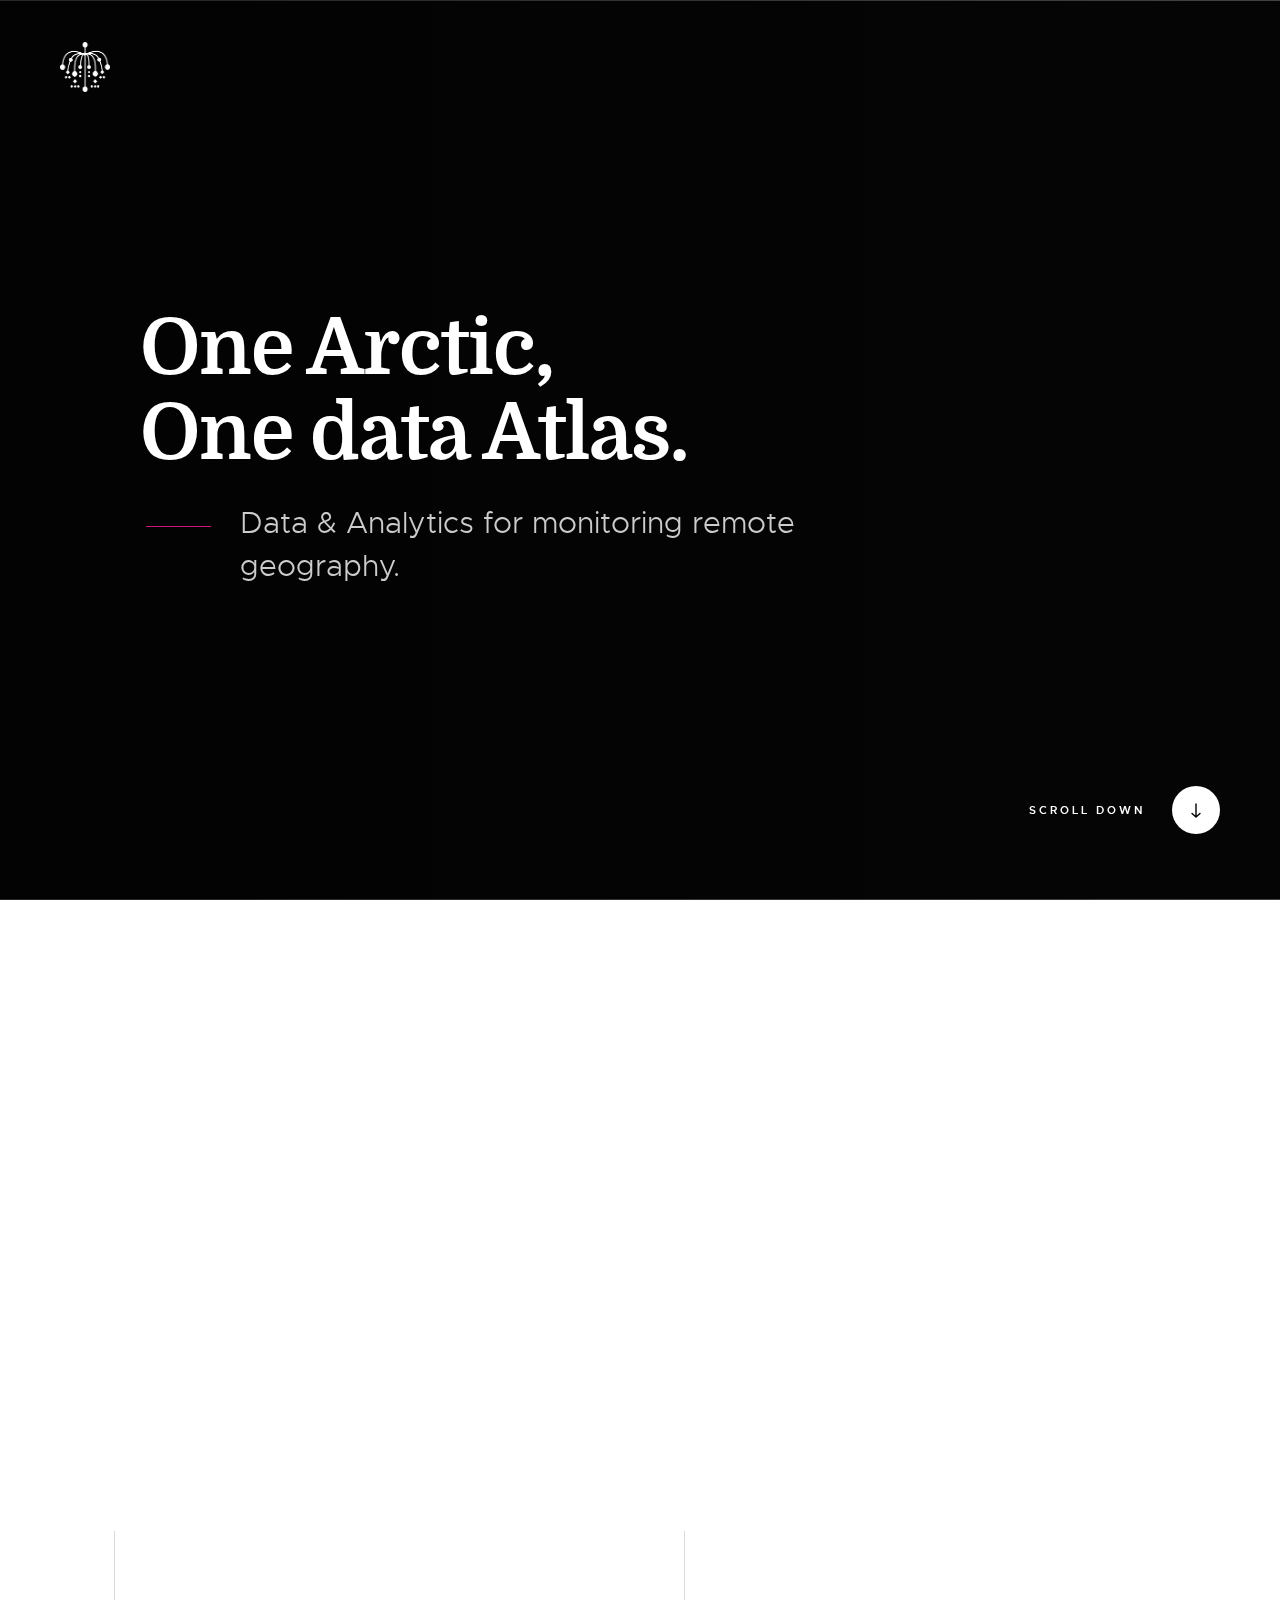
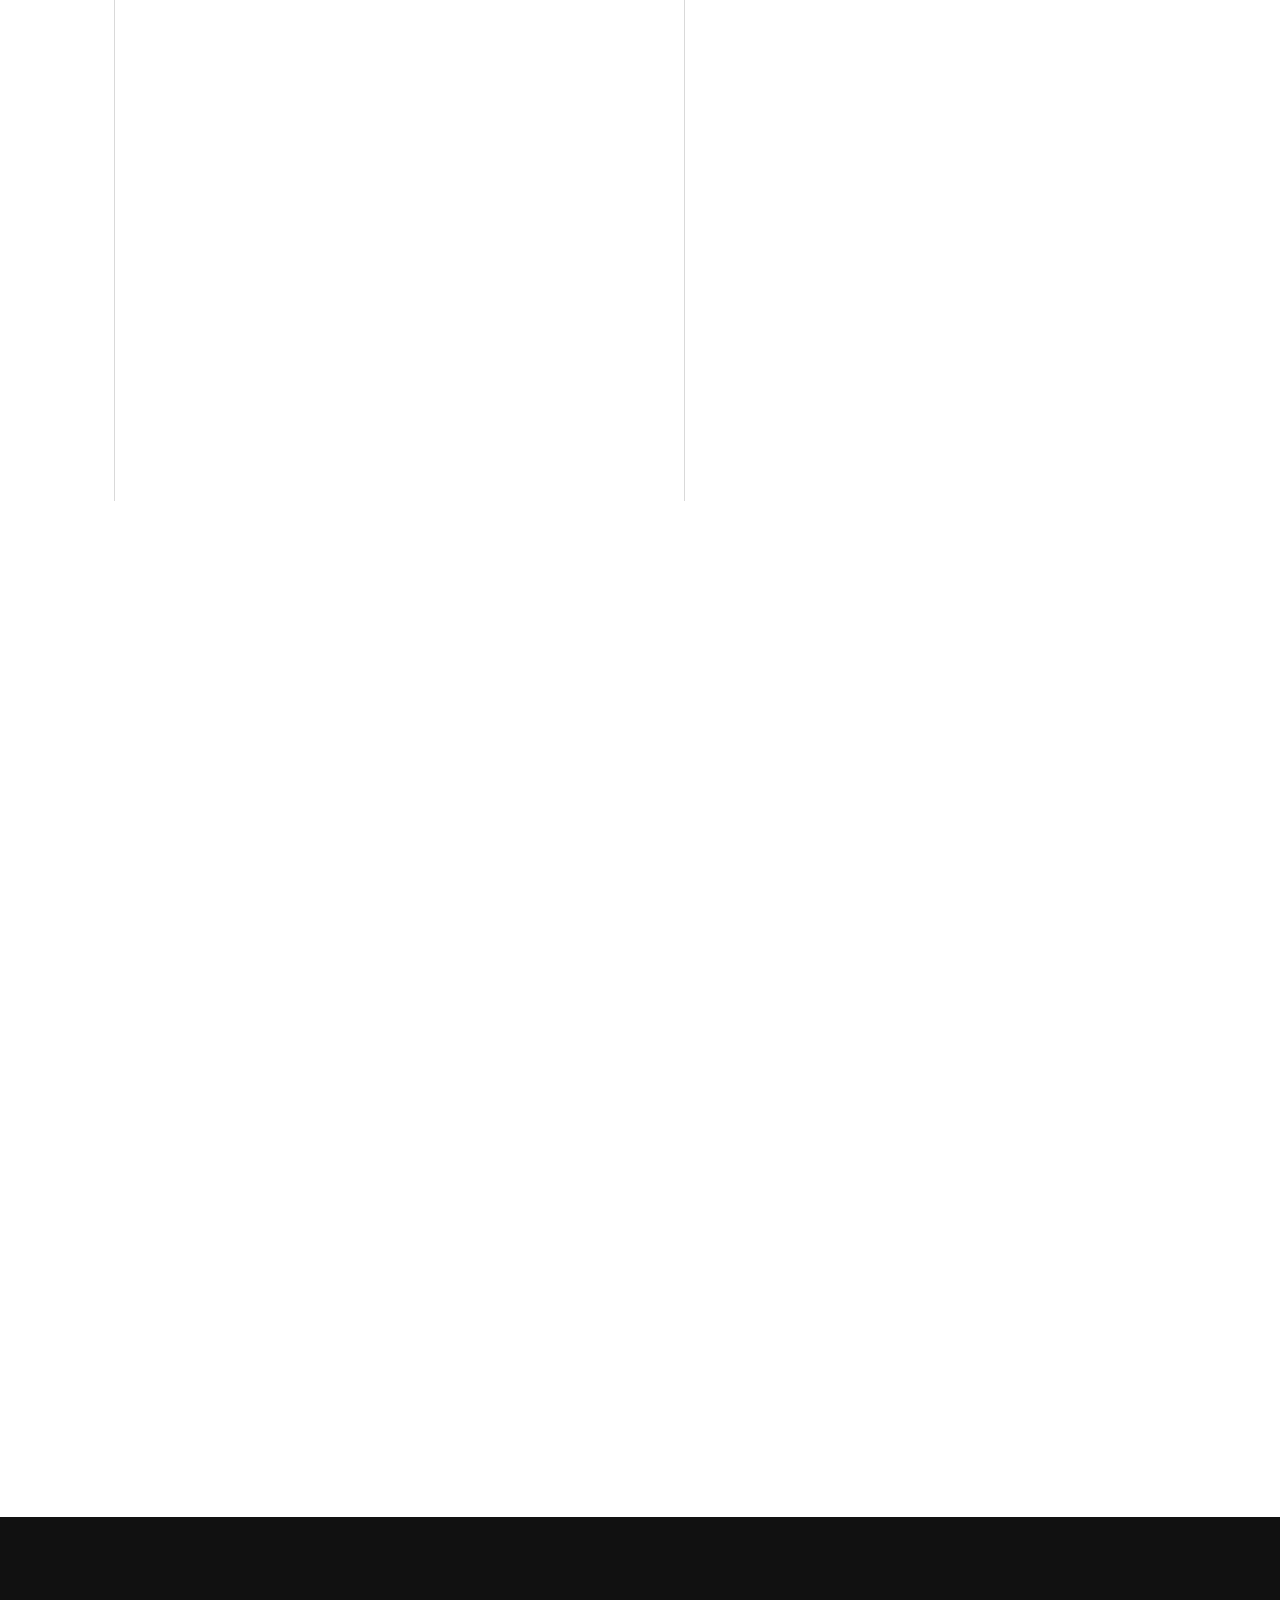
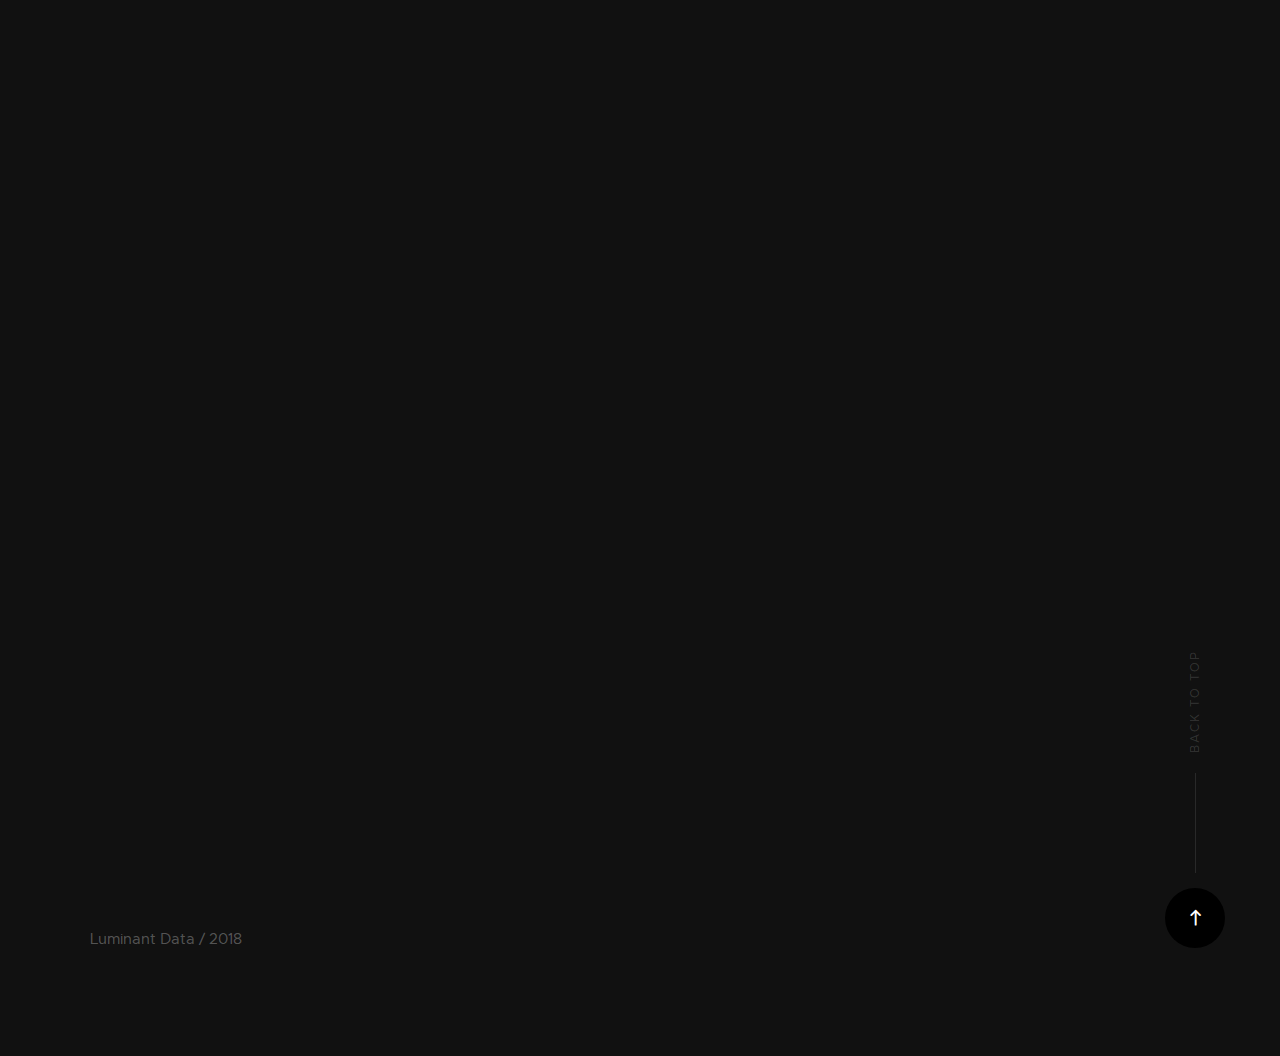
==== commit 30b7e552: "update copy" ====
--- a/index.html
+++ b/index.html
@@ -149,7 +149,7 @@
             <div class="col-full">
                 <p class="lead">
                 <b>Monitor infrastructure, land, and the environment using one single data source.</b> <br>
-                Building geographic analysis should be easy, but every organization must duplicate 
+                Analyzing geography should be easy, but organizations duplicate 
                 the work of acquiring and integrating data, which can easily incur costs of $20k 
                 per dataset in remote settings. 
                 The Atlas is an integrated data source of remote near-ground aerial geographic data. 
@@ -176,9 +176,9 @@
                 <div class="col-block process__col" data-item="2" data-aos="fade-up">
                     <div class="process__text">
                         <h4>Near-Ground Data</h4>
-                        <p>Satellite data is extremely valuable, but falls short meter to centimeter fidelity. 
-                        	Where surveying typically requires helicopters or planes, 
-                        	using unmanned aerial vehicles and sophisticated modern sensors reduces costs by 95%.
+                        <p>Producing data a few hundred feet above ground, UAVs allow for centimeter-level data fidelity
+                        where satellites imagery falls short. While surveying typically requires helicopters or planes, 
+                        using unmanned aerial vehicles and sophisticated modern sensors can reduce costs by 95%.
                         </p>
                     </div>
                 </div>
@@ -210,8 +210,8 @@
         <div class="row" data-aos="fade-up">
             <div class="col-full">
                 <h2>Pilot: Remote Sensing of Ice Thickness</h2>
-		        <p>From the most remote islands of Bering Sea to the Kobuk delta, we bring data together 
-                to solve remote analytics challenges. We piloted combinging a near-ground sensor data with
+		        <p>From the most remote islands of the Bering Sea to the Kobuk delta, we bring data together 
+                to solve remote analytics challenges. We piloted combining a near-ground sensor data with
                 aerial photogrammetry to measure ice thickness. 
                 <br>
                 <i>Collaboration with <a>K2 Dronotics</a href="http://k2dron.es">, April 2018</i></p>
@@ -725,10 +725,10 @@
 
     <!-- preloader
     ================================================== -->
-    <div id="preloader">
+<!--     <div id="preloader">
         <div id="loader">            
         </div>
-    </div>
+    </div> -->
 
 
     <!-- Java Script
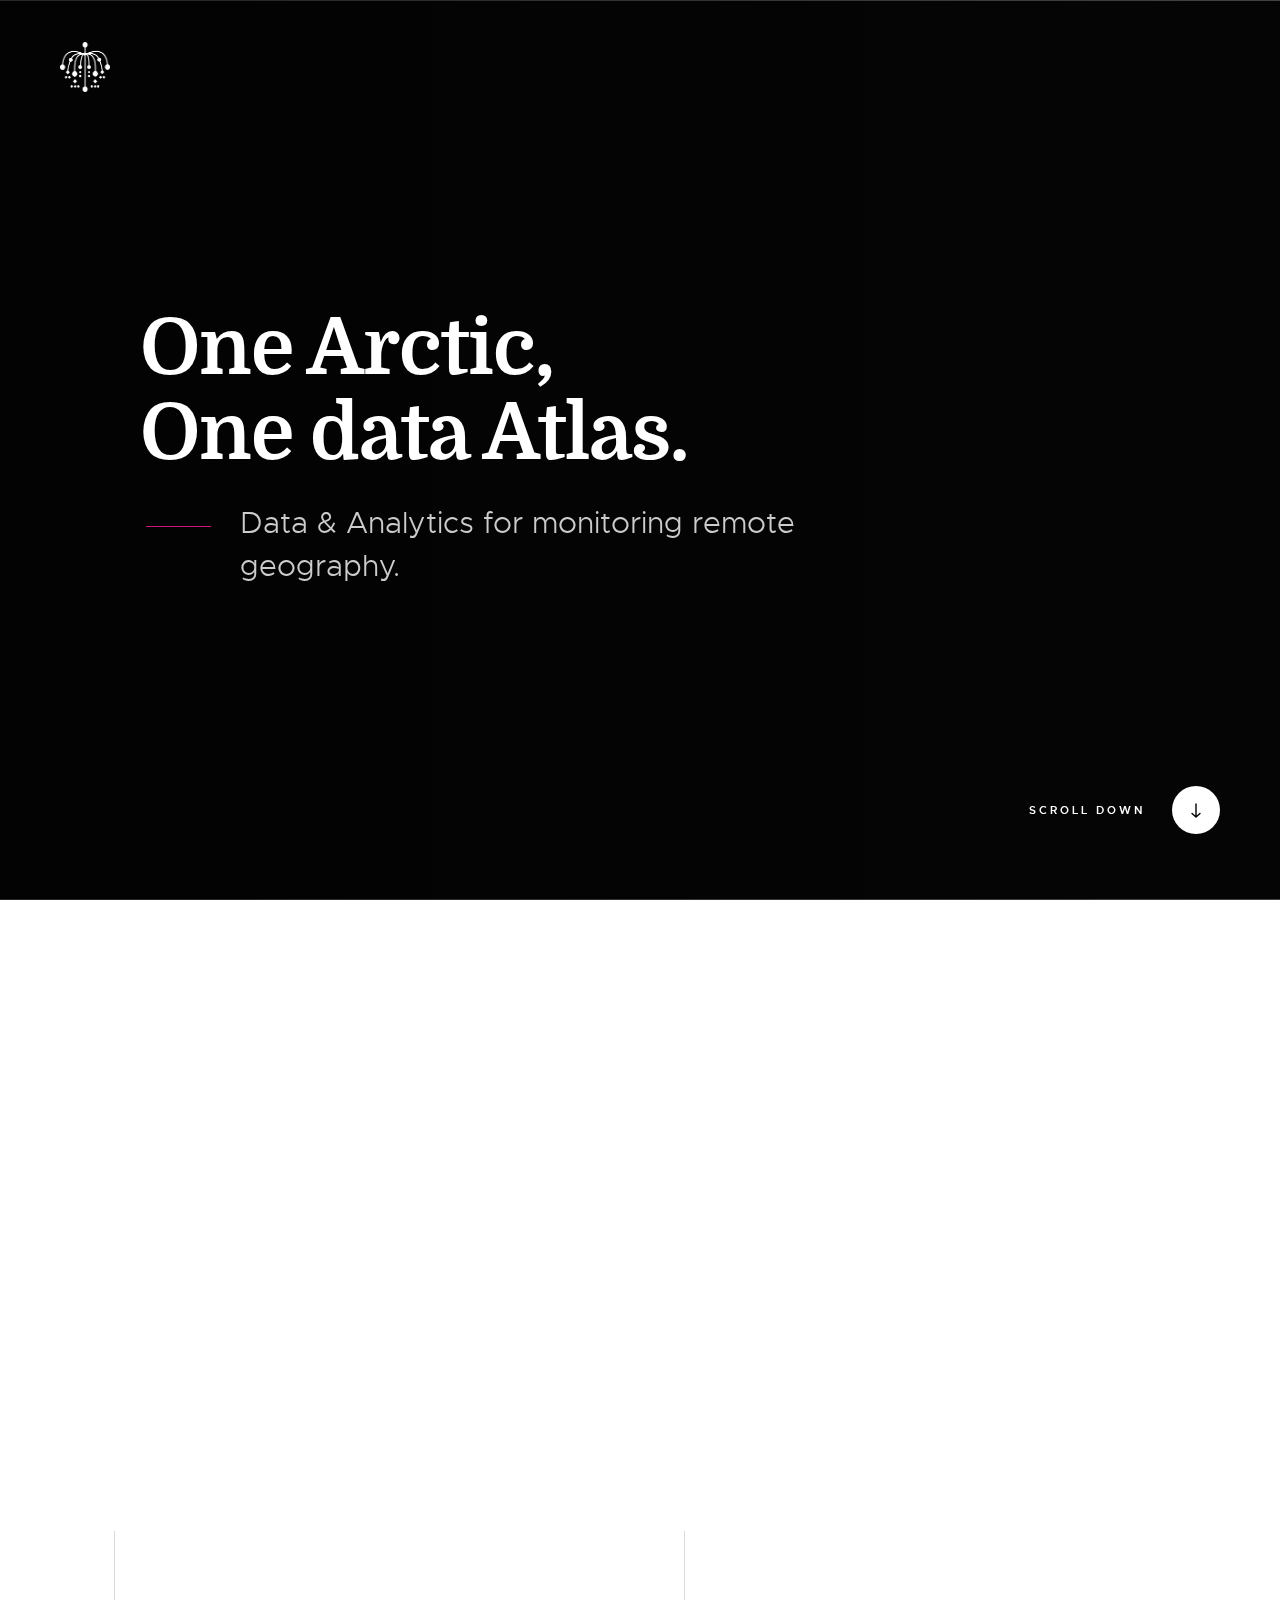
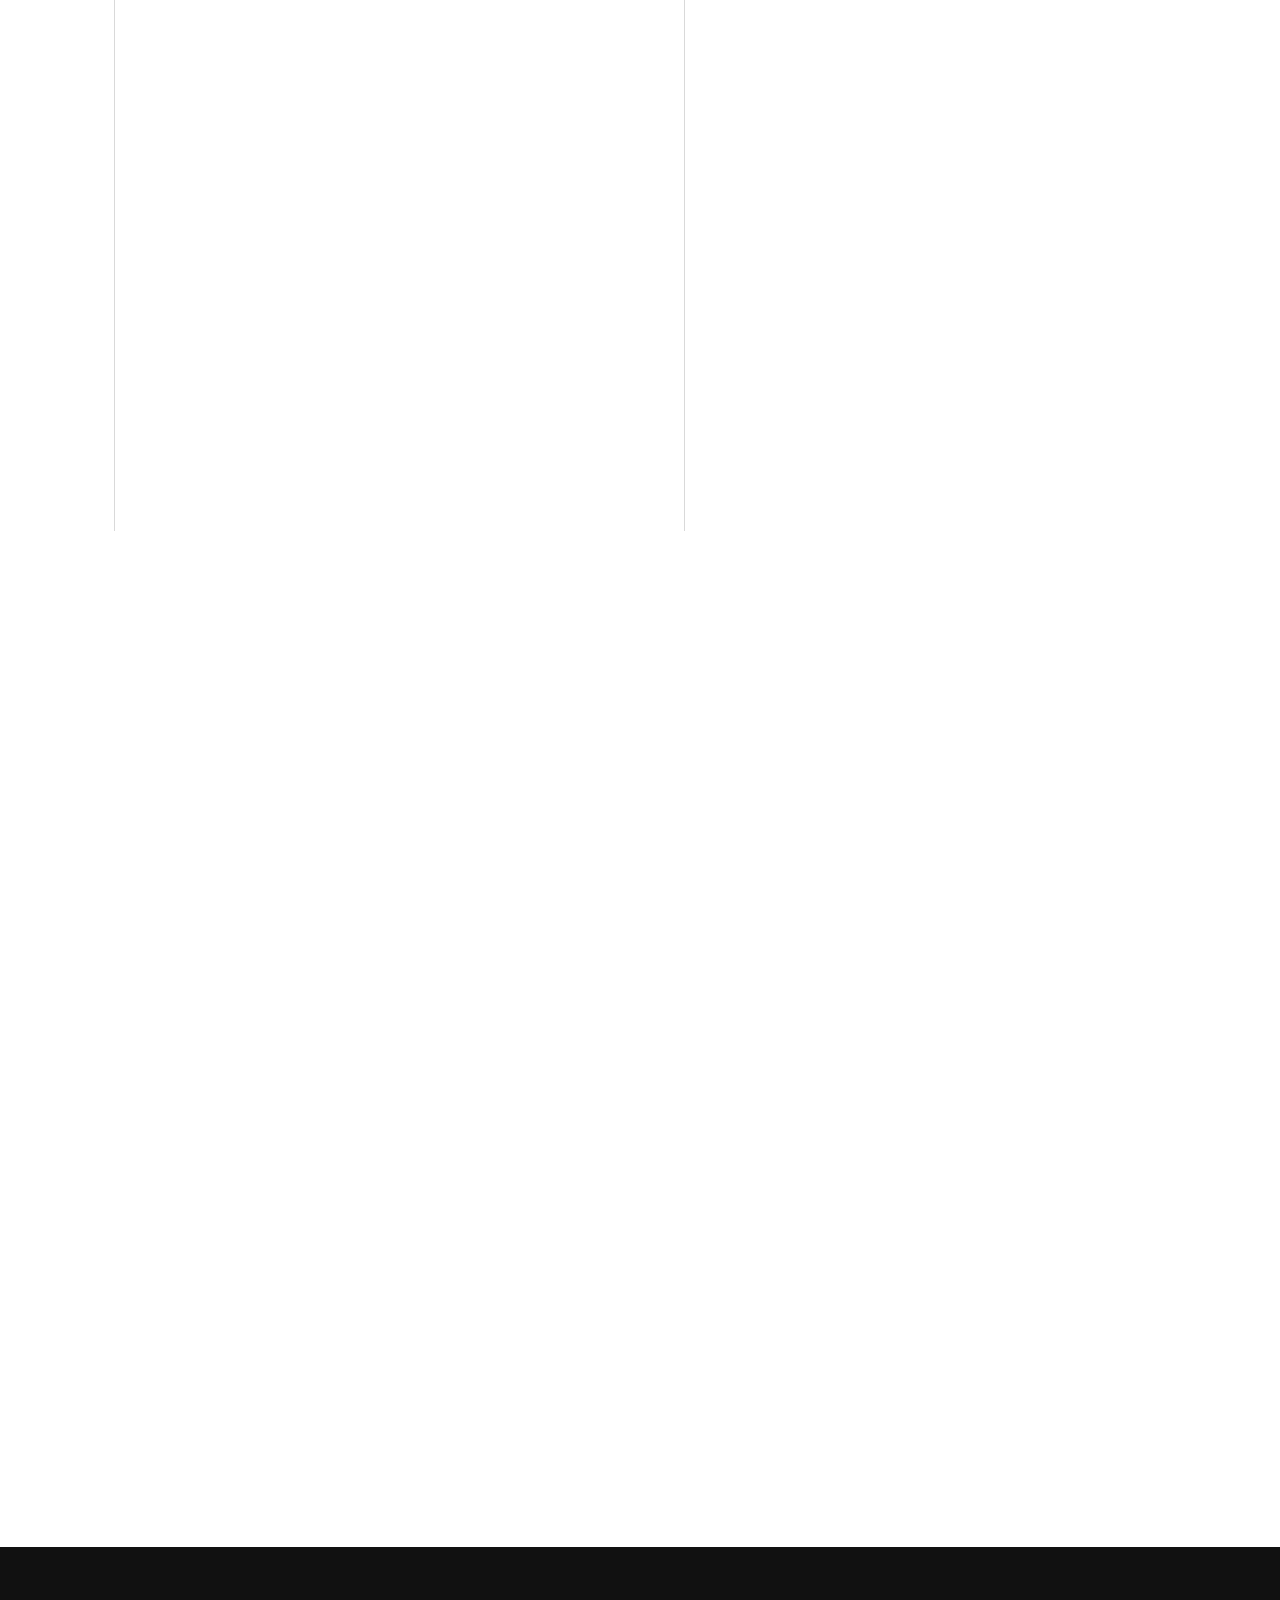
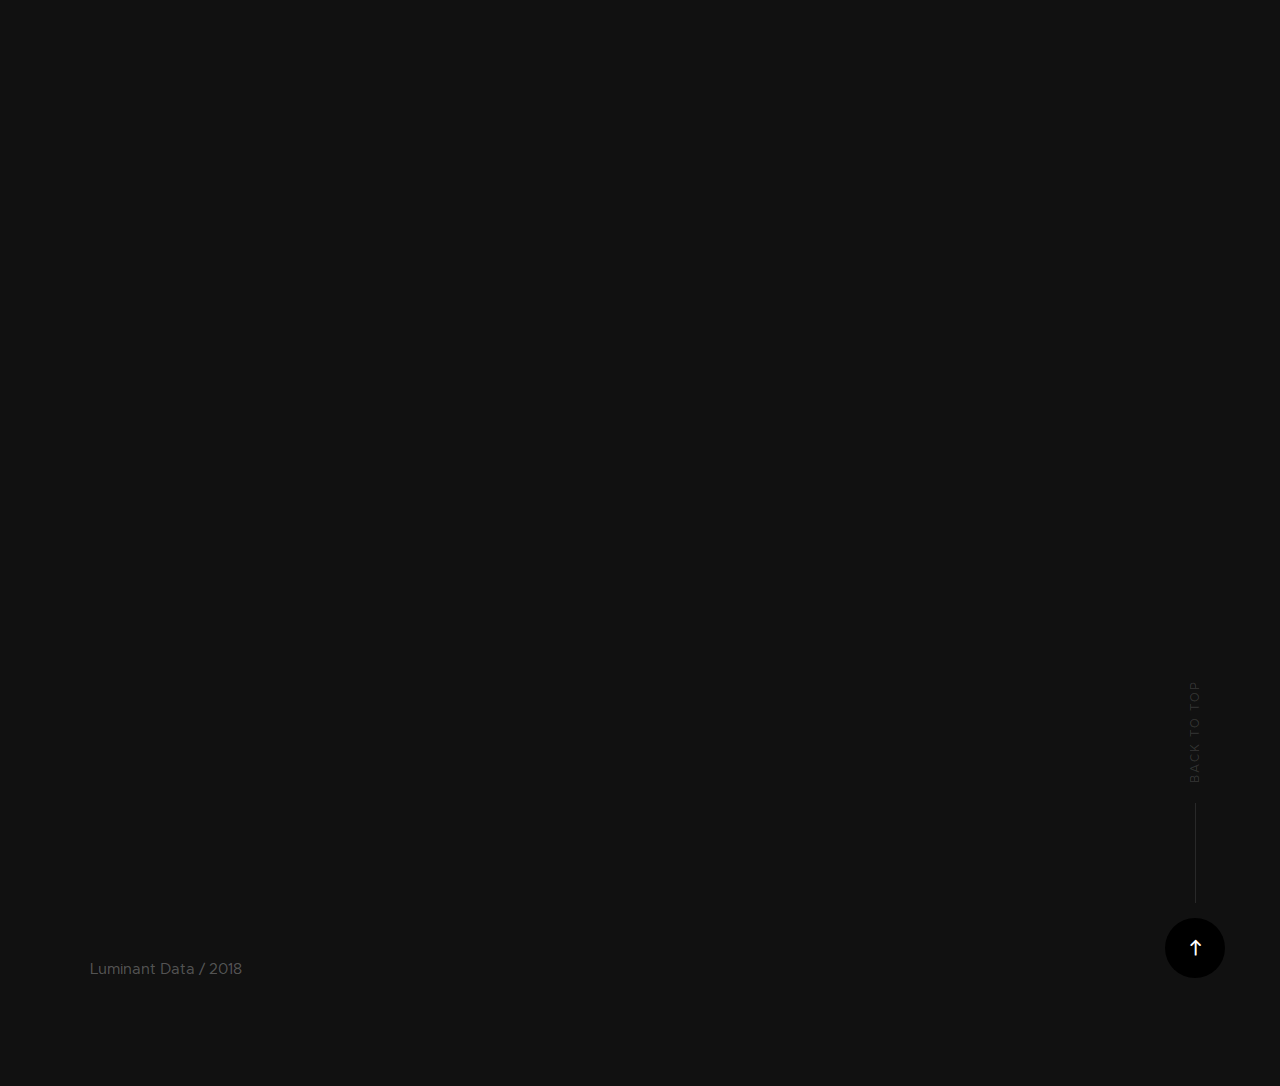
==== commit 11c8858e: "copy update" ====
--- a/index.html
+++ b/index.html
@@ -148,12 +148,11 @@
         <div class="row" data-aos="fade-up">
             <div class="col-full">
                 <p class="lead">
-                <b>Monitor infrastructure, land, and the environment using one single data source.</b> <br>
-                Analyzing geography should be easy, but organizations duplicate 
-                the work of acquiring and integrating data, which can easily incur costs of $20k 
-                per dataset in remote settings. 
-                The Atlas is an integrated data source of remote near-ground aerial geographic data. 
-                We currently service Alaska, our first market.
+                <b>Monitor infrastructure, land, and the environment using one data source.</b> <br>
+                Analyzing geography should be as easy as writing a query.
+                The work of acquiring and integrating geographic data can easily incur costs of $20k,
+                and often duplicates the same efforts by others.
+                The Atlas is a unified data source of clean near-ground aerial geographic data covering remote Alaska.
                 </p>
             </div>
         </div> <!-- end about-desc -->
@@ -169,7 +168,7 @@
                     <div class="process__text">
                         <h4>One Data Source.</h4>
                         <p>All flights and missions integrate into one data source called <b>the Atlas</b>.
-                        	With every flight, the platform becomes more accurate and comprehensive for all customers.
+                        	With every flight, the Atlas becomes more accurate and comprehensive for all customers.
                         </p>
                     </div>
                 </div>
@@ -186,9 +185,10 @@
                     <div class="process__text">
                         <h4>Integration as a Product</h4>
                         <p>
-                        We specialize in multi-source data integration. Our software engineering, machine learning, analytics, and
-                        product teams have experience from Silicon Valley to the oil fields of Prudhoe Bay. 
-                        The data platform additionally integrates data sources from openly available monitoring programs.
+                        Drawing from expertise in software engineering, machine learning, analytics, and
+                        product, we specialize in challenging data integration and processing. 
+                        From Silicon Valley to the oil fields of Prudhoe Bay, our team brings together a specialized and unique expertise.
+                        The Atlas integrates data sources from both near-ground aerial data and openly available data.
                         </p>
                     </div>
                 </div>
@@ -197,7 +197,7 @@
                         <h4>Remote Surveying: Alaska</h4>
                         <p>
                         	We and our partners support fully-licensed flight planning and execution for the most 
-                        	remote and difficult surveying operations. From photogrammetry to multispectral, we reach 
+                        	remote and difficult surveying operations. From photogrammetry to multispectral, we deploy sensing to reach 
                         	the most remote environments in the Arctic with the latest technology with our network of pilots. 
                         	Our network currently operates in Alaska.
                         </p>
